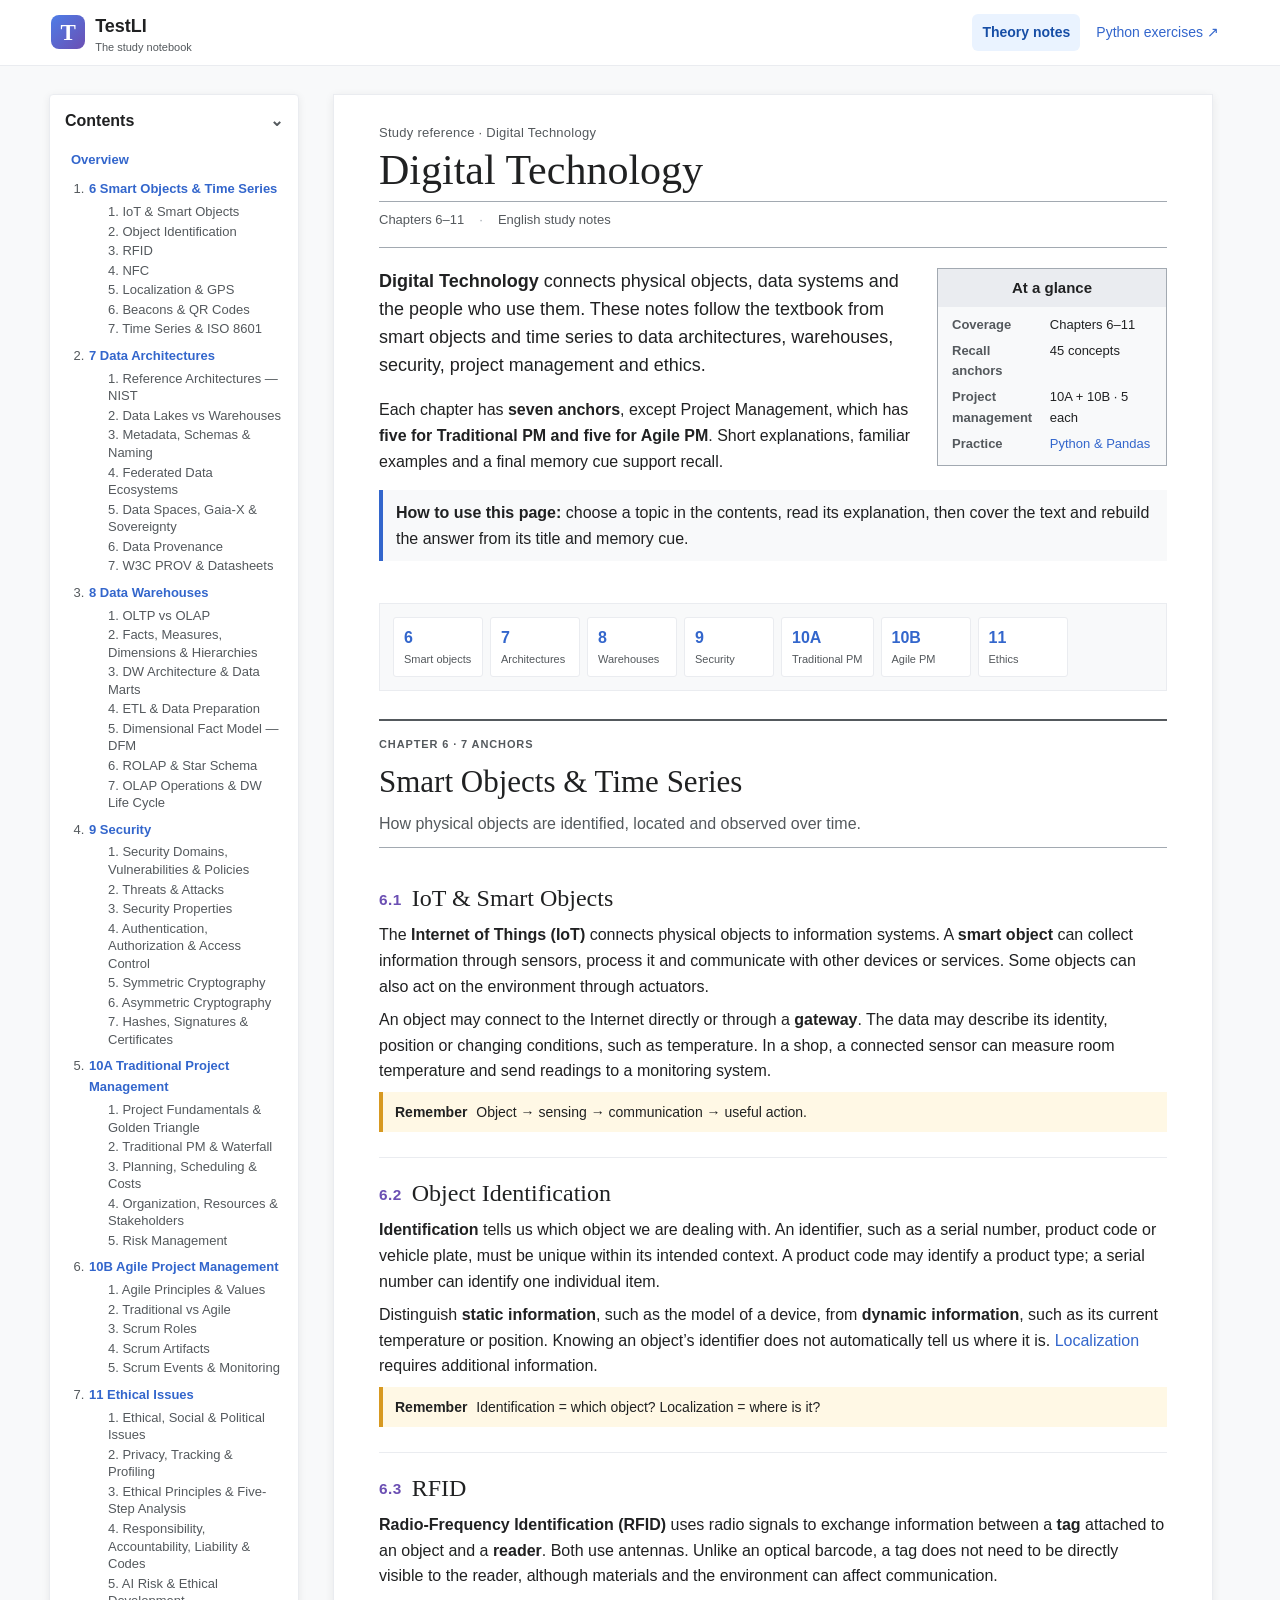
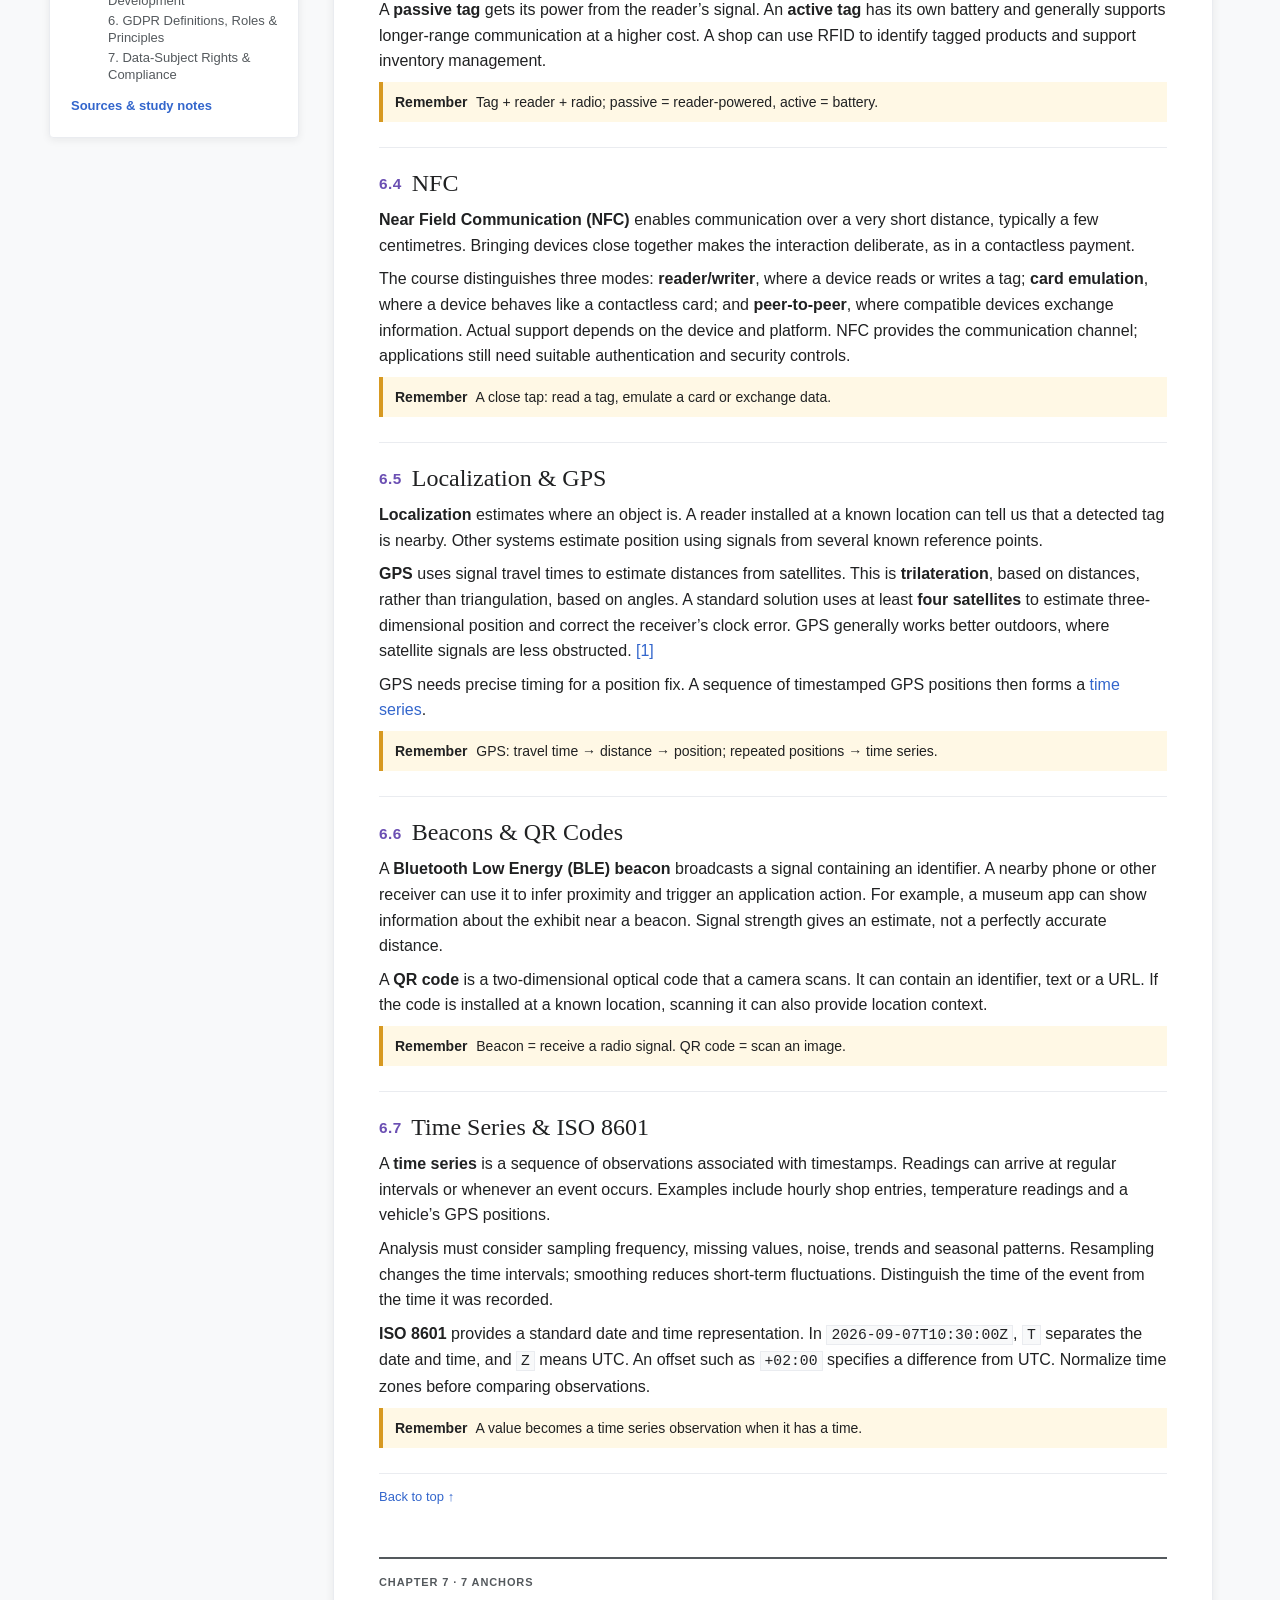
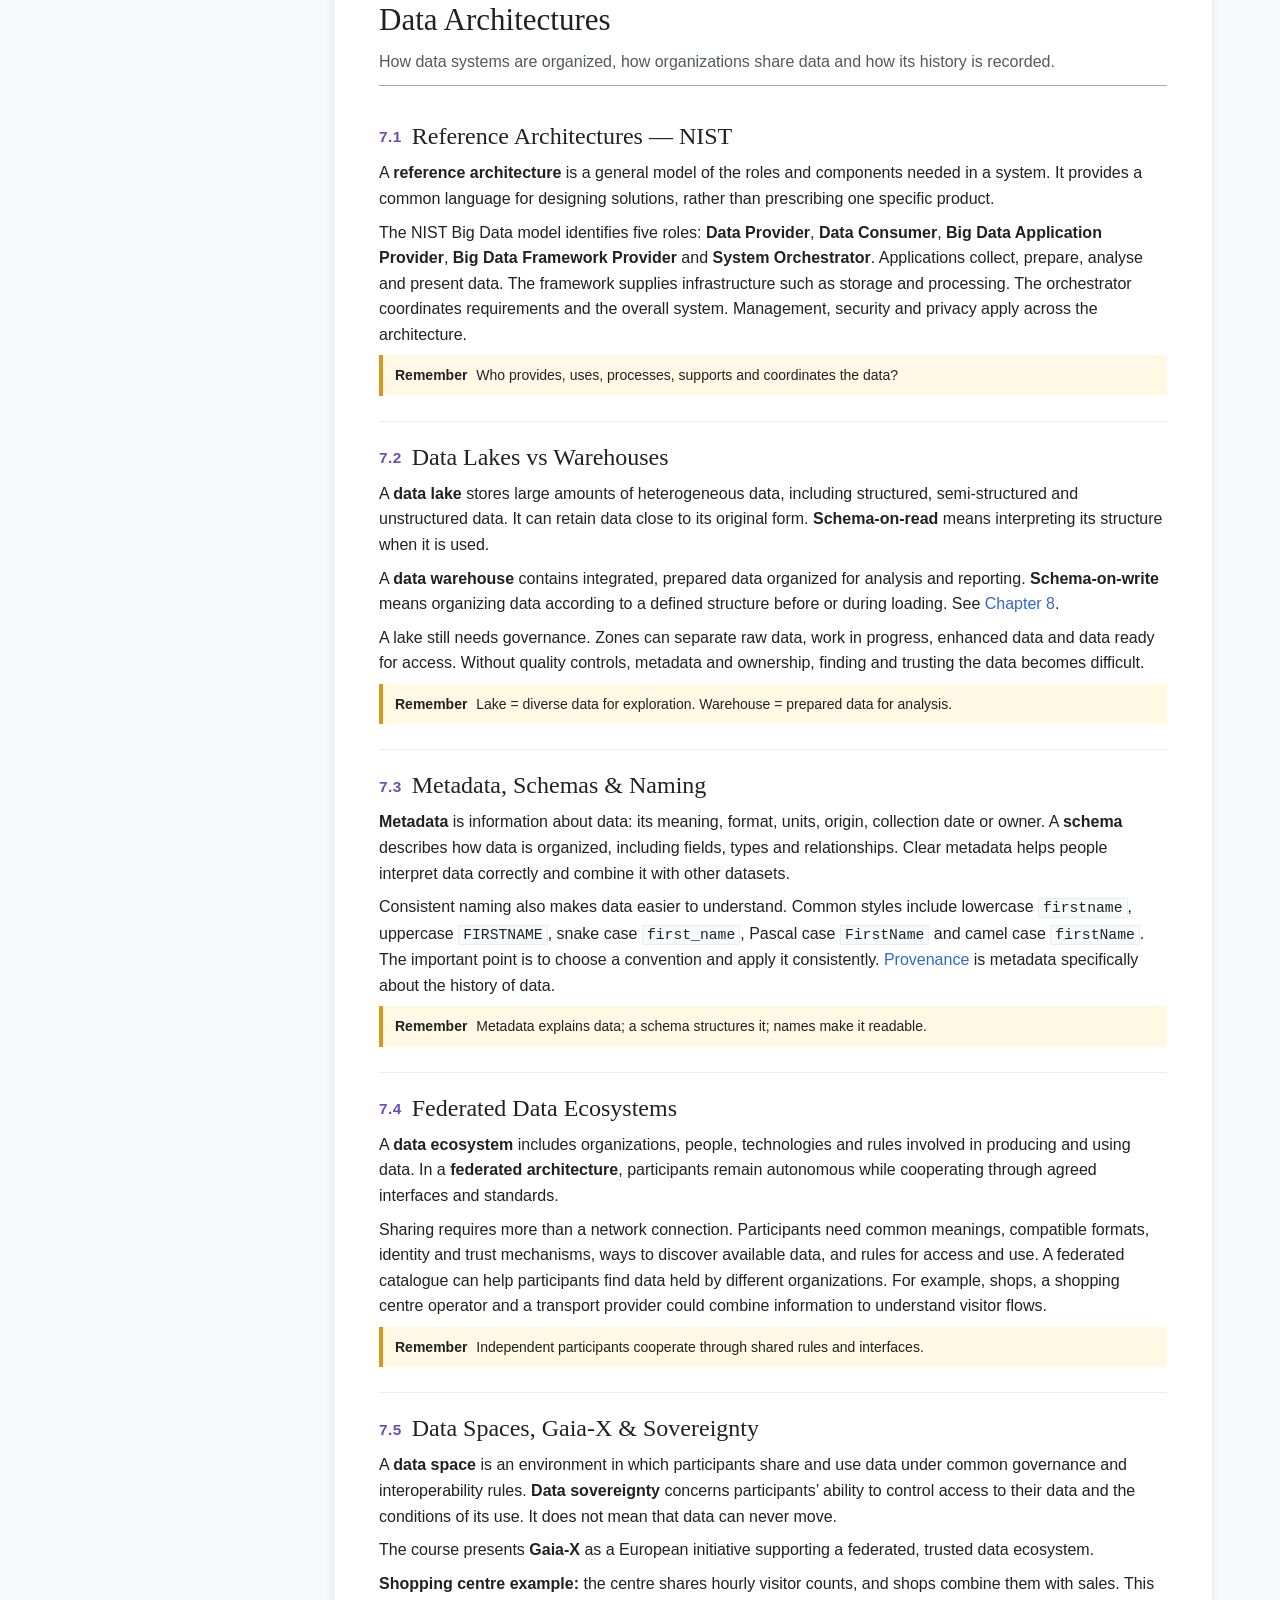
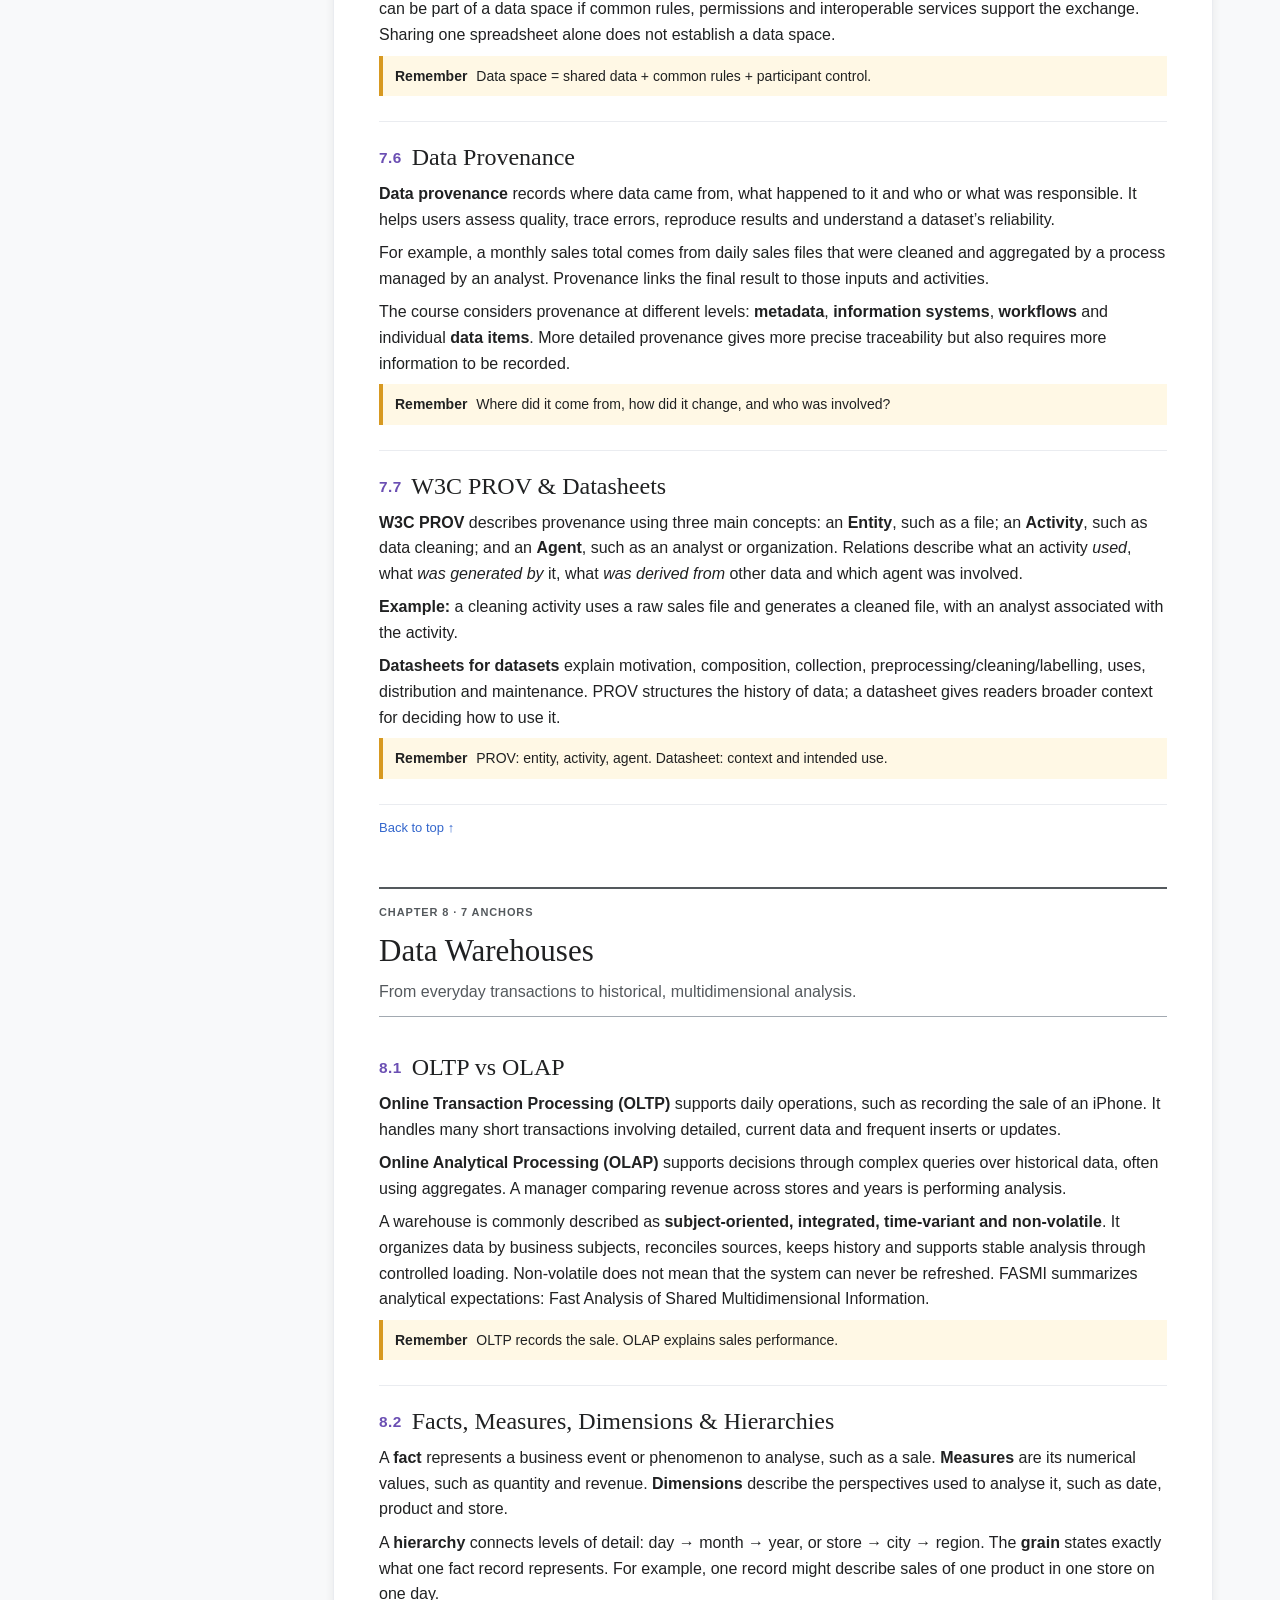
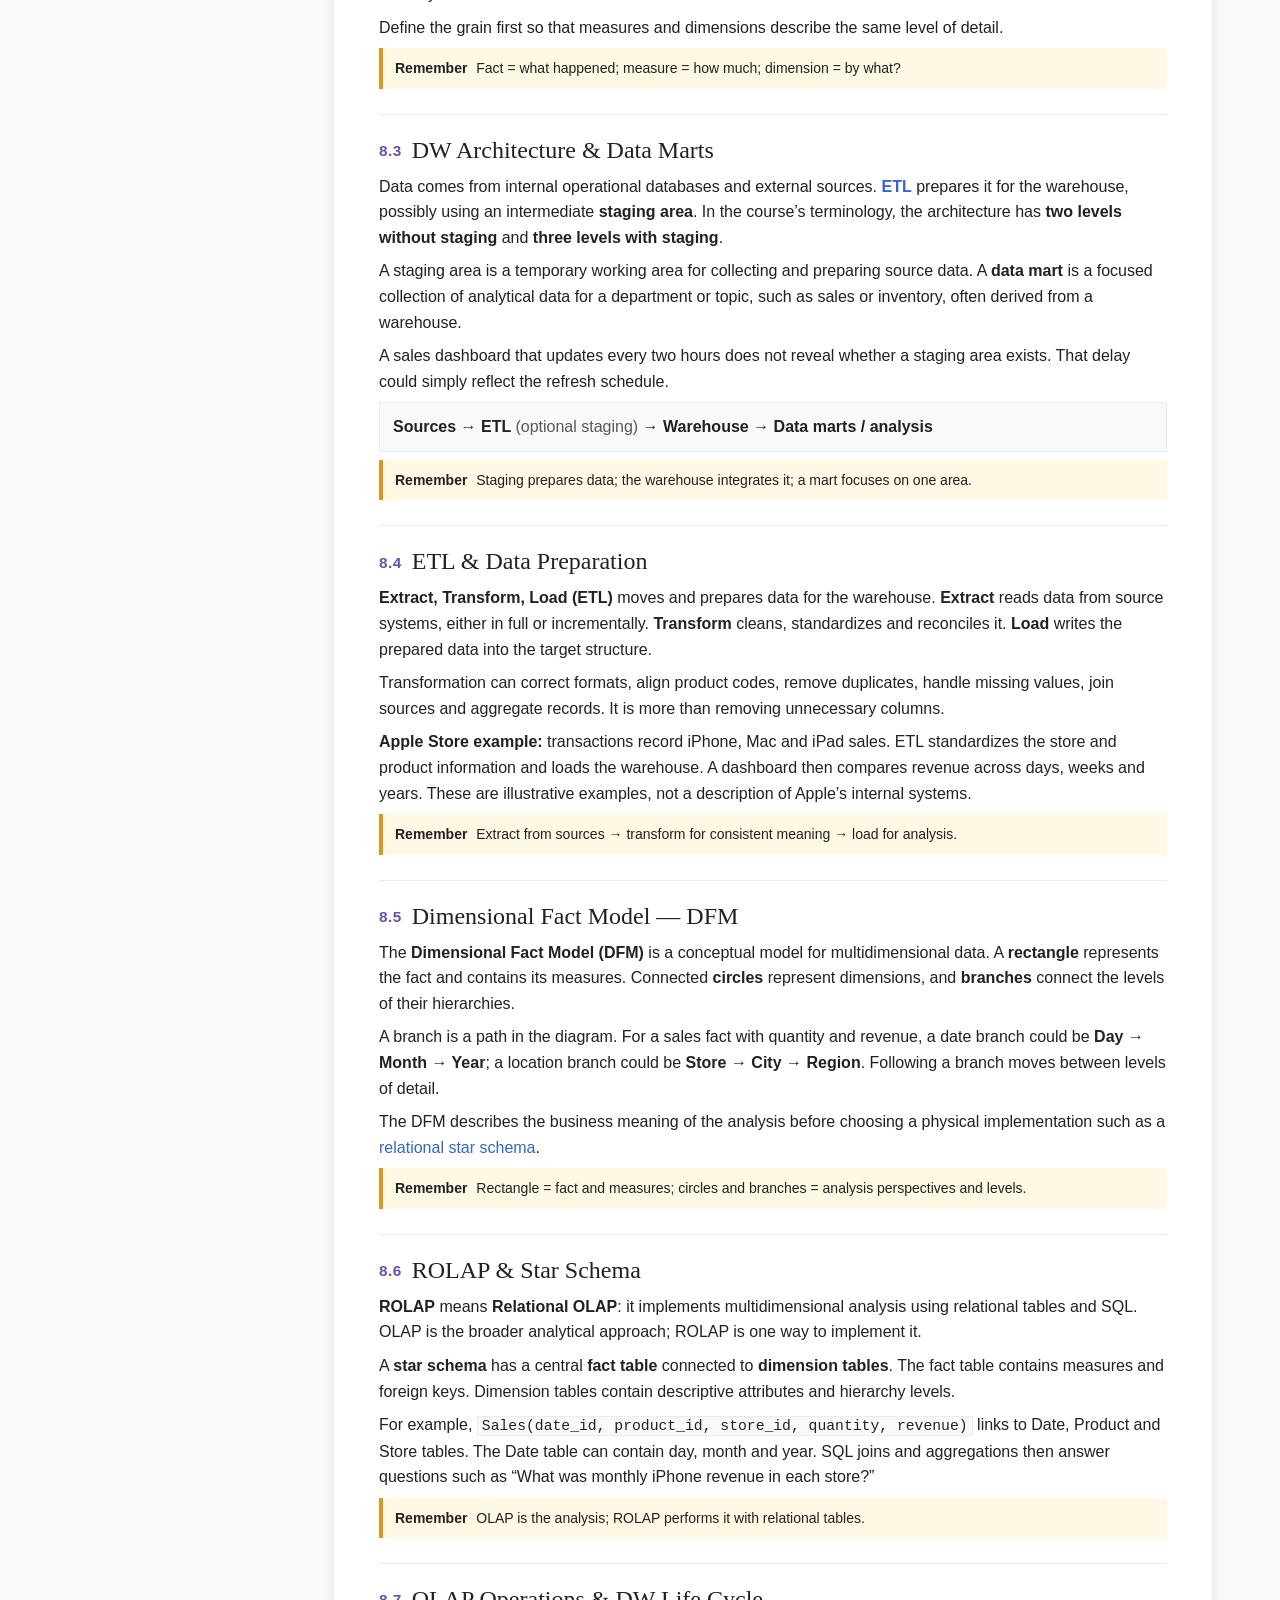
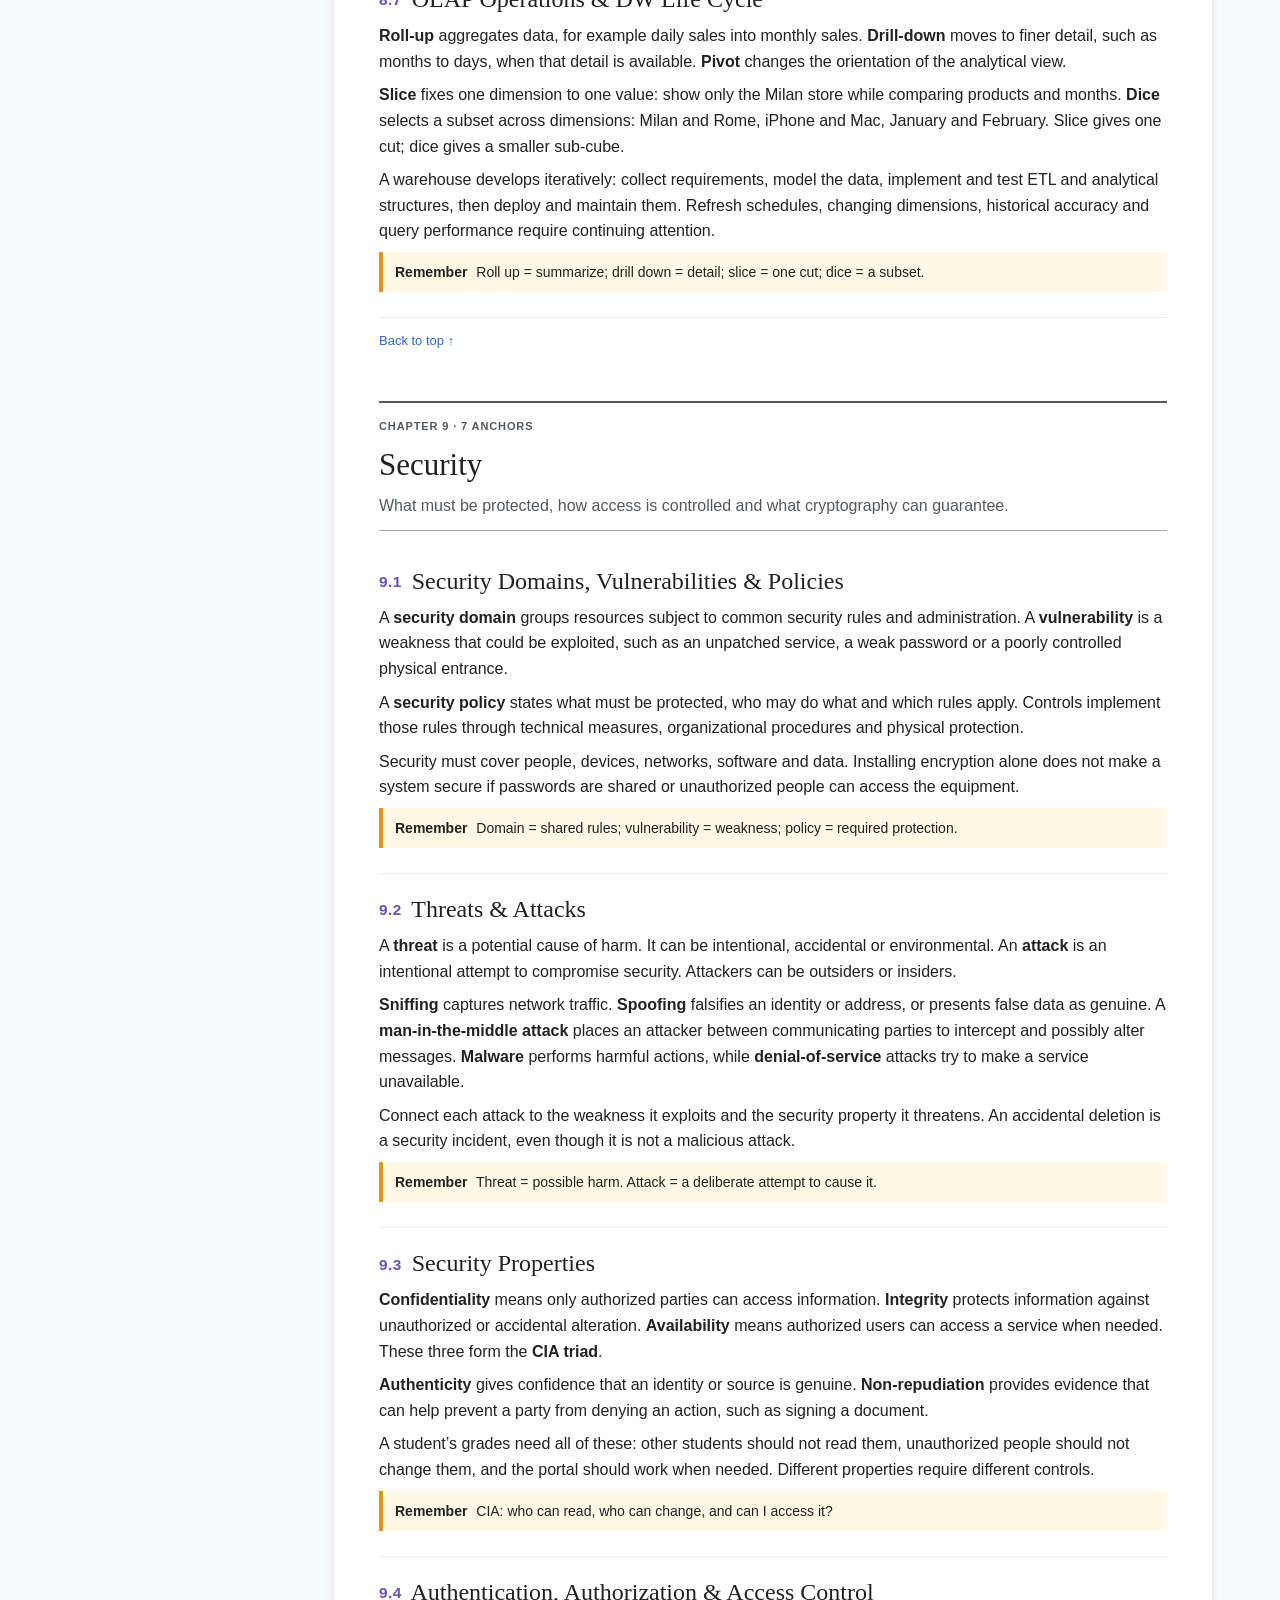
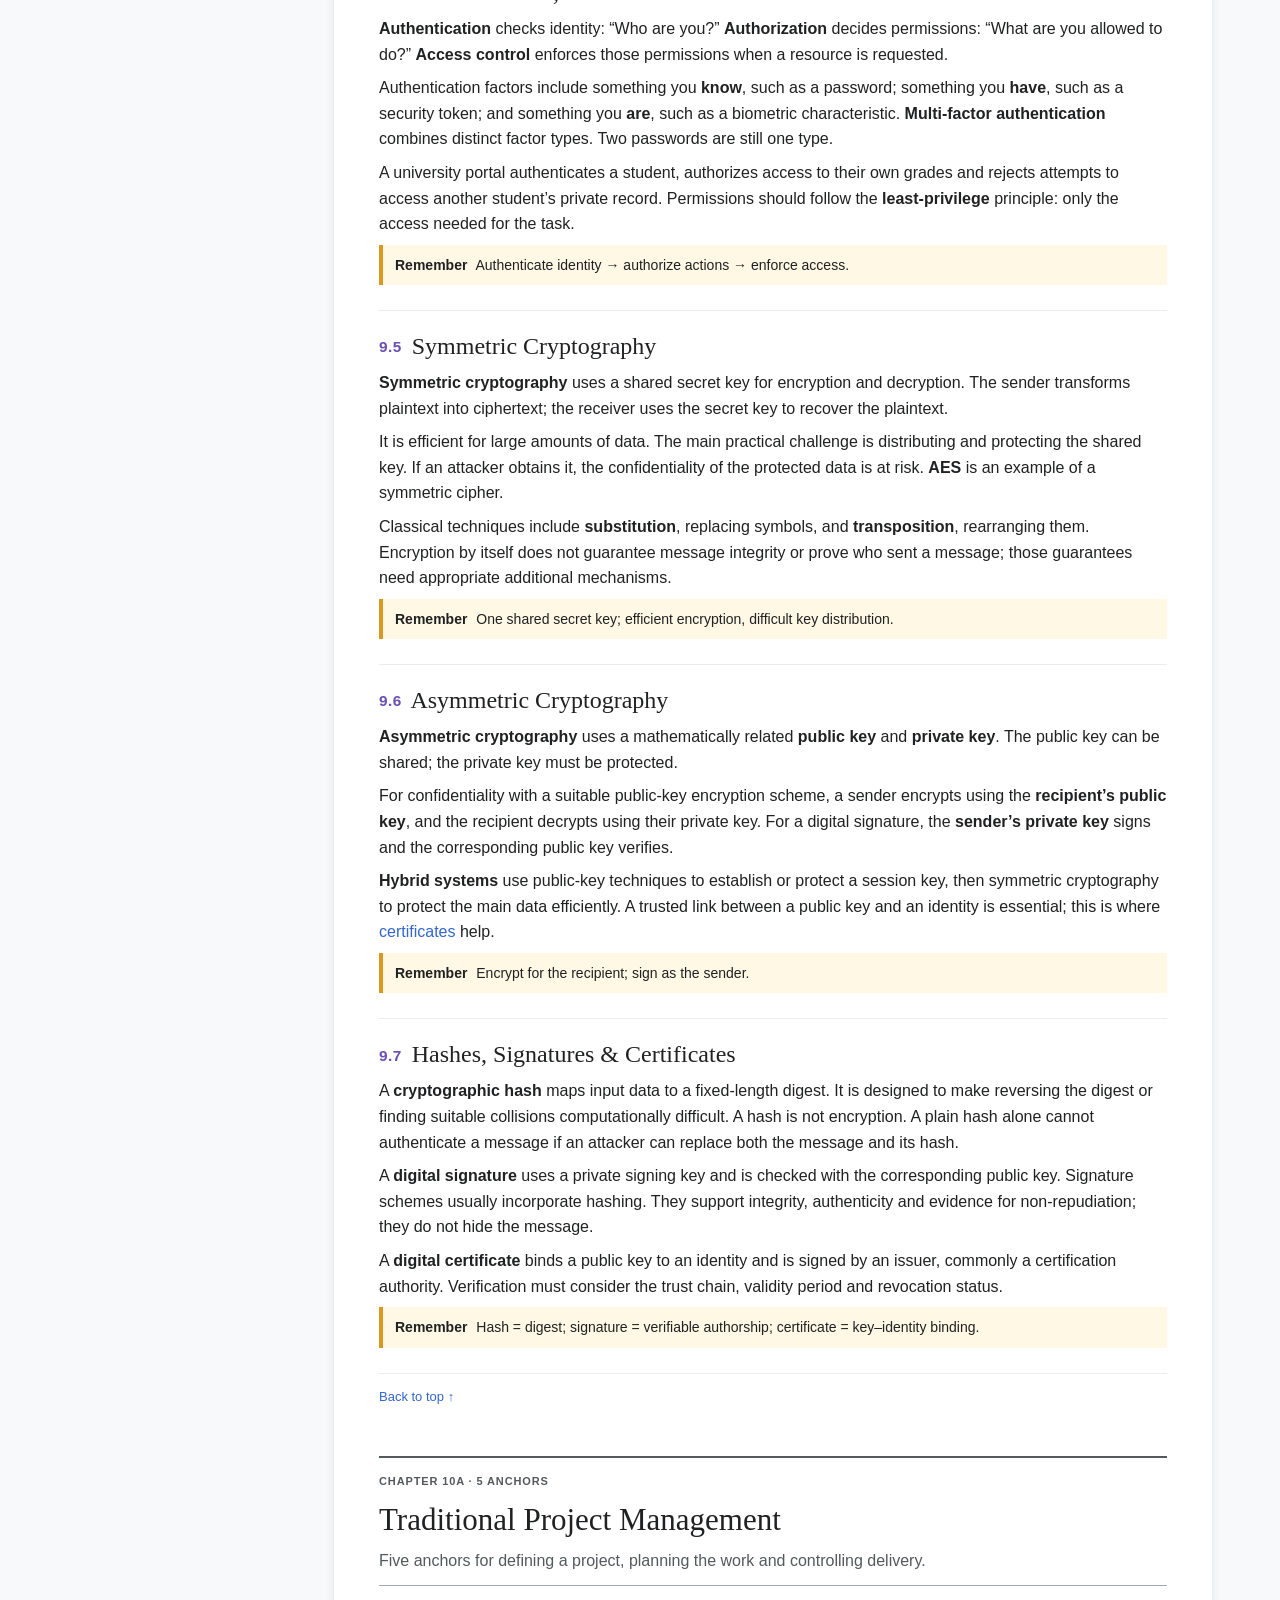
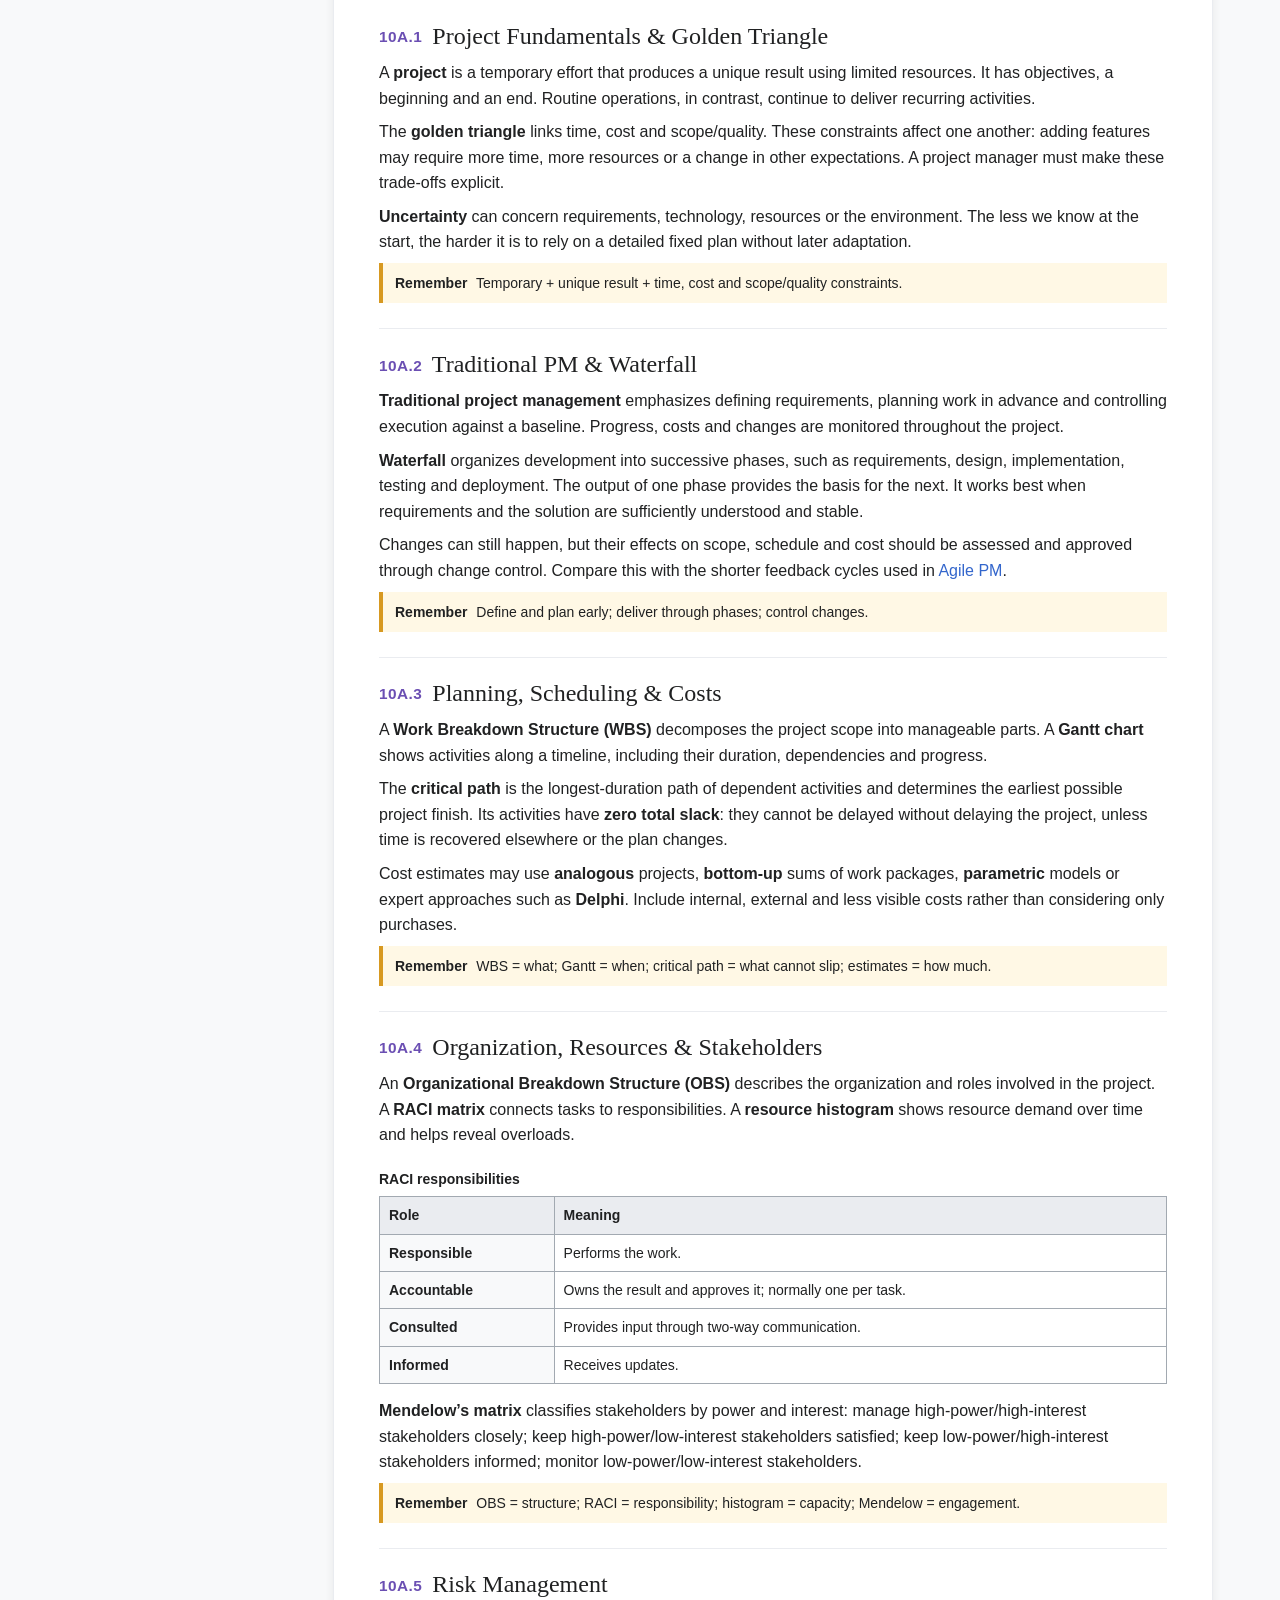
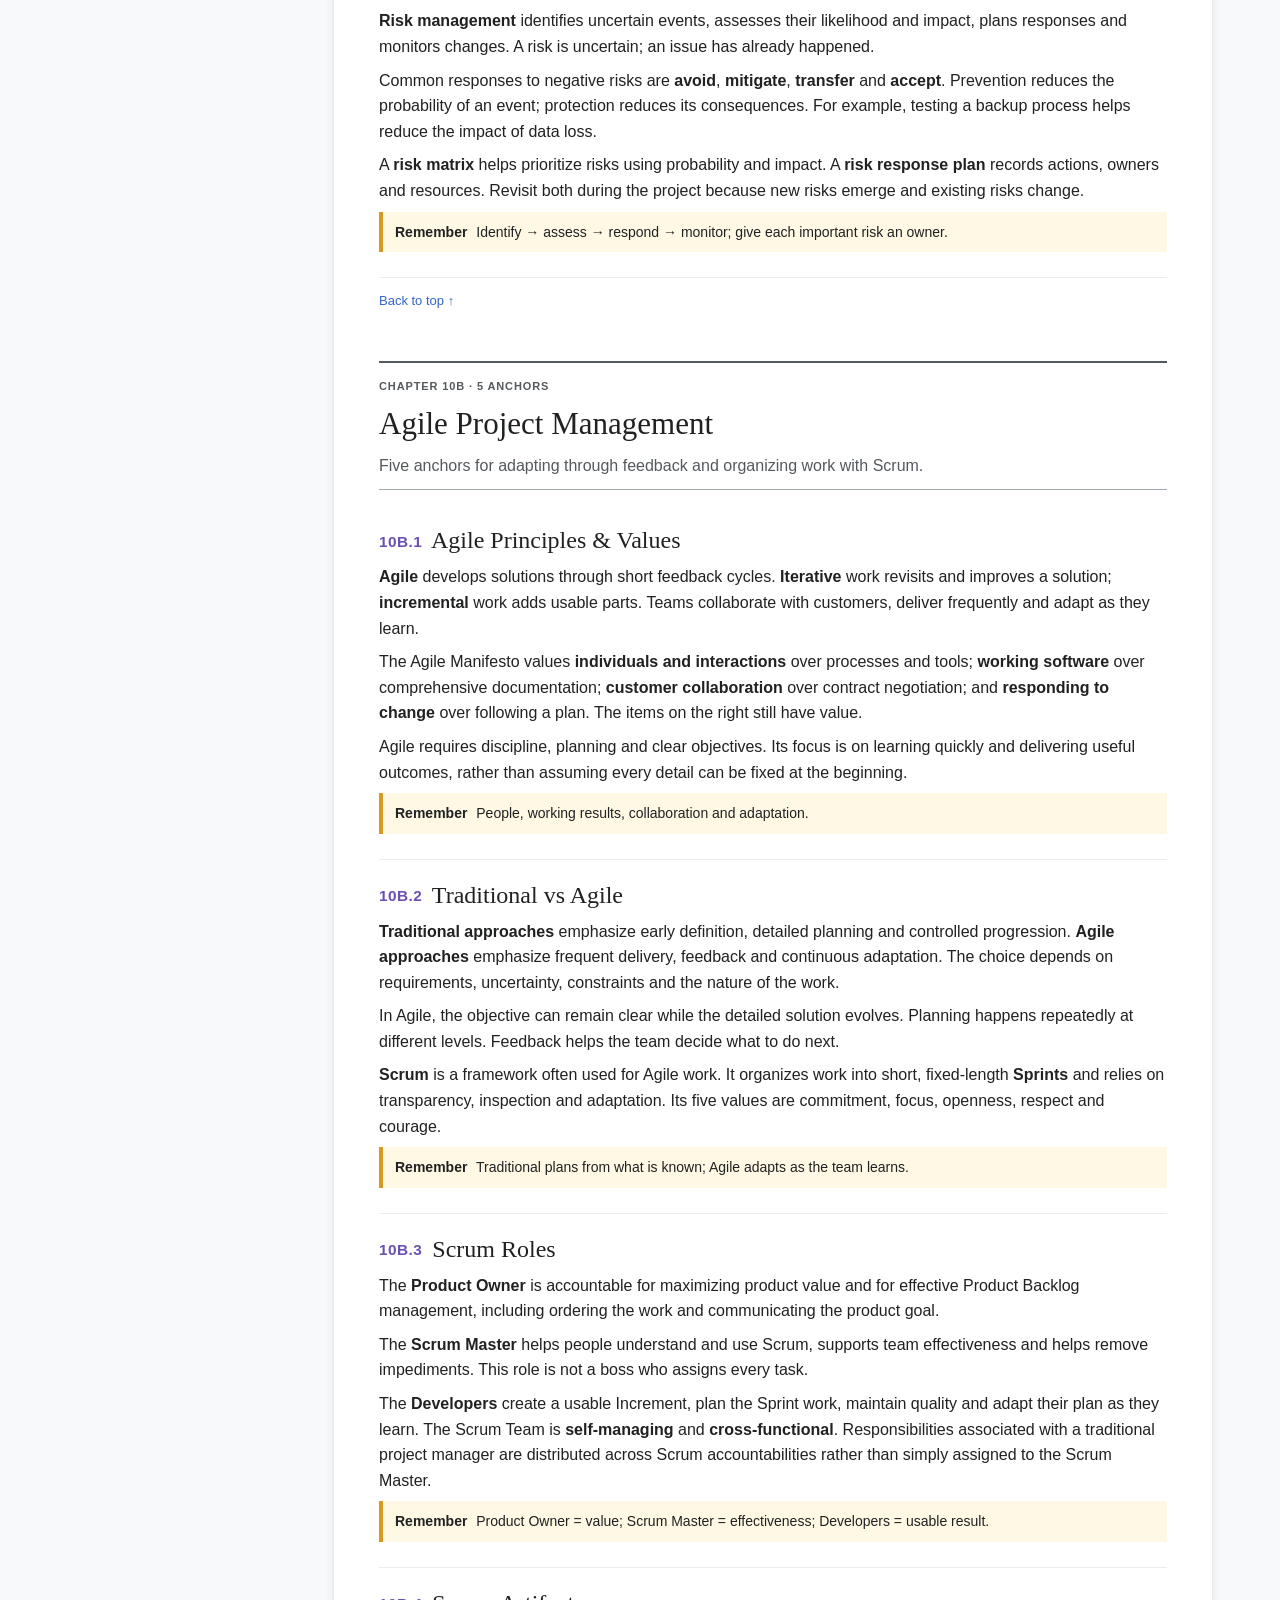
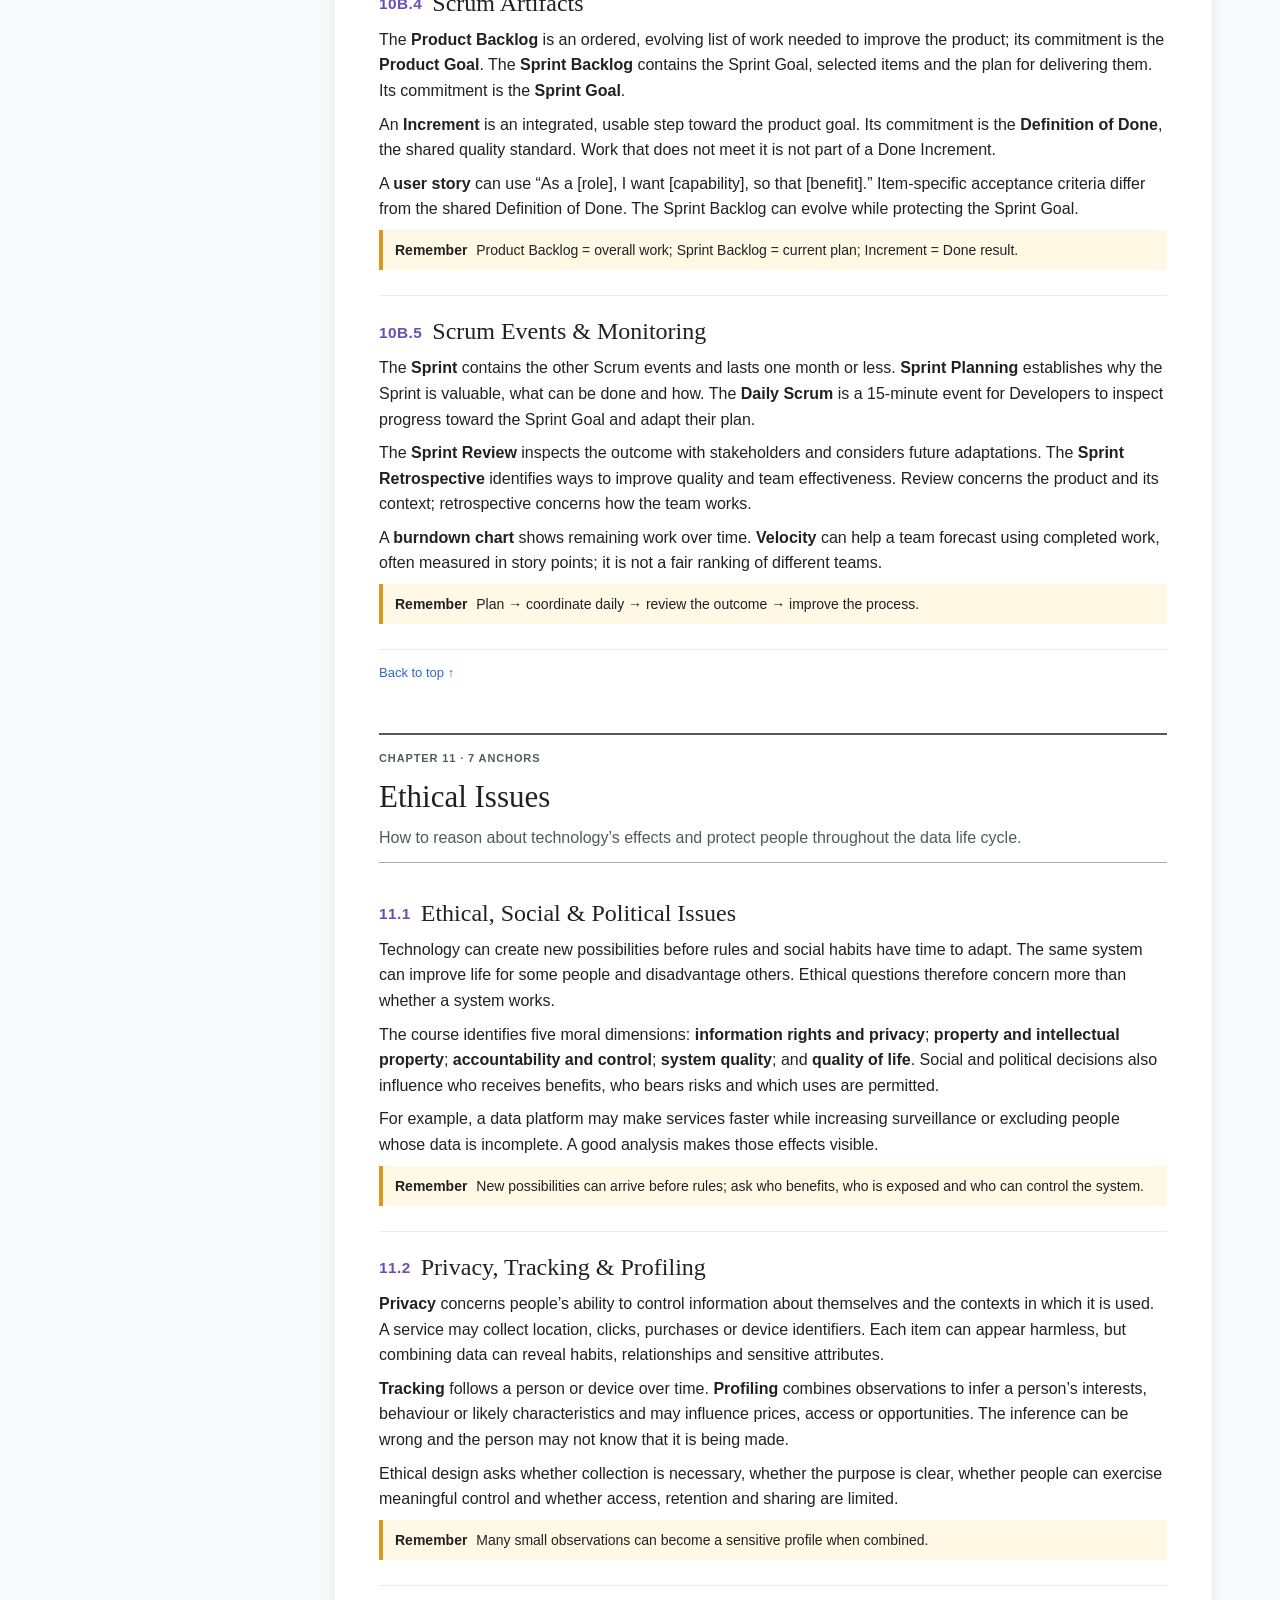
==== notes.html @ 79cbc92d "Add Digital Technology study notes wiki" ====
<!DOCTYPE html>
<html lang="en">
<head>
  <meta charset="UTF-8">
  <meta name="viewport" content="width=device-width, initial-scale=1, viewport-fit=cover">
  <meta name="theme-color" content="#ffffff">
  <meta name="description" content="Digital Technology study notes: chapters 6–11 in 45 recall anchors. Smart objects, data architectures, warehouses, security, project management and ethics.">
  <title>Digital Technology — Study notes | TestLI</title>
  <link rel="icon" href="icon.svg" type="image/svg+xml">
  <link rel="manifest" href="manifest.json">
  <link rel="stylesheet" href="notes.css">
  <script src="notes.js" defer></script>
</head>
<body id="top">
  <a class="skip-link" href="#article">Skip to article</a>
  <header class="site-header">
    <a class="wordmark" href="index.html" aria-label="TestLI home"><span class="monogram" aria-hidden="true">T</span><span>TestLI<small>The study notebook</small></span></a>
    <nav aria-label="Study areas"><a class="current" href="notes.html" aria-current="page">Theory notes</a><a href="index.html">Python exercises <span aria-hidden="true">↗</span></a></nav>
  </header>
  <div class="wiki-layout">
    <aside class="contents-sidebar" aria-label="Article contents">
      <details id="contents" open>
        <summary>Contents <span aria-hidden="true">⌄</span></summary>
        <nav aria-label="Chapters and topics"><a class="toc-start" href="#article">Overview</a><ol class="toc-list"><li><a href="#chapter-6"><span>6</span> Smart Objects &amp; Time Series</a><ol>
<li><a href="#iot">1. IoT &amp; Smart Objects</a></li>
<li><a href="#identification">2. Object Identification</a></li>
<li><a href="#rfid">3. RFID</a></li>
<li><a href="#nfc">4. NFC</a></li>
<li><a href="#localization">5. Localization &amp; GPS</a></li>
<li><a href="#beacons-qr">6. Beacons &amp; QR Codes</a></li>
<li><a href="#time-series">7. Time Series &amp; ISO 8601</a></li>
</ol></li>
<li><a href="#chapter-7"><span>7</span> Data Architectures</a><ol>
<li><a href="#reference-architectures">1. Reference Architectures — NIST</a></li>
<li><a href="#lakes-warehouses">2. Data Lakes vs Warehouses</a></li>
<li><a href="#metadata">3. Metadata, Schemas &amp; Naming</a></li>
<li><a href="#federated-ecosystems">4. Federated Data Ecosystems</a></li>
<li><a href="#data-spaces">5. Data Spaces, Gaia-X &amp; Sovereignty</a></li>
<li><a href="#provenance">6. Data Provenance</a></li>
<li><a href="#prov-datasheets">7. W3C PROV &amp; Datasheets</a></li>
</ol></li>
<li><a href="#chapter-8"><span>8</span> Data Warehouses</a><ol>
<li><a href="#oltp-olap">1. OLTP vs OLAP</a></li>
<li><a href="#facts-dimensions">2. Facts, Measures, Dimensions &amp; Hierarchies</a></li>
<li><a href="#warehouse-architecture">3. DW Architecture &amp; Data Marts</a></li>
<li><a href="#etl">4. ETL &amp; Data Preparation</a></li>
<li><a href="#dfm">5. Dimensional Fact Model — DFM</a></li>
<li><a href="#rolap-star">6. ROLAP &amp; Star Schema</a></li>
<li><a href="#olap-operations">7. OLAP Operations &amp; DW Life Cycle</a></li>
</ol></li>
<li><a href="#chapter-9"><span>9</span> Security</a><ol>
<li><a href="#security-domains">1. Security Domains, Vulnerabilities &amp; Policies</a></li>
<li><a href="#threats-attacks">2. Threats &amp; Attacks</a></li>
<li><a href="#security-properties">3. Security Properties</a></li>
<li><a href="#access-control">4. Authentication, Authorization &amp; Access Control</a></li>
<li><a href="#symmetric">5. Symmetric Cryptography</a></li>
<li><a href="#asymmetric">6. Asymmetric Cryptography</a></li>
<li><a href="#hashes-signatures">7. Hashes, Signatures &amp; Certificates</a></li>
</ol></li>
<li><a href="#chapter-10a"><span>10A</span> Traditional Project Management</a><ol>
<li><a href="#project-fundamentals">1. Project Fundamentals &amp; Golden Triangle</a></li>
<li><a href="#waterfall">2. Traditional PM &amp; Waterfall</a></li>
<li><a href="#planning">3. Planning, Scheduling &amp; Costs</a></li>
<li><a href="#organization">4. Organization, Resources &amp; Stakeholders</a></li>
<li><a href="#risk-management">5. Risk Management</a></li>
</ol></li>
<li><a href="#chapter-10b"><span>10B</span> Agile Project Management</a><ol>
<li><a href="#agile-values">1. Agile Principles &amp; Values</a></li>
<li><a href="#traditional-agile">2. Traditional vs Agile</a></li>
<li><a href="#scrum-roles">3. Scrum Roles</a></li>
<li><a href="#scrum-artifacts">4. Scrum Artifacts</a></li>
<li><a href="#scrum-events">5. Scrum Events &amp; Monitoring</a></li>
</ol></li>
<li><a href="#chapter-11"><span>11</span> Ethical Issues</a><ol>
<li><a href="#ethical-issues">1. Ethical, Social &amp; Political Issues</a></li>
<li><a href="#privacy-profiling">2. Privacy, Tracking &amp; Profiling</a></li>
<li><a href="#ethical-analysis">3. Ethical Principles &amp; Five-Step Analysis</a></li>
<li><a href="#responsibility-accountability">4. Responsibility, Accountability, Liability &amp; Codes</a></li>
<li><a href="#ai-risk">5. AI Risk &amp; Ethical Development</a></li>
<li><a href="#gdpr-principles">6. GDPR Definitions, Roles &amp; Principles</a></li>
<li><a href="#data-subject-rights">7. Data-Subject Rights &amp; Compliance</a></li>
</ol></li></ol><a class="toc-source" href="#sources">Sources & study notes</a></nav>
      </details>
    </aside>
    <main id="article">
      <div class="article-kicker">Study reference · Digital Technology</div>
      <h1>Digital Technology</h1>
      <div class="article-tabs"><span>Chapters 6–11</span><span>English study notes</span></div>
      <div class="article-intro">
        <aside class="infobox" aria-label="At a glance"><h2>At a glance</h2><dl><dt>Coverage</dt><dd>Chapters 6–11</dd><dt>Recall anchors</dt><dd>45 concepts</dd><dt>Project management</dt><dd>10A + 10B · 5 each</dd><dt>Practice</dt><dd><a href="index.html">Python & Pandas</a></dd></dl></aside>
        <p class="lead"><strong>Digital Technology</strong> connects physical objects, data systems and the people who use them. These notes follow the textbook from smart objects and time series to data architectures, warehouses, security, project management and ethics.</p>
        <p>Each chapter has <strong>seven anchors</strong>, except Project Management, which has <strong>five for Traditional PM and five for Agile PM</strong>. Short explanations, familiar examples and a final memory cue support recall.</p>
        <p class="reading-note"><strong>How to use this page:</strong> choose a topic in the contents, read its explanation, then cover the text and rebuild the answer from its title and memory cue.</p>
      </div>
      <nav class="chapter-index" aria-label="Jump to a chapter">
        <a href="#chapter-6">6 <span>Smart objects</span></a><a href="#chapter-7">7 <span>Architectures</span></a><a href="#chapter-8">8 <span>Warehouses</span></a><a href="#chapter-9">9 <span>Security</span></a><a href="#chapter-10a">10A <span>Traditional PM</span></a><a href="#chapter-10b">10B <span>Agile PM</span></a><a href="#chapter-11">11 <span>Ethics</span></a>
      </nav>
<section class="chapter" id="chapter-6" aria-labelledby="heading-6"><header class="chapter-heading"><p class="chapter-label">Chapter 6 · 7 anchors</p><h2 id="heading-6">Smart Objects &amp; Time Series</h2><p>How physical objects are identified, located and observed over time.</p></header>
<section class="anchor-section" id="iot" aria-labelledby="title-iot"><h3 id="title-iot"><span class="section-number">6.1</span> IoT &amp; Smart Objects <a class="permalink" href="#iot" aria-label="Link to IoT &amp; Smart Objects">#</a></h3>
<p>The <strong>Internet of Things (IoT)</strong> connects physical objects to information systems. A <strong>smart object</strong> can collect information through sensors, process it and communicate with other devices or services. Some objects can also act on the environment through actuators.</p>
<p>An object may connect to the Internet directly or through a <strong>gateway</strong>. The data may describe its identity, position or changing conditions, such as temperature. In a shop, a connected sensor can measure room temperature and send readings to a monitoring system.</p><p class="memory-cue"><strong>Remember</strong> Object → sensing → communication → useful action.</p></section>
<section class="anchor-section" id="identification" aria-labelledby="title-identification"><h3 id="title-identification"><span class="section-number">6.2</span> Object Identification <a class="permalink" href="#identification" aria-label="Link to Object Identification">#</a></h3>
<p><strong>Identification</strong> tells us which object we are dealing with. An identifier, such as a serial number, product code or vehicle plate, must be unique within its intended context. A product code may identify a product type; a serial number can identify one individual item.</p>
<p>Distinguish <strong>static information</strong>, such as the model of a device, from <strong>dynamic information</strong>, such as its current temperature or position. Knowing an object’s identifier does not automatically tell us where it is. <a href="#localization">Localization</a> requires additional information.</p><p class="memory-cue"><strong>Remember</strong> Identification = which object? Localization = where is it?</p></section>
<section class="anchor-section" id="rfid" aria-labelledby="title-rfid"><h3 id="title-rfid"><span class="section-number">6.3</span> RFID <a class="permalink" href="#rfid" aria-label="Link to RFID">#</a></h3>
<p><strong>Radio-Frequency Identification (RFID)</strong> uses radio signals to exchange information between a <strong>tag</strong> attached to an object and a <strong>reader</strong>. Both use antennas. Unlike an optical barcode, a tag does not need to be directly visible to the reader, although materials and the environment can affect communication.</p>
<p>A <strong>passive tag</strong> gets its power from the reader’s signal. An <strong>active tag</strong> has its own battery and generally supports longer-range communication at a higher cost. A shop can use RFID to identify tagged products and support inventory management.</p><p class="memory-cue"><strong>Remember</strong> Tag + reader + radio; passive = reader-powered, active = battery.</p></section>
<section class="anchor-section" id="nfc" aria-labelledby="title-nfc"><h3 id="title-nfc"><span class="section-number">6.4</span> NFC <a class="permalink" href="#nfc" aria-label="Link to NFC">#</a></h3>
<p><strong>Near Field Communication (NFC)</strong> enables communication over a very short distance, typically a few centimetres. Bringing devices close together makes the interaction deliberate, as in a contactless payment.</p>
<p>The course distinguishes three modes: <strong>reader/writer</strong>, where a device reads or writes a tag; <strong>card emulation</strong>, where a device behaves like a contactless card; and <strong>peer-to-peer</strong>, where compatible devices exchange information. Actual support depends on the device and platform. NFC provides the communication channel; applications still need suitable authentication and security controls.</p><p class="memory-cue"><strong>Remember</strong> A close tap: read a tag, emulate a card or exchange data.</p></section>
<section class="anchor-section" id="localization" aria-labelledby="title-localization"><h3 id="title-localization"><span class="section-number">6.5</span> Localization &amp; GPS <a class="permalink" href="#localization" aria-label="Link to Localization &amp; GPS">#</a></h3>
<p><strong>Localization</strong> estimates where an object is. A reader installed at a known location can tell us that a detected tag is nearby. Other systems estimate position using signals from several known reference points.</p>
<p><strong>GPS</strong> uses signal travel times to estimate distances from satellites. This is <strong>trilateration</strong>, based on distances, rather than triangulation, based on angles. A standard solution uses at least <strong>four satellites</strong> to estimate three-dimensional position and correct the receiver’s clock error. GPS generally works better outdoors, where satellite signals are less obstructed. <a href="#source-gps">[1]</a></p>
<p>GPS needs precise timing for a position fix. A sequence of timestamped GPS positions then forms a <a href="#time-series">time series</a>.</p><p class="memory-cue"><strong>Remember</strong> GPS: travel time → distance → position; repeated positions → time series.</p></section>
<section class="anchor-section" id="beacons-qr" aria-labelledby="title-beacons-qr"><h3 id="title-beacons-qr"><span class="section-number">6.6</span> Beacons &amp; QR Codes <a class="permalink" href="#beacons-qr" aria-label="Link to Beacons &amp; QR Codes">#</a></h3>
<p>A <strong>Bluetooth Low Energy (BLE) beacon</strong> broadcasts a signal containing an identifier. A nearby phone or other receiver can use it to infer proximity and trigger an application action. For example, a museum app can show information about the exhibit near a beacon. Signal strength gives an estimate, not a perfectly accurate distance.</p>
<p>A <strong>QR code</strong> is a two-dimensional optical code that a camera scans. It can contain an identifier, text or a URL. If the code is installed at a known location, scanning it can also provide location context.</p><p class="memory-cue"><strong>Remember</strong> Beacon = receive a radio signal. QR code = scan an image.</p></section>
<section class="anchor-section" id="time-series" aria-labelledby="title-time-series"><h3 id="title-time-series"><span class="section-number">6.7</span> Time Series &amp; ISO 8601 <a class="permalink" href="#time-series" aria-label="Link to Time Series &amp; ISO 8601">#</a></h3>
<p>A <strong>time series</strong> is a sequence of observations associated with timestamps. Readings can arrive at regular intervals or whenever an event occurs. Examples include hourly shop entries, temperature readings and a vehicle’s GPS positions.</p>
<p>Analysis must consider sampling frequency, missing values, noise, trends and seasonal patterns. Resampling changes the time intervals; smoothing reduces short-term fluctuations. Distinguish the time of the event from the time it was recorded.</p>
<p><strong>ISO 8601</strong> provides a standard date and time representation. In <code>2026-09-07T10:30:00Z</code>, <code>T</code> separates the date and time, and <code>Z</code> means UTC. An offset such as <code>+02:00</code> specifies a difference from UTC. Normalize time zones before comparing observations.</p><p class="memory-cue"><strong>Remember</strong> A value becomes a time series observation when it has a time.</p></section>
<a class="back-top" href="#top">Back to top ↑</a></section>
<section class="chapter" id="chapter-7" aria-labelledby="heading-7"><header class="chapter-heading"><p class="chapter-label">Chapter 7 · 7 anchors</p><h2 id="heading-7">Data Architectures</h2><p>How data systems are organized, how organizations share data and how its history is recorded.</p></header>
<section class="anchor-section" id="reference-architectures" aria-labelledby="title-reference-architectures"><h3 id="title-reference-architectures"><span class="section-number">7.1</span> Reference Architectures — NIST <a class="permalink" href="#reference-architectures" aria-label="Link to Reference Architectures — NIST">#</a></h3>
<p>A <strong>reference architecture</strong> is a general model of the roles and components needed in a system. It provides a common language for designing solutions, rather than prescribing one specific product.</p>
<p>The NIST Big Data model identifies five roles: <strong>Data Provider</strong>, <strong>Data Consumer</strong>, <strong>Big Data Application Provider</strong>, <strong>Big Data Framework Provider</strong> and <strong>System Orchestrator</strong>. Applications collect, prepare, analyse and present data. The framework supplies infrastructure such as storage and processing. The orchestrator coordinates requirements and the overall system. Management, security and privacy apply across the architecture.</p><p class="memory-cue"><strong>Remember</strong> Who provides, uses, processes, supports and coordinates the data?</p></section>
<section class="anchor-section" id="lakes-warehouses" aria-labelledby="title-lakes-warehouses"><h3 id="title-lakes-warehouses"><span class="section-number">7.2</span> Data Lakes vs Warehouses <a class="permalink" href="#lakes-warehouses" aria-label="Link to Data Lakes vs Warehouses">#</a></h3>
<p>A <strong>data lake</strong> stores large amounts of heterogeneous data, including structured, semi-structured and unstructured data. It can retain data close to its original form. <strong>Schema-on-read</strong> means interpreting its structure when it is used.</p>
<p>A <strong>data warehouse</strong> contains integrated, prepared data organized for analysis and reporting. <strong>Schema-on-write</strong> means organizing data according to a defined structure before or during loading. See <a href="#chapter-8">Chapter 8</a>.</p>
<p>A lake still needs governance. Zones can separate raw data, work in progress, enhanced data and data ready for access. Without quality controls, metadata and ownership, finding and trusting the data becomes difficult.</p><p class="memory-cue"><strong>Remember</strong> Lake = diverse data for exploration. Warehouse = prepared data for analysis.</p></section>
<section class="anchor-section" id="metadata" aria-labelledby="title-metadata"><h3 id="title-metadata"><span class="section-number">7.3</span> Metadata, Schemas &amp; Naming <a class="permalink" href="#metadata" aria-label="Link to Metadata, Schemas &amp; Naming">#</a></h3>
<p><strong>Metadata</strong> is information about data: its meaning, format, units, origin, collection date or owner. A <strong>schema</strong> describes how data is organized, including fields, types and relationships. Clear metadata helps people interpret data correctly and combine it with other datasets.</p>
<p>Consistent naming also makes data easier to understand. Common styles include lowercase <code>firstname</code>, uppercase <code>FIRSTNAME</code>, snake case <code>first_name</code>, Pascal case <code>FirstName</code> and camel case <code>firstName</code>. The important point is to choose a convention and apply it consistently. <a href="#provenance">Provenance</a> is metadata specifically about the history of data.</p><p class="memory-cue"><strong>Remember</strong> Metadata explains data; a schema structures it; names make it readable.</p></section>
<section class="anchor-section" id="federated-ecosystems" aria-labelledby="title-federated-ecosystems"><h3 id="title-federated-ecosystems"><span class="section-number">7.4</span> Federated Data Ecosystems <a class="permalink" href="#federated-ecosystems" aria-label="Link to Federated Data Ecosystems">#</a></h3>
<p>A <strong>data ecosystem</strong> includes organizations, people, technologies and rules involved in producing and using data. In a <strong>federated architecture</strong>, participants remain autonomous while cooperating through agreed interfaces and standards.</p>
<p>Sharing requires more than a network connection. Participants need common meanings, compatible formats, identity and trust mechanisms, ways to discover available data, and rules for access and use. A federated catalogue can help participants find data held by different organizations. For example, shops, a shopping centre operator and a transport provider could combine information to understand visitor flows.</p><p class="memory-cue"><strong>Remember</strong> Independent participants cooperate through shared rules and interfaces.</p></section>
<section class="anchor-section" id="data-spaces" aria-labelledby="title-data-spaces"><h3 id="title-data-spaces"><span class="section-number">7.5</span> Data Spaces, Gaia-X &amp; Sovereignty <a class="permalink" href="#data-spaces" aria-label="Link to Data Spaces, Gaia-X &amp; Sovereignty">#</a></h3>
<p>A <strong>data space</strong> is an environment in which participants share and use data under common governance and interoperability rules. <strong>Data sovereignty</strong> concerns participants’ ability to control access to their data and the conditions of its use. It does not mean that data can never move.</p>
<p>The course presents <strong>Gaia-X</strong> as a European initiative supporting a federated, trusted data ecosystem.</p>
<p><strong>Shopping centre example:</strong> the centre shares hourly visitor counts, and shops combine them with sales. This can be part of a data space if common rules, permissions and interoperable services support the exchange. Sharing one spreadsheet alone does not establish a data space.</p><p class="memory-cue"><strong>Remember</strong> Data space = shared data + common rules + participant control.</p></section>
<section class="anchor-section" id="provenance" aria-labelledby="title-provenance"><h3 id="title-provenance"><span class="section-number">7.6</span> Data Provenance <a class="permalink" href="#provenance" aria-label="Link to Data Provenance">#</a></h3>
<p><strong>Data provenance</strong> records where data came from, what happened to it and who or what was responsible. It helps users assess quality, trace errors, reproduce results and understand a dataset’s reliability.</p>
<p>For example, a monthly sales total comes from daily sales files that were cleaned and aggregated by a process managed by an analyst. Provenance links the final result to those inputs and activities.</p>
<p>The course considers provenance at different levels: <strong>metadata</strong>, <strong>information systems</strong>, <strong>workflows</strong> and individual <strong>data items</strong>. More detailed provenance gives more precise traceability but also requires more information to be recorded.</p><p class="memory-cue"><strong>Remember</strong> Where did it come from, how did it change, and who was involved?</p></section>
<section class="anchor-section" id="prov-datasheets" aria-labelledby="title-prov-datasheets"><h3 id="title-prov-datasheets"><span class="section-number">7.7</span> W3C PROV &amp; Datasheets <a class="permalink" href="#prov-datasheets" aria-label="Link to W3C PROV &amp; Datasheets">#</a></h3>
<p><strong>W3C PROV</strong> describes provenance using three main concepts: an <strong>Entity</strong>, such as a file; an <strong>Activity</strong>, such as data cleaning; and an <strong>Agent</strong>, such as an analyst or organization. Relations describe what an activity <em>used</em>, what <em>was generated by</em> it, what <em>was derived from</em> other data and which agent was involved.</p>
<p><strong>Example:</strong> a cleaning activity uses a raw sales file and generates a cleaned file, with an analyst associated with the activity.</p>
<p><strong>Datasheets for datasets</strong> explain motivation, composition, collection, preprocessing/cleaning/labelling, uses, distribution and maintenance. PROV structures the history of data; a datasheet gives readers broader context for deciding how to use it.</p><p class="memory-cue"><strong>Remember</strong> PROV: entity, activity, agent. Datasheet: context and intended use.</p></section>
<a class="back-top" href="#top">Back to top ↑</a></section>
<section class="chapter" id="chapter-8" aria-labelledby="heading-8"><header class="chapter-heading"><p class="chapter-label">Chapter 8 · 7 anchors</p><h2 id="heading-8">Data Warehouses</h2><p>From everyday transactions to historical, multidimensional analysis.</p></header>
<section class="anchor-section" id="oltp-olap" aria-labelledby="title-oltp-olap"><h3 id="title-oltp-olap"><span class="section-number">8.1</span> OLTP vs OLAP <a class="permalink" href="#oltp-olap" aria-label="Link to OLTP vs OLAP">#</a></h3>
<p><strong>Online Transaction Processing (OLTP)</strong> supports daily operations, such as recording the sale of an iPhone. It handles many short transactions involving detailed, current data and frequent inserts or updates.</p>
<p><strong>Online Analytical Processing (OLAP)</strong> supports decisions through complex queries over historical data, often using aggregates. A manager comparing revenue across stores and years is performing analysis.</p>
<p>A warehouse is commonly described as <strong>subject-oriented, integrated, time-variant and non-volatile</strong>. It organizes data by business subjects, reconciles sources, keeps history and supports stable analysis through controlled loading. Non-volatile does not mean that the system can never be refreshed. FASMI summarizes analytical expectations: Fast Analysis of Shared Multidimensional Information.</p><p class="memory-cue"><strong>Remember</strong> OLTP records the sale. OLAP explains sales performance.</p></section>
<section class="anchor-section" id="facts-dimensions" aria-labelledby="title-facts-dimensions"><h3 id="title-facts-dimensions"><span class="section-number">8.2</span> Facts, Measures, Dimensions &amp; Hierarchies <a class="permalink" href="#facts-dimensions" aria-label="Link to Facts, Measures, Dimensions &amp; Hierarchies">#</a></h3>
<p>A <strong>fact</strong> represents a business event or phenomenon to analyse, such as a sale. <strong>Measures</strong> are its numerical values, such as quantity and revenue. <strong>Dimensions</strong> describe the perspectives used to analyse it, such as date, product and store.</p>
<p>A <strong>hierarchy</strong> connects levels of detail: day → month → year, or store → city → region. The <strong>grain</strong> states exactly what one fact record represents. For example, one record might describe sales of one product in one store on one day.</p>
<p>Define the grain first so that measures and dimensions describe the same level of detail.</p><p class="memory-cue"><strong>Remember</strong> Fact = what happened; measure = how much; dimension = by what?</p></section>
<section class="anchor-section" id="warehouse-architecture" aria-labelledby="title-warehouse-architecture"><h3 id="title-warehouse-architecture"><span class="section-number">8.3</span> DW Architecture &amp; Data Marts <a class="permalink" href="#warehouse-architecture" aria-label="Link to DW Architecture &amp; Data Marts">#</a></h3>
<p>Data comes from internal operational databases and external sources. <a href="#etl"><strong>ETL</strong></a> prepares it for the warehouse, possibly using an intermediate <strong>staging area</strong>. In the course’s terminology, the architecture has <strong>two levels without staging</strong> and <strong>three levels with staging</strong>.</p>
<p>A staging area is a temporary working area for collecting and preparing source data. A <strong>data mart</strong> is a focused collection of analytical data for a department or topic, such as sales or inventory, often derived from a warehouse.</p>
<p>A sales dashboard that updates every two hours does not reveal whether a staging area exists. That delay could simply reflect the refresh schedule.</p>
<p class="flow">Sources → ETL <span>(optional staging)</span> → Warehouse → Data marts / analysis</p><p class="memory-cue"><strong>Remember</strong> Staging prepares data; the warehouse integrates it; a mart focuses on one area.</p></section>
<section class="anchor-section" id="etl" aria-labelledby="title-etl"><h3 id="title-etl"><span class="section-number">8.4</span> ETL &amp; Data Preparation <a class="permalink" href="#etl" aria-label="Link to ETL &amp; Data Preparation">#</a></h3>
<p><strong>Extract, Transform, Load (ETL)</strong> moves and prepares data for the warehouse. <strong>Extract</strong> reads data from source systems, either in full or incrementally. <strong>Transform</strong> cleans, standardizes and reconciles it. <strong>Load</strong> writes the prepared data into the target structure.</p>
<p>Transformation can correct formats, align product codes, remove duplicates, handle missing values, join sources and aggregate records. It is more than removing unnecessary columns.</p>
<p><strong>Apple Store example:</strong> transactions record iPhone, Mac and iPad sales. ETL standardizes the store and product information and loads the warehouse. A dashboard then compares revenue across days, weeks and years. These are illustrative examples, not a description of Apple’s internal systems.</p><p class="memory-cue"><strong>Remember</strong> Extract from sources → transform for consistent meaning → load for analysis.</p></section>
<section class="anchor-section" id="dfm" aria-labelledby="title-dfm"><h3 id="title-dfm"><span class="section-number">8.5</span> Dimensional Fact Model — DFM <a class="permalink" href="#dfm" aria-label="Link to Dimensional Fact Model — DFM">#</a></h3>
<p>The <strong>Dimensional Fact Model (DFM)</strong> is a conceptual model for multidimensional data. A <strong>rectangle</strong> represents the fact and contains its measures. Connected <strong>circles</strong> represent dimensions, and <strong>branches</strong> connect the levels of their hierarchies.</p>
<p>A branch is a path in the diagram. For a sales fact with quantity and revenue, a date branch could be <strong>Day → Month → Year</strong>; a location branch could be <strong>Store → City → Region</strong>. Following a branch moves between levels of detail.</p>
<p>The DFM describes the business meaning of the analysis before choosing a physical implementation such as a <a href="#rolap-star">relational star schema</a>.</p><p class="memory-cue"><strong>Remember</strong> Rectangle = fact and measures; circles and branches = analysis perspectives and levels.</p></section>
<section class="anchor-section" id="rolap-star" aria-labelledby="title-rolap-star"><h3 id="title-rolap-star"><span class="section-number">8.6</span> ROLAP &amp; Star Schema <a class="permalink" href="#rolap-star" aria-label="Link to ROLAP &amp; Star Schema">#</a></h3>
<p><strong>ROLAP</strong> means <strong>Relational OLAP</strong>: it implements multidimensional analysis using relational tables and SQL. OLAP is the broader analytical approach; ROLAP is one way to implement it.</p>
<p>A <strong>star schema</strong> has a central <strong>fact table</strong> connected to <strong>dimension tables</strong>. The fact table contains measures and foreign keys. Dimension tables contain descriptive attributes and hierarchy levels.</p>
<p>For example, <code>Sales(date_id, product_id, store_id, quantity, revenue)</code> links to Date, Product and Store tables. The Date table can contain day, month and year. SQL joins and aggregations then answer questions such as “What was monthly iPhone revenue in each store?”</p><p class="memory-cue"><strong>Remember</strong> OLAP is the analysis; ROLAP performs it with relational tables.</p></section>
<section class="anchor-section" id="olap-operations" aria-labelledby="title-olap-operations"><h3 id="title-olap-operations"><span class="section-number">8.7</span> OLAP Operations &amp; DW Life Cycle <a class="permalink" href="#olap-operations" aria-label="Link to OLAP Operations &amp; DW Life Cycle">#</a></h3>
<p><strong>Roll-up</strong> aggregates data, for example daily sales into monthly sales. <strong>Drill-down</strong> moves to finer detail, such as months to days, when that detail is available. <strong>Pivot</strong> changes the orientation of the analytical view.</p>
<p><strong>Slice</strong> fixes one dimension to one value: show only the Milan store while comparing products and months. <strong>Dice</strong> selects a subset across dimensions: Milan and Rome, iPhone and Mac, January and February. Slice gives one cut; dice gives a smaller sub-cube.</p>
<p>A warehouse develops iteratively: collect requirements, model the data, implement and test ETL and analytical structures, then deploy and maintain them. Refresh schedules, changing dimensions, historical accuracy and query performance require continuing attention.</p><p class="memory-cue"><strong>Remember</strong> Roll up = summarize; drill down = detail; slice = one cut; dice = a subset.</p></section>
<a class="back-top" href="#top">Back to top ↑</a></section>
<section class="chapter" id="chapter-9" aria-labelledby="heading-9"><header class="chapter-heading"><p class="chapter-label">Chapter 9 · 7 anchors</p><h2 id="heading-9">Security</h2><p>What must be protected, how access is controlled and what cryptography can guarantee.</p></header>
<section class="anchor-section" id="security-domains" aria-labelledby="title-security-domains"><h3 id="title-security-domains"><span class="section-number">9.1</span> Security Domains, Vulnerabilities &amp; Policies <a class="permalink" href="#security-domains" aria-label="Link to Security Domains, Vulnerabilities &amp; Policies">#</a></h3>
<p>A <strong>security domain</strong> groups resources subject to common security rules and administration. A <strong>vulnerability</strong> is a weakness that could be exploited, such as an unpatched service, a weak password or a poorly controlled physical entrance.</p>
<p>A <strong>security policy</strong> states what must be protected, who may do what and which rules apply. Controls implement those rules through technical measures, organizational procedures and physical protection.</p>
<p>Security must cover people, devices, networks, software and data. Installing encryption alone does not make a system secure if passwords are shared or unauthorized people can access the equipment.</p><p class="memory-cue"><strong>Remember</strong> Domain = shared rules; vulnerability = weakness; policy = required protection.</p></section>
<section class="anchor-section" id="threats-attacks" aria-labelledby="title-threats-attacks"><h3 id="title-threats-attacks"><span class="section-number">9.2</span> Threats &amp; Attacks <a class="permalink" href="#threats-attacks" aria-label="Link to Threats &amp; Attacks">#</a></h3>
<p>A <strong>threat</strong> is a potential cause of harm. It can be intentional, accidental or environmental. An <strong>attack</strong> is an intentional attempt to compromise security. Attackers can be outsiders or insiders.</p>
<p><strong>Sniffing</strong> captures network traffic. <strong>Spoofing</strong> falsifies an identity or address, or presents false data as genuine. A <strong>man-in-the-middle attack</strong> places an attacker between communicating parties to intercept and possibly alter messages. <strong>Malware</strong> performs harmful actions, while <strong>denial-of-service</strong> attacks try to make a service unavailable.</p>
<p>Connect each attack to the weakness it exploits and the security property it threatens. An accidental deletion is a security incident, even though it is not a malicious attack.</p><p class="memory-cue"><strong>Remember</strong> Threat = possible harm. Attack = a deliberate attempt to cause it.</p></section>
<section class="anchor-section" id="security-properties" aria-labelledby="title-security-properties"><h3 id="title-security-properties"><span class="section-number">9.3</span> Security Properties <a class="permalink" href="#security-properties" aria-label="Link to Security Properties">#</a></h3>
<p><strong>Confidentiality</strong> means only authorized parties can access information. <strong>Integrity</strong> protects information against unauthorized or accidental alteration. <strong>Availability</strong> means authorized users can access a service when needed. These three form the <strong>CIA triad</strong>.</p>
<p><strong>Authenticity</strong> gives confidence that an identity or source is genuine. <strong>Non-repudiation</strong> provides evidence that can help prevent a party from denying an action, such as signing a document.</p>
<p>A student’s grades need all of these: other students should not read them, unauthorized people should not change them, and the portal should work when needed. Different properties require different controls.</p><p class="memory-cue"><strong>Remember</strong> CIA: who can read, who can change, and can I access it?</p></section>
<section class="anchor-section" id="access-control" aria-labelledby="title-access-control"><h3 id="title-access-control"><span class="section-number">9.4</span> Authentication, Authorization &amp; Access Control <a class="permalink" href="#access-control" aria-label="Link to Authentication, Authorization &amp; Access Control">#</a></h3>
<p><strong>Authentication</strong> checks identity: “Who are you?” <strong>Authorization</strong> decides permissions: “What are you allowed to do?” <strong>Access control</strong> enforces those permissions when a resource is requested.</p>
<p>Authentication factors include something you <strong>know</strong>, such as a password; something you <strong>have</strong>, such as a security token; and something you <strong>are</strong>, such as a biometric characteristic. <strong>Multi-factor authentication</strong> combines distinct factor types. Two passwords are still one type.</p>
<p>A university portal authenticates a student, authorizes access to their own grades and rejects attempts to access another student’s private record. Permissions should follow the <strong>least-privilege</strong> principle: only the access needed for the task.</p><p class="memory-cue"><strong>Remember</strong> Authenticate identity → authorize actions → enforce access.</p></section>
<section class="anchor-section" id="symmetric" aria-labelledby="title-symmetric"><h3 id="title-symmetric"><span class="section-number">9.5</span> Symmetric Cryptography <a class="permalink" href="#symmetric" aria-label="Link to Symmetric Cryptography">#</a></h3>
<p><strong>Symmetric cryptography</strong> uses a shared secret key for encryption and decryption. The sender transforms plaintext into ciphertext; the receiver uses the secret key to recover the plaintext.</p>
<p>It is efficient for large amounts of data. The main practical challenge is distributing and protecting the shared key. If an attacker obtains it, the confidentiality of the protected data is at risk. <strong>AES</strong> is an example of a symmetric cipher.</p>
<p>Classical techniques include <strong>substitution</strong>, replacing symbols, and <strong>transposition</strong>, rearranging them. Encryption by itself does not guarantee message integrity or prove who sent a message; those guarantees need appropriate additional mechanisms.</p><p class="memory-cue"><strong>Remember</strong> One shared secret key; efficient encryption, difficult key distribution.</p></section>
<section class="anchor-section" id="asymmetric" aria-labelledby="title-asymmetric"><h3 id="title-asymmetric"><span class="section-number">9.6</span> Asymmetric Cryptography <a class="permalink" href="#asymmetric" aria-label="Link to Asymmetric Cryptography">#</a></h3>
<p><strong>Asymmetric cryptography</strong> uses a mathematically related <strong>public key</strong> and <strong>private key</strong>. The public key can be shared; the private key must be protected.</p>
<p>For confidentiality with a suitable public-key encryption scheme, a sender encrypts using the <strong>recipient’s public key</strong>, and the recipient decrypts using their private key. For a digital signature, the <strong>sender’s private key</strong> signs and the corresponding public key verifies.</p>
<p><strong>Hybrid systems</strong> use public-key techniques to establish or protect a session key, then symmetric cryptography to protect the main data efficiently. A trusted link between a public key and an identity is essential; this is where <a href="#hashes-signatures">certificates</a> help.</p><p class="memory-cue"><strong>Remember</strong> Encrypt for the recipient; sign as the sender.</p></section>
<section class="anchor-section" id="hashes-signatures" aria-labelledby="title-hashes-signatures"><h3 id="title-hashes-signatures"><span class="section-number">9.7</span> Hashes, Signatures &amp; Certificates <a class="permalink" href="#hashes-signatures" aria-label="Link to Hashes, Signatures &amp; Certificates">#</a></h3>
<p>A <strong>cryptographic hash</strong> maps input data to a fixed-length digest. It is designed to make reversing the digest or finding suitable collisions computationally difficult. A hash is not encryption. A plain hash alone cannot authenticate a message if an attacker can replace both the message and its hash.</p>
<p>A <strong>digital signature</strong> uses a private signing key and is checked with the corresponding public key. Signature schemes usually incorporate hashing. They support integrity, authenticity and evidence for non-repudiation; they do not hide the message.</p>
<p>A <strong>digital certificate</strong> binds a public key to an identity and is signed by an issuer, commonly a certification authority. Verification must consider the trust chain, validity period and revocation status.</p><p class="memory-cue"><strong>Remember</strong> Hash = digest; signature = verifiable authorship; certificate = key–identity binding.</p></section>
<a class="back-top" href="#top">Back to top ↑</a></section>
<section class="chapter" id="chapter-10a" aria-labelledby="heading-10a"><header class="chapter-heading"><p class="chapter-label">Chapter 10A · 5 anchors</p><h2 id="heading-10a">Traditional Project Management</h2><p>Five anchors for defining a project, planning the work and controlling delivery.</p></header>
<section class="anchor-section" id="project-fundamentals" aria-labelledby="title-project-fundamentals"><h3 id="title-project-fundamentals"><span class="section-number">10A.1</span> Project Fundamentals &amp; Golden Triangle <a class="permalink" href="#project-fundamentals" aria-label="Link to Project Fundamentals &amp; Golden Triangle">#</a></h3>
<p>A <strong>project</strong> is a temporary effort that produces a unique result using limited resources. It has objectives, a beginning and an end. Routine operations, in contrast, continue to deliver recurring activities.</p>
<p>The <strong>golden triangle</strong> links time, cost and scope/quality. These constraints affect one another: adding features may require more time, more resources or a change in other expectations. A project manager must make these trade-offs explicit.</p>
<p><strong>Uncertainty</strong> can concern requirements, technology, resources or the environment. The less we know at the start, the harder it is to rely on a detailed fixed plan without later adaptation.</p><p class="memory-cue"><strong>Remember</strong> Temporary + unique result + time, cost and scope/quality constraints.</p></section>
<section class="anchor-section" id="waterfall" aria-labelledby="title-waterfall"><h3 id="title-waterfall"><span class="section-number">10A.2</span> Traditional PM &amp; Waterfall <a class="permalink" href="#waterfall" aria-label="Link to Traditional PM &amp; Waterfall">#</a></h3>
<p><strong>Traditional project management</strong> emphasizes defining requirements, planning work in advance and controlling execution against a baseline. Progress, costs and changes are monitored throughout the project.</p>
<p><strong>Waterfall</strong> organizes development into successive phases, such as requirements, design, implementation, testing and deployment. The output of one phase provides the basis for the next. It works best when requirements and the solution are sufficiently understood and stable.</p>
<p>Changes can still happen, but their effects on scope, schedule and cost should be assessed and approved through change control. Compare this with the shorter feedback cycles used in <a href="#chapter-10b">Agile PM</a>.</p><p class="memory-cue"><strong>Remember</strong> Define and plan early; deliver through phases; control changes.</p></section>
<section class="anchor-section" id="planning" aria-labelledby="title-planning"><h3 id="title-planning"><span class="section-number">10A.3</span> Planning, Scheduling &amp; Costs <a class="permalink" href="#planning" aria-label="Link to Planning, Scheduling &amp; Costs">#</a></h3>
<p>A <strong>Work Breakdown Structure (WBS)</strong> decomposes the project scope into manageable parts. A <strong>Gantt chart</strong> shows activities along a timeline, including their duration, dependencies and progress.</p>
<p>The <strong>critical path</strong> is the longest-duration path of dependent activities and determines the earliest possible project finish. Its activities have <strong>zero total slack</strong>: they cannot be delayed without delaying the project, unless time is recovered elsewhere or the plan changes.</p>
<p>Cost estimates may use <strong>analogous</strong> projects, <strong>bottom-up</strong> sums of work packages, <strong>parametric</strong> models or expert approaches such as <strong>Delphi</strong>. Include internal, external and less visible costs rather than considering only purchases.</p><p class="memory-cue"><strong>Remember</strong> WBS = what; Gantt = when; critical path = what cannot slip; estimates = how much.</p></section>
<section class="anchor-section" id="organization" aria-labelledby="title-organization"><h3 id="title-organization"><span class="section-number">10A.4</span> Organization, Resources &amp; Stakeholders <a class="permalink" href="#organization" aria-label="Link to Organization, Resources &amp; Stakeholders">#</a></h3>
<p>An <strong>Organizational Breakdown Structure (OBS)</strong> describes the organization and roles involved in the project. A <strong>RACI matrix</strong> connects tasks to responsibilities. A <strong>resource histogram</strong> shows resource demand over time and helps reveal overloads.</p>
<div class="table-wrap"><table><caption>RACI responsibilities</caption><thead><tr><th scope="col">Role</th><th scope="col">Meaning</th></tr></thead><tbody><tr><th scope="row">Responsible</th><td>Performs the work.</td></tr><tr><th scope="row">Accountable</th><td>Owns the result and approves it; normally one per task.</td></tr><tr><th scope="row">Consulted</th><td>Provides input through two-way communication.</td></tr><tr><th scope="row">Informed</th><td>Receives updates.</td></tr></tbody></table></div>
<p><strong>Mendelow’s matrix</strong> classifies stakeholders by power and interest: manage high-power/high-interest stakeholders closely; keep high-power/low-interest stakeholders satisfied; keep low-power/high-interest stakeholders informed; monitor low-power/low-interest stakeholders.</p><p class="memory-cue"><strong>Remember</strong> OBS = structure; RACI = responsibility; histogram = capacity; Mendelow = engagement.</p></section>
<section class="anchor-section" id="risk-management" aria-labelledby="title-risk-management"><h3 id="title-risk-management"><span class="section-number">10A.5</span> Risk Management <a class="permalink" href="#risk-management" aria-label="Link to Risk Management">#</a></h3>
<p><strong>Risk management</strong> identifies uncertain events, assesses their likelihood and impact, plans responses and monitors changes. A risk is uncertain; an issue has already happened.</p>
<p>Common responses to negative risks are <strong>avoid</strong>, <strong>mitigate</strong>, <strong>transfer</strong> and <strong>accept</strong>. Prevention reduces the probability of an event; protection reduces its consequences. For example, testing a backup process helps reduce the impact of data loss.</p>
<p>A <strong>risk matrix</strong> helps prioritize risks using probability and impact. A <strong>risk response plan</strong> records actions, owners and resources. Revisit both during the project because new risks emerge and existing risks change.</p><p class="memory-cue"><strong>Remember</strong> Identify → assess → respond → monitor; give each important risk an owner.</p></section>
<a class="back-top" href="#top">Back to top ↑</a></section>
<section class="chapter" id="chapter-10b" aria-labelledby="heading-10b"><header class="chapter-heading"><p class="chapter-label">Chapter 10B · 5 anchors</p><h2 id="heading-10b">Agile Project Management</h2><p>Five anchors for adapting through feedback and organizing work with Scrum.</p></header>
<section class="anchor-section" id="agile-values" aria-labelledby="title-agile-values"><h3 id="title-agile-values"><span class="section-number">10B.1</span> Agile Principles &amp; Values <a class="permalink" href="#agile-values" aria-label="Link to Agile Principles &amp; Values">#</a></h3>
<p><strong>Agile</strong> develops solutions through short feedback cycles. <strong>Iterative</strong> work revisits and improves a solution; <strong>incremental</strong> work adds usable parts. Teams collaborate with customers, deliver frequently and adapt as they learn.</p>
<p>The Agile Manifesto values <strong>individuals and interactions</strong> over processes and tools; <strong>working software</strong> over comprehensive documentation; <strong>customer collaboration</strong> over contract negotiation; and <strong>responding to change</strong> over following a plan. The items on the right still have value.</p>
<p>Agile requires discipline, planning and clear objectives. Its focus is on learning quickly and delivering useful outcomes, rather than assuming every detail can be fixed at the beginning.</p><p class="memory-cue"><strong>Remember</strong> People, working results, collaboration and adaptation.</p></section>
<section class="anchor-section" id="traditional-agile" aria-labelledby="title-traditional-agile"><h3 id="title-traditional-agile"><span class="section-number">10B.2</span> Traditional vs Agile <a class="permalink" href="#traditional-agile" aria-label="Link to Traditional vs Agile">#</a></h3>
<p><strong>Traditional approaches</strong> emphasize early definition, detailed planning and controlled progression. <strong>Agile approaches</strong> emphasize frequent delivery, feedback and continuous adaptation. The choice depends on requirements, uncertainty, constraints and the nature of the work.</p>
<p>In Agile, the objective can remain clear while the detailed solution evolves. Planning happens repeatedly at different levels. Feedback helps the team decide what to do next.</p>
<p><strong>Scrum</strong> is a framework often used for Agile work. It organizes work into short, fixed-length <strong>Sprints</strong> and relies on transparency, inspection and adaptation. Its five values are commitment, focus, openness, respect and courage.</p><p class="memory-cue"><strong>Remember</strong> Traditional plans from what is known; Agile adapts as the team learns.</p></section>
<section class="anchor-section" id="scrum-roles" aria-labelledby="title-scrum-roles"><h3 id="title-scrum-roles"><span class="section-number">10B.3</span> Scrum Roles <a class="permalink" href="#scrum-roles" aria-label="Link to Scrum Roles">#</a></h3>
<p>The <strong>Product Owner</strong> is accountable for maximizing product value and for effective Product Backlog management, including ordering the work and communicating the product goal.</p>
<p>The <strong>Scrum Master</strong> helps people understand and use Scrum, supports team effectiveness and helps remove impediments. This role is not a boss who assigns every task.</p>
<p>The <strong>Developers</strong> create a usable Increment, plan the Sprint work, maintain quality and adapt their plan as they learn. The Scrum Team is <strong>self-managing</strong> and <strong>cross-functional</strong>. Responsibilities associated with a traditional project manager are distributed across Scrum accountabilities rather than simply assigned to the Scrum Master.</p><p class="memory-cue"><strong>Remember</strong> Product Owner = value; Scrum Master = effectiveness; Developers = usable result.</p></section>
<section class="anchor-section" id="scrum-artifacts" aria-labelledby="title-scrum-artifacts"><h3 id="title-scrum-artifacts"><span class="section-number">10B.4</span> Scrum Artifacts <a class="permalink" href="#scrum-artifacts" aria-label="Link to Scrum Artifacts">#</a></h3>
<p>The <strong>Product Backlog</strong> is an ordered, evolving list of work needed to improve the product; its commitment is the <strong>Product Goal</strong>. The <strong>Sprint Backlog</strong> contains the Sprint Goal, selected items and the plan for delivering them. Its commitment is the <strong>Sprint Goal</strong>.</p>
<p>An <strong>Increment</strong> is an integrated, usable step toward the product goal. Its commitment is the <strong>Definition of Done</strong>, the shared quality standard. Work that does not meet it is not part of a Done Increment.</p>
<p>A <strong>user story</strong> can use “As a [role], I want [capability], so that [benefit].” Item-specific acceptance criteria differ from the shared Definition of Done. The Sprint Backlog can evolve while protecting the Sprint Goal.</p><p class="memory-cue"><strong>Remember</strong> Product Backlog = overall work; Sprint Backlog = current plan; Increment = Done result.</p></section>
<section class="anchor-section" id="scrum-events" aria-labelledby="title-scrum-events"><h3 id="title-scrum-events"><span class="section-number">10B.5</span> Scrum Events &amp; Monitoring <a class="permalink" href="#scrum-events" aria-label="Link to Scrum Events &amp; Monitoring">#</a></h3>
<p>The <strong>Sprint</strong> contains the other Scrum events and lasts one month or less. <strong>Sprint Planning</strong> establishes why the Sprint is valuable, what can be done and how. The <strong>Daily Scrum</strong> is a 15-minute event for Developers to inspect progress toward the Sprint Goal and adapt their plan.</p>
<p>The <strong>Sprint Review</strong> inspects the outcome with stakeholders and considers future adaptations. The <strong>Sprint Retrospective</strong> identifies ways to improve quality and team effectiveness. Review concerns the product and its context; retrospective concerns how the team works.</p>
<p>A <strong>burndown chart</strong> shows remaining work over time. <strong>Velocity</strong> can help a team forecast using completed work, often measured in story points; it is not a fair ranking of different teams.</p><p class="memory-cue"><strong>Remember</strong> Plan → coordinate daily → review the outcome → improve the process.</p></section>
<a class="back-top" href="#top">Back to top ↑</a></section>
<section class="chapter" id="chapter-11" aria-labelledby="heading-11"><header class="chapter-heading"><p class="chapter-label">Chapter 11 · 7 anchors</p><h2 id="heading-11">Ethical Issues</h2><p>How to reason about technology’s effects and protect people throughout the data life cycle.</p></header>
<section class="anchor-section" id="ethical-issues" aria-labelledby="title-ethical-issues"><h3 id="title-ethical-issues"><span class="section-number">11.1</span> Ethical, Social &amp; Political Issues <a class="permalink" href="#ethical-issues" aria-label="Link to Ethical, Social &amp; Political Issues">#</a></h3><p>Technology can create new possibilities before rules and social habits have time to adapt. The same system can improve life for some people and disadvantage others. Ethical questions therefore concern more than whether a system works.</p><p>The course identifies five moral dimensions: <strong>information rights and privacy</strong>; <strong>property and intellectual property</strong>; <strong>accountability and control</strong>; <strong>system quality</strong>; and <strong>quality of life</strong>. Social and political decisions also influence who receives benefits, who bears risks and which uses are permitted.</p><p>For example, a data platform may make services faster while increasing surveillance or excluding people whose data is incomplete. A good analysis makes those effects visible.</p><p class="memory-cue"><strong>Remember</strong> New possibilities can arrive before rules; ask who benefits, who is exposed and who can control the system.</p></section>
<section class="anchor-section" id="privacy-profiling" aria-labelledby="title-privacy-profiling"><h3 id="title-privacy-profiling"><span class="section-number">11.2</span> Privacy, Tracking &amp; Profiling <a class="permalink" href="#privacy-profiling" aria-label="Link to Privacy, Tracking &amp; Profiling">#</a></h3><p><strong>Privacy</strong> concerns people’s ability to control information about themselves and the contexts in which it is used. A service may collect location, clicks, purchases or device identifiers. Each item can appear harmless, but combining data can reveal habits, relationships and sensitive attributes.</p><p><strong>Tracking</strong> follows a person or device over time. <strong>Profiling</strong> combines observations to infer a person’s interests, behaviour or likely characteristics and may influence prices, access or opportunities. The inference can be wrong and the person may not know that it is being made.</p><p>Ethical design asks whether collection is necessary, whether the purpose is clear, whether people can exercise meaningful control and whether access, retention and sharing are limited.</p><p class="memory-cue"><strong>Remember</strong> Many small observations can become a sensitive profile when combined.</p></section>
<section class="anchor-section" id="ethical-analysis" aria-labelledby="title-ethical-analysis"><h3 id="title-ethical-analysis"><span class="section-number">11.3</span> Ethical Principles &amp; Five-Step Analysis <a class="permalink" href="#ethical-analysis" aria-label="Link to Ethical Principles &amp; Five-Step Analysis">#</a></h3><p>Ethical decisions should use explicit principles and a structured analysis rather than personal intuition alone. Useful principles include the <strong>Golden Rule</strong> (“treat others as you would want to be treated”), Kant’s respect for people as ends, <strong>utilitarianism</strong> (consider overall benefits and harms), risk aversion and the idea that there is no free lunch when benefits have hidden costs.</p><ol><li><strong>Facts:</strong> what is happening and what could happen?</li><li><strong>Values:</strong> could it create disparity, injustice or harm?</li><li><strong>Stakeholders:</strong> who is affected and who has duties?</li><li><strong>Options:</strong> what decisions or safeguards are available?</li><li><strong>Consequences:</strong> what will follow from each option?</li></ol><p>Revisit assumptions and include people who may be affected indirectly, not only the organization making the decision.</p><p class="memory-cue"><strong>Remember</strong> Facts → values → stakeholders → options → consequences.</p></section>
<section class="anchor-section" id="responsibility-accountability" aria-labelledby="title-responsibility-accountability"><h3 id="title-responsibility-accountability"><span class="section-number">11.4</span> Responsibility, Accountability, Liability &amp; Codes <a class="permalink" href="#responsibility-accountability" aria-label="Link to Responsibility, Accountability, Liability &amp; Codes">#</a></h3><p><strong>Responsibility</strong> means accepting duties and taking care in decisions. <strong>Accountability</strong> means that someone can explain and answer for a decision. <strong>Liability</strong> concerns legal responsibility and possible redress when harm occurs. These ideas are related but not interchangeable.</p><p>An organization cannot simply transfer responsibility to an algorithm. Duties can be distributed among developers, managers, deployers and operators, but people and organizations remain responsible for how a system is designed and used. Clear roles, documentation, review and escalation make accountability real.</p><p>Professional codes, such as the ACM Code of Ethics, emphasize avoiding harm, being fair and honest, respecting privacy and intellectual property, and improving the quality of professional work.</p><p class="memory-cue"><strong>Remember</strong> An algorithm can make a decision; people and organizations still answer for its use.</p></section>
<section class="anchor-section" id="ai-risk" aria-labelledby="title-ai-risk"><h3 id="title-ai-risk"><span class="section-number">11.5</span> AI Risk &amp; Ethical Development <a class="permalink" href="#ai-risk" aria-label="Link to AI Risk &amp; Ethical Development">#</a></h3><p>The course presents a risk-based model. <strong>Unacceptable risk</strong> covers uses whose ethical implications are too dangerous, such as social scoring, and which must not be deployed. <strong>High-risk</strong> systems can affect safety, rights or important opportunities, for example medical or safety components and some decisions about education or employment. They need strong controls, testing, documentation, data quality and human oversight.</p><p><strong>Limited-risk</strong> systems mainly require transparency, such as telling people when they are interacting with a chatbot or viewing generated content. <strong>Minimal-risk</strong> uses, such as an ordinary spam filter, do not receive additional obligations in this four-level course model, although other laws and good practice still matter.</p><p>Ethics must be part of the whole development life cycle: define the purpose, assess impacts, test, monitor, respond to incidents and retire the system responsibly.</p><p class="memory-cue"><strong>Remember</strong> The greater the possible harm, the stronger the duties, controls and oversight.</p></section>
<section class="anchor-section" id="gdpr-principles" aria-labelledby="title-gdpr-principles"><h3 id="title-gdpr-principles"><span class="section-number">11.6</span> GDPR Definitions, Roles &amp; Principles <a class="permalink" href="#gdpr-principles" aria-label="Link to GDPR Definitions, Roles &amp; Principles">#</a></h3><p><strong>Personal data</strong> relates to an identified or identifiable person. Special categories, such as health or biometric data used for identification, receive stronger protection. The <strong>controller</strong> decides the purposes and essential means of processing; a <strong>processor</strong> handles data on the controller’s behalf. A Data Protection Officer advises, monitors and helps communicate compliance; the role does not replace the controller’s responsibility.</p><p>The seven principles are <strong>lawfulness, fairness and transparency</strong>; <strong>purpose limitation</strong>; <strong>data minimization</strong>; <strong>accuracy</strong>; <strong>storage limitation</strong>; <strong>integrity and confidentiality</strong>; and <strong>accountability</strong>. Accountability means being able to demonstrate compliance, not merely claiming that an algorithm is responsible.</p><p>Processing needs a lawful basis, such as consent, contract, legal obligation, vital interests, public task or legitimate interests. Consent is one basis, not the only one. Privacy by design and by default make protection part of the system from the start.</p><p class="memory-cue"><strong>Remember</strong> Purpose, minimum data, correct data, limited retention, security and demonstrable responsibility.</p></section>
<section class="anchor-section" id="data-subject-rights" aria-labelledby="title-data-subject-rights"><h3 id="title-data-subject-rights"><span class="section-number">11.7</span> Data-Subject Rights &amp; Compliance <a class="permalink" href="#data-subject-rights" aria-label="Link to Data-Subject Rights &amp; Compliance">#</a></h3><p>People have rights including clear information, access to their personal data, rectification of inaccurate data, erasure in applicable circumstances, restriction of processing, data portability and safeguards around certain solely automated decisions. Rights have conditions and exceptions; they are not always absolute.</p><p>Organizations should document purposes and lawful bases, provide privacy information, control processors, apply appropriate security and keep records that demonstrate compliance. A serious personal-data breach may need to be notified to the supervisory authority within <strong>72 hours</strong> when the GDPR notification duty applies, and international transfers need appropriate safeguards.</p><p>Compliance is continuous. It includes assessing risks before processing, designing protections, training people, monitoring systems, responding to requests and incidents, and reviewing whether the original purpose and retention period still apply.</p><p class="memory-cue"><strong>Remember</strong> Inform people, let them exercise their rights, and keep protection active throughout the data life cycle.</p></section>
<a class="back-top" href="#top">Back to top ↑</a></section>
      <section class="sources" id="sources" aria-labelledby="sources-heading">
        <h2 id="sources-heading">Sources & study notes</h2>
        <p>Study summaries based on the course textbook and the chapter map used for revision. Headings are abbreviated; the explanations are written for recall rather than reproduced from the textbook. Store and shopping centre examples are illustrative. This is an independent TestLI page.</p>
        <ol>
          <li id="source-gps"><a href="https://www.faa.gov/about/office_org/headquarters_offices/ato/service_units/techops/navservices/gnss/gps/howitworks">FAA — How GPS works</a>. Clarification: a standard three-dimensional GPS solution also solves for the receiver’s clock error and needs at least four satellites.</li>
          <li id="source-ai"><a href="https://digital-strategy.ec.europa.eu/en/policies/regulatory-framework-ai">European Commission — Regulatory framework for AI</a>. The four risk categories below summarize the course model; obligations depend on a system’s intended purpose and role.</li>
          <li id="source-gdpr"><a href="https://www.edpb.europa.eu/topics/key-gdpr-concepts/basic-principles_en">European Data Protection Board — Basic GDPR principles</a>, and <a href="https://eur-lex.europa.eu/eli/reg/2016/679/oj/eng">GDPR — official regulation</a>. Rights and duties have conditions; the notes retain the main distinctions for the exam.</li>
        </ol>
      </section>
      <footer class="article-footer"><span>TestLI · Digital Technology</span><a href="index.html">Continue with Python & Pandas →</a></footer>
    </main>
  </div>
</body>
</html>
---- notes.css ----
:root {
  --paper: #fff;
  --ink: #202122;
  --muted: #54595d;
  --blue: #3366cc;
  --blue-soft: #eaf3ff;
  --line: #a2a9b1;
  --line-soft: #eaecf0;
  --purple: #6b4fb3;
  --memory: #fff8e5;
  --shadow: 0 2px 9px rgb(32 33 34 / 7%);
}
* { box-sizing: border-box; }
html { scroll-behavior: smooth; }
body {
  margin: 0;
  background: #f8f9fa;
  color: var(--ink);
  font-family: -apple-system, BlinkMacSystemFont, "Segoe UI", sans-serif;
  line-height: 1.6;
  font-size: 16px;
}
a { color: var(--blue); text-decoration: none; }
a:hover { text-decoration: underline; }
a:focus-visible, summary:focus-visible { outline: 3px solid #36c; outline-offset: 3px; border-radius: 2px; }
.skip-link { position: absolute; left: 10px; top: -50px; padding: 8px 12px; background: #202122; color: white; z-index: 100; }
.skip-link:focus { top: 10px; }
.site-header {
  min-height: 66px; display: flex; align-items: center; justify-content: space-between;
  padding: 10px clamp(18px, 4vw, 52px); background: var(--paper); border-bottom: 1px solid var(--line-soft);
}
.wordmark { display: inline-flex; align-items: center; gap: 10px; color: var(--ink); font-weight: 750; font-size: 18px; }
.wordmark:hover { text-decoration: none; }
.wordmark small { display: block; color: var(--muted); font-size: 11px; font-weight: 450; line-height: 1.1; }
.monogram { display: grid; place-items: center; width: 34px; height: 34px; border-radius: 8px; color: #fff; background: linear-gradient(135deg, #4d7de7, #6b4fb3); font-family: Georgia, serif; font-size: 23px; }
.site-header nav { display: flex; gap: 6px; align-items: center; }
.site-header nav a { padding: 7px 10px; border-radius: 6px; font-size: 14px; }
.site-header nav a.current { background: var(--blue-soft); color: #174ea6; font-weight: 700; }
.wiki-layout { display: grid; grid-template-columns: 250px minmax(0, 880px); gap: 34px; max-width: 1230px; margin: 0 auto; padding: 28px 24px 80px; }
.contents-sidebar { position: relative; }
.contents-sidebar details { position: sticky; top: 20px; padding: 13px 15px 16px; background: var(--paper); border: 1px solid var(--line-soft); border-radius: 4px; box-shadow: var(--shadow); }
.contents-sidebar summary { list-style: none; cursor: pointer; font-weight: 700; color: var(--ink); }
.contents-sidebar summary::-webkit-details-marker { display: none; }
.contents-sidebar summary span { float: right; color: var(--muted); }
.contents-sidebar nav { margin-top: 12px; font-size: 13px; }
.toc-start, .toc-source { display: block; padding: 4px 6px; font-weight: 650; }
.toc-list { margin: 4px 0; padding: 0 0 0 23px; color: var(--muted); }
.toc-list > li { margin: 5px 0; padding-left: 1px; }
.toc-list > li > a { font-weight: 700; }
.toc-list ol { margin: 3px 0 8px; padding-left: 19px; list-style: none; }
.toc-list ol li { margin: 2px 0; line-height: 1.35; }
.toc-list ol a { color: #54595d; }
.toc-list a:hover, .toc-start:hover, .toc-source:hover { background: var(--blue-soft); text-decoration: none; }
main { min-width: 0; background: var(--paper); border: 1px solid var(--line-soft); box-shadow: var(--shadow); padding: 28px clamp(20px, 4vw, 45px) 50px; }
.article-kicker { color: var(--muted); font-size: 13px; letter-spacing: .02em; margin-bottom: 2px; }
h1, h2, h3 { font-family: Georgia, "Times New Roman", serif; font-weight: 500; color: #202122; }
h1 { margin: 0; padding-bottom: 7px; border-bottom: 1px solid var(--line); font-size: clamp(31px, 5vw, 42px); line-height: 1.15; }
.article-tabs { display: flex; flex-wrap: wrap; gap: 15px; padding: 8px 0 16px; border-bottom: 1px solid var(--line); color: var(--muted); font-size: 13px; }
.article-tabs span + span::before { content: "·"; margin-right: 15px; color: var(--line); }
.article-intro { padding: 20px 0 8px; }
.lead { font-size: 18px; line-height: 1.55; margin-top: 0; }
.infobox { float: right; width: min(230px, 40%); margin: 0 0 14px 24px; border: 1px solid #a2a9b1; background: #f8f9fa; padding: 10px 14px; font-size: 13px; }
.infobox h2 { margin: -10px -14px 8px; padding: 7px 9px; font-family: -apple-system, BlinkMacSystemFont, "Segoe UI", sans-serif; font-size: 15px; font-weight: 700; text-align: center; background: #eaecf0; }
.infobox dl { display: grid; grid-template-columns: 1fr 1.15fr; gap: 5px 9px; margin: 0; }
.infobox dt { color: var(--muted); font-weight: 650; }
.infobox dd { margin: 0; }
.reading-note { padding: 10px 13px; border-left: 4px solid #36c; background: #f8f9fa; clear: both; }
.chapter-index { display: flex; flex-wrap: wrap; gap: 7px; margin: 18px 0 26px; padding: 13px; background: #f8f9fa; border: 1px solid var(--line-soft); }
.chapter-index a { display: flex; flex-direction: column; min-width: 90px; padding: 7px 10px; border-radius: 3px; font-weight: 750; background: var(--paper); border: 1px solid var(--line-soft); }
.chapter-index a span { font-size: 11px; font-weight: 450; color: var(--muted); }
.chapter { scroll-margin-top: 18px; }
.chapter-heading { margin: 48px 0 15px; padding: 15px 0 11px; border-top: 2px solid #54595d; border-bottom: 1px solid var(--line); }
.chapter:first-of-type .chapter-heading { margin-top: 28px; }
.chapter-label { margin: 0; text-transform: uppercase; letter-spacing: .08em; color: var(--muted); font-size: 11px; font-weight: 750; }
.chapter-heading h2 { margin: 4px 0 4px; font-size: clamp(25px, 4vw, 31px); }
.chapter-heading p:last-child { margin: 0; color: var(--muted); }
.anchor-section { scroll-margin-top: 20px; border-bottom: 1px solid var(--line-soft); padding: 10px 0 17px; }
.anchor-section h3 { margin: 10px 0 9px; font-size: clamp(20px, 3vw, 24px); line-height: 1.25; }
.section-number { color: var(--purple); font-family: -apple-system, BlinkMacSystemFont, "Segoe UI", sans-serif; font-size: .64em; font-weight: 800; letter-spacing: .03em; vertical-align: .12em; margin-right: 4px; }
.permalink { visibility: hidden; font-family: -apple-system, BlinkMacSystemFont, "Segoe UI", sans-serif; font-size: 15px; font-weight: 700; }
.anchor-section h3:hover .permalink, .permalink:focus { visibility: visible; }
.anchor-section p { margin: 8px 0; }
.anchor-section code { font-family: ui-monospace, SFMono-Regular, Menlo, monospace; background: #f8f9fa; padding: 1px 4px; border: 1px solid var(--line-soft); font-size: .92em; }
.flow { padding: 11px 13px; background: #f8f9fa; border: 1px solid var(--line-soft); font-weight: 650; }
.flow span { font-weight: 450; color: var(--muted); }
.memory-cue { padding: 9px 12px; background: var(--memory); border-left: 4px solid #d79921; font-size: 14px; }
.memory-cue strong { margin-right: 5px; }
.back-top { display: inline-block; margin-top: 13px; font-size: 13px; }
.table-wrap { overflow-x: auto; margin: 14px 0; }
table { width: 100%; border-collapse: collapse; font-size: 14px; }
caption { text-align: left; padding: 6px 0; font-weight: 700; }
th, td { padding: 7px 9px; text-align: left; border: 1px solid var(--line); }
thead th { background: #eaecf0; }
tbody th { background: #f8f9fa; white-space: nowrap; }
.sources { margin-top: 48px; padding-top: 13px; border-top: 2px solid #54595d; scroll-margin-top: 18px; }
.sources h2 { margin: 4px 0 8px; font-size: 25px; }
.sources li { margin: 8px 0; font-size: 14px; }
.article-footer { display: flex; justify-content: space-between; gap: 14px; margin-top: 35px; padding-top: 16px; border-top: 1px solid var(--line); color: var(--muted); font-size: 13px; }
@media (max-width: 900px) {
  .wiki-layout { grid-template-columns: 1fr; padding: 15px 12px 60px; }
  .contents-sidebar { order: -1; }
  .contents-sidebar details { position: static; }
  .contents-sidebar details:not([open]) { padding-bottom: 13px; }
  main { padding: 22px 18px 40px; }
  .toc-list { columns: 2; column-gap: 20px; }
  .toc-list > li { break-inside: avoid; }
}
@media (max-width: 560px) {
  .site-header { align-items: flex-start; gap: 8px; padding: 10px 13px; }
  .site-header nav { flex-direction: column; align-items: flex-end; gap: 0; }
  .site-header nav a { padding: 3px 5px; font-size: 12px; }
  .infobox { float: none; width: 100%; margin: 0 0 16px; }
  .chapter-index a { min-width: calc(50% - 5px); }
  .toc-list { columns: 1; }
  .article-footer { flex-direction: column; }
}
@media (prefers-reduced-motion: reduce) { html { scroll-behavior: auto; } }
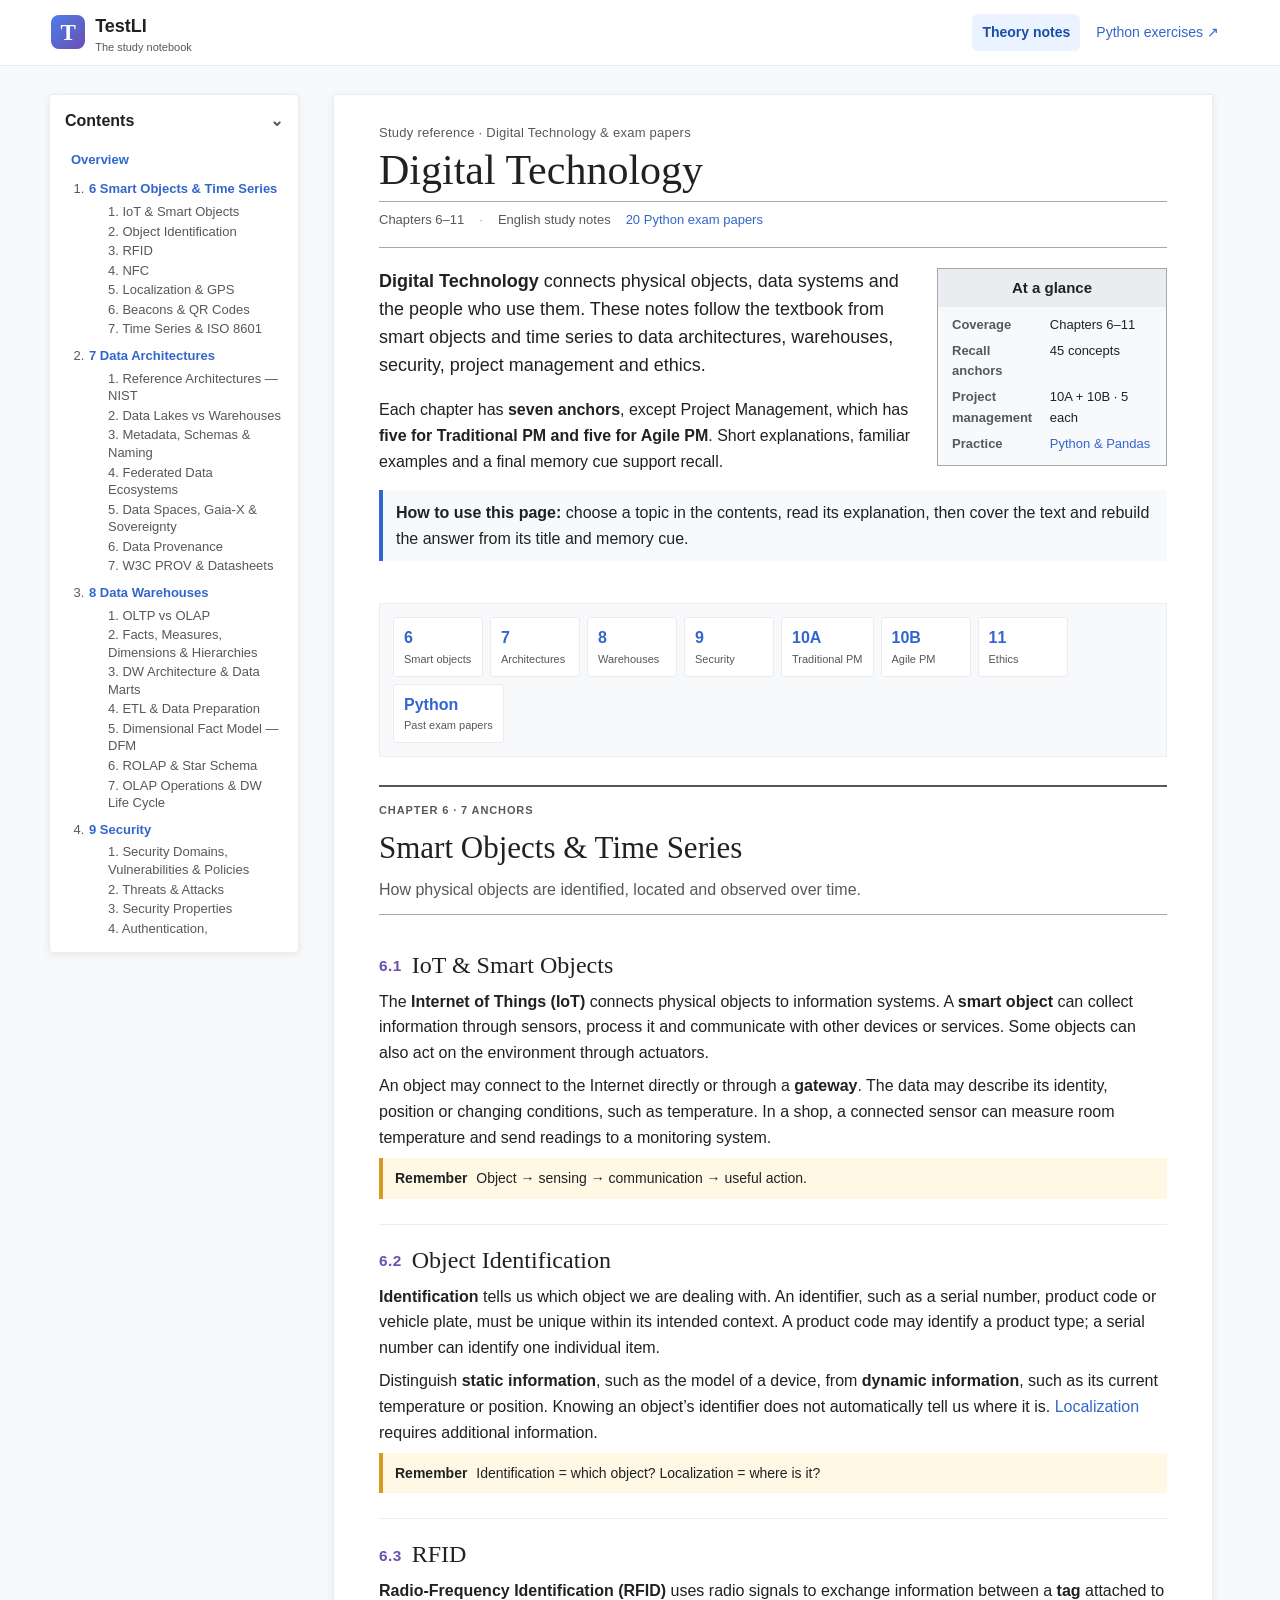
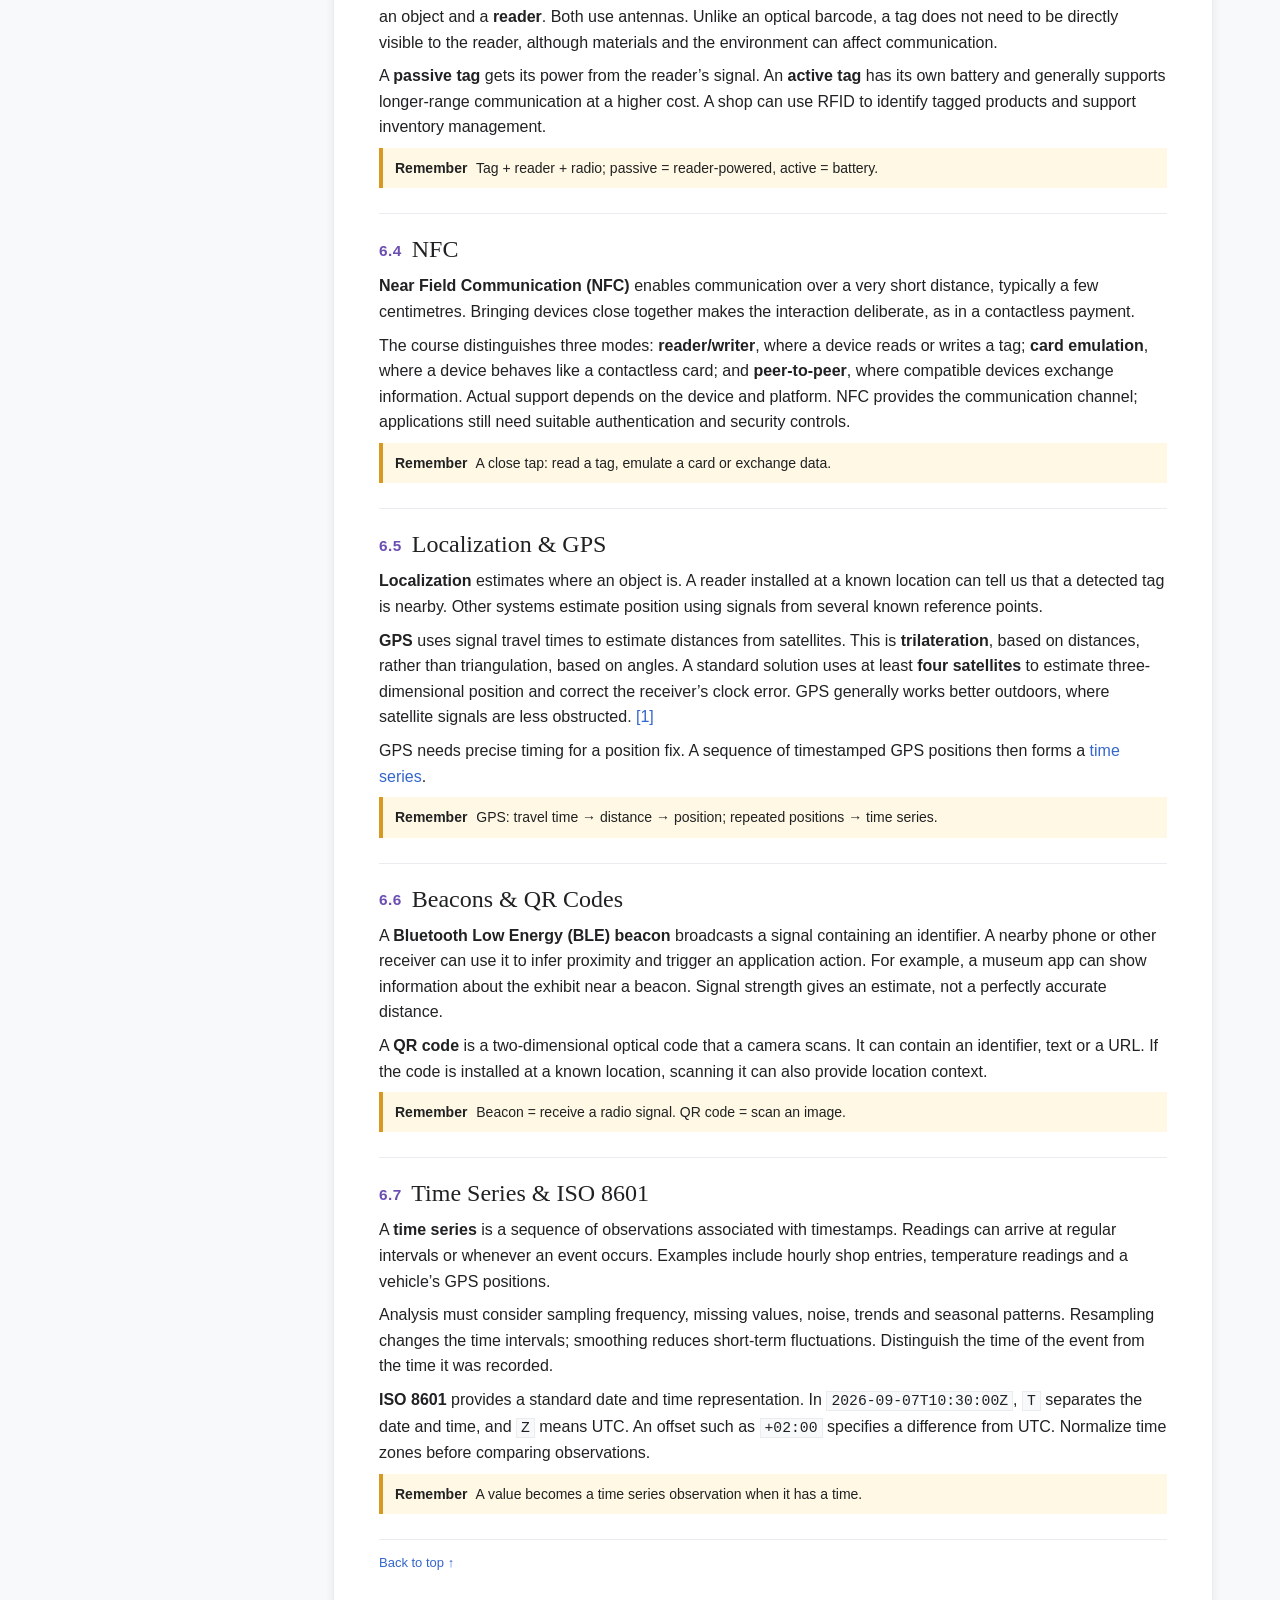
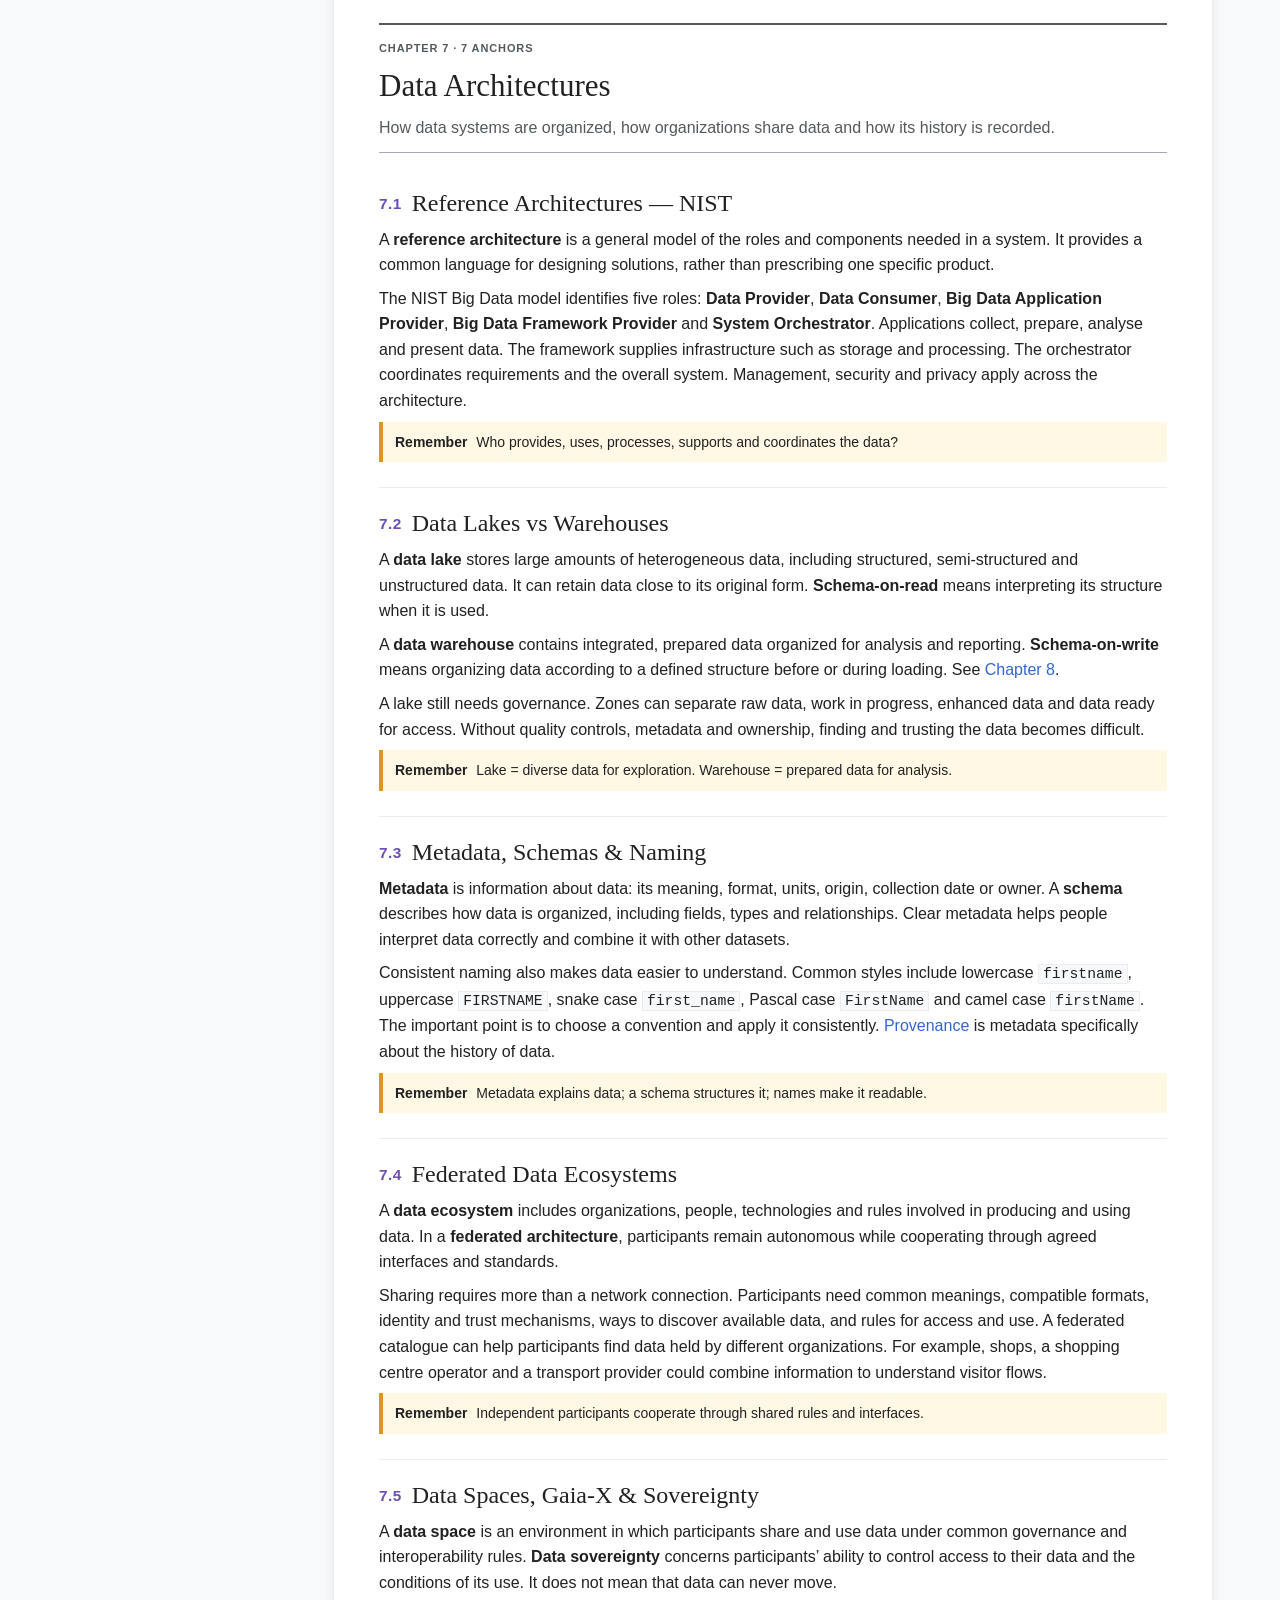
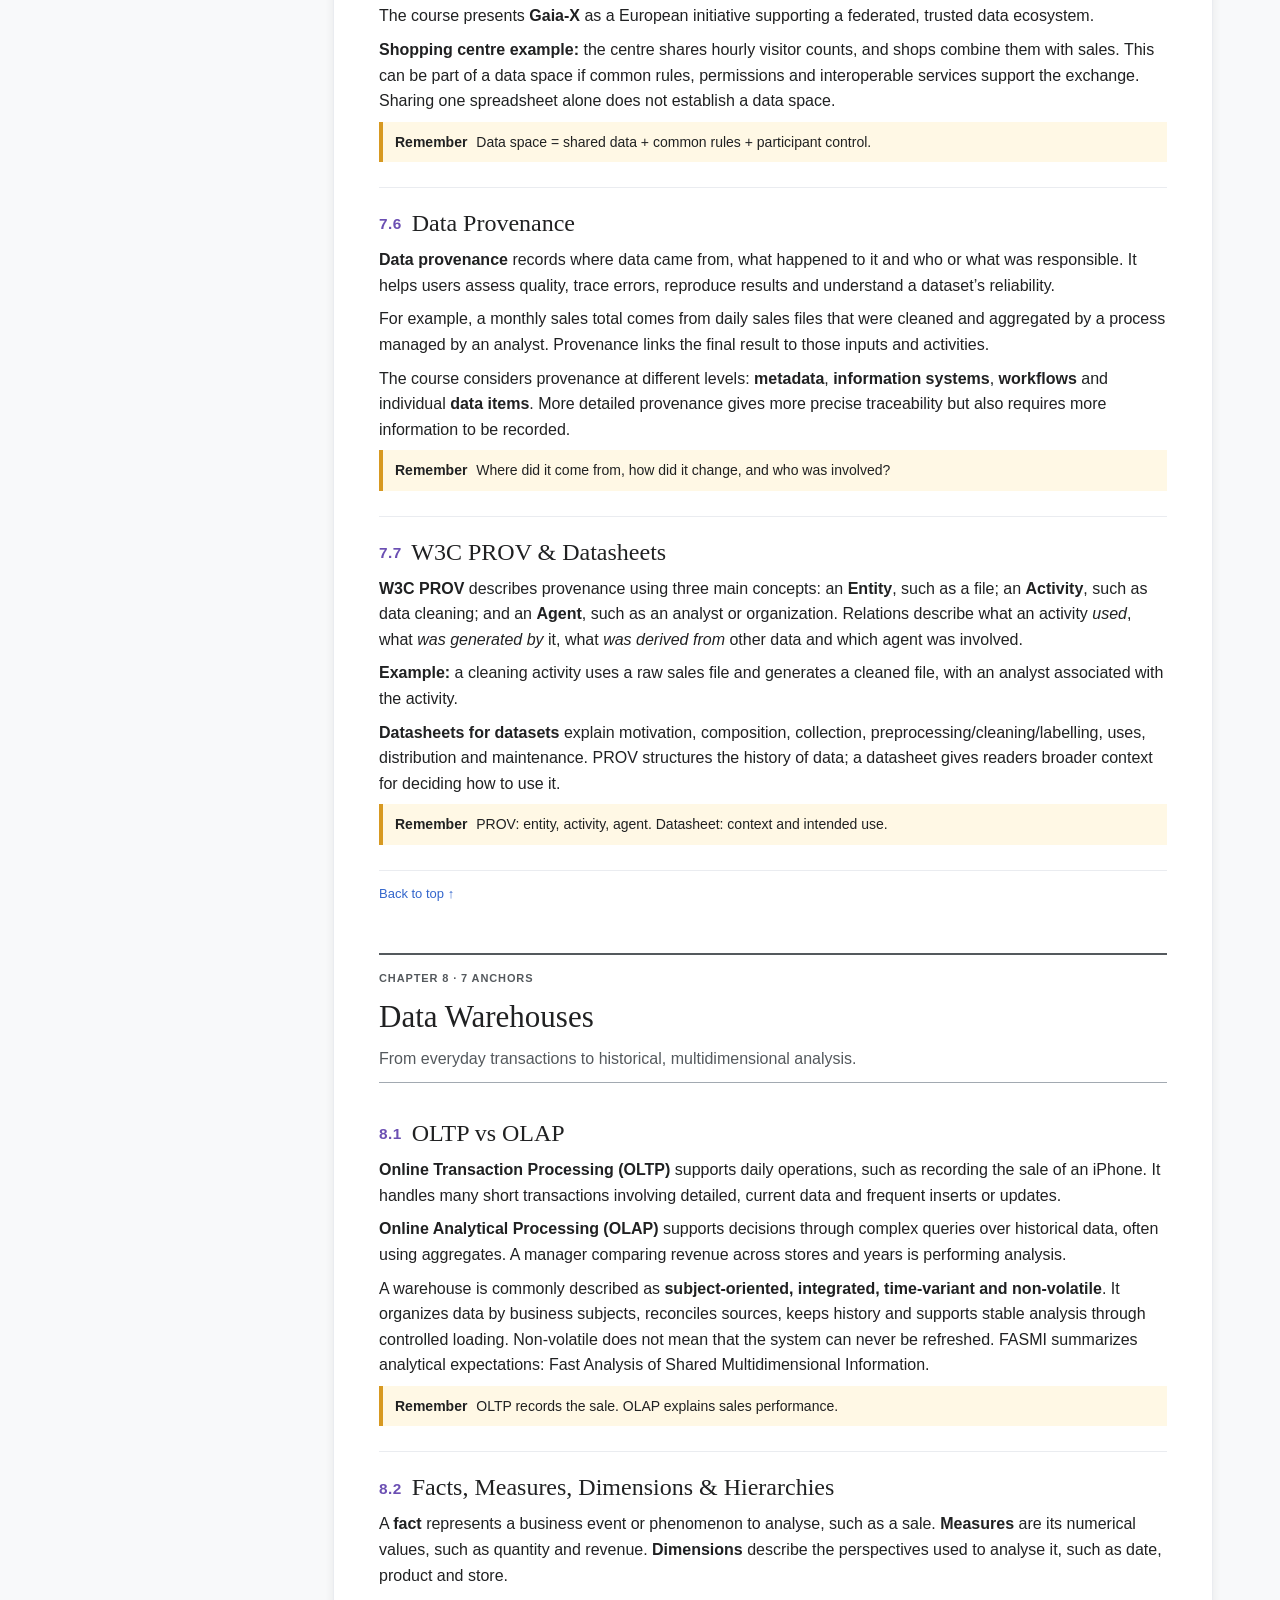
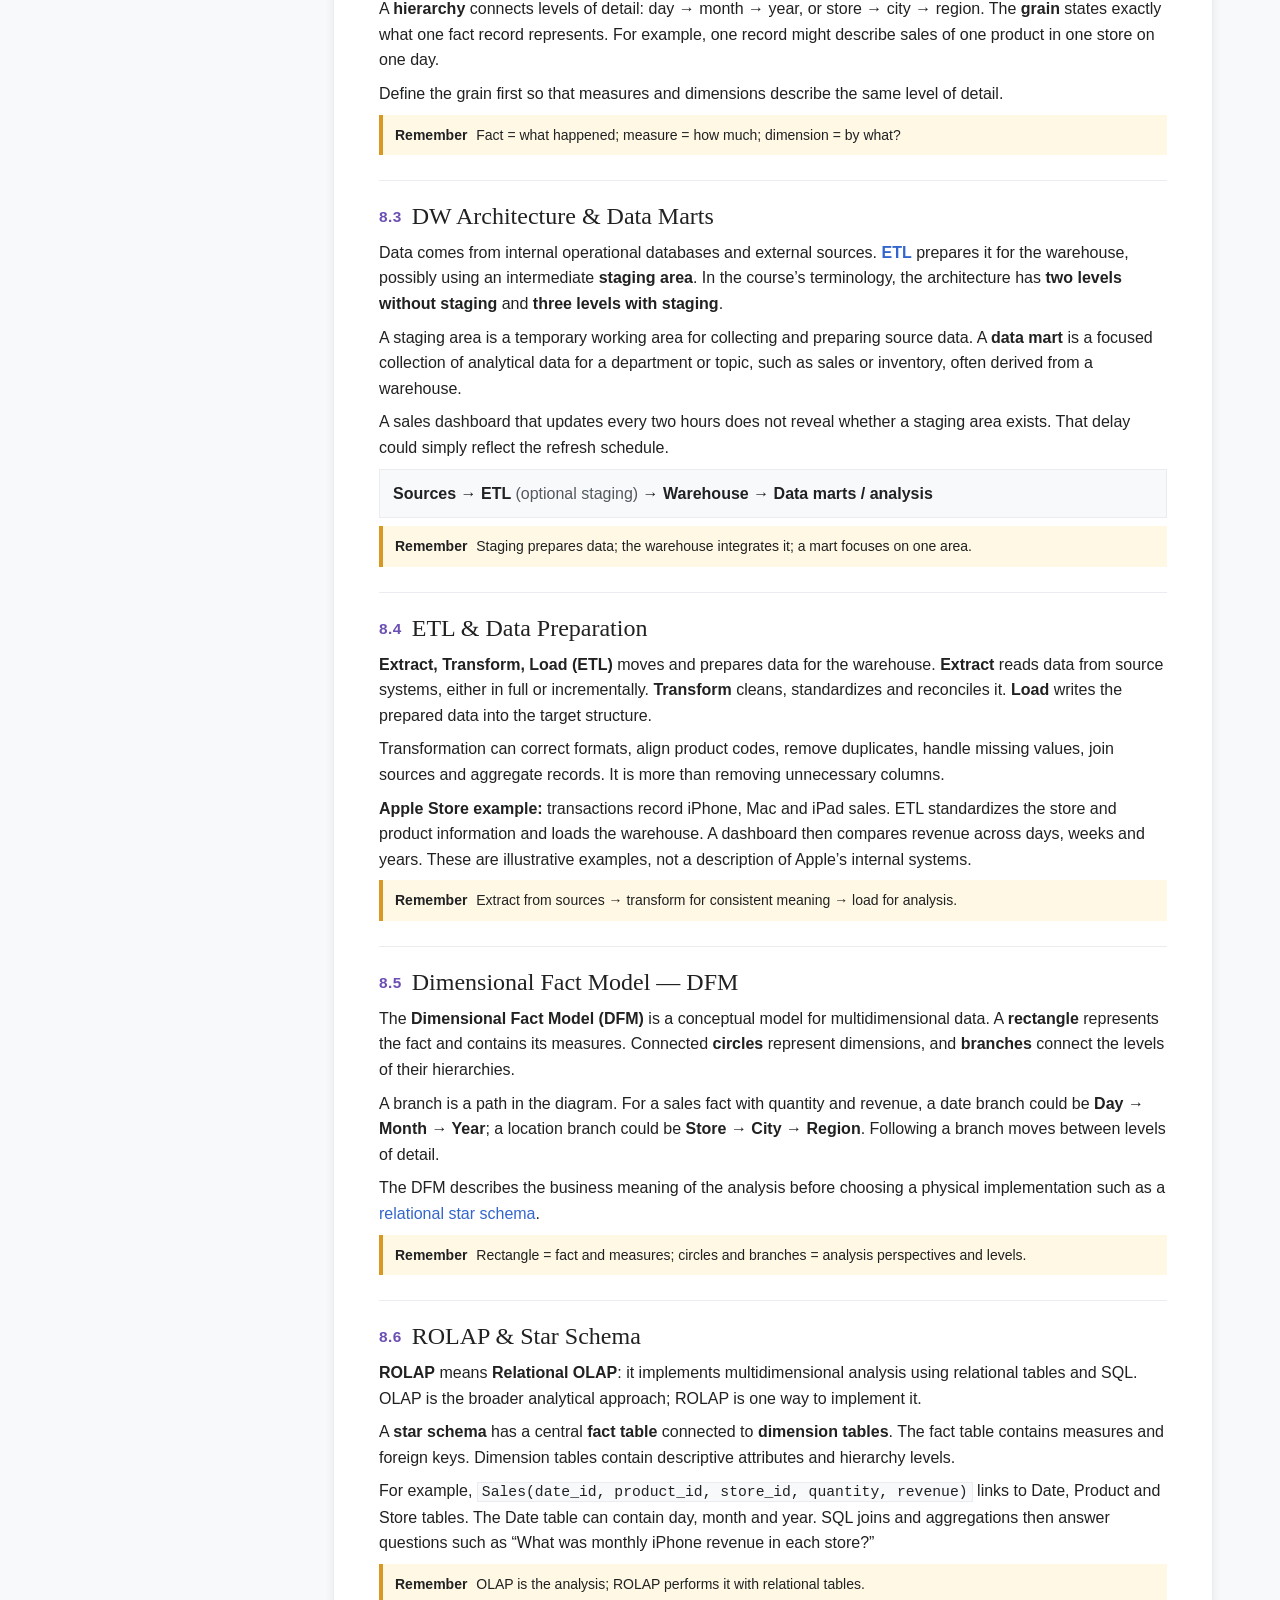
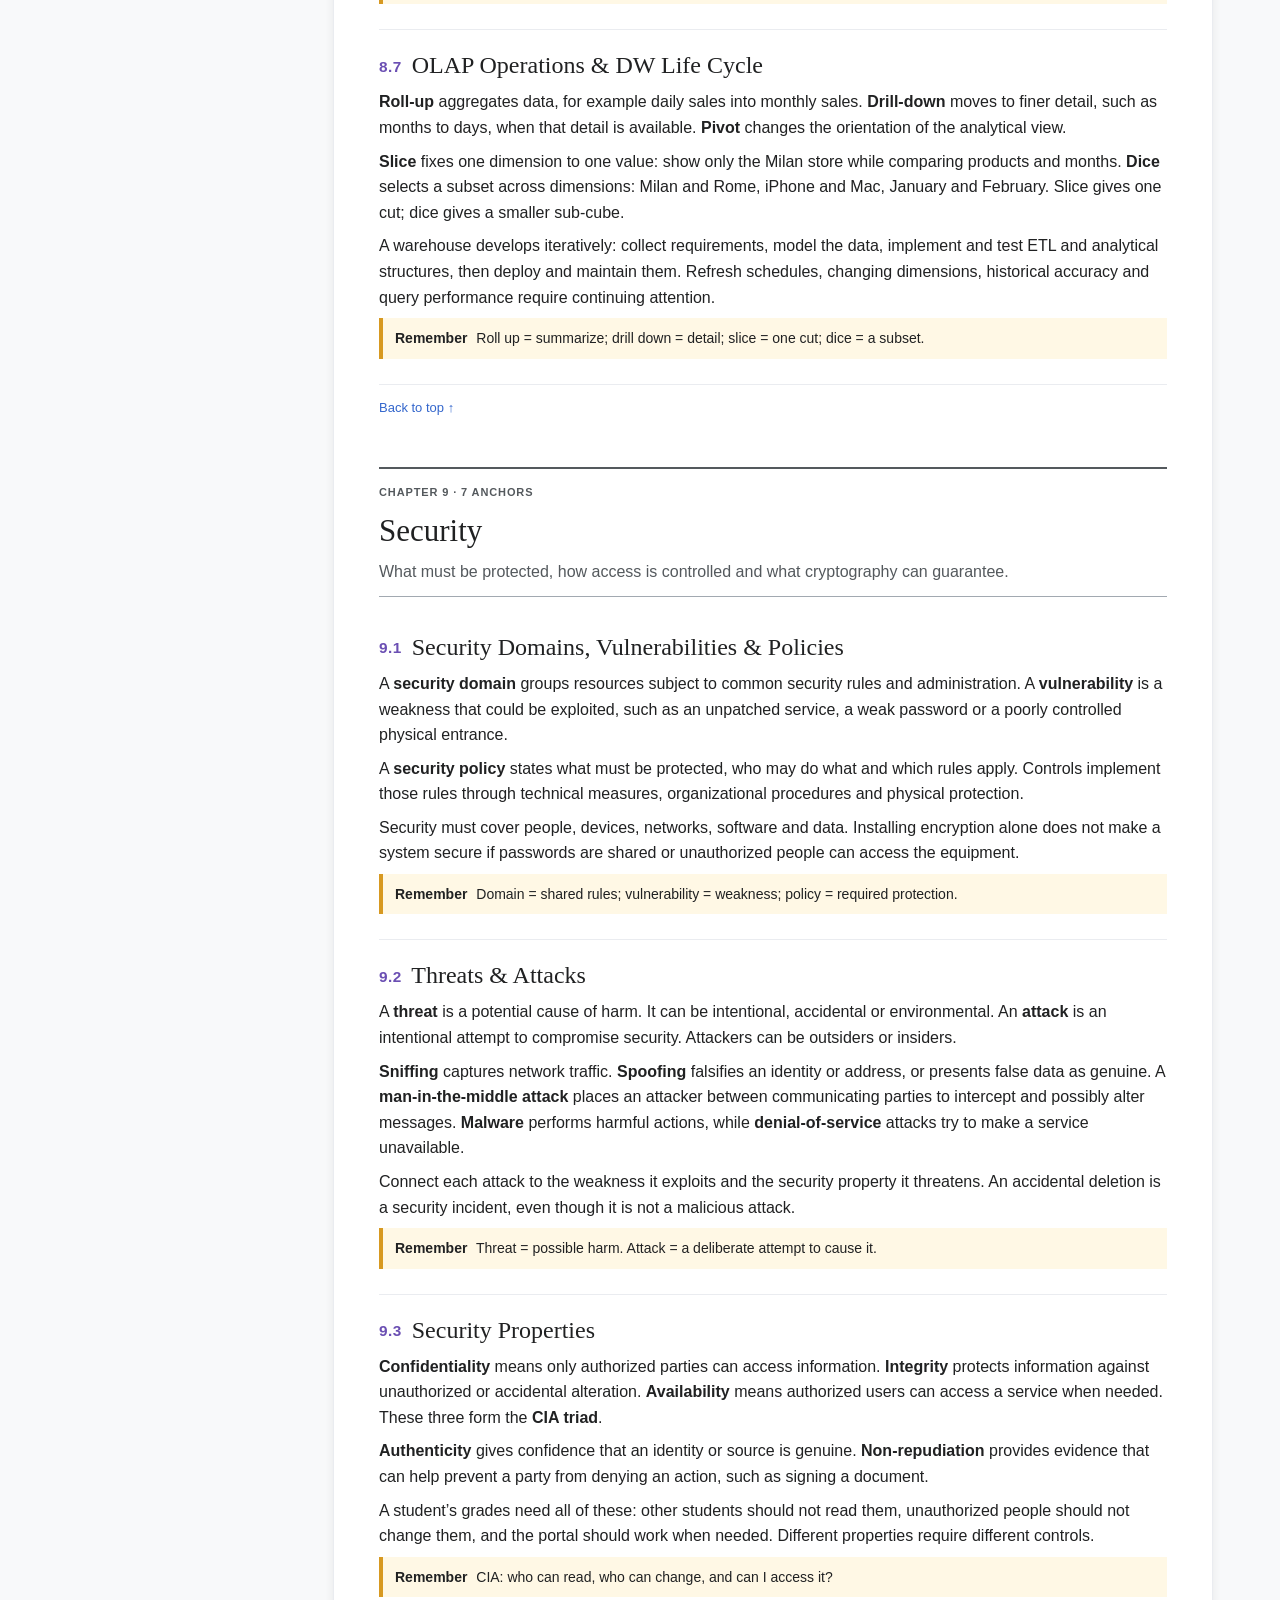
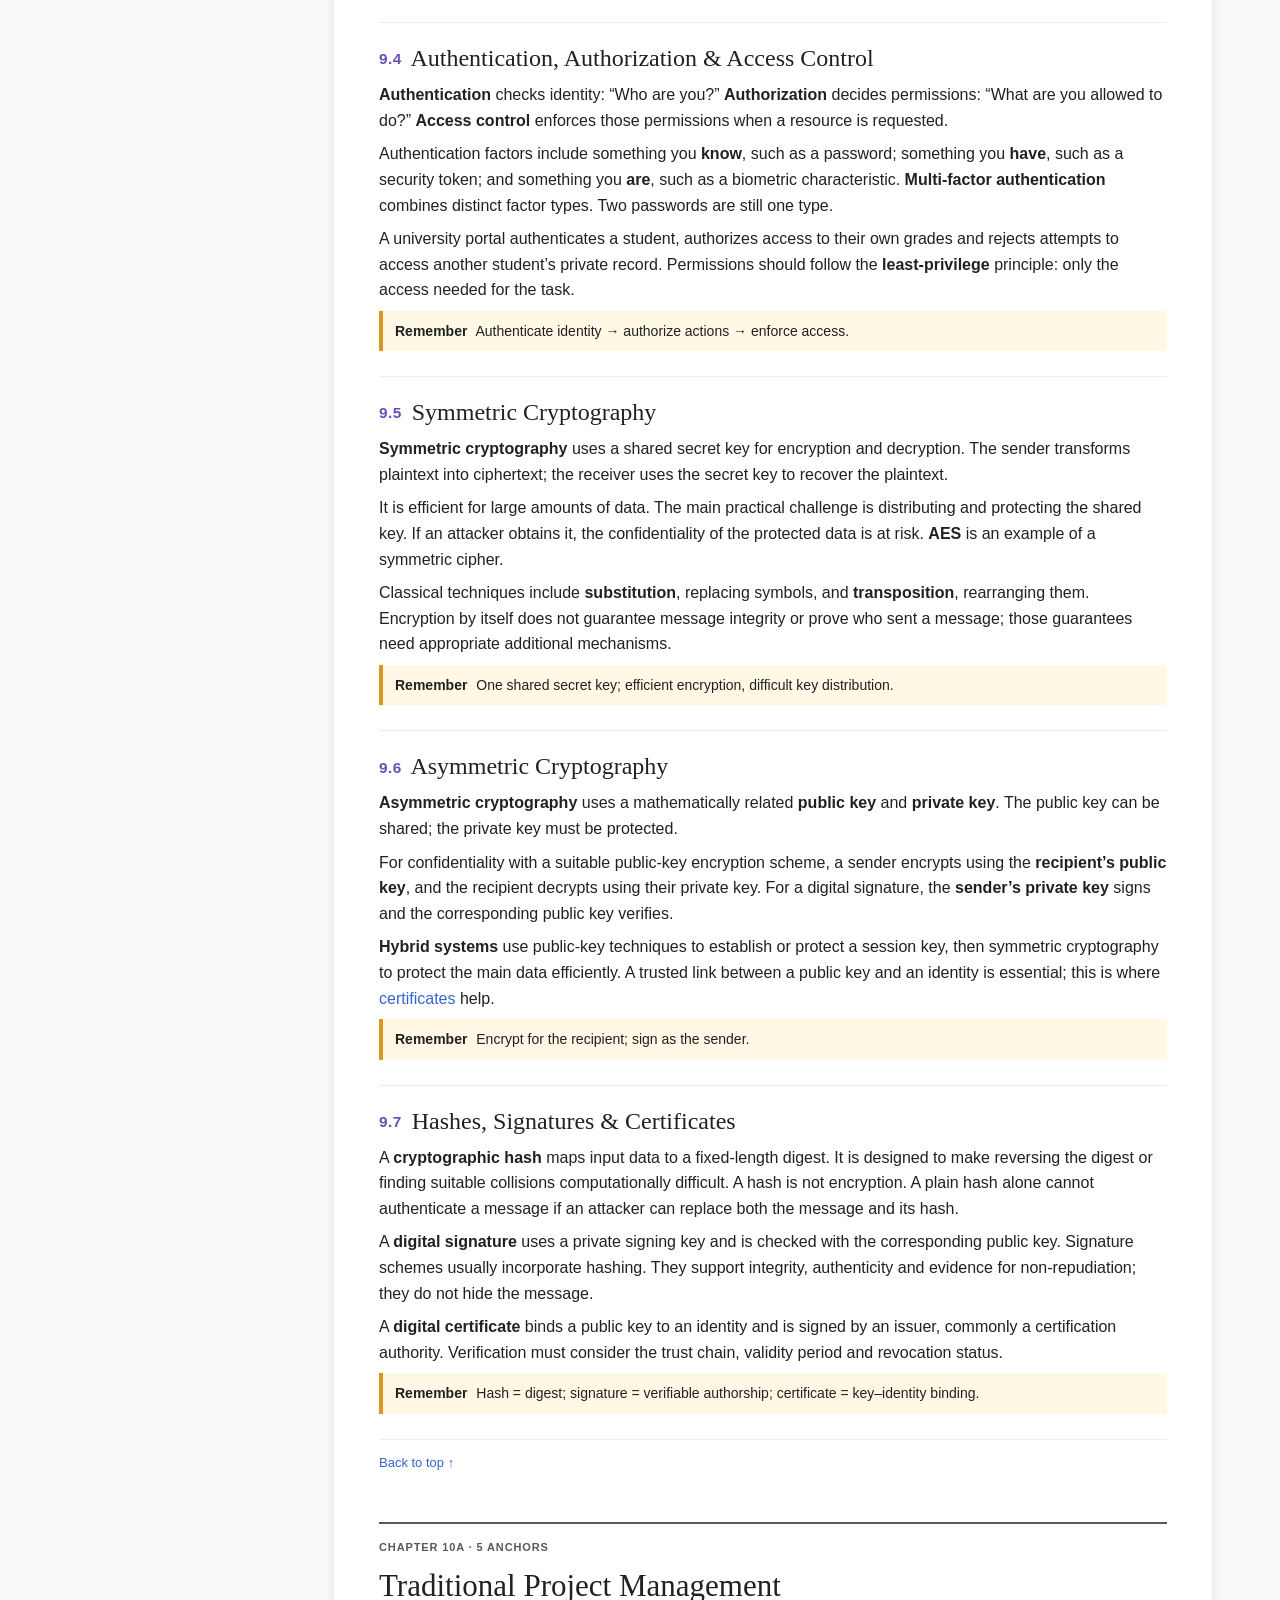
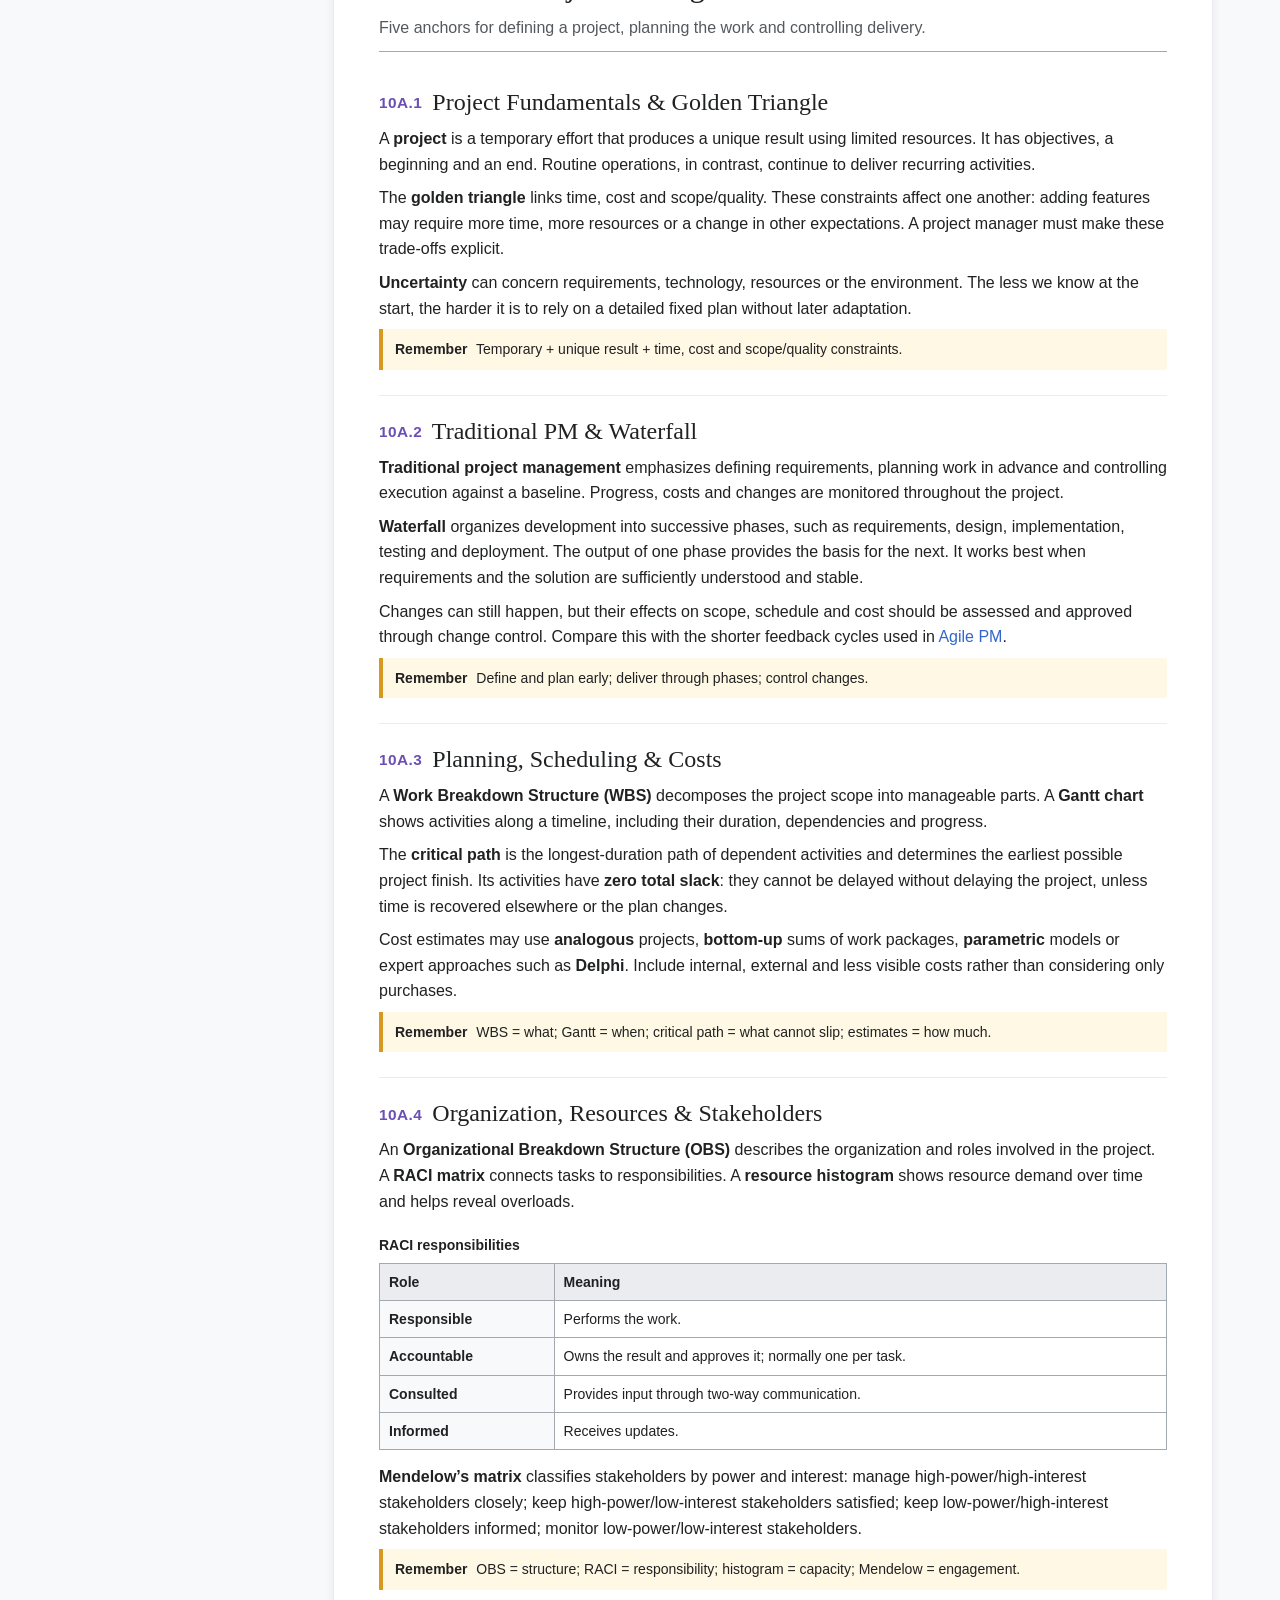
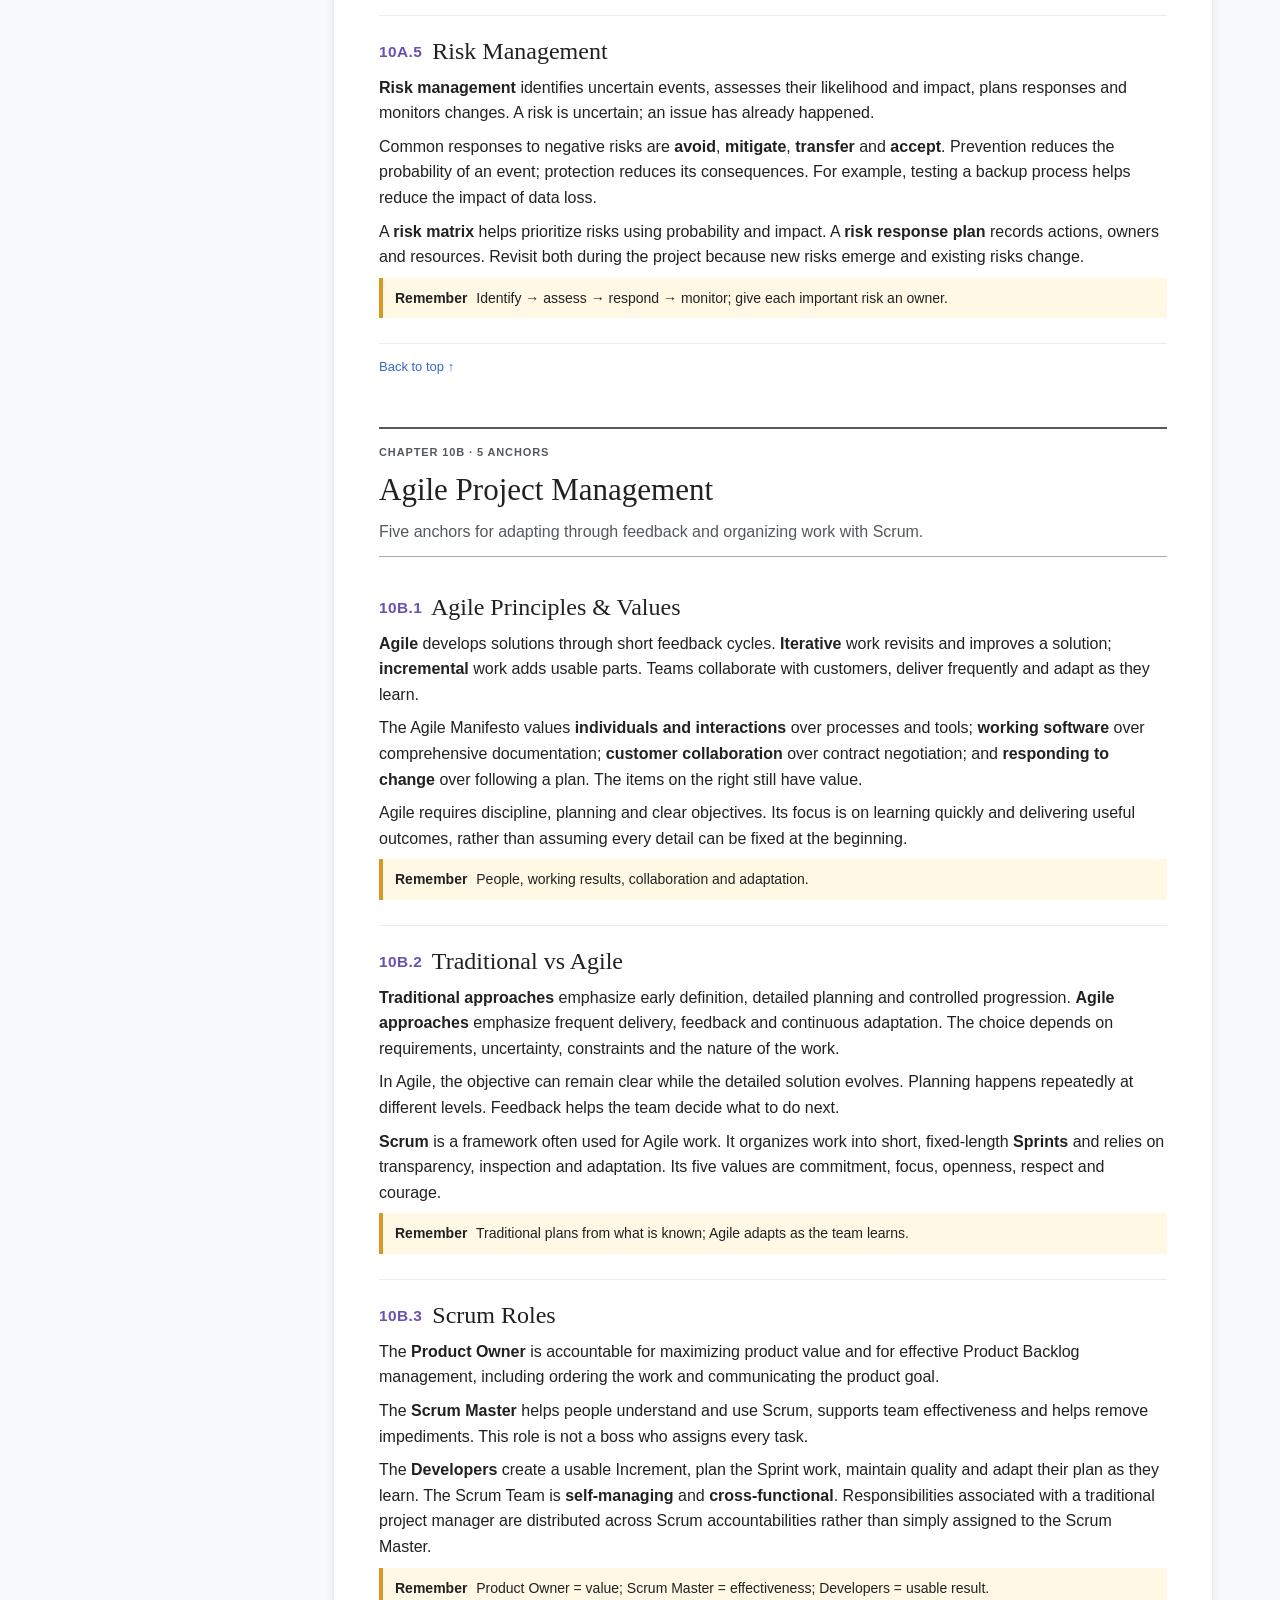
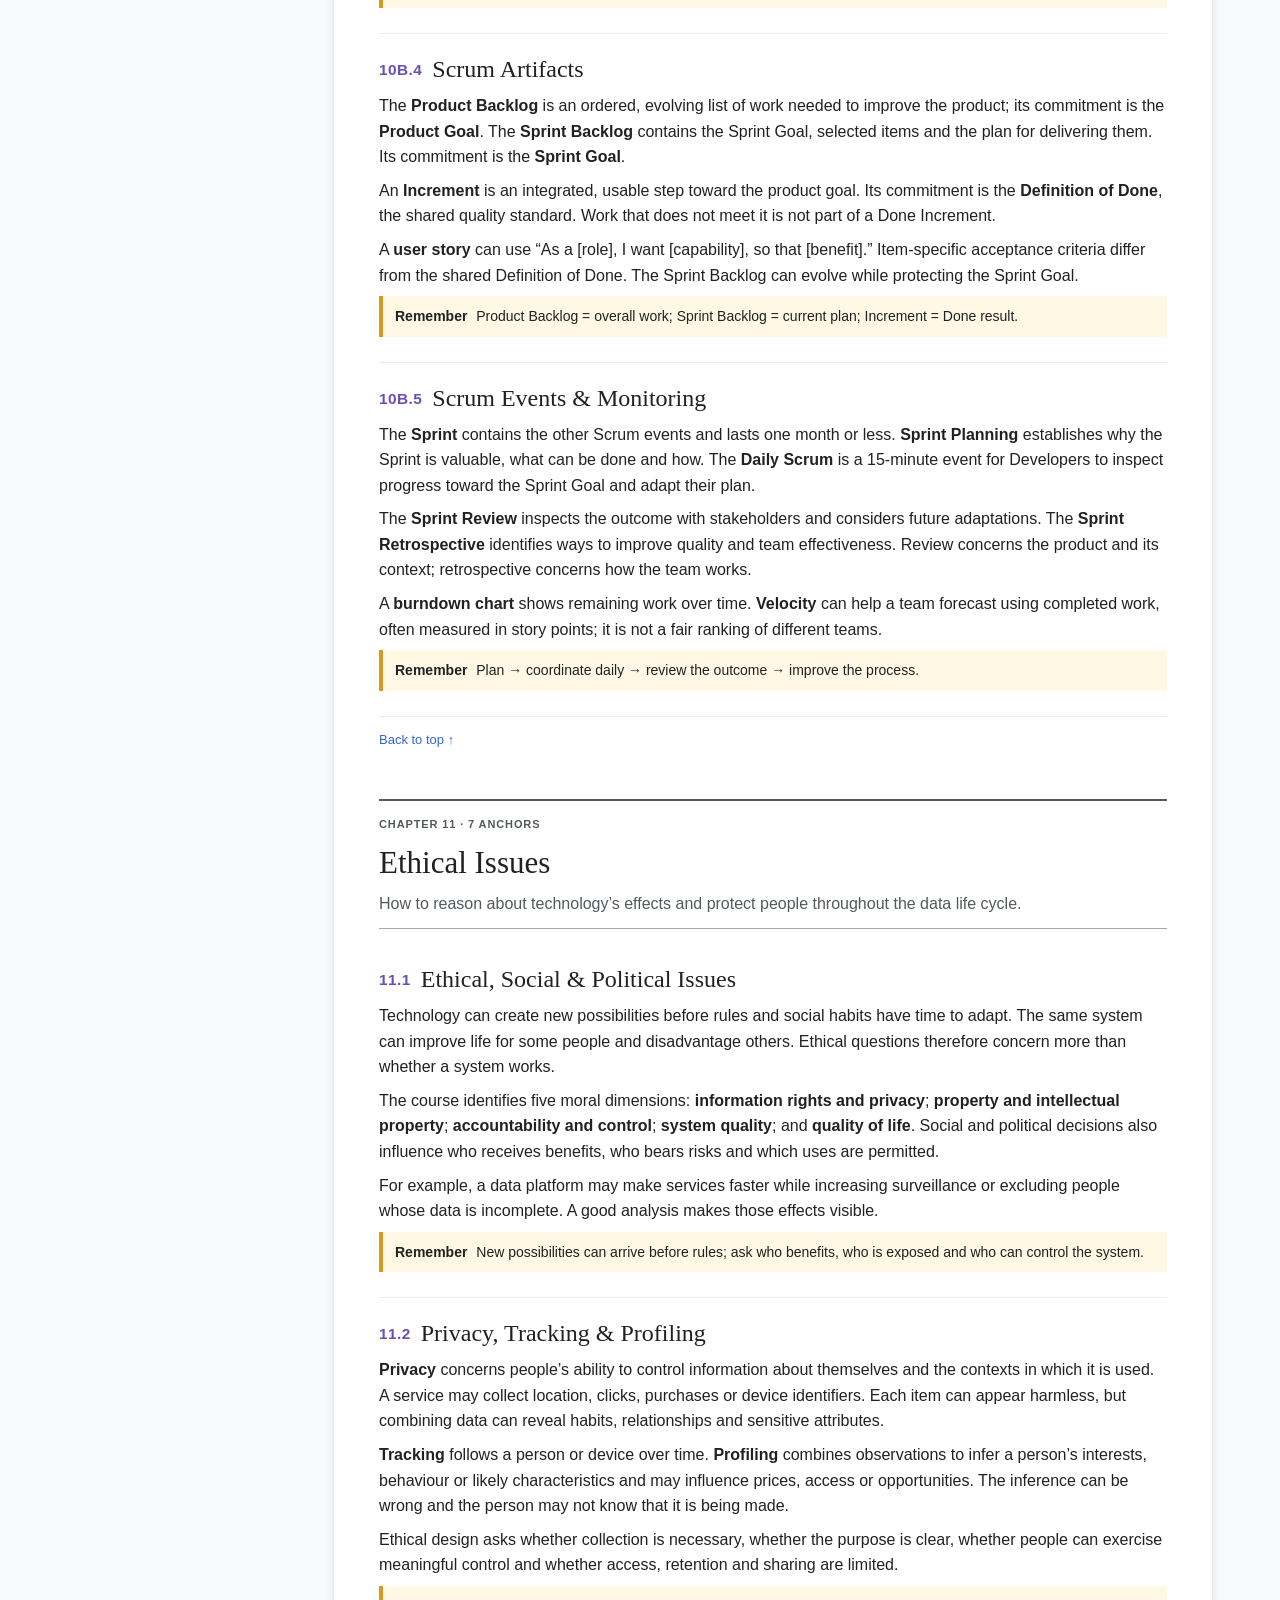
==== commit 49f03c80: "Add original Python exam papers by date" ====
--- a/notes.html
+++ b/notes.html
@@ -4,7 +4,7 @@
   <meta charset="UTF-8">
   <meta name="viewport" content="width=device-width, initial-scale=1, viewport-fit=cover">
   <meta name="theme-color" content="#ffffff">
-  <meta name="description" content="Digital Technology study notes: chapters 6–11 in 45 recall anchors. Smart objects, data architectures, warehouses, security, project management and ethics.">
+  <meta name="description" content="Digital Technology study notes: chapters 6–11 in 45 recall anchors. Smart objects, data architectures, warehouses, security, project management, ethics and 20 original Python exam questions.">
   <title>Digital Technology — Study notes | TestLI</title>
   <link rel="icon" href="icon.svg" type="image/svg+xml">
   <link rel="manifest" href="manifest.json">
@@ -79,13 +79,34 @@
 <li><a href="#ai-risk">5. AI Risk &amp; Ethical Development</a></li>
 <li><a href="#gdpr-principles">6. GDPR Definitions, Roles &amp; Principles</a></li>
 <li><a href="#data-subject-rights">7. Data-Subject Rights &amp; Compliance</a></li>
+</ol></li><li class="toc-exams"><a href="#python-exams">Python · Past exam papers</a><ol>
+<li><a href="#exam-2026-07-23">23 July 2026</a></li>
+<li><a href="#exam-2026-06-23">23 June 2026</a></li>
+<li><a href="#exam-2026-02-10">10 February 2026</a></li>
+<li><a href="#exam-2026-01-26-a">26 January 2026 — Version A</a></li>
+<li><a href="#exam-2026-01-26-b">26 January 2026 — Version B</a></li>
+<li><a href="#exam-2025-02-06">6 February 2025</a></li>
+<li><a href="#exam-2025-01-15">15 January 2025</a></li>
+<li><a href="#exam-2024-08-27">27 August 2024</a></li>
+<li><a href="#exam-2024-07-09">9 July 2024</a></li>
+<li><a href="#exam-2024-06-17">17 June 2024</a></li>
+<li><a href="#exam-2024-02-02">2 February 2024</a></li>
+<li><a href="#exam-2024-01-16">16 January 2024</a></li>
+<li><a href="#exam-2023-07-17">17 July 2023</a></li>
+<li><a href="#exam-2023-06-27">27 June 2023</a></li>
+<li><a href="#exam-2023-02-15">15 February 2023</a></li>
+<li><a href="#exam-2023-01-25">25 January 2023</a></li>
+<li><a href="#exam-2022-09">September 2022</a></li>
+<li><a href="#exam-2022-07-11">11 July 2022</a></li>
+<li><a href="#exam-2022-06-23-a">23 June 2022 — Version A</a></li>
+<li><a href="#exam-2022-06-23-b">23 June 2022 — Version B</a></li>
 </ol></li></ol><a class="toc-source" href="#sources">Sources & study notes</a></nav>
       </details>
     </aside>
     <main id="article">
-      <div class="article-kicker">Study reference · Digital Technology</div>
+      <div class="article-kicker">Study reference · Digital Technology &amp; exam papers</div>
       <h1>Digital Technology</h1>
-      <div class="article-tabs"><span>Chapters 6–11</span><span>English study notes</span></div>
+      <div class="article-tabs"><span>Chapters 6–11</span><span>English study notes</span><a href="#python-exams">20 Python exam papers</a></div>
       <div class="article-intro">
         <aside class="infobox" aria-label="At a glance"><h2>At a glance</h2><dl><dt>Coverage</dt><dd>Chapters 6–11</dd><dt>Recall anchors</dt><dd>45 concepts</dd><dt>Project management</dt><dd>10A + 10B · 5 each</dd><dt>Practice</dt><dd><a href="index.html">Python & Pandas</a></dd></dl></aside>
         <p class="lead"><strong>Digital Technology</strong> connects physical objects, data systems and the people who use them. These notes follow the textbook from smart objects and time series to data architectures, warehouses, security, project management and ethics.</p>
@@ -93,7 +114,7 @@
         <p class="reading-note"><strong>How to use this page:</strong> choose a topic in the contents, read its explanation, then cover the text and rebuild the answer from its title and memory cue.</p>
       </div>
       <nav class="chapter-index" aria-label="Jump to a chapter">
-        <a href="#chapter-6">6 <span>Smart objects</span></a><a href="#chapter-7">7 <span>Architectures</span></a><a href="#chapter-8">8 <span>Warehouses</span></a><a href="#chapter-9">9 <span>Security</span></a><a href="#chapter-10a">10A <span>Traditional PM</span></a><a href="#chapter-10b">10B <span>Agile PM</span></a><a href="#chapter-11">11 <span>Ethics</span></a>
+        <a href="#chapter-6">6 <span>Smart objects</span></a><a href="#chapter-7">7 <span>Architectures</span></a><a href="#chapter-8">8 <span>Warehouses</span></a><a href="#chapter-9">9 <span>Security</span></a><a href="#chapter-10a">10A <span>Traditional PM</span></a><a href="#chapter-10b">10B <span>Agile PM</span></a><a href="#chapter-11">11 <span>Ethics</span></a><a href="#python-exams">Python <span>Past exam papers</span></a>
       </nav>
 <section class="chapter" id="chapter-6" aria-labelledby="heading-6"><header class="chapter-heading"><p class="chapter-label">Chapter 6 · 7 anchors</p><h2 id="heading-6">Smart Objects &amp; Time Series</h2><p>How physical objects are identified, located and observed over time.</p></header>
 <section class="anchor-section" id="iot" aria-labelledby="title-iot"><h3 id="title-iot"><span class="section-number">6.1</span> IoT &amp; Smart Objects <a class="permalink" href="#iot" aria-label="Link to IoT &amp; Smart Objects">#</a></h3>
@@ -261,6 +282,660 @@
 <section class="anchor-section" id="gdpr-principles" aria-labelledby="title-gdpr-principles"><h3 id="title-gdpr-principles"><span class="section-number">11.6</span> GDPR Definitions, Roles &amp; Principles <a class="permalink" href="#gdpr-principles" aria-label="Link to GDPR Definitions, Roles &amp; Principles">#</a></h3><p><strong>Personal data</strong> relates to an identified or identifiable person. Special categories, such as health or biometric data used for identification, receive stronger protection. The <strong>controller</strong> decides the purposes and essential means of processing; a <strong>processor</strong> handles data on the controller’s behalf. A Data Protection Officer advises, monitors and helps communicate compliance; the role does not replace the controller’s responsibility.</p><p>The seven principles are <strong>lawfulness, fairness and transparency</strong>; <strong>purpose limitation</strong>; <strong>data minimization</strong>; <strong>accuracy</strong>; <strong>storage limitation</strong>; <strong>integrity and confidentiality</strong>; and <strong>accountability</strong>. Accountability means being able to demonstrate compliance, not merely claiming that an algorithm is responsible.</p><p>Processing needs a lawful basis, such as consent, contract, legal obligation, vital interests, public task or legitimate interests. Consent is one basis, not the only one. Privacy by design and by default make protection part of the system from the start.</p><p class="memory-cue"><strong>Remember</strong> Purpose, minimum data, correct data, limited retention, security and demonstrable responsibility.</p></section>
 <section class="anchor-section" id="data-subject-rights" aria-labelledby="title-data-subject-rights"><h3 id="title-data-subject-rights"><span class="section-number">11.7</span> Data-Subject Rights &amp; Compliance <a class="permalink" href="#data-subject-rights" aria-label="Link to Data-Subject Rights &amp; Compliance">#</a></h3><p>People have rights including clear information, access to their personal data, rectification of inaccurate data, erasure in applicable circumstances, restriction of processing, data portability and safeguards around certain solely automated decisions. Rights have conditions and exceptions; they are not always absolute.</p><p>Organizations should document purposes and lawful bases, provide privacy information, control processors, apply appropriate security and keep records that demonstrate compliance. A serious personal-data breach may need to be notified to the supervisory authority within <strong>72 hours</strong> when the GDPR notification duty applies, and international transfers need appropriate safeguards.</p><p>Compliance is continuous. It includes assessing risks before processing, designing protections, training people, monitoring systems, responding to requests and incidents, and reviewing whether the original purpose and retention period still apply.</p><p class="memory-cue"><strong>Remember</strong> Inform people, let them exercise their rights, and keep protection active throughout the data life cycle.</p></section>
 <a class="back-top" href="#top">Back to top ↑</a></section>
+<!-- BEGIN PYTHON EXAM PAPERS -->
+<section class="chapter exam-chapter" id="python-exams" aria-labelledby="heading-python-exams">
+<header class="chapter-heading"><p class="chapter-label">Python &amp; Pandas · Original exam papers</p><h2 id="heading-python-exams">Python — Past exam papers</h2><p>20 original Python questions, organized by exam date · 2022–2026</p></header>
+<p>Select an exam to read its code and every subquestion in the original English. Wording, comments, placeholders and errors are preserved as printed; line wrapping is adapted for reading on screen. Each question links to its source PDF and page.</p>
+<p class="reading-note">Write out your explanation, output or code as requested in the paper. Some questions deliberately contain errors to identify. Where a source PDF also contains solutions, the link is labelled accordingly.</p>
+<nav class="exam-years" aria-label="Exam years"><a href="#exams-2026">2026</a><a href="#exams-2025">2025</a><a href="#exams-2024">2024</a><a href="#exams-2023">2023</a><a href="#exams-2022">2022</a></nav>
+<h3 class="exam-year" id="exams-2026">2026</h3>
+<details class="exam-paper" id="exam-2026-07-23" open>
+<summary><span>23 July 2026</span><span class="exam-summary-label">Python question</span></summary>
+<div class="exam-content"><div class="exam-source"><a href="assets/exam-papers/exam-DT-2026-07-23.pdf#page=2">Original PDF · page 2 ↗</a><a href="#exam-2026-07-23" aria-label="Link to exam 23 July 2026">#</a></div>
+<div class="exam-prompt"><p><strong>Question 3 [11 points]</strong></p>
+<ol>
+<li><p>Consider the following fragment of Python code:</p>
+<pre><code class="language-python">fruits = [&quot;apple&quot;, &quot;banana&quot;, &quot;apple&quot;, &quot;cherry&quot;, &quot;banana&quot;]
+counts = {}
+
+for f in fruits:
+    if f in counts:
+        counts[f] += 1
+    else:
+        counts[f] = 1
+</code></pre>
+<p>Modify the code so that the information about the fruit positions (indices) are also stored.</p>
+</li>
+<li><p>After executing this Python code:</p>
+<pre><code class="language-python">import pandas as pd
+
+data = {
+    &quot;employee&quot;: [&quot;Anna&quot;, &quot;Marco&quot;, &quot;Anna&quot;, &quot;Luca&quot;, &quot;Marco&quot;],
+    &quot;hours&quot;: [40, 35, 42, 38, 30],
+    &quot;dept&quot;: [&quot;Sales&quot;, &quot;IT&quot;, &quot;Sales&quot;, &quot;IT&quot;, &quot;Sales&quot;]
+}
+df = pd.DataFrame(data)
+
+def compute_bonus(h):
+    if h &gt; 40:
+        return h * 2
+    else:
+        return h * 1.5
+
+df[&quot;bonus&quot;] = df[&quot;hours&quot;].apply(compute_bonus)
+summary = df.groupby(&quot;dept&quot;).bonus.sum()
+</code></pre>
+<p>What is the content of the variable summary?</p>
+</li>
+<li><p>Consider the following code:</p>
+<pre><code class="language-python">import pandas as pd
+
+enrollments = pd.DataFrame({
+    'student': ['Anna', 'Marco', 'Anna', 'Luca', 'Marco'],
+    'course':  ['Math', 'Physics', 'Physics', 'Math', 'Chemistry']
+})
+
+teachers = pd.DataFrame({
+    'course':  ['Math', 'Physics', 'Biology'],
+    'teacher': ['Dr. Scott', 'Dr. Schrute', 'Dr. Halpert']
+})
+
+join_type = …
+merged = enrollments.merge(teachers, on='course', how=join_type)
+</code></pre>
+<p>The join type has not been defined. Which types of join would make Dr. Halpert appear in the merged results?</p>
+</li>
+</ol>
+</div>
+</div></details>
+<details class="exam-paper" id="exam-2026-06-23">
+<summary><span>23 June 2026</span><span class="exam-summary-label">Python question</span></summary>
+<div class="exam-content"><div class="exam-source"><a href="assets/exam-papers/exam-DT-2026-06-23.pdf#page=2">Original PDF · page 2 ↗</a><a href="#exam-2026-06-23" aria-label="Link to exam 23 June 2026">#</a></div>
+<div class="exam-prompt"><p><strong>Question 3 [11 points]</strong></p>
+<p>Consider the following fragment of Python code:</p>
+<p>Consider the following fragments of Python code:</p>
+<pre><code class="language-python">import pandas as pd
+
+records = [('Alice', 320), ('Bob', 85), ('Alice', 410), ('Carol', 150), ('Bob', 230)]
+
+orders = pd.DataFrame(records, columns=['name', 'amount'])
+
+info = pd.DataFrame({
+    'name':   ['Alice', 'Bob',   'David'],
+    'city':   ['Rome',  'Milan', 'Naples'],
+})
+
+merged = orders.merge(info, on='name', how='left')
+</code></pre>
+<p>Questions:</p>
+<ol>
+<li>Add a new column to orders containing the values in column ‘amount’ minus the mean of ‘amount’.</li>
+<li>What is the value of the attribute ‘city’ for any record corresponding to Carol in merged, and why?</li>
+<li>Calculate the total amount per ‘city’.</li>
+</ol>
+</div>
+</div></details>
+<details class="exam-paper" id="exam-2026-02-10">
+<summary><span>10 February 2026</span><span class="exam-summary-label">Python question</span></summary>
+<div class="exam-content"><div class="exam-source"><a href="assets/exam-papers/exam-DT-2026-2-10.pdf#page=2">Original PDF · page 2 ↗</a><a href="#exam-2026-02-10" aria-label="Link to exam 10 February 2026">#</a></div>
+<div class="exam-prompt"><p><strong>Question 3 [11 points]</strong></p>
+<p>Consider the following fragment of Python code:</p>
+<pre><code class="language-python">items = [&quot;pen&quot;, &quot;book&quot;, &quot;notebook&quot;, &quot;eraser&quot;]
+prices = [2, 10, 5, 1]
+
+data = []
+
+for i in range(len(items)):
+    data.append((items[i], prices[i]))
+
+def adjust_price(p):
+    if p &gt; 5:
+        return p - 1
+    else:
+        return p + 1
+
+adjusted = []
+
+for item, price in data:
+    adjusted.append(adjust_price(price))
+</code></pre>
+<p>Questions:</p>
+<ol>
+<li>What is the content of the adjusted variable after running all the code?</li>
+<li>Store the content of adjusted in a dictionary.</li>
+<li>Using Pandas, calculate the percentage change between the original price and the adjusted price.</li>
+</ol>
+</div>
+</div></details>
+<details class="exam-paper" id="exam-2026-01-26-a">
+<summary><span>26 January 2026 — Version A</span><span class="exam-summary-label">Python question</span></summary>
+<div class="exam-content"><div class="exam-source"><a href="assets/exam-papers/exam-DT-2026-1-26.pdf#page=2">Original PDF · page 2 ↗</a><a href="#exam-2026-01-26-a" aria-label="Link to exam 26 January 2026 — Version A">#</a></div>
+<div class="exam-prompt"><p><strong>Question 3 [11 points]</strong></p>
+<p>Consider the following fragment of Python code:</p>
+<pre><code class="language-python">import pandas as pd
+
+data = {
+    &quot;name&quot;: [&quot;Mr. White&quot;, &quot;Mr. Blonde&quot;, &quot;Mr. White&quot;, &quot;Mr. Pink&quot;, &quot;Mr. Blonde&quot;],
+    &quot;hours&quot;: [5, 8, 3, 8, 6]
+}
+
+df = pd.DataFrame(data)
+
+def compute_pay(h):
+    if h &gt;= 8:
+        return h * 15
+    else:
+        return h * 10
+
+df[&quot;pay&quot;] = df[&quot;hours&quot;].apply(compute_pay)
+expenses = df.pay.sum()
+</code></pre>
+<p>Questions:</p>
+<ol>
+<li>What is the content of the expenses variable after running all the code?</li>
+<li>Modify the compute_pay function so that only the portion of hours strictly over 8 are paid at 15 per hour, while keeping the rest of the logic unchanged.</li>
+<li>Compute the pay per person.</li>
+</ol>
+</div>
+</div></details>
+<details class="exam-paper" id="exam-2026-01-26-b">
+<summary><span>26 January 2026 — Version B</span><span class="exam-summary-label">Python question</span></summary>
+<div class="exam-content"><div class="exam-source"><a href="assets/exam-papers/exam-DT-2026-1-26-B.pdf#page=2">Original PDF · page 2 ↗</a><a href="#exam-2026-01-26-b" aria-label="Link to exam 26 January 2026 — Version B">#</a></div>
+<div class="exam-prompt"><p><strong>Question 3 [11 points]</strong></p>
+<p>Consider the following fragment of Python code:</p>
+<pre><code class="language-python">cities = [&quot;Rome&quot;, &quot;Paris&quot;, &quot;Rome&quot;, &quot;Berlin&quot;, &quot;Paris&quot;]
+temps = [20, 18, 22, 16, 19]
+
+pairs = []
+for i in range(len(cities)):
+    pairs.append((cities[i], temps[i]))
+
+def datafilter(data, limit):
+    result = []
+    for city, temp in data:
+        if temp &gt;= limit:
+            result.append((city, temp))
+    return result
+
+filtered = datafilter(pairs, 19)
+</code></pre>
+<p>Questions:</p>
+<ol>
+<li>What is the content of the variable filtered after running all the code?</li>
+<li>Rewrite the function datafilter so that it returns a dictionary.</li>
+<li>Using a Pandas DataFrame, compute the average temperature and subtract it from all the records.</li>
+</ol>
+</div>
+</div></details>
+<h3 class="exam-year" id="exams-2025">2025</h3>
+<details class="exam-paper" id="exam-2025-02-06">
+<summary><span>6 February 2025</span><span class="exam-summary-label">Python question</span></summary>
+<div class="exam-content"><div class="exam-source"><a href="assets/exam-papers/exam-DT-2025-2-6-with-solutions.pdf#page=2">Original PDF · page 2 · includes solutions ↗</a><a href="#exam-2025-02-06" aria-label="Link to exam 6 February 2025">#</a></div>
+<div class="exam-prompt"><p>Question 3 [11 points]</p>
+<p>Consider the following fragment of Python code:</p>
+<pre><code class="language-python">import pandas as pd
+
+diz1 = {'student_id': [1, 2, 3, 4], 'age': [20, 23, 21, 22], 'exam': ['A', 'B', 'A',
+'B']}
+
+diz2 = {'enroll': [2024, 2025, 2024, 2025], 'student_id': [1, 2, 3, 4]}
+
+price = {'grade': [10, 20, 40, 60]}
+
+df1 = pd.DataFrame(diz1)
+df2 = pd.DataFrame(diz2)
+
+df_price = pd.DataFrame(price)
+
+df3 = pd.concat([df2, df_price], axis=1)
+
+df4 = df1.merge(df3, on='student_id')
+
+print(df4)  # Which is the output?
+
+for var, obj in df4.groupby(['exam', 'enroll']):
+    print(sum(obj['grade']) / len(obj['grade']))
+</code></pre>
+<p># 1. Explain step by step the workflow of this piece of python code, writing down when requested the output dataframe (see comments on the code)</p>
+<p># 2. Explain the difference between the concat and the merge function in pandas</p>
+<p># 3. Explain the difference between a for and a while loop.</p>
+</div>
+</div></details>
+<details class="exam-paper" id="exam-2025-01-15">
+<summary><span>15 January 2025</span><span class="exam-summary-label">Python question</span></summary>
+<div class="exam-content"><div class="exam-source"><a href="assets/exam-papers/exam-DT-2025-1-15-with-solutions.pdf#page=2">Original PDF · page 2 · includes solutions ↗</a><a href="#exam-2025-01-15" aria-label="Link to exam 15 January 2025">#</a></div>
+<div class="exam-prompt"><p>Question 3 [11 points]</p>
+<p>Consider the following fragment of Python code:</p>
+<pre><code class="language-python">import pandas as pd
+
+def my_function(val=10):
+    if val % 2 == 0:
+        return val * 2
+    else:
+        return val * 3
+
+data = {'id': [i for i in range(4)], 'value': [2, 3, 4, 5]}
+df = pd.DataFrame(data)
+
+df['sq'] = df['value'] ** 2
+
+df['db'] = df['value'].apply(my_function)
+
+print(df)  # Write down the content of the dataframe at this point
+
+res_df = df[(df['sq'] &gt; 15) &amp; (df['db'] &lt; 10)]
+
+print(res_df)  # Write down the content of the dataframe at this point
+</code></pre>
+<p>a) Explain step by step the workflow of this piece of python code, writing down when requested the output dataframe (see comments on the code)</p>
+<p>b) Implement a function that takes a list of integers and returns a new list where each integer is replaced by the square of its value if it is even, and by the cube of its value if it is odd.</p>
+<p>c) Which and why is the best combination of basic Python data structure to store the movies in which an actor has participated?</p>
+</div>
+</div></details>
+<h3 class="exam-year" id="exams-2024">2024</h3>
+<details class="exam-paper" id="exam-2024-08-27">
+<summary><span>27 August 2024</span><span class="exam-summary-label">Python question</span></summary>
+<div class="exam-content"><div class="exam-source"><a href="assets/exam-papers/exam-DT-2024-8-27.pdf#page=2">Original PDF · page 2 ↗</a><a href="#exam-2024-08-27" aria-label="Link to exam 27 August 2024">#</a></div>
+<div class="exam-prompt"><p>Question 3 [11 points]</p>
+<p>Consider the following fragment of Python code:</p>
+<pre><code class="language-python">import pandas as pd
+
+ll = [1, 2, 3, 4, 5]
+mm = ['a', 'bb', 'ccc', 'dddd', 'eeeee']
+
+rr = []
+
+for ii in range(0, len(ll) + 1):
+    dd = {'letter': mm[ii], 'index': ll[kk]}
+    rr.append(dd)
+
+def my_fun(aaa='abcd'):
+    return len(aaa)
+
+df = pd.DataFrame(rr)  # Write down which is the content of this dataframe at this point
+
+df['count'] = df['letter'].apply(my_fun)
+
+ff = [0 if i % 2 == 0 else 1 for i in df['index']]
+
+df['mask'] = ff
+df['sum'] = df['index'] + df['count'] + df['mask']
+
+print(df)  # Write down which is the content of this dataframe at this point
+</code></pre>
+<ol>
+<li><p>In the code there are two errors. Find them, correct them explaining why they are errors.</p>
+</li>
+<li><p>Explain step by step the workflow of this piece of Python code, writing down when requested the content of the dataframe (see comments on the code)</p>
+</li>
+<li><p>Which is the difference between a merge and a concat operation in pandas?</p>
+</li>
+</ol>
+</div>
+</div></details>
+<details class="exam-paper" id="exam-2024-07-09">
+<summary><span>9 July 2024</span><span class="exam-summary-label">Python question</span></summary>
+<div class="exam-content"><div class="exam-source"><a href="assets/exam-papers/exam-DT-2024-7-9.pdf#page=2">Original PDF · page 2 ↗</a><a href="#exam-2024-07-09" aria-label="Link to exam 9 July 2024">#</a></div>
+<div class="exam-prompt"><p>Question 3 [11 points]</p>
+<p>Consider the following fragment of Python code:</p>
+<pre><code class="language-python">import random as run
+import pandas
+
+def my_function(val=10):
+    if not val:
+        return run.randint(100, 500)
+    else:
+        return val
+
+data = {&quot;state&quot;:        [&quot;Ohio&quot;, &quot;Ohio&quot;, &quot;Ohio&quot;, &quot;Nevada&quot;, &quot;Nevada&quot;, &quot;Nevada&quot;],
+        &quot;year&quot;:         [2000, 2001, 2002, 2001, 2002, 2003],
+        &quot;population&quot;:   [1.5, 1.7, 1.9, 2.4, 2.9, 3.2],
+        &quot;debt&quot;:         [100, False, 300, 75, False, 50]}
+
+df = pandas.DataFrame(data)
+
+df['new_debt'] = df['debt'].apply(my_function)
+
+df.groupby(&quot;year&quot;).debt.sum()  # Write down which is the output of this line
+</code></pre>
+<p># 1. Qualitatively explain what the program does and describe the expected output.</p>
+<p># 2. Implement a filter (selection) for the &quot;df&quot; dataframe. The resulting dataframe has to contain only the rows with &quot;new_debt&quot; over 250.</p>
+<p># 3. Explain the difference between a continue and break statement</p>
+</div>
+</div></details>
+<details class="exam-paper" id="exam-2024-06-17">
+<summary><span>17 June 2024</span><span class="exam-summary-label">Python question</span></summary>
+<div class="exam-content"><div class="exam-source"><a href="assets/exam-papers/exam-DT-2024-6-17.pdf#page=2">Original PDF · page 2 ↗</a><a href="#exam-2024-06-17" aria-label="Link to exam 17 June 2024">#</a></div>
+<div class="exam-prompt"><p>Question 3 [11 points]</p>
+<p>Consider the following fragment of Python code:</p>
+<pre><code class="language-python">import pandas as pd
+
+diz1 = {'house_id': [1, 2, 3, 4], 'rooms': [2, 3, 1, 2], 'street_name': ['A', 'A', 'B', 'B']}
+diz2 = {'zip_code': [2020, 2021, 2020, 2020], 'house_id': [1, 2, 3, 4],  'price': []}
+diz2['price'] = [10 * (i+1) if i % 2 == 0 else 50 for i in range(len(diz2['zip_code'])) ]
+
+df1 = pd.DataFrame(diz1)
+
+df2 = pd.DataFrame(diz2)
+
+df3 = df1.merge(df2, on='house_id')
+
+for var, obj in df3.groupby(['zip_code', 'rooms']):
+    print(obj['price'].max())   # Change this line
+</code></pre>
+<p>Questions:</p>
+<ol>
+<li><p>Qualitatively explain what the program does and describe the expected output.</p>
+</li>
+<li><p>Change the last line of the code, without using the mean function of pandas, such that it computes the average price.</p>
+</li>
+<li><p>Explain the difference between a set, a list, and a tuple.</p>
+</li>
+</ol>
+</div>
+</div></details>
+<details class="exam-paper" id="exam-2024-02-02">
+<summary><span>2 February 2024</span><span class="exam-summary-label">Python question</span></summary>
+<div class="exam-content"><div class="exam-source"><a href="assets/exam-papers/exam-DT-2024-2-2.pdf#page=2">Original PDF · page 2 ↗</a><a href="#exam-2024-02-02" aria-label="Link to exam 2 February 2024">#</a></div>
+<div class="exam-prompt"><p>Question 3)</p>
+<p>Consider the following fragment of Python code:</p>
+<pre><code class="language-python">list_of_lists = [[0, 1, 1, 0], [1, 1], [0, 0, 1]]
+
+def my_special_function(input):
+
+  output = []
+  for el in input:
+    output.append(sum(el))
+  return output
+
+o = my_special_function(list_of_lists)
+
+import pandas as pd
+
+df = pd.DataFrame({'sums': o})
+df['ssums'] = df['sums'] * df['sums'] + 1
+</code></pre>
+<p>Questions:</p>
+<ol>
+<li><p>What does my_special_function do?</p>
+</li>
+<li><p>Modify my_special_function so that it prints out the total sum of all the elements in list_of_lists</p>
+</li>
+<li><p>Describe the output of df at the end of the execution</p>
+</li>
+</ol>
+</div>
+</div></details>
+<details class="exam-paper" id="exam-2024-01-16">
+<summary><span>16 January 2024</span><span class="exam-summary-label">Python question</span></summary>
+<div class="exam-content"><div class="exam-source"><a href="assets/exam-papers/exam-DT-2024-1-16.pdf#page=2">Original PDF · page 2 ↗</a><a href="#exam-2024-01-16" aria-label="Link to exam 16 January 2024">#</a></div>
+<div class="exam-prompt"><p>Question 3 [11 points]</p>
+<p>Consider the following fragment of Python code:</p>
+<pre><code class="language-python">list_of_tuples = [(1, 2), (1, 2, 3, 10), (7, 8, 9)]
+
+def my_function(input):
+
+  output = []
+
+  for el in input:
+    output.append(len(el))
+
+  return output
+
+o = my_function(list_of_tuples)
+
+import pandas as pd
+
+num_elements = len(list_of_tuples)
+ids = list(range(0, num_elements))
+
+df = pd.DataFrame({'id': ids, 'n': o})
+</code></pre>
+<p>Questions:</p>
+<ol>
+<li><p>What is the content of df at the end of the execution?</p>
+</li>
+<li><p>Modify my_function to return the sums of the values, one sum for each tuple of the input</p>
+</li>
+<li><p>Add a new column to df named “3n” containing the values in column n multiplied by 3.</p>
+</li>
+</ol>
+</div>
+</div></details>
+<h3 class="exam-year" id="exams-2023">2023</h3>
+<details class="exam-paper" id="exam-2023-07-17">
+<summary><span>17 July 2023</span><span class="exam-summary-label">Python question</span></summary>
+<div class="exam-content"><div class="exam-source"><a href="assets/exam-papers/exam-DT-2023-7-17.pdf#page=1">Original PDF · page 1 ↗</a><a href="#exam-2023-07-17" aria-label="Link to exam 17 July 2023">#</a></div>
+<div class="exam-prompt"><ol>
+<li>Given the following Python data structure, containing stock identifiers and price data:</li>
+</ol>
+<pre><code class="language-python">stock_prices = [('OBE', 6.18), ('EQX', 4.72), ('OBE', 6.16), ('MXC', 12.28), ('MXC', 12.19)]
+</code></pre>
+<p>Implement in Python:</p>
+<p>a. The count of unique identifiers<br />
+b. The average of prices</p>
+<ol start="2">
+<li>Having converted the data structure of question 1 to a Pandas DataFrame:</li>
+</ol>
+<pre><code class="language-python">df = pd.DataFrame(stock_prices, columns = ['stock_id', 'price'])
+</code></pre>
+<p>Extract the maximum price per stock.</p>
+</div>
+</div></details>
+<details class="exam-paper" id="exam-2023-06-27">
+<summary><span>27 June 2023</span><span class="exam-summary-label">Python question</span></summary>
+<div class="exam-content"><div class="exam-source"><a href="assets/exam-papers/exam-DT-2023-6-27.pdf#page=5">Original PDF · page 5 ↗</a><a href="#exam-2023-06-27" aria-label="Link to exam 27 June 2023">#</a></div>
+<div class="exam-prompt"><p>Consider the following fragment of Python code:</p>
+<pre><code class="language-python">import pandas as pd
+
+column_names = [&quot;col1&quot;, &quot;col2&quot;, &quot;col3&quot;]
+values = [(&quot;a&quot;, 0, 1),
+          (&quot;a&quot;, 1, 1),
+          (&quot;b&quot;, 0, 0)]
+
+d = pd.DataFrame(values, columns=column_names)
+
+def mysterious_function(val):
+  if val == 0: return val * 7 + 1
+  return val * 2
+
+d[&quot;col4&quot;] = d[&quot;col3&quot;].apply(mysterious_function)
+
+d.groupby(&quot;col1&quot;).col4.sum()
+</code></pre>
+<ol>
+<li><p>Qualitatively explain what the program does and describe the expected output.</p>
+</li>
+<li><p>Implement an alternative mysterious_function that returns a list of all the integers from 0 to val included.</p>
+</li>
+<li><p>Choose a pure Python data structure to store the output of the code execution, and motivate your choice</p>
+</li>
+</ol>
+</div>
+</div></details>
+<details class="exam-paper" id="exam-2023-02-15">
+<summary><span>15 February 2023</span><span class="exam-summary-label">Python question</span></summary>
+<div class="exam-content"><div class="exam-source"><a href="assets/exam-papers/exam-DT-2023-2-15.pdf#page=5">Original PDF · page 5 ↗</a><a href="#exam-2023-02-15" aria-label="Link to exam 15 February 2023">#</a></div>
+<div class="exam-prompt"><p>Consider the following fragment of Python code:</p>
+<pre><code class="language-python">a = {'A': [1, 2, 3], 'B': [4, 5, 6], 'C':  [7, 8, 9]}
+b = {'B': [4, 3, 7], 'C': [4, 3, 1], 'D':  [2, 6, 9]}
+tmp = {}
+
+s1 = set(a.keys())
+s2 = set(b.keys())
+
+for k in s1.union(s2):
+    if k in a and k in b:
+        tmp[k] = a[k] + b[k]
+    elif k in a:
+        tmp[k] = a[k]
+    else:
+        tmp[k] = b[k]
+</code></pre>
+<p>Then please answer the following questions:</p>
+<p># 1. Provide a qualitative description step by step, in simple terms, of the program workflow.</p>
+<p># 2. Implement a function that given a list and a value count how many times the value is in the list.</p>
+<p># 3. Which are the characteristics and differences of a tuple and a list?</p>
+</div>
+</div></details>
+<details class="exam-paper" id="exam-2023-01-25">
+<summary><span>25 January 2023</span><span class="exam-summary-label">Python question</span></summary>
+<div class="exam-content"><div class="exam-source"><a href="assets/exam-papers/exam-DT-2021-2022-2023-python-exercises.pdf#page=1">Original PDF · pages 1, 2 ↗</a><a href="#exam-2023-01-25" aria-label="Link to exam 25 January 2023">#</a></div>
+<p class="source-context">The exam PDF replaces this question with XXX. The complete question is preserved in the Python exercise collection under 25 January 2023.</p>
+<div class="exam-prompt"><p>Consider the following fragment of Python code:</p>
+<pre><code class="language-python">import random
+import statistics as stat
+my_list = [1, 'a', 3, 2]
+my_diz = {key: [random.randint(0, 10) for _ in range(10)] for key in my_list}
+tmp = {}
+
+def my_fun(ll, delta=1):
+    return stat.mean(ll) + delta
+
+for a in my_diz:
+    tmp[a] = sum(my_diz[a])
+    my_diz[a] = my_fun(my_diz[a])
+</code></pre>
+<p>Then please answer the following questions:</p>
+<ol>
+<li>Provide a qualitative description step by step, in simple terms, of the program workflow.</li>
+<li>Implement a function that given a list return a boolean according whether there is at least a list item whose type is a float.</li>
+<li>Which and why is the best combination of basic python data structure to store the grades of the students identified by a unique ID?</li>
+</ol>
+</div>
+</div></details>
+<h3 class="exam-year" id="exams-2022">2022</h3>
+<details class="exam-paper" id="exam-2022-09">
+<summary><span>September 2022</span><span class="exam-summary-label">Python question</span></summary>
+<div class="exam-content"><div class="exam-source"><a href="assets/exam-papers/exam-DT-2021-2022-2023-python-exercises.pdf#page=3">Original PDF · page 3 ↗</a><a href="#exam-2022-09" aria-label="Link to exam September 2022">#</a></div>
+<p class="source-context">The archive records September 2022 without a specific day.</p>
+<div class="exam-prompt"><pre><code class="language-python">import random
+import pandas as pan
+
+my_list = [1, 'a', 3, 2]
+my_diz = {key: [random.randint(0, 10) for _ in range(10)] for key in my_list}
+
+df = pan.DataFrame(my_diz)
+df = df[df[1] + df[2] - df['a'] &gt; df[3]]
+
+tmp = set([])
+
+for index, row in df.iterrows():
+    tmp.add(row[1])
+
+print(sum(tmp))
+</code></pre>
+<p># 1. Provide a qualitative description step by step, in simple terms, of the program workflow.</p>
+<p># 2. Implement a function that given a value and a list return a boolean according whether the value is in the list or not.</p>
+<p># 3. List the rules to define a variable name.</p>
+</div>
+</div></details>
+<details class="exam-paper" id="exam-2022-07-11">
+<summary><span>11 July 2022</span><span class="exam-summary-label">Python question</span></summary>
+<div class="exam-content"><div class="exam-source"><a href="assets/exam-papers/exam-DT-2022-7-11.pdf#page=5">Original PDF · pages 5, 6 ↗</a><a href="#exam-2022-07-11" aria-label="Link to exam 11 July 2022">#</a></div>
+<div class="exam-prompt"><p>Consider the following fragment of Python code:</p>
+<pre><code class="language-python">import pandas
+from statistics import mean
+
+a = {'A': [1, 2, 3], 'B': [4, 5, 6], 'C':  [7, 8, 9]}
+b = {'B': [4, 3, 7], 'C': [4, 3, 1], 'A':  [2, 6, 9]}
+
+def my_function(A, B):
+    tmp = {}
+    s1 = set(A.keys())
+    s2 = set(B.keys())
+    for k in s1.union(s2):
+        if k in B and k in A:
+            tmp[k] = A[k] + B[k]
+        elif k in A:
+            tmp[k] = A[k]
+        else:
+            tmp[k] = B[k]
+    return tmp
+
+DF_ = pandas.DataFrame(my_function(a, b))
+tmp = ()
+
+for c in df.columns:
+    tmp.append(mean(df[c]))
+
+print(tmp)
+</code></pre>
+<p>Then please answer the following questions:</p>
+<p># 1. In the code there are two errors. Identify them, explain why they are an error and provide a simple solution without changing the program logic.</p>
+<p># 2. Provide a qualitative description step by step, in simple terms, of the program workflow, pretending there are no errors or the errors have been adequately corrected.</p>
+<p># 3. Explain the differences between a 'for' and a 'while' loop.</p>
+</div>
+</div></details>
+<details class="exam-paper" id="exam-2022-06-23-a">
+<summary><span>23 June 2022 — Version A</span><span class="exam-summary-label">Python question</span></summary>
+<div class="exam-content"><div class="exam-source"><a href="assets/exam-papers/exam-DT-2022-6-23.pdf#page=5">Original PDF · page 5 ↗</a><a href="#exam-2022-06-23-a" aria-label="Link to exam 23 June 2022 — Version A">#</a></div>
+<div class="exam-prompt"><p>Consider the following fragment of Python code:</p>
+<pre><code class="language-python">import pandas as pd
+
+def my_selection(a, b):
+    if a &gt; b:
+        return a
+    elif a == b:
+        if a % 2 == 0:
+            return 20
+        else:
+            return 13
+    else:
+        return b
+
+table = {'A': [1, 2, 12], 'B': [4, 5, 6], 'C': [7, 8, 9]}
+
+df = pd.DataFrame(table)
+
+tmp = [max(df[c]) for c in df.columns]
+
+array = list(df['A'] + df['B'] + df['C'])
+
+for i in range(len(tmp)):
+    print(my_selection(b=array[i], a=tmp[i]))
+</code></pre>
+<ol>
+<li>Provide a qualitative description step by step, in simple terms, of the program workflow.</li>
+<li>Replace the built-in min function with a custom fuction that computes the minimum of a list of integer numbers.</li>
+<li>Which are the differences between a set and a list data type?</li>
+</ol>
+</div>
+</div></details>
+<details class="exam-paper" id="exam-2022-06-23-b">
+<summary><span>23 June 2022 — Version B</span><span class="exam-summary-label">Python question</span></summary>
+<div class="exam-content"><div class="exam-source"><a href="assets/exam-papers/exam-DT-2022-6-23.pdf#page=11">Original PDF · page 11 ↗</a><a href="#exam-2022-06-23-b" aria-label="Link to exam 23 June 2022 — Version B">#</a></div>
+<div class="exam-prompt"><p>Consider the following fragment of Python code:</p>
+<pre><code class="language-python">import pandas as pd
+
+table = {'A': [3, 4, 12], 'B': [1, 2, 3], 'C': [7, 7, 9]}
+df = pd.DataFrame(table)
+tmp = [min(df[c]) for c in df.columns]
+array = list(df['C'] + df['B'] - df['A'])
+
+def my_selection(a, b):
+    if a &lt; b:
+        return a
+    elif a == b:
+        if a % 2 != 0:
+            return 20
+        else:
+            return 13
+    else:
+        return b
+
+for i in range(len(tmp)):
+    print(my_selection(b=array[i], a=tmp[i]))
+</code></pre>
+<ol>
+<li>Provide a qualitative description step by step, in simple terms, of the program workflow.</li>
+<li>Replace the built-in min function with a custom fuction that computes the minimum of a list of integer numbers.</li>
+<li>Which are the differences between a tuple and a list data type?</li>
+</ol>
+</div>
+</div></details>
+<a class="back-top" href="#python-exams">Back to exam index ↑</a></section>
+<!-- END PYTHON EXAM PAPERS -->
       <section class="sources" id="sources" aria-labelledby="sources-heading">
         <h2 id="sources-heading">Sources & study notes</h2>
         <p>Study summaries based on the course textbook and the chapter map used for revision. Headings are abbreviated; the explanations are written for recall rather than reproduced from the textbook. Store and shopping centre examples are illustrative. This is an independent TestLI page.</p>
--- a/notes.css
+++ b/notes.css
@@ -42,7 +42,7 @@
 .contents-sidebar summary { list-style: none; cursor: pointer; font-weight: 700; color: var(--ink); }
 .contents-sidebar summary::-webkit-details-marker { display: none; }
 .contents-sidebar summary span { float: right; color: var(--muted); }
-.contents-sidebar nav { margin-top: 12px; font-size: 13px; }
+.contents-sidebar nav { margin-top: 12px; font-size: 13px; max-height: calc(100dvh - 110px); overflow-y: auto; overscroll-behavior: contain; scrollbar-width: thin; }
 .toc-start, .toc-source { display: block; padding: 4px 6px; font-weight: 650; }
 .toc-list { margin: 4px 0; padding: 0 0 0 23px; color: var(--muted); }
 .toc-list > li { margin: 5px 0; padding-left: 1px; }
@@ -95,6 +95,25 @@
 .sources { margin-top: 48px; padding-top: 13px; border-top: 2px solid #54595d; scroll-margin-top: 18px; }
 .sources h2 { margin: 4px 0 8px; font-size: 25px; }
 .sources li { margin: 8px 0; font-size: 14px; }
+.toc-exams { border-top: 1px solid var(--line-soft); padding-top: 9px; }
+.exam-years { display: flex; flex-wrap: wrap; gap: 8px; margin: 20px 0; }
+.exam-years a { padding: 7px 15px; background: #f8f9fa; border: 1px solid var(--line); border-radius: 3px; font-weight: 650; }
+.exam-year { margin: 28px 0 10px; font-size: 25px; border-bottom: 1px solid var(--line); scroll-margin-top: 20px; }
+.exam-paper { margin: 12px 0; border: 1px solid #c8ccd1; border-radius: 4px; scroll-margin-top: 20px; }
+.exam-paper > summary { display: flex; align-items: center; gap: 10px; min-height: 60px; padding: 14px 16px; list-style: none; cursor: pointer; font-weight: 700; background: #f8f9fa; }
+.exam-paper > summary::-webkit-details-marker { display: none; }
+.exam-paper > summary::before { content: "▸"; color: var(--blue); flex-shrink: 0; }
+.exam-paper[open] > summary::before { content: "▾"; }
+.exam-paper[open] > summary { border-bottom: 1px solid var(--line-soft); background: var(--blue-soft); }
+.exam-summary-label { margin-left: auto; color: var(--muted); font-size: 12px; font-weight: 450; }
+.exam-content { min-width: 0; padding: 16px 20px 22px; }
+.exam-source { display: flex; align-items: baseline; justify-content: space-between; gap: 16px; font-size: 13px; padding-bottom: 10px; border-bottom: 1px solid var(--line-soft); }
+.source-context { font-size: 14px; background: #f8f9fa; padding: 10px 12px; border-left: 3px solid var(--line); }
+.exam-prompt p { margin: 16px 0 10px; }
+.exam-prompt ol { padding-left: 25px; }
+.exam-prompt li { margin: 12px 0; }
+.exam-prompt pre { max-width: 100%; overflow: auto; margin: 16px 0; padding: 16px; border: 1px solid #dfe2e5; border-radius: 3px; background: #f6f8fa; color: #202122; tab-size: 4; }
+.exam-prompt code { font-family: ui-monospace, SFMono-Regular, Menlo, Consolas, monospace; font-size: 14px; line-height: 1.6; white-space: pre; font-variant-ligatures: none; }
 .article-footer { display: flex; justify-content: space-between; gap: 14px; margin-top: 35px; padding-top: 16px; border-top: 1px solid var(--line); color: var(--muted); font-size: 13px; }
 @media (max-width: 900px) {
   .wiki-layout { grid-template-columns: 1fr; padding: 15px 12px 60px; }
@@ -104,6 +123,7 @@
   main { padding: 22px 18px 40px; }
   .toc-list { columns: 2; column-gap: 20px; }
   .toc-list > li { break-inside: avoid; }
+  .contents-sidebar nav { max-height: 65dvh; }
 }
 @media (max-width: 560px) {
   .site-header { align-items: flex-start; gap: 8px; padding: 10px 13px; }
@@ -113,5 +133,8 @@
   .chapter-index a { min-width: calc(50% - 5px); }
   .toc-list { columns: 1; }
   .article-footer { flex-direction: column; }
+  .exam-summary-label { display: none; }
+  .exam-content { padding: 12px; }
+  .exam-prompt pre { padding: 12px; }
 }
 @media (prefers-reduced-motion: reduce) { html { scroll-behavior: auto; } }
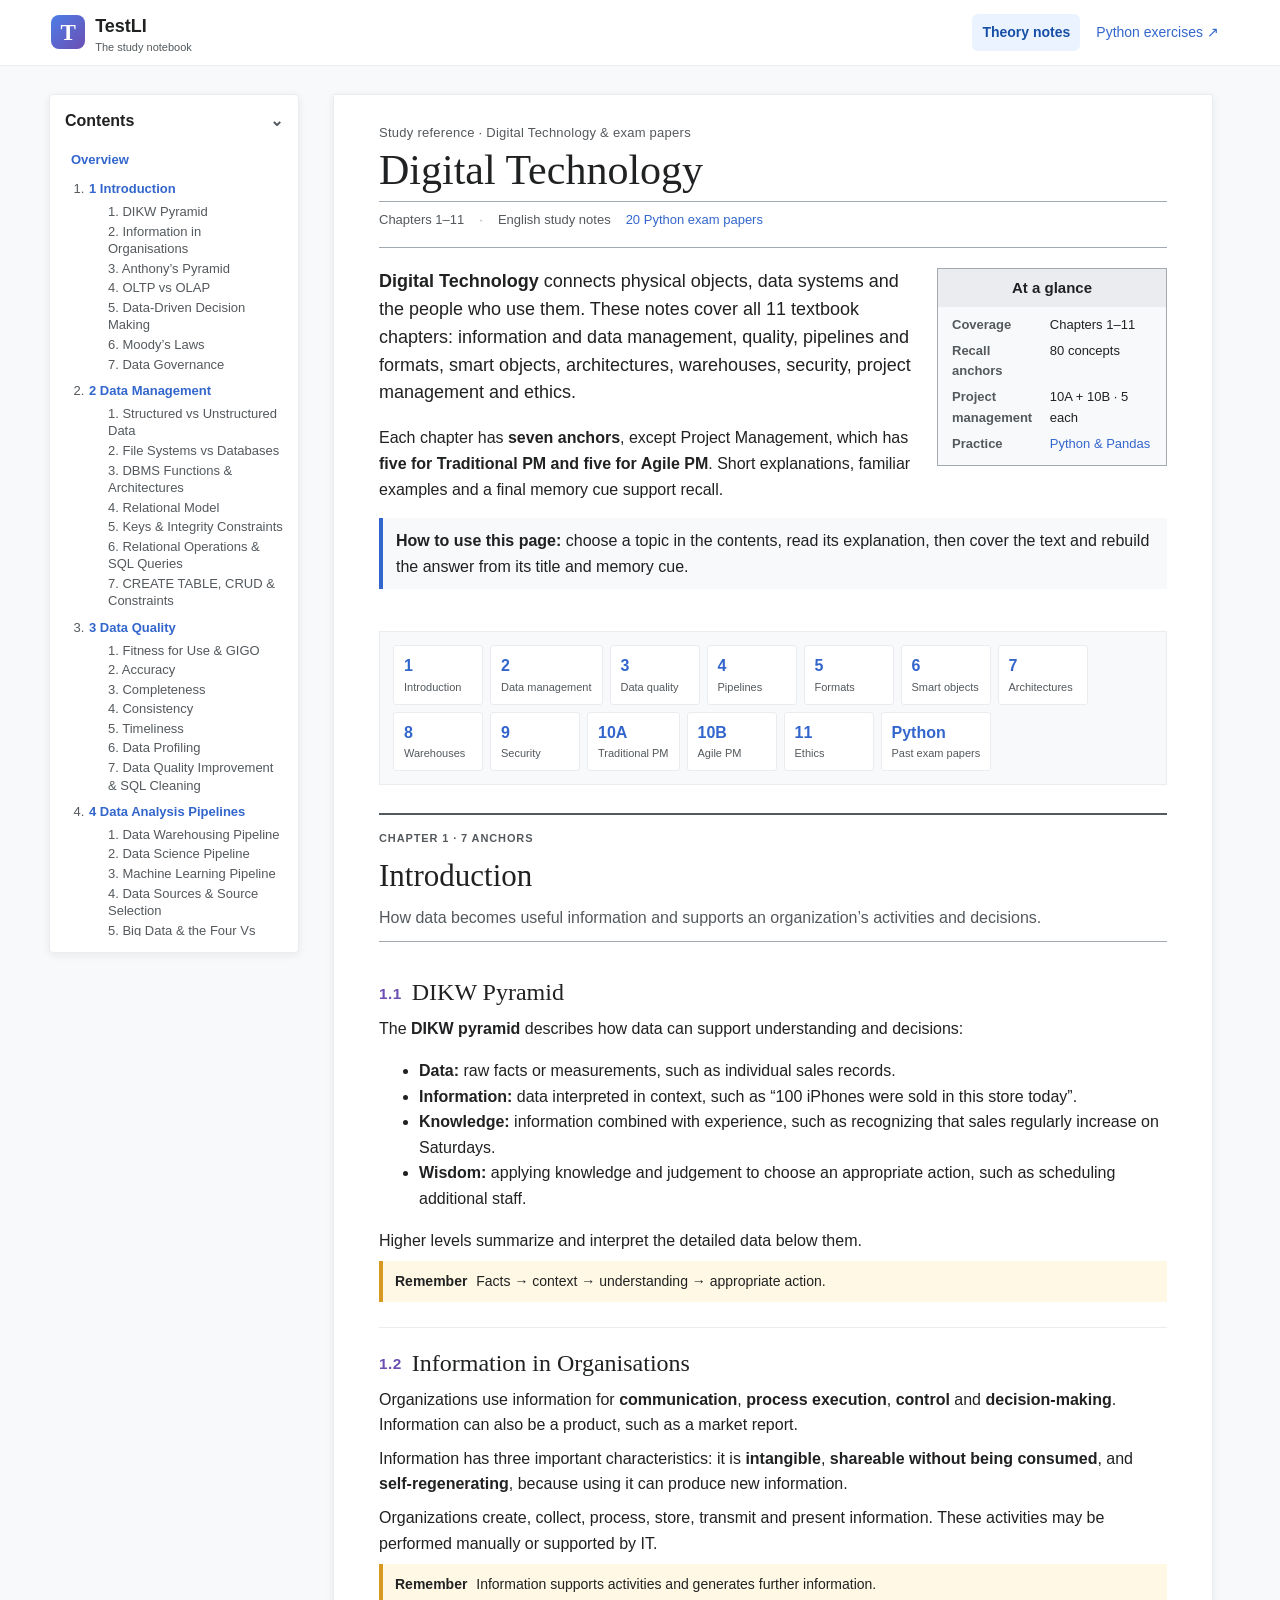
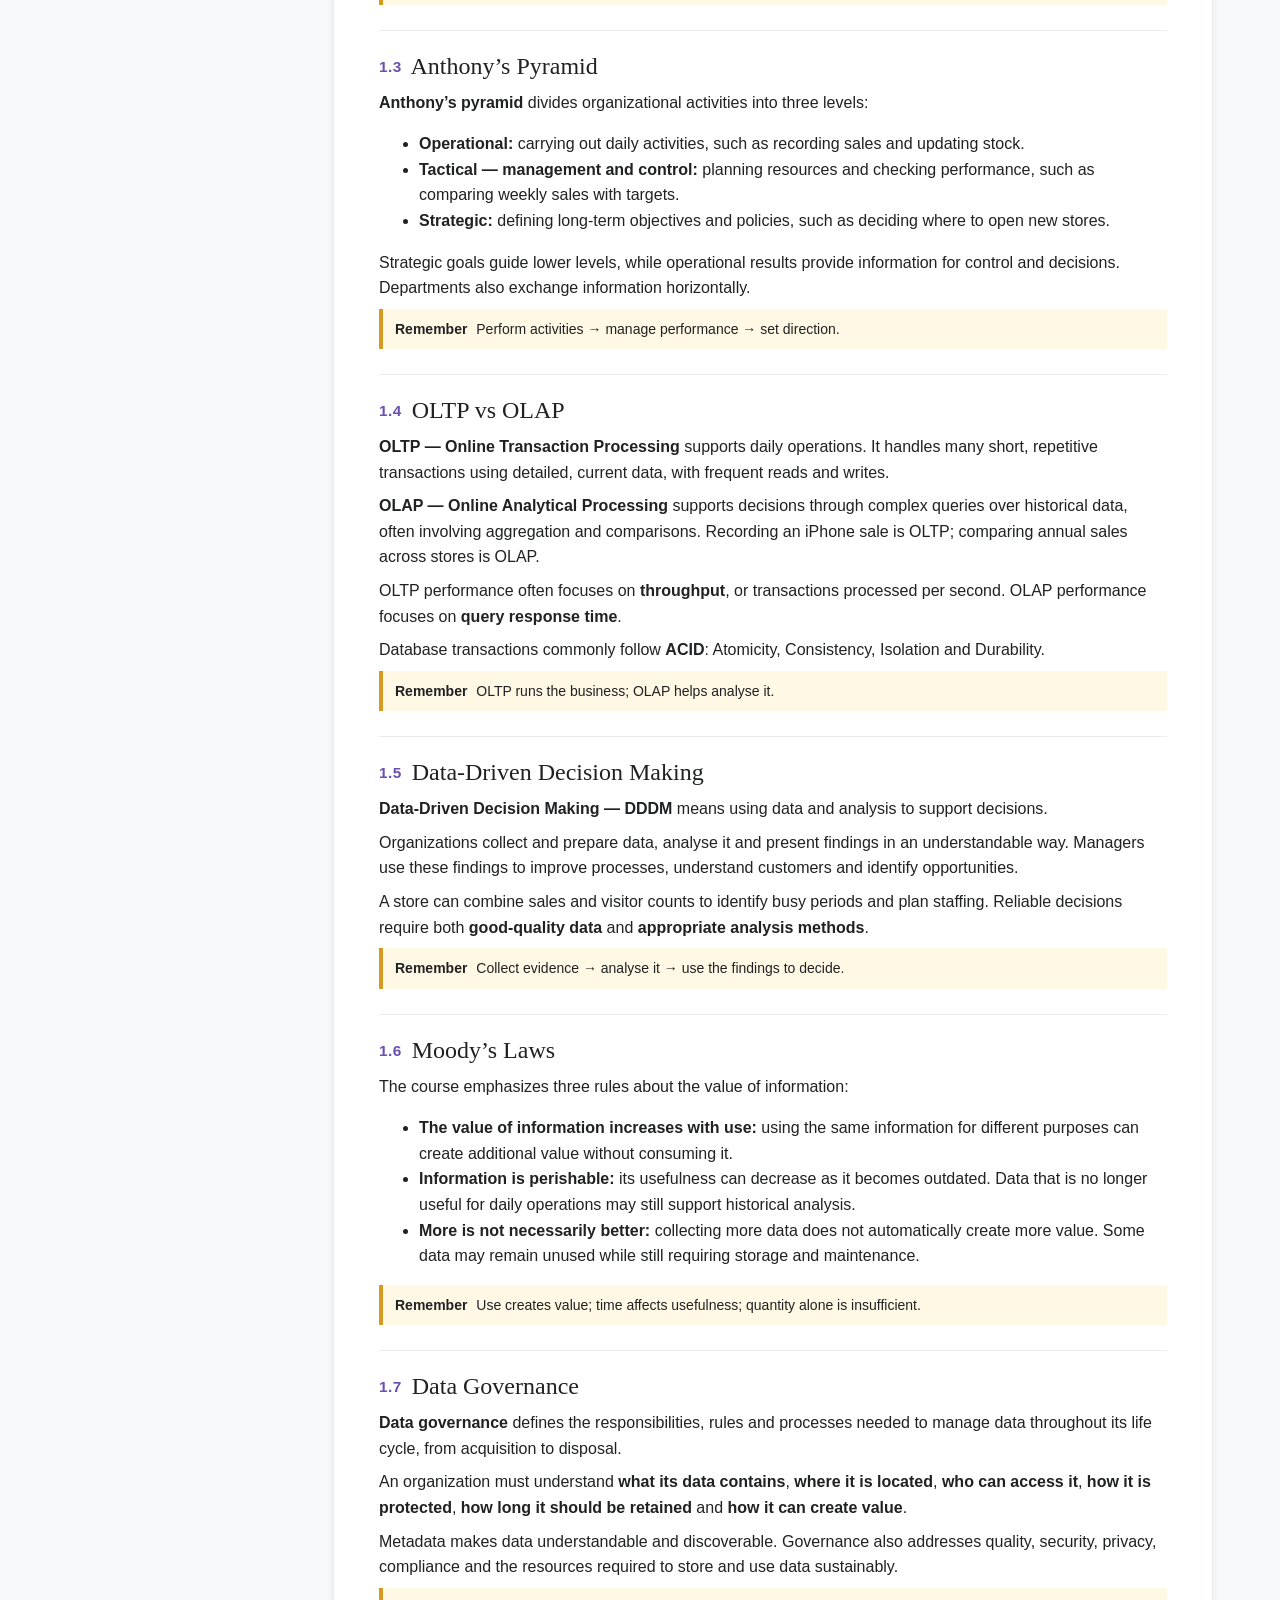
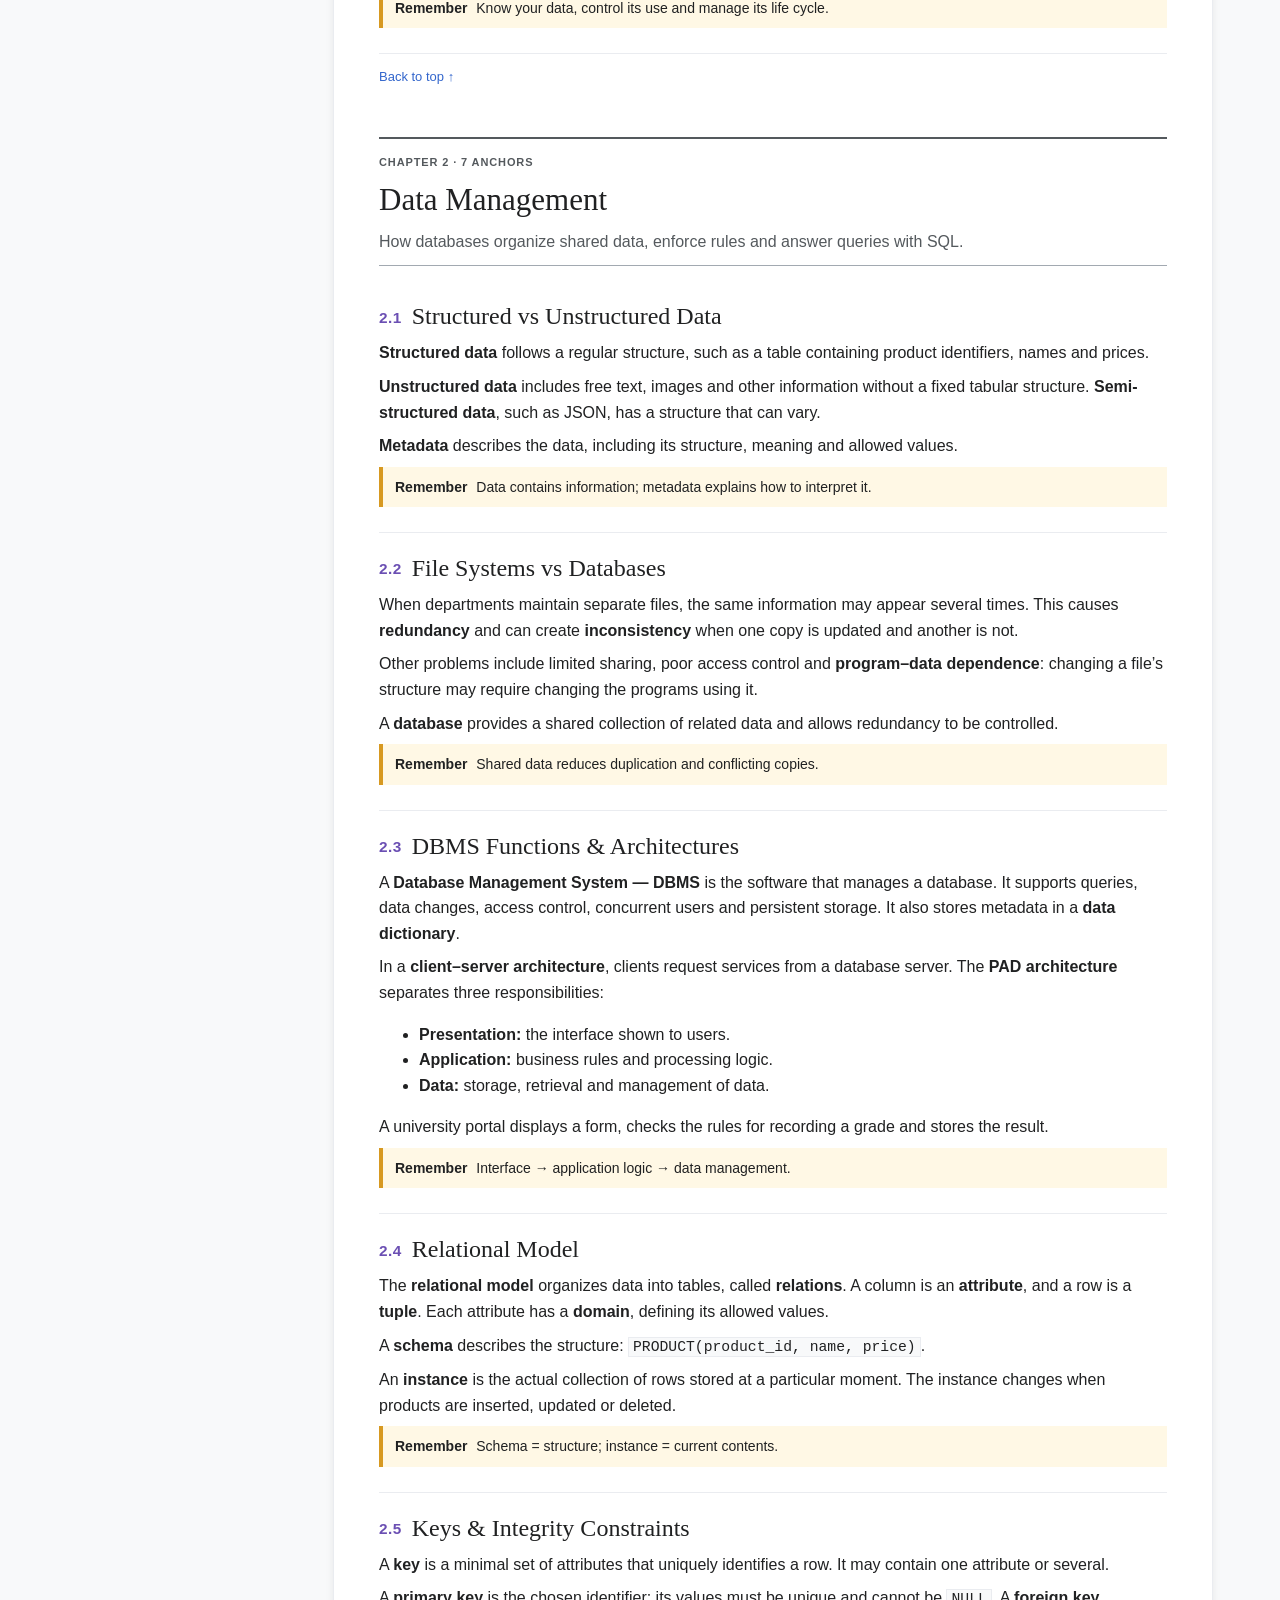
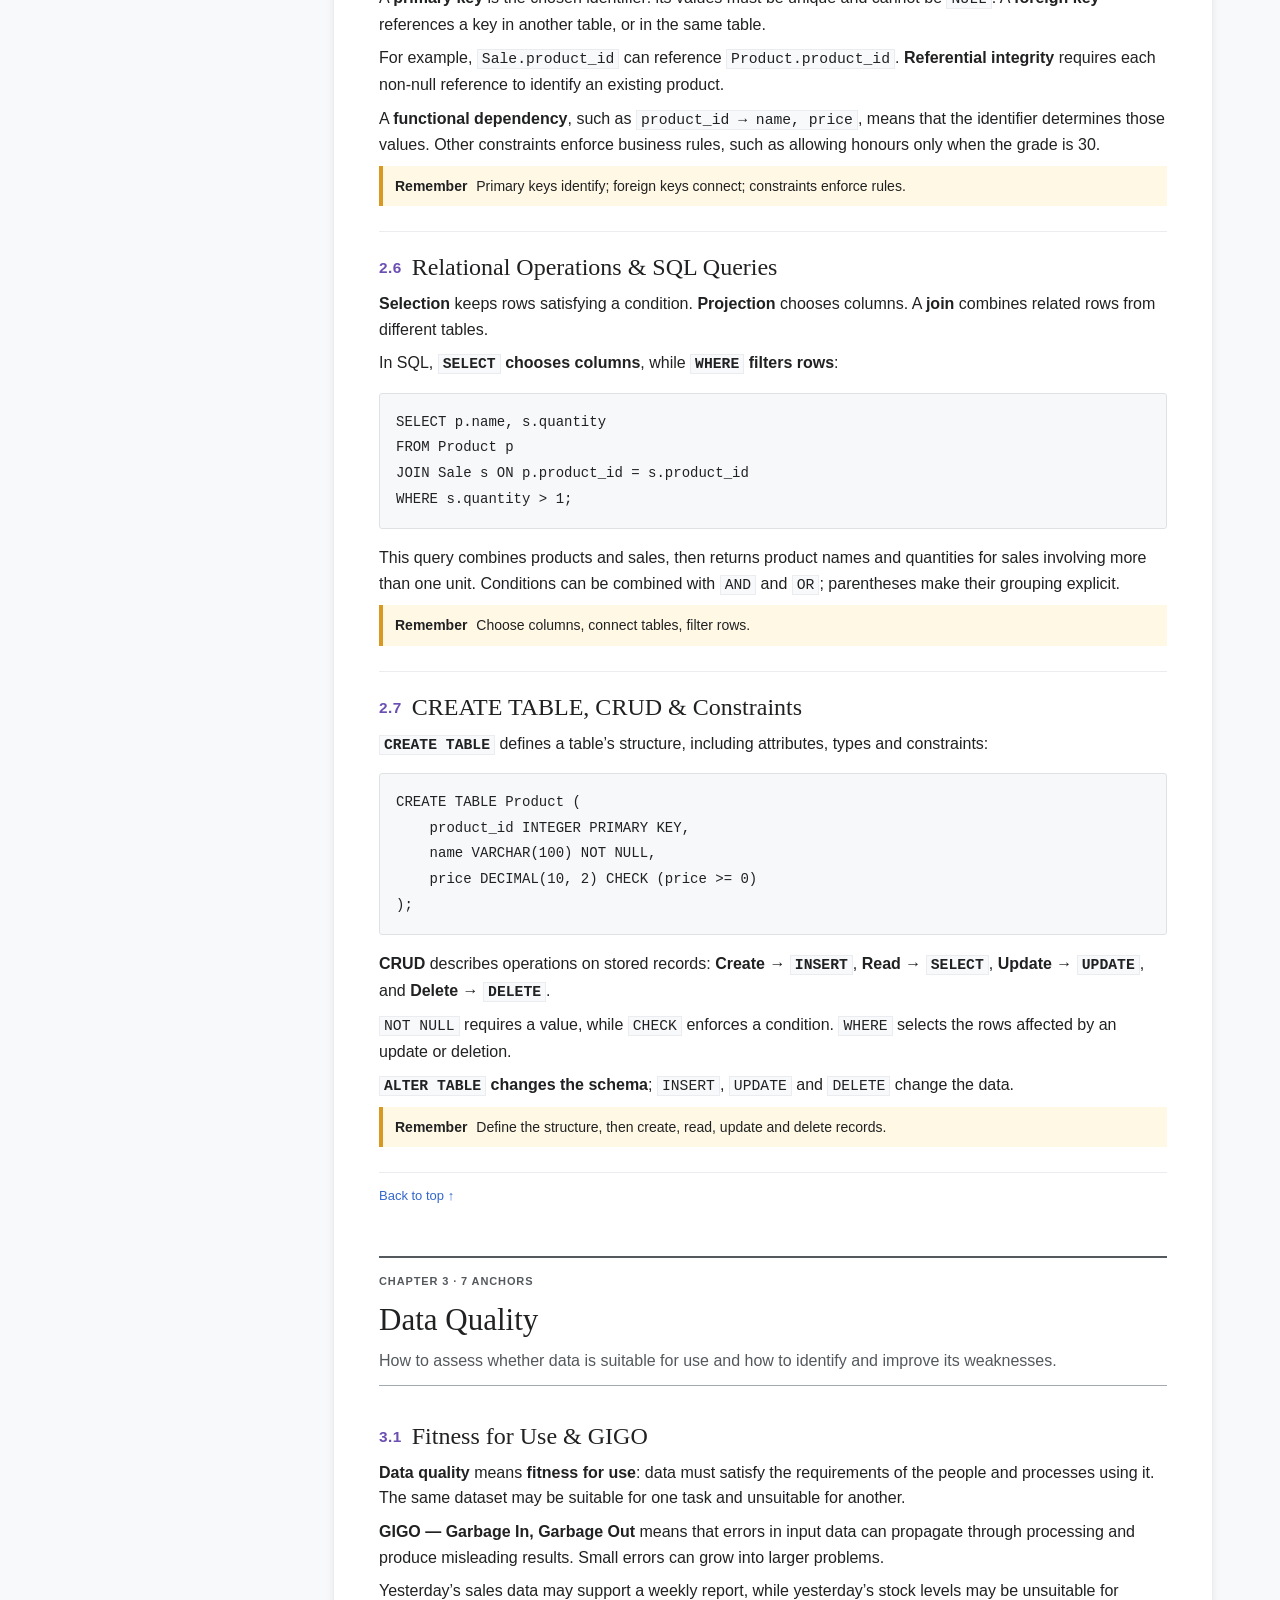
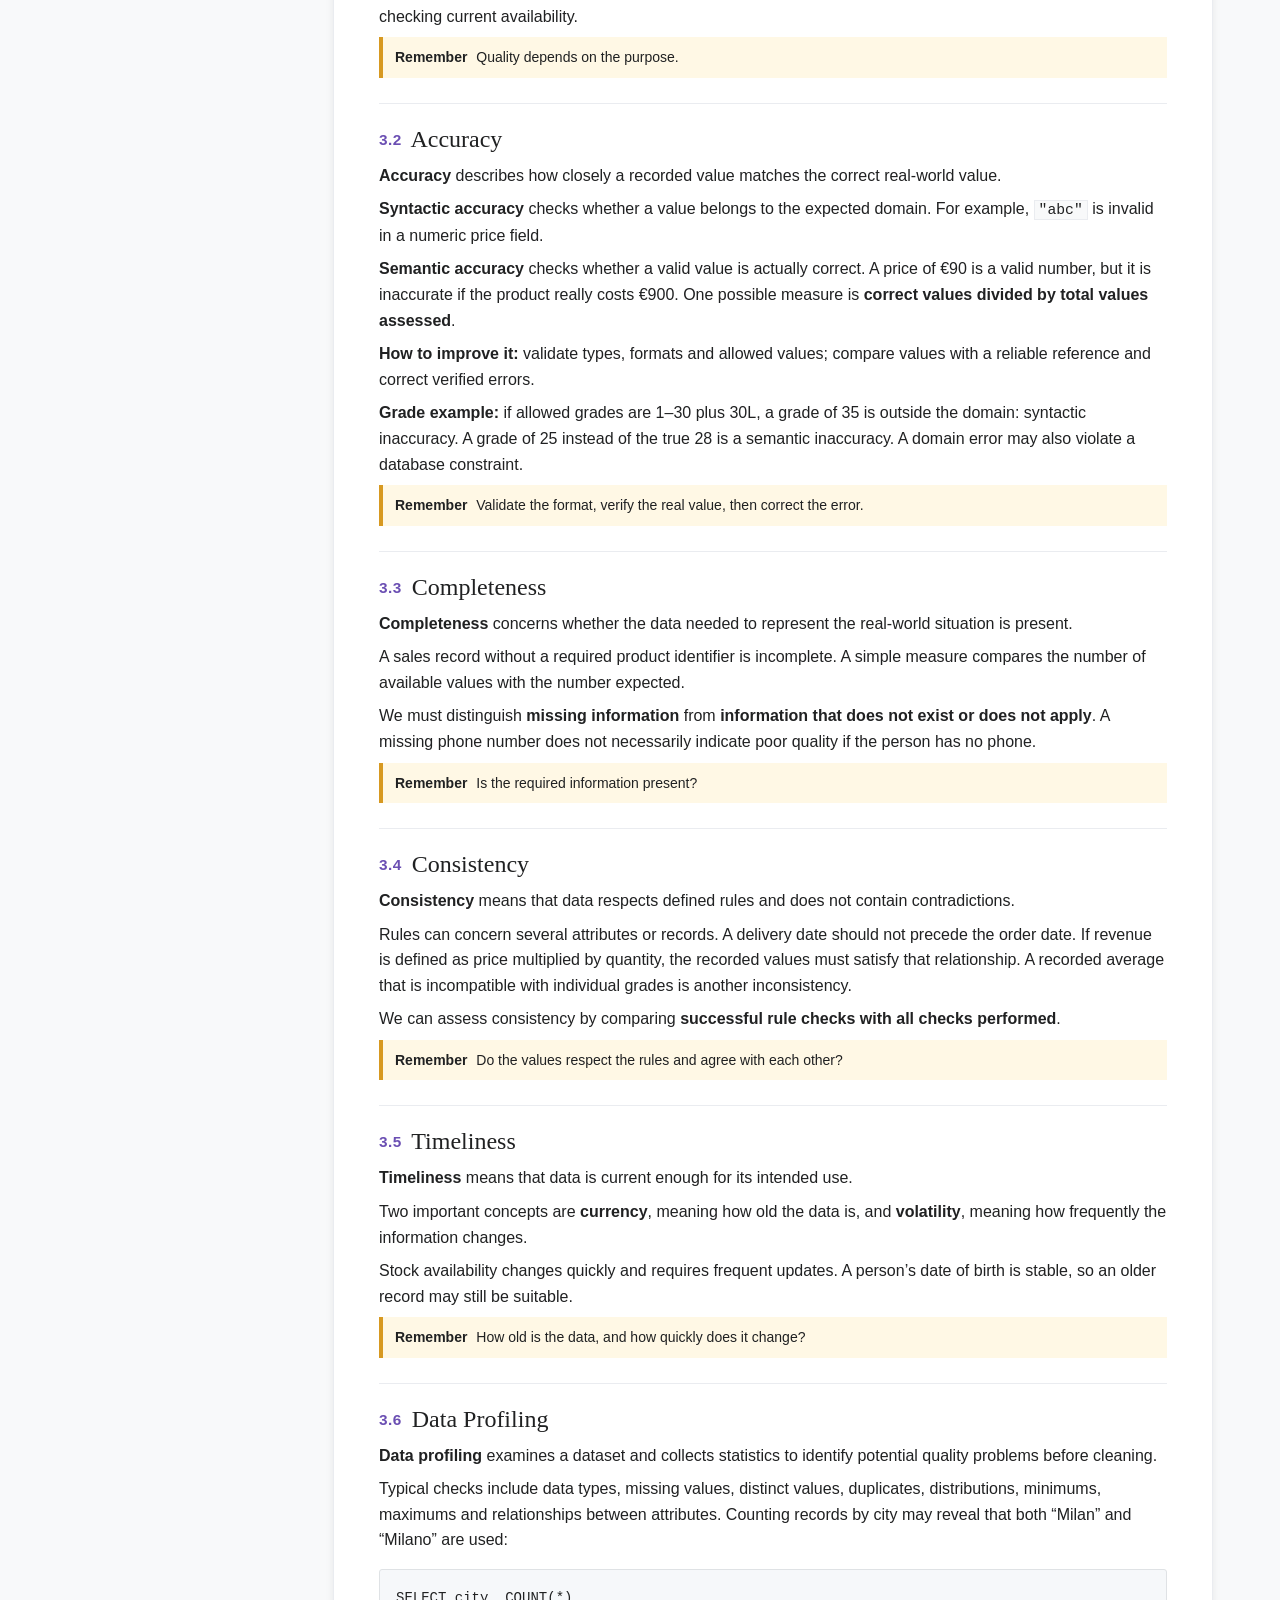
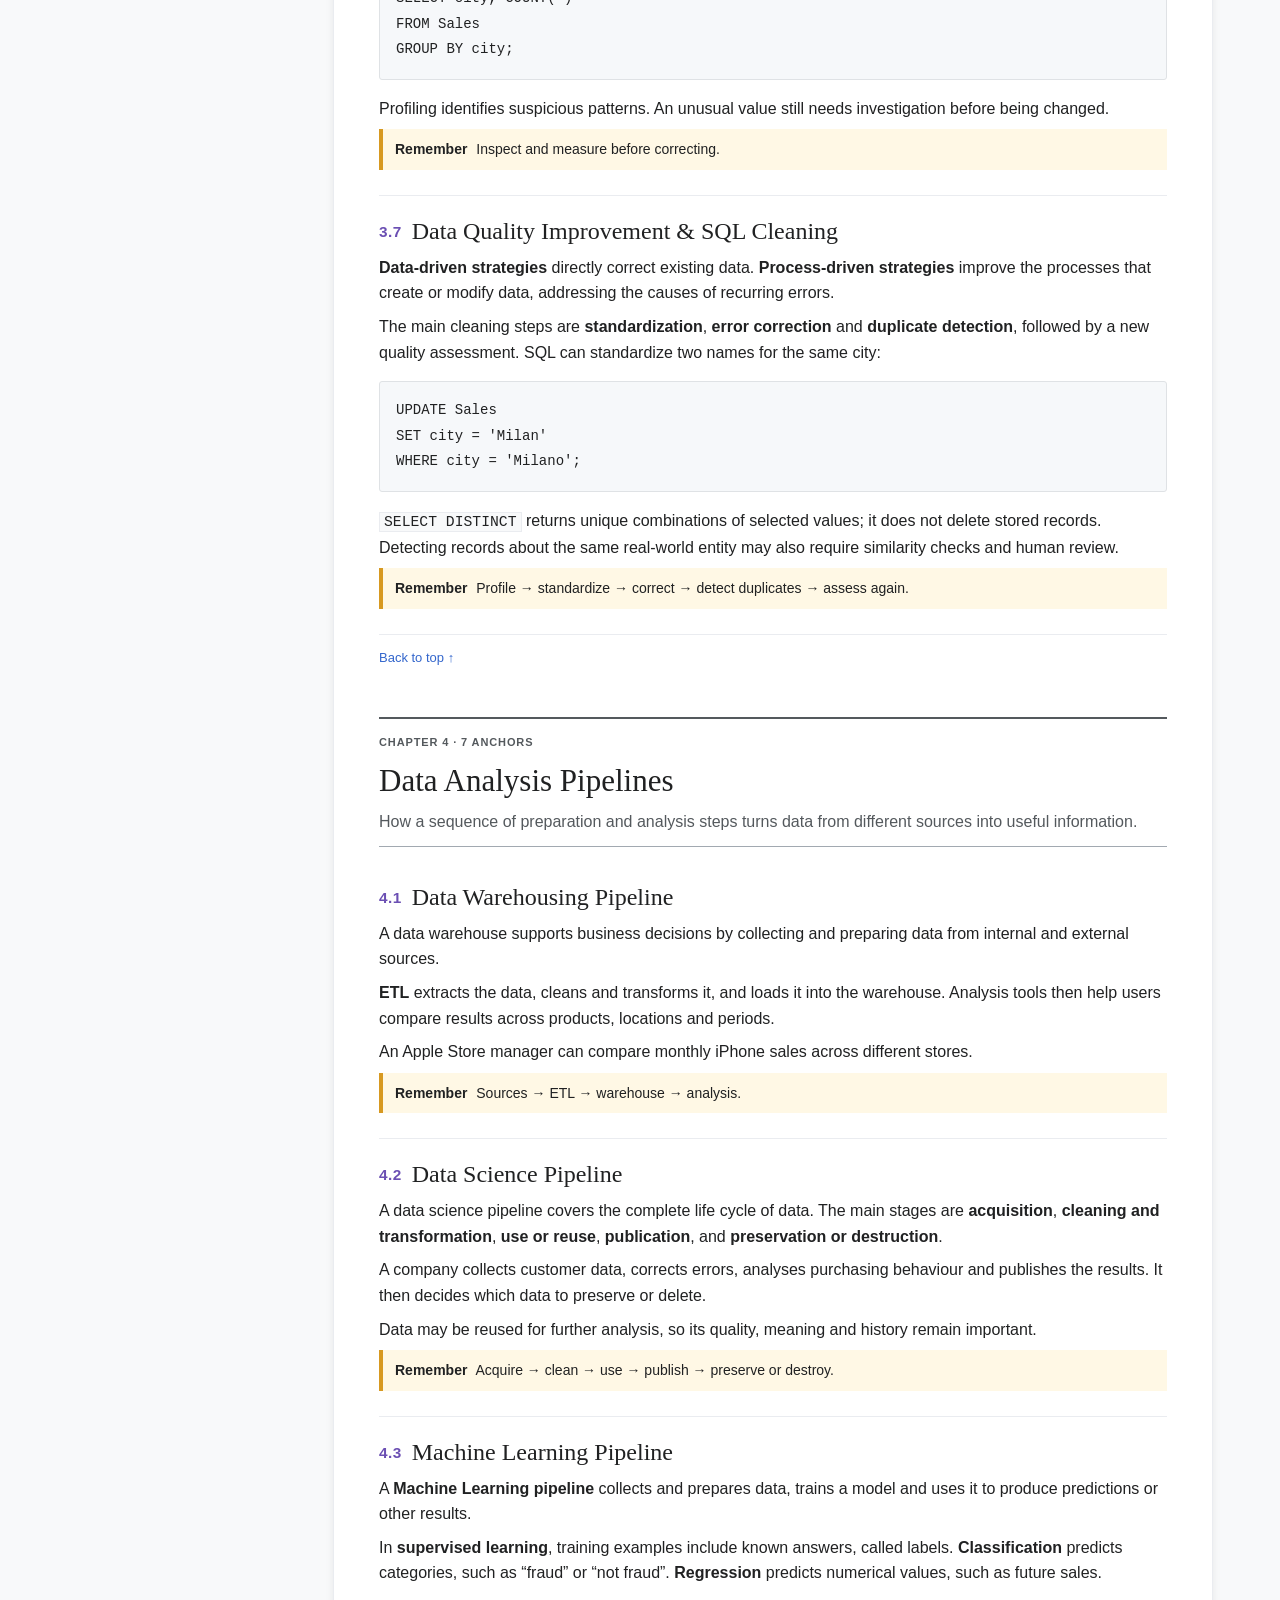
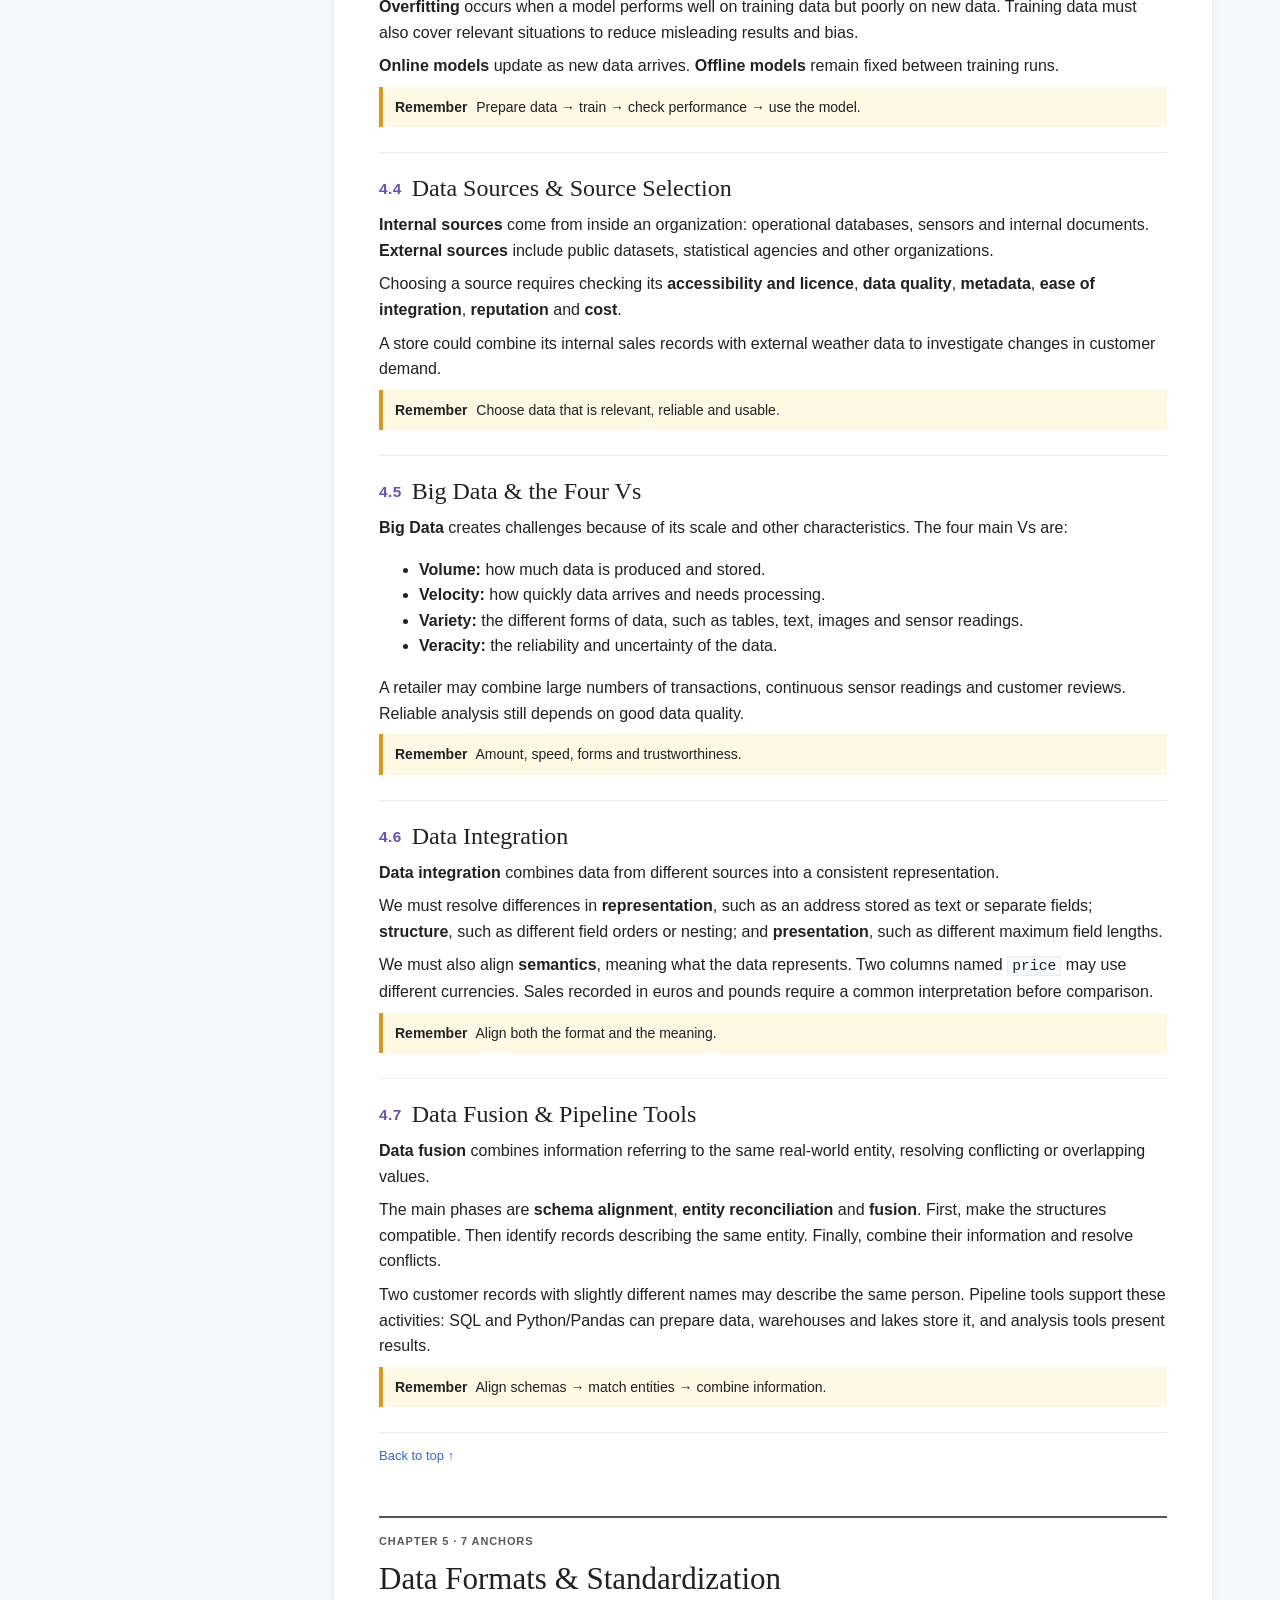
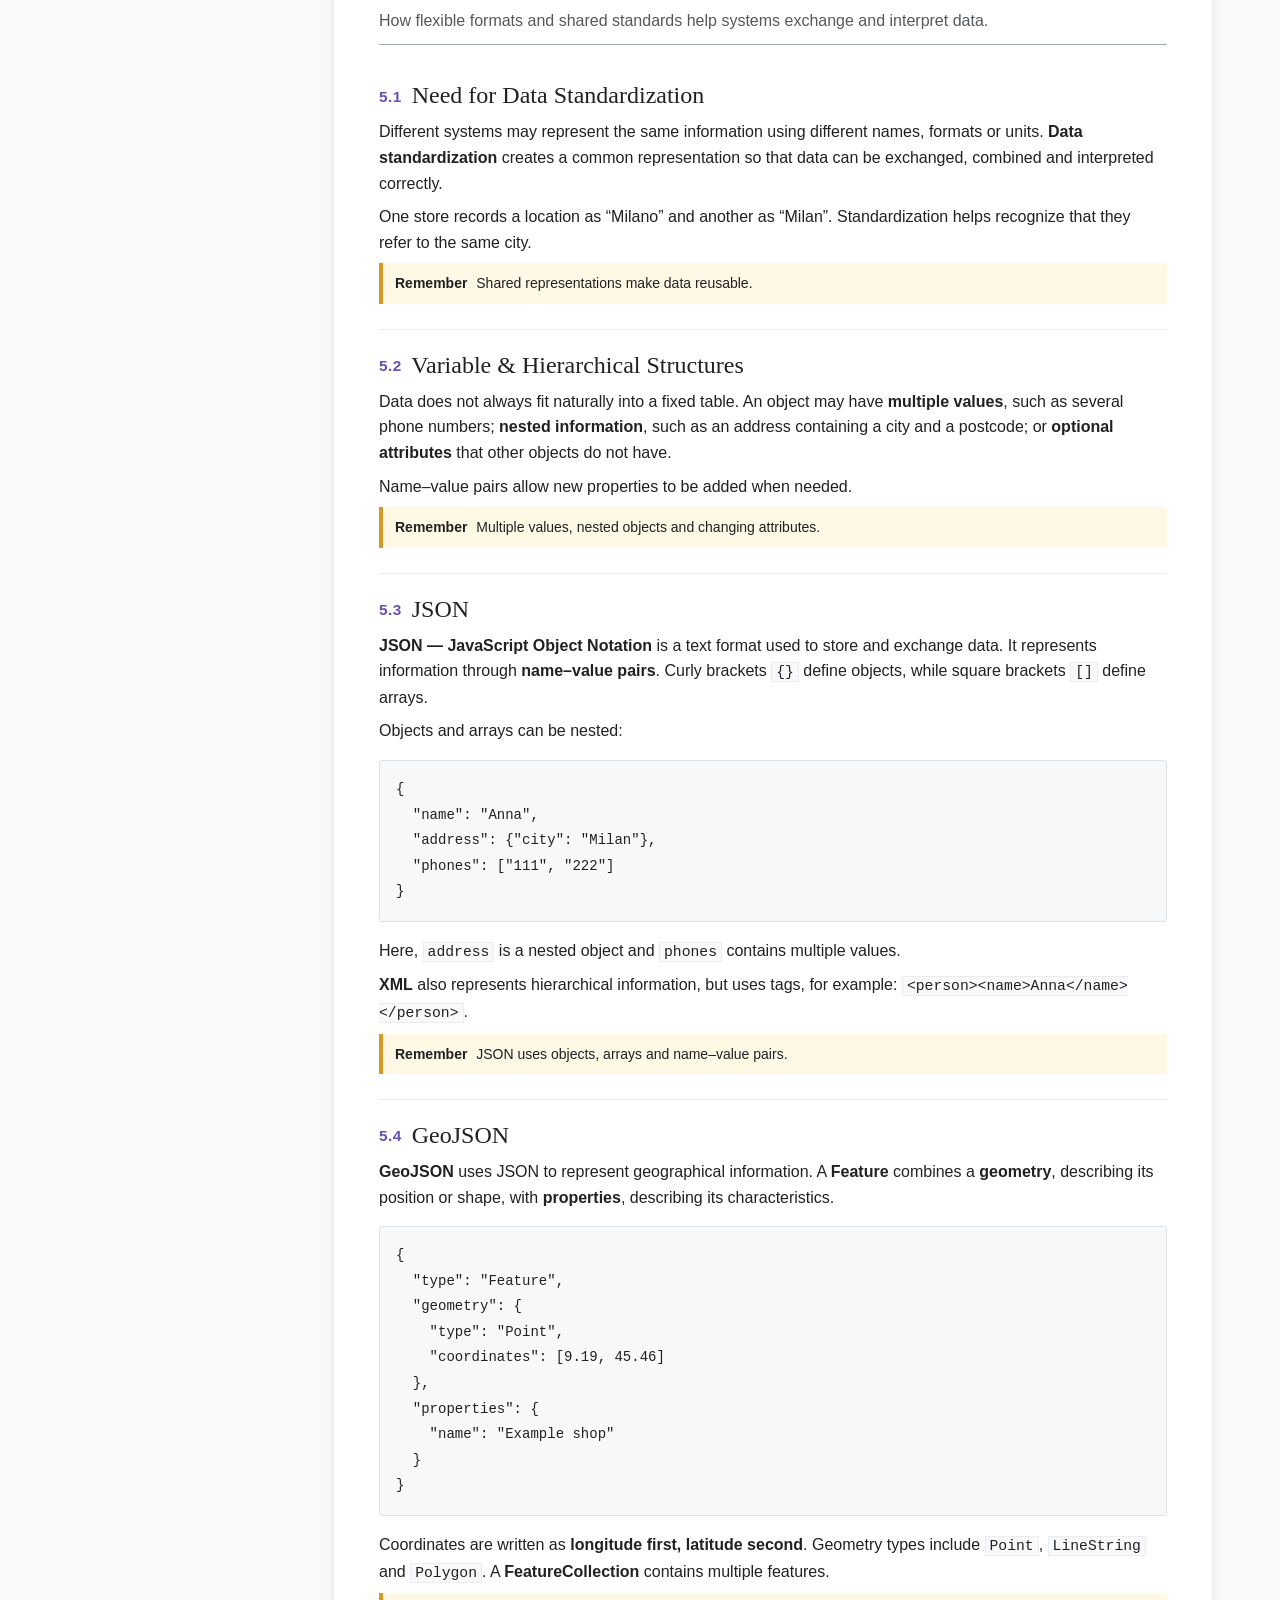
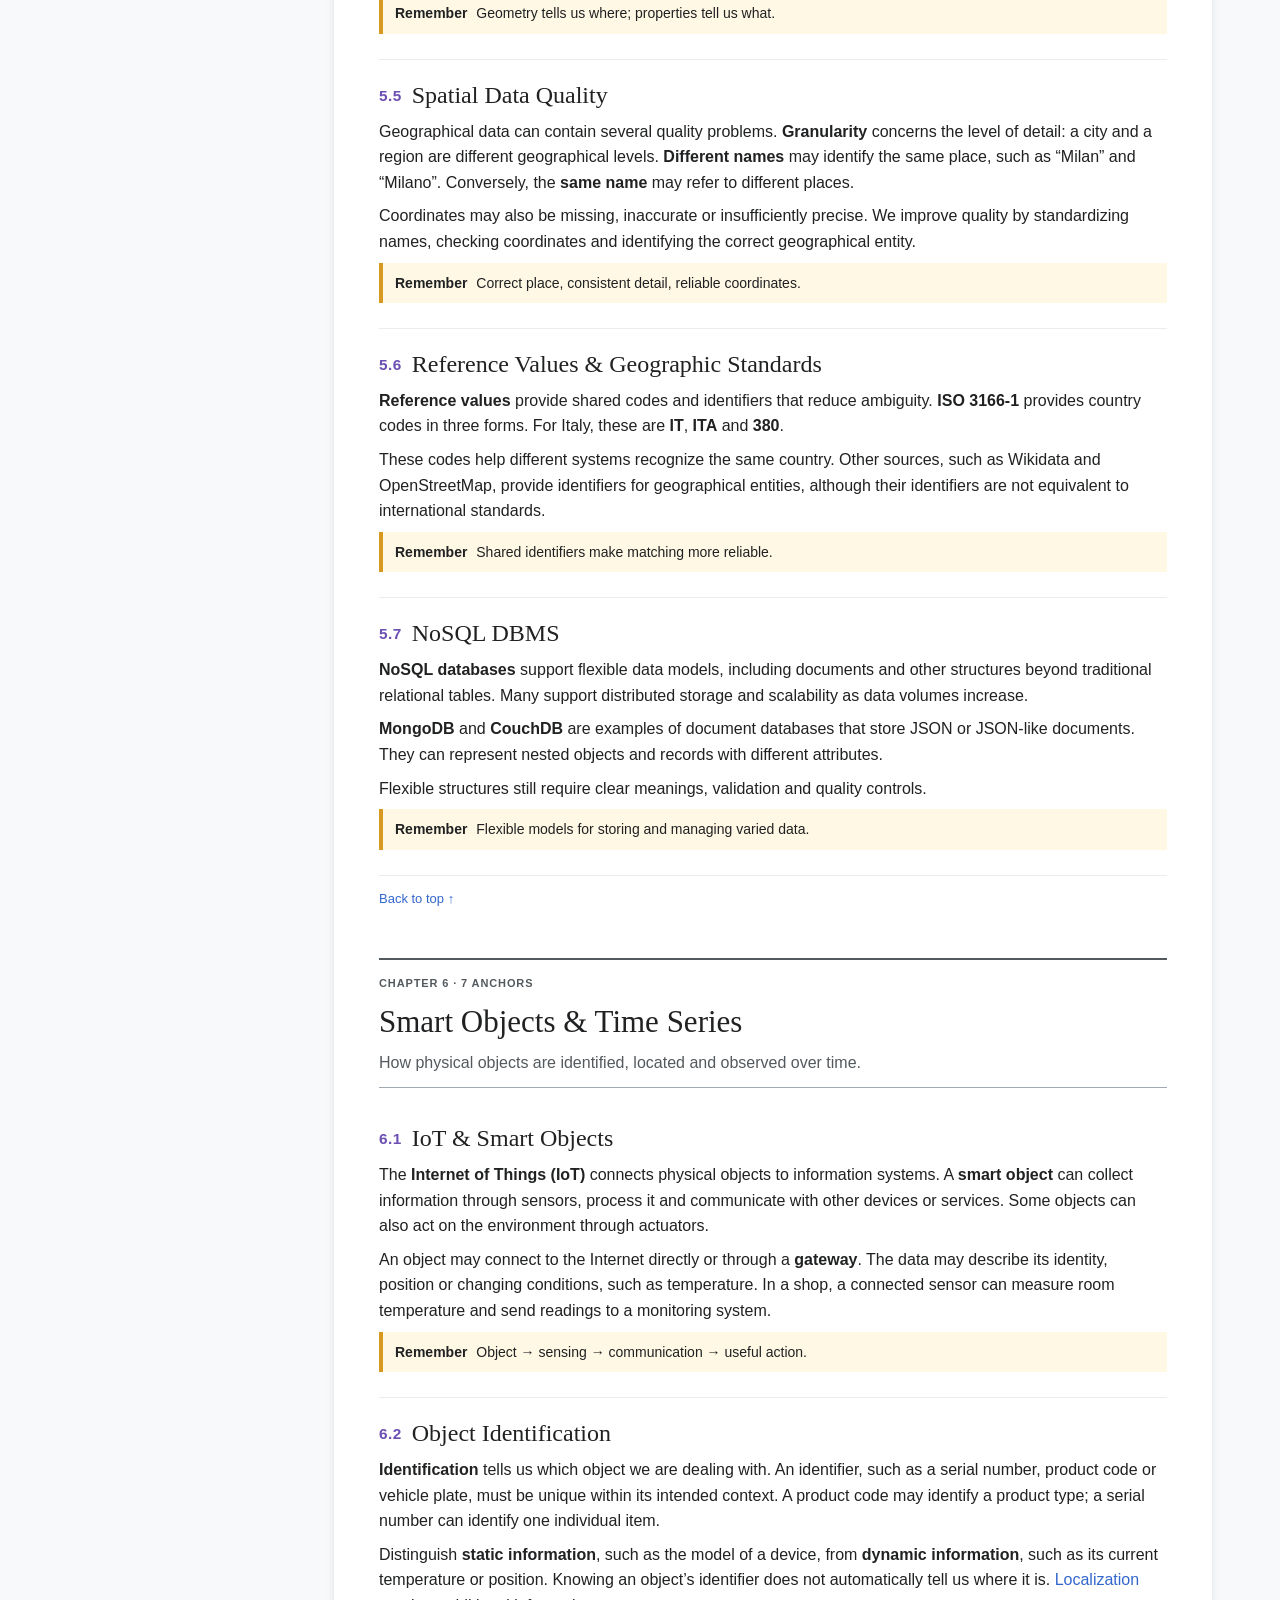
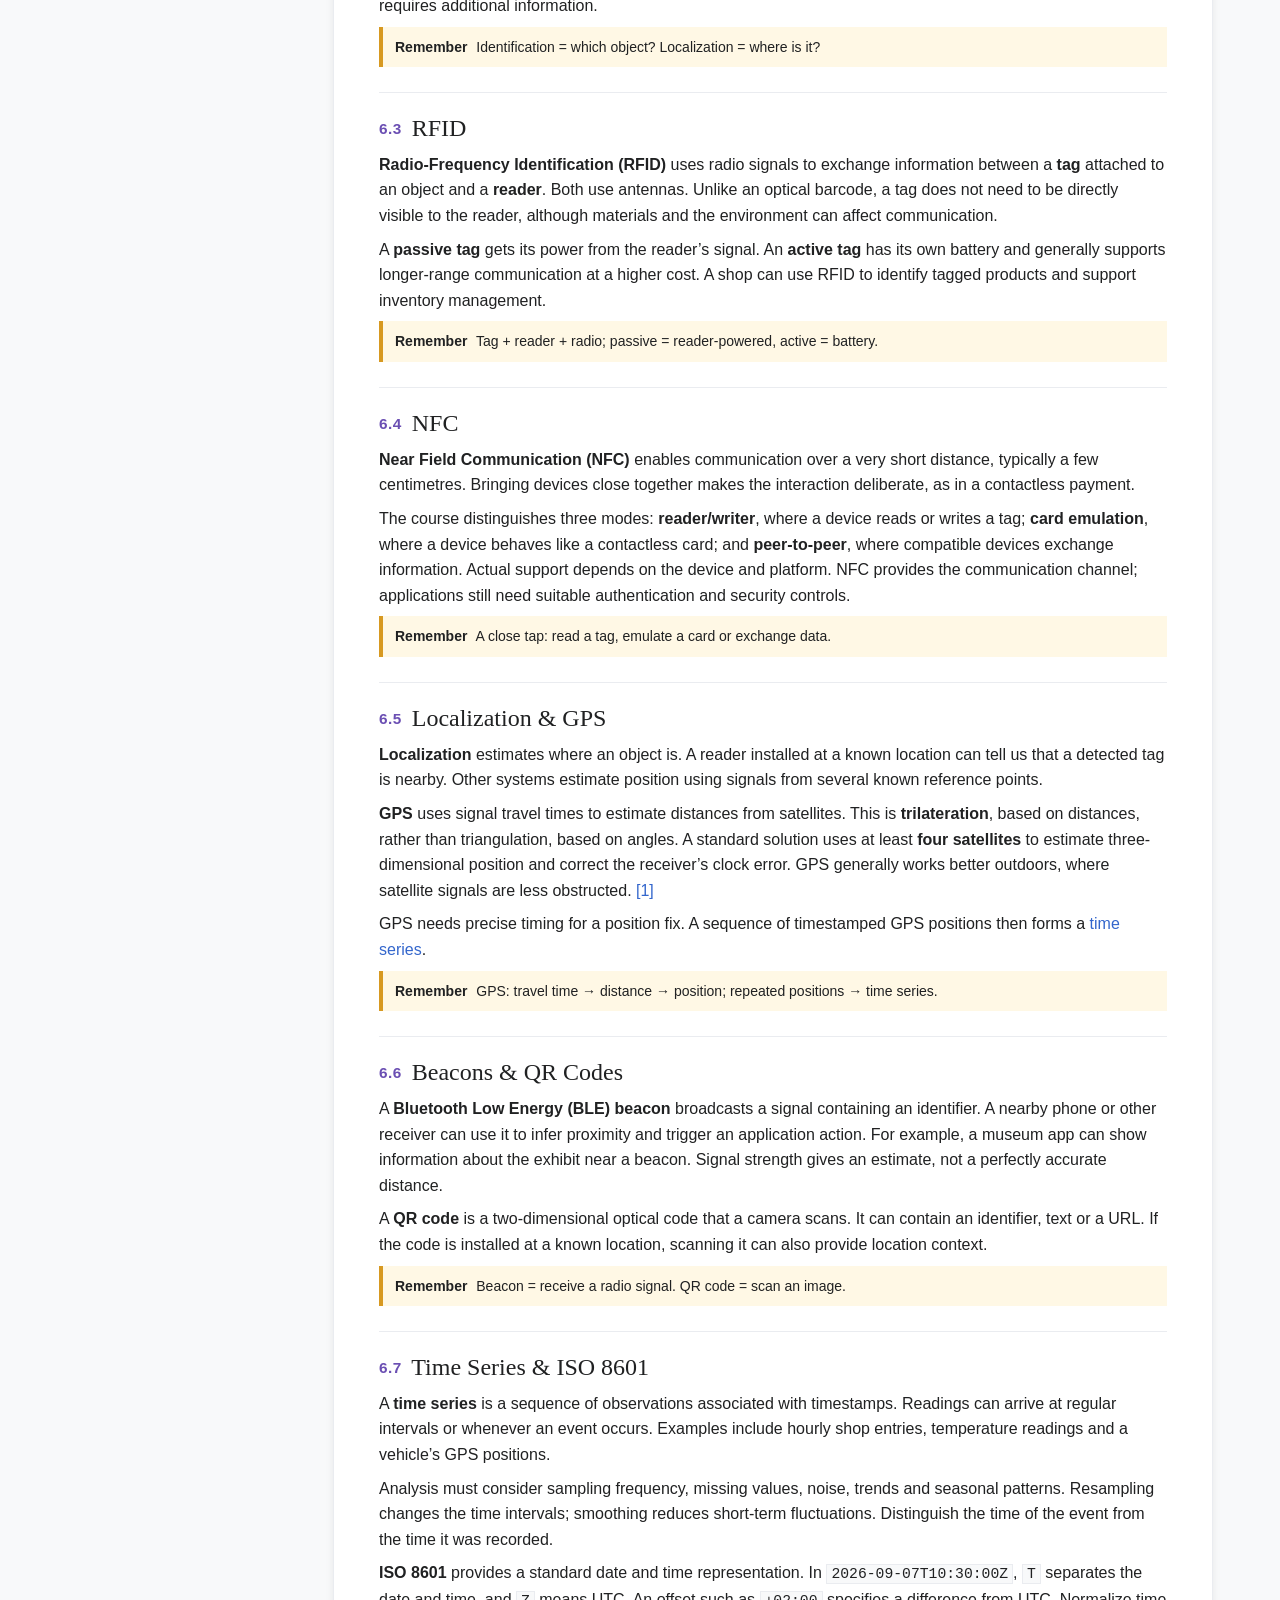
==== commit c5ef21da: "Add chapters 1–5 to Digital Technology notes" ====
--- a/notes.html
+++ b/notes.html
@@ -4,7 +4,7 @@
   <meta charset="UTF-8">
   <meta name="viewport" content="width=device-width, initial-scale=1, viewport-fit=cover">
   <meta name="theme-color" content="#ffffff">
-  <meta name="description" content="Digital Technology study notes: chapters 6–11 in 45 recall anchors. Smart objects, data architectures, warehouses, security, project management, ethics and 20 original Python exam questions.">
+  <meta name="description" content="Digital Technology study notes: chapters 1–11 in 80 recall anchors. Data management, quality, pipelines, formats, smart objects, architectures, warehouses, security, project management, ethics and 20 original Python exam questions.">
   <title>Digital Technology — Study notes | TestLI</title>
   <link rel="icon" href="icon.svg" type="image/svg+xml">
   <link rel="manifest" href="manifest.json">
@@ -21,7 +21,52 @@
     <aside class="contents-sidebar" aria-label="Article contents">
       <details id="contents" open>
         <summary>Contents <span aria-hidden="true">⌄</span></summary>
-        <nav aria-label="Chapters and topics"><a class="toc-start" href="#article">Overview</a><ol class="toc-list"><li><a href="#chapter-6"><span>6</span> Smart Objects &amp; Time Series</a><ol>
+        <nav aria-label="Chapters and topics"><a class="toc-start" href="#article">Overview</a><ol class="toc-list"><li><a href="#chapter-1"><span>1</span> Introduction</a><ol>
+<li><a href="#c1-dikw">1. DIKW Pyramid</a></li>
+<li><a href="#c1-information-organisations">2. Information in Organisations</a></li>
+<li><a href="#c1-anthony">3. Anthony’s Pyramid</a></li>
+<li><a href="#c1-oltp-olap">4. OLTP vs OLAP</a></li>
+<li><a href="#c1-dddm">5. Data-Driven Decision Making</a></li>
+<li><a href="#c1-moody">6. Moody’s Laws</a></li>
+<li><a href="#c1-governance">7. Data Governance</a></li>
+</ol></li>
+<li><a href="#chapter-2"><span>2</span> Data Management</a><ol>
+<li><a href="#c2-structured-unstructured">1. Structured vs Unstructured Data</a></li>
+<li><a href="#c2-files-databases">2. File Systems vs Databases</a></li>
+<li><a href="#c2-dbms">3. DBMS Functions &amp; Architectures</a></li>
+<li><a href="#c2-relational-model">4. Relational Model</a></li>
+<li><a href="#c2-keys-constraints">5. Keys &amp; Integrity Constraints</a></li>
+<li><a href="#c2-sql-queries">6. Relational Operations &amp; SQL Queries</a></li>
+<li><a href="#c2-create-crud">7. CREATE TABLE, CRUD &amp; Constraints</a></li>
+</ol></li>
+<li><a href="#chapter-3"><span>3</span> Data Quality</a><ol>
+<li><a href="#c3-fitness-gigo">1. Fitness for Use &amp; GIGO</a></li>
+<li><a href="#c3-accuracy">2. Accuracy</a></li>
+<li><a href="#c3-completeness">3. Completeness</a></li>
+<li><a href="#c3-consistency">4. Consistency</a></li>
+<li><a href="#c3-timeliness">5. Timeliness</a></li>
+<li><a href="#c3-profiling">6. Data Profiling</a></li>
+<li><a href="#c3-improvement">7. Data Quality Improvement &amp; SQL Cleaning</a></li>
+</ol></li>
+<li><a href="#chapter-4"><span>4</span> Data Analysis Pipelines</a><ol>
+<li><a href="#c4-warehouse-pipeline">1. Data Warehousing Pipeline</a></li>
+<li><a href="#c4-data-science-pipeline">2. Data Science Pipeline</a></li>
+<li><a href="#c4-ml-pipeline">3. Machine Learning Pipeline</a></li>
+<li><a href="#c4-source-selection">4. Data Sources &amp; Source Selection</a></li>
+<li><a href="#c4-four-vs">5. Big Data &amp; the Four Vs</a></li>
+<li><a href="#c4-integration">6. Data Integration</a></li>
+<li><a href="#c4-fusion-tools">7. Data Fusion &amp; Pipeline Tools</a></li>
+</ol></li>
+<li><a href="#chapter-5"><span>5</span> Data Formats &amp; Standardization</a><ol>
+<li><a href="#c5-standardization">1. Need for Data Standardization</a></li>
+<li><a href="#c5-variable-structures">2. Variable &amp; Hierarchical Structures</a></li>
+<li><a href="#c5-json">3. JSON</a></li>
+<li><a href="#c5-geojson">4. GeoJSON</a></li>
+<li><a href="#c5-spatial-quality">5. Spatial Data Quality</a></li>
+<li><a href="#c5-geographic-standards">6. Reference Values &amp; Geographic Standards</a></li>
+<li><a href="#c5-nosql">7. NoSQL DBMS</a></li>
+</ol></li>
+<li><a href="#chapter-6"><span>6</span> Smart Objects &amp; Time Series</a><ol>
 <li><a href="#iot">1. IoT &amp; Smart Objects</a></li>
 <li><a href="#identification">2. Object Identification</a></li>
 <li><a href="#rfid">3. RFID</a></li>
@@ -106,16 +151,193 @@
     <main id="article">
       <div class="article-kicker">Study reference · Digital Technology &amp; exam papers</div>
       <h1>Digital Technology</h1>
-      <div class="article-tabs"><span>Chapters 6–11</span><span>English study notes</span><a href="#python-exams">20 Python exam papers</a></div>
+      <div class="article-tabs"><span>Chapters 1–11</span><span>English study notes</span><a href="#python-exams">20 Python exam papers</a></div>
       <div class="article-intro">
-        <aside class="infobox" aria-label="At a glance"><h2>At a glance</h2><dl><dt>Coverage</dt><dd>Chapters 6–11</dd><dt>Recall anchors</dt><dd>45 concepts</dd><dt>Project management</dt><dd>10A + 10B · 5 each</dd><dt>Practice</dt><dd><a href="index.html">Python & Pandas</a></dd></dl></aside>
-        <p class="lead"><strong>Digital Technology</strong> connects physical objects, data systems and the people who use them. These notes follow the textbook from smart objects and time series to data architectures, warehouses, security, project management and ethics.</p>
+        <aside class="infobox" aria-label="At a glance"><h2>At a glance</h2><dl><dt>Coverage</dt><dd>Chapters 1–11</dd><dt>Recall anchors</dt><dd>80 concepts</dd><dt>Project management</dt><dd>10A + 10B · 5 each</dd><dt>Practice</dt><dd><a href="index.html">Python & Pandas</a></dd></dl></aside>
+        <p class="lead"><strong>Digital Technology</strong> connects physical objects, data systems and the people who use them. These notes cover all 11 textbook chapters: information and data management, quality, pipelines and formats, smart objects, architectures, warehouses, security, project management and ethics.</p>
         <p>Each chapter has <strong>seven anchors</strong>, except Project Management, which has <strong>five for Traditional PM and five for Agile PM</strong>. Short explanations, familiar examples and a final memory cue support recall.</p>
         <p class="reading-note"><strong>How to use this page:</strong> choose a topic in the contents, read its explanation, then cover the text and rebuild the answer from its title and memory cue.</p>
       </div>
       <nav class="chapter-index" aria-label="Jump to a chapter">
+        <a href="#chapter-1">1 <span>Introduction</span></a><a href="#chapter-2">2 <span>Data management</span></a><a href="#chapter-3">3 <span>Data quality</span></a><a href="#chapter-4">4 <span>Pipelines</span></a><a href="#chapter-5">5 <span>Formats</span></a>
         <a href="#chapter-6">6 <span>Smart objects</span></a><a href="#chapter-7">7 <span>Architectures</span></a><a href="#chapter-8">8 <span>Warehouses</span></a><a href="#chapter-9">9 <span>Security</span></a><a href="#chapter-10a">10A <span>Traditional PM</span></a><a href="#chapter-10b">10B <span>Agile PM</span></a><a href="#chapter-11">11 <span>Ethics</span></a><a href="#python-exams">Python <span>Past exam papers</span></a>
       </nav>
+<section class="chapter" id="chapter-1" aria-labelledby="heading-1"><header class="chapter-heading"><p class="chapter-label">Chapter 1 · 7 anchors</p><h2 id="heading-1">Introduction</h2><p>How data becomes useful information and supports an organization’s activities and decisions.</p></header>
+<section class="anchor-section" id="c1-dikw" aria-labelledby="title-c1-dikw"><h3 id="title-c1-dikw"><span class="section-number">1.1</span> DIKW Pyramid <a class="permalink" href="#c1-dikw" aria-label="Link to DIKW Pyramid">#</a></h3>
+<p>The <strong>DIKW pyramid</strong> describes how data can support understanding and decisions:</p>
+<ul><li><strong>Data:</strong> raw facts or measurements, such as individual sales records.</li><li><strong>Information:</strong> data interpreted in context, such as “100 iPhones were sold in this store today”.</li><li><strong>Knowledge:</strong> information combined with experience, such as recognizing that sales regularly increase on Saturdays.</li><li><strong>Wisdom:</strong> applying knowledge and judgement to choose an appropriate action, such as scheduling additional staff.</li></ul>
+<p>Higher levels summarize and interpret the detailed data below them.</p><p class="memory-cue"><strong>Remember</strong> Facts → context → understanding → appropriate action.</p></section>
+<section class="anchor-section" id="c1-information-organisations" aria-labelledby="title-c1-information-organisations"><h3 id="title-c1-information-organisations"><span class="section-number">1.2</span> Information in Organisations <a class="permalink" href="#c1-information-organisations" aria-label="Link to Information in Organisations">#</a></h3>
+<p>Organizations use information for <strong>communication</strong>, <strong>process execution</strong>, <strong>control</strong> and <strong>decision-making</strong>. Information can also be a product, such as a market report.</p>
+<p>Information has three important characteristics: it is <strong>intangible</strong>, <strong>shareable without being consumed</strong>, and <strong>self-regenerating</strong>, because using it can produce new information.</p>
+<p>Organizations create, collect, process, store, transmit and present information. These activities may be performed manually or supported by IT.</p><p class="memory-cue"><strong>Remember</strong> Information supports activities and generates further information.</p></section>
+<section class="anchor-section" id="c1-anthony" aria-labelledby="title-c1-anthony"><h3 id="title-c1-anthony"><span class="section-number">1.3</span> Anthony’s Pyramid <a class="permalink" href="#c1-anthony" aria-label="Link to Anthony’s Pyramid">#</a></h3>
+<p><strong>Anthony’s pyramid</strong> divides organizational activities into three levels:</p>
+<ul><li><strong>Operational:</strong> carrying out daily activities, such as recording sales and updating stock.</li><li><strong>Tactical — management and control:</strong> planning resources and checking performance, such as comparing weekly sales with targets.</li><li><strong>Strategic:</strong> defining long-term objectives and policies, such as deciding where to open new stores.</li></ul>
+<p>Strategic goals guide lower levels, while operational results provide information for control and decisions. Departments also exchange information horizontally.</p><p class="memory-cue"><strong>Remember</strong> Perform activities → manage performance → set direction.</p></section>
+<section class="anchor-section" id="c1-oltp-olap" aria-labelledby="title-c1-oltp-olap"><h3 id="title-c1-oltp-olap"><span class="section-number">1.4</span> OLTP vs OLAP <a class="permalink" href="#c1-oltp-olap" aria-label="Link to OLTP vs OLAP">#</a></h3>
+<p><strong>OLTP — Online Transaction Processing</strong> supports daily operations. It handles many short, repetitive transactions using detailed, current data, with frequent reads and writes.</p>
+<p><strong>OLAP — Online Analytical Processing</strong> supports decisions through complex queries over historical data, often involving aggregation and comparisons. Recording an iPhone sale is OLTP; comparing annual sales across stores is OLAP.</p>
+<p>OLTP performance often focuses on <strong>throughput</strong>, or transactions processed per second. OLAP performance focuses on <strong>query response time</strong>.</p>
+<p>Database transactions commonly follow <strong>ACID</strong>: Atomicity, Consistency, Isolation and Durability.</p><p class="memory-cue"><strong>Remember</strong> OLTP runs the business; OLAP helps analyse it.</p></section>
+<section class="anchor-section" id="c1-dddm" aria-labelledby="title-c1-dddm"><h3 id="title-c1-dddm"><span class="section-number">1.5</span> Data-Driven Decision Making <a class="permalink" href="#c1-dddm" aria-label="Link to Data-Driven Decision Making">#</a></h3>
+<p><strong>Data-Driven Decision Making — DDDM</strong> means using data and analysis to support decisions.</p>
+<p>Organizations collect and prepare data, analyse it and present findings in an understandable way. Managers use these findings to improve processes, understand customers and identify opportunities.</p>
+<p>A store can combine sales and visitor counts to identify busy periods and plan staffing. Reliable decisions require both <strong>good-quality data</strong> and <strong>appropriate analysis methods</strong>.</p><p class="memory-cue"><strong>Remember</strong> Collect evidence → analyse it → use the findings to decide.</p></section>
+<section class="anchor-section" id="c1-moody" aria-labelledby="title-c1-moody"><h3 id="title-c1-moody"><span class="section-number">1.6</span> Moody’s Laws <a class="permalink" href="#c1-moody" aria-label="Link to Moody’s Laws">#</a></h3>
+<p>The course emphasizes three rules about the value of information:</p>
+<ul><li><strong>The value of information increases with use:</strong> using the same information for different purposes can create additional value without consuming it.</li><li><strong>Information is perishable:</strong> its usefulness can decrease as it becomes outdated. Data that is no longer useful for daily operations may still support historical analysis.</li><li><strong>More is not necessarily better:</strong> collecting more data does not automatically create more value. Some data may remain unused while still requiring storage and maintenance.</li></ul><p class="memory-cue"><strong>Remember</strong> Use creates value; time affects usefulness; quantity alone is insufficient.</p></section>
+<section class="anchor-section" id="c1-governance" aria-labelledby="title-c1-governance"><h3 id="title-c1-governance"><span class="section-number">1.7</span> Data Governance <a class="permalink" href="#c1-governance" aria-label="Link to Data Governance">#</a></h3>
+<p><strong>Data governance</strong> defines the responsibilities, rules and processes needed to manage data throughout its life cycle, from acquisition to disposal.</p>
+<p>An organization must understand <strong>what its data contains</strong>, <strong>where it is located</strong>, <strong>who can access it</strong>, <strong>how it is protected</strong>, <strong>how long it should be retained</strong> and <strong>how it can create value</strong>.</p>
+<p>Metadata makes data understandable and discoverable. Governance also addresses quality, security, privacy, compliance and the resources required to store and use data sustainably.</p><p class="memory-cue"><strong>Remember</strong> Know your data, control its use and manage its life cycle.</p></section>
+<a class="back-top" href="#top">Back to top ↑</a></section>
+<section class="chapter" id="chapter-2" aria-labelledby="heading-2"><header class="chapter-heading"><p class="chapter-label">Chapter 2 · 7 anchors</p><h2 id="heading-2">Data Management</h2><p>How databases organize shared data, enforce rules and answer queries with SQL.</p></header>
+<section class="anchor-section" id="c2-structured-unstructured" aria-labelledby="title-c2-structured-unstructured"><h3 id="title-c2-structured-unstructured"><span class="section-number">2.1</span> Structured vs Unstructured Data <a class="permalink" href="#c2-structured-unstructured" aria-label="Link to Structured vs Unstructured Data">#</a></h3>
+<p><strong>Structured data</strong> follows a regular structure, such as a table containing product identifiers, names and prices.</p>
+<p><strong>Unstructured data</strong> includes free text, images and other information without a fixed tabular structure. <strong>Semi-structured data</strong>, such as JSON, has a structure that can vary.</p>
+<p><strong>Metadata</strong> describes the data, including its structure, meaning and allowed values.</p><p class="memory-cue"><strong>Remember</strong> Data contains information; metadata explains how to interpret it.</p></section>
+<section class="anchor-section" id="c2-files-databases" aria-labelledby="title-c2-files-databases"><h3 id="title-c2-files-databases"><span class="section-number">2.2</span> File Systems vs Databases <a class="permalink" href="#c2-files-databases" aria-label="Link to File Systems vs Databases">#</a></h3>
+<p>When departments maintain separate files, the same information may appear several times. This causes <strong>redundancy</strong> and can create <strong>inconsistency</strong> when one copy is updated and another is not.</p>
+<p>Other problems include limited sharing, poor access control and <strong>program–data dependence</strong>: changing a file’s structure may require changing the programs using it.</p>
+<p>A <strong>database</strong> provides a shared collection of related data and allows redundancy to be controlled.</p><p class="memory-cue"><strong>Remember</strong> Shared data reduces duplication and conflicting copies.</p></section>
+<section class="anchor-section" id="c2-dbms" aria-labelledby="title-c2-dbms"><h3 id="title-c2-dbms"><span class="section-number">2.3</span> DBMS Functions &amp; Architectures <a class="permalink" href="#c2-dbms" aria-label="Link to DBMS Functions &amp; Architectures">#</a></h3>
+<p>A <strong>Database Management System — DBMS</strong> is the software that manages a database. It supports queries, data changes, access control, concurrent users and persistent storage. It also stores metadata in a <strong>data dictionary</strong>.</p>
+<p>In a <strong>client–server architecture</strong>, clients request services from a database server. The <strong>PAD architecture</strong> separates three responsibilities:</p>
+<ul><li><strong>Presentation:</strong> the interface shown to users.</li><li><strong>Application:</strong> business rules and processing logic.</li><li><strong>Data:</strong> storage, retrieval and management of data.</li></ul>
+<p>A university portal displays a form, checks the rules for recording a grade and stores the result.</p><p class="memory-cue"><strong>Remember</strong> Interface → application logic → data management.</p></section>
+<section class="anchor-section" id="c2-relational-model" aria-labelledby="title-c2-relational-model"><h3 id="title-c2-relational-model"><span class="section-number">2.4</span> Relational Model <a class="permalink" href="#c2-relational-model" aria-label="Link to Relational Model">#</a></h3>
+<p>The <strong>relational model</strong> organizes data into tables, called <strong>relations</strong>. A column is an <strong>attribute</strong>, and a row is a <strong>tuple</strong>. Each attribute has a <strong>domain</strong>, defining its allowed values.</p>
+<p>A <strong>schema</strong> describes the structure: <code>PRODUCT(product_id, name, price)</code>.</p>
+<p>An <strong>instance</strong> is the actual collection of rows stored at a particular moment. The instance changes when products are inserted, updated or deleted.</p><p class="memory-cue"><strong>Remember</strong> Schema = structure; instance = current contents.</p></section>
+<section class="anchor-section" id="c2-keys-constraints" aria-labelledby="title-c2-keys-constraints"><h3 id="title-c2-keys-constraints"><span class="section-number">2.5</span> Keys &amp; Integrity Constraints <a class="permalink" href="#c2-keys-constraints" aria-label="Link to Keys &amp; Integrity Constraints">#</a></h3>
+<p>A <strong>key</strong> is a minimal set of attributes that uniquely identifies a row. It may contain one attribute or several.</p>
+<p>A <strong>primary key</strong> is the chosen identifier: its values must be unique and cannot be <code>NULL</code>. A <strong>foreign key</strong> references a key in another table, or in the same table.</p>
+<p>For example, <code>Sale.product_id</code> can reference <code>Product.product_id</code>. <strong>Referential integrity</strong> requires each non-null reference to identify an existing product.</p>
+<p>A <strong>functional dependency</strong>, such as <code>product_id → name, price</code>, means that the identifier determines those values. Other constraints enforce business rules, such as allowing honours only when the grade is 30.</p><p class="memory-cue"><strong>Remember</strong> Primary keys identify; foreign keys connect; constraints enforce rules.</p></section>
+<section class="anchor-section" id="c2-sql-queries" aria-labelledby="title-c2-sql-queries"><h3 id="title-c2-sql-queries"><span class="section-number">2.6</span> Relational Operations &amp; SQL Queries <a class="permalink" href="#c2-sql-queries" aria-label="Link to Relational Operations &amp; SQL Queries">#</a></h3>
+<p><strong>Selection</strong> keeps rows satisfying a condition. <strong>Projection</strong> chooses columns. A <strong>join</strong> combines related rows from different tables.</p>
+<p>In SQL, <strong><code>SELECT</code> chooses columns</strong>, while <strong><code>WHERE</code> filters rows</strong>:</p><pre class="study-code"><code class="language-sql">SELECT p.name, s.quantity
+FROM Product p
+JOIN Sale s ON p.product_id = s.product_id
+WHERE s.quantity &gt; 1;</code></pre>
+<p>This query combines products and sales, then returns product names and quantities for sales involving more than one unit. Conditions can be combined with <code>AND</code> and <code>OR</code>; parentheses make their grouping explicit.</p><p class="memory-cue"><strong>Remember</strong> Choose columns, connect tables, filter rows.</p></section>
+<section class="anchor-section" id="c2-create-crud" aria-labelledby="title-c2-create-crud"><h3 id="title-c2-create-crud"><span class="section-number">2.7</span> CREATE TABLE, CRUD &amp; Constraints <a class="permalink" href="#c2-create-crud" aria-label="Link to CREATE TABLE, CRUD &amp; Constraints">#</a></h3>
+<p><strong><code>CREATE TABLE</code></strong> defines a table’s structure, including attributes, types and constraints:</p><pre class="study-code"><code class="language-sql">CREATE TABLE Product (
+    product_id INTEGER PRIMARY KEY,
+    name VARCHAR(100) NOT NULL,
+    price DECIMAL(10, 2) CHECK (price &gt;= 0)
+);</code></pre>
+<p><strong>CRUD</strong> describes operations on stored records: <strong>Create → <code>INSERT</code></strong>, <strong>Read → <code>SELECT</code></strong>, <strong>Update → <code>UPDATE</code></strong>, and <strong>Delete → <code>DELETE</code></strong>.</p>
+<p><code>NOT NULL</code> requires a value, while <code>CHECK</code> enforces a condition. <code>WHERE</code> selects the rows affected by an update or deletion.</p>
+<p><strong><code>ALTER TABLE</code> changes the schema</strong>; <code>INSERT</code>, <code>UPDATE</code> and <code>DELETE</code> change the data.</p><p class="memory-cue"><strong>Remember</strong> Define the structure, then create, read, update and delete records.</p></section>
+<a class="back-top" href="#top">Back to top ↑</a></section>
+<section class="chapter" id="chapter-3" aria-labelledby="heading-3"><header class="chapter-heading"><p class="chapter-label">Chapter 3 · 7 anchors</p><h2 id="heading-3">Data Quality</h2><p>How to assess whether data is suitable for use and how to identify and improve its weaknesses.</p></header>
+<section class="anchor-section" id="c3-fitness-gigo" aria-labelledby="title-c3-fitness-gigo"><h3 id="title-c3-fitness-gigo"><span class="section-number">3.1</span> Fitness for Use &amp; GIGO <a class="permalink" href="#c3-fitness-gigo" aria-label="Link to Fitness for Use &amp; GIGO">#</a></h3>
+<p><strong>Data quality</strong> means <strong>fitness for use</strong>: data must satisfy the requirements of the people and processes using it. The same dataset may be suitable for one task and unsuitable for another.</p>
+<p><strong>GIGO — Garbage In, Garbage Out</strong> means that errors in input data can propagate through processing and produce misleading results. Small errors can grow into larger problems.</p>
+<p>Yesterday’s sales data may support a weekly report, while yesterday’s stock levels may be unsuitable for checking current availability.</p><p class="memory-cue"><strong>Remember</strong> Quality depends on the purpose.</p></section>
+<section class="anchor-section" id="c3-accuracy" aria-labelledby="title-c3-accuracy"><h3 id="title-c3-accuracy"><span class="section-number">3.2</span> Accuracy <a class="permalink" href="#c3-accuracy" aria-label="Link to Accuracy">#</a></h3>
+<p><strong>Accuracy</strong> describes how closely a recorded value matches the correct real-world value.</p>
+<p><strong>Syntactic accuracy</strong> checks whether a value belongs to the expected domain. For example, <code>"abc"</code> is invalid in a numeric price field.</p>
+<p><strong>Semantic accuracy</strong> checks whether a valid value is actually correct. A price of €90 is a valid number, but it is inaccurate if the product really costs €900. One possible measure is <strong>correct values divided by total values assessed</strong>.</p>
+<p><strong>How to improve it:</strong> validate types, formats and allowed values; compare values with a reliable reference and correct verified errors.</p>
+<p><strong>Grade example:</strong> if allowed grades are 1–30 plus 30L, a grade of 35 is outside the domain: syntactic inaccuracy. A grade of 25 instead of the true 28 is a semantic inaccuracy. A domain error may also violate a database constraint.</p><p class="memory-cue"><strong>Remember</strong> Validate the format, verify the real value, then correct the error.</p></section>
+<section class="anchor-section" id="c3-completeness" aria-labelledby="title-c3-completeness"><h3 id="title-c3-completeness"><span class="section-number">3.3</span> Completeness <a class="permalink" href="#c3-completeness" aria-label="Link to Completeness">#</a></h3>
+<p><strong>Completeness</strong> concerns whether the data needed to represent the real-world situation is present.</p>
+<p>A sales record without a required product identifier is incomplete. A simple measure compares the number of available values with the number expected.</p>
+<p>We must distinguish <strong>missing information</strong> from <strong>information that does not exist or does not apply</strong>. A missing phone number does not necessarily indicate poor quality if the person has no phone.</p><p class="memory-cue"><strong>Remember</strong> Is the required information present?</p></section>
+<section class="anchor-section" id="c3-consistency" aria-labelledby="title-c3-consistency"><h3 id="title-c3-consistency"><span class="section-number">3.4</span> Consistency <a class="permalink" href="#c3-consistency" aria-label="Link to Consistency">#</a></h3>
+<p><strong>Consistency</strong> means that data respects defined rules and does not contain contradictions.</p>
+<p>Rules can concern several attributes or records. A delivery date should not precede the order date. If revenue is defined as price multiplied by quantity, the recorded values must satisfy that relationship. A recorded average that is incompatible with individual grades is another inconsistency.</p>
+<p>We can assess consistency by comparing <strong>successful rule checks with all checks performed</strong>.</p><p class="memory-cue"><strong>Remember</strong> Do the values respect the rules and agree with each other?</p></section>
+<section class="anchor-section" id="c3-timeliness" aria-labelledby="title-c3-timeliness"><h3 id="title-c3-timeliness"><span class="section-number">3.5</span> Timeliness <a class="permalink" href="#c3-timeliness" aria-label="Link to Timeliness">#</a></h3>
+<p><strong>Timeliness</strong> means that data is current enough for its intended use.</p>
+<p>Two important concepts are <strong>currency</strong>, meaning how old the data is, and <strong>volatility</strong>, meaning how frequently the information changes.</p>
+<p>Stock availability changes quickly and requires frequent updates. A person’s date of birth is stable, so an older record may still be suitable.</p><p class="memory-cue"><strong>Remember</strong> How old is the data, and how quickly does it change?</p></section>
+<section class="anchor-section" id="c3-profiling" aria-labelledby="title-c3-profiling"><h3 id="title-c3-profiling"><span class="section-number">3.6</span> Data Profiling <a class="permalink" href="#c3-profiling" aria-label="Link to Data Profiling">#</a></h3>
+<p><strong>Data profiling</strong> examines a dataset and collects statistics to identify potential quality problems before cleaning.</p>
+<p>Typical checks include data types, missing values, distinct values, duplicates, distributions, minimums, maximums and relationships between attributes. Counting records by city may reveal that both “Milan” and “Milano” are used:</p><pre class="study-code"><code class="language-sql">SELECT city, COUNT(*)
+FROM Sales
+GROUP BY city;</code></pre>
+<p>Profiling identifies suspicious patterns. An unusual value still needs investigation before being changed.</p><p class="memory-cue"><strong>Remember</strong> Inspect and measure before correcting.</p></section>
+<section class="anchor-section" id="c3-improvement" aria-labelledby="title-c3-improvement"><h3 id="title-c3-improvement"><span class="section-number">3.7</span> Data Quality Improvement &amp; SQL Cleaning <a class="permalink" href="#c3-improvement" aria-label="Link to Data Quality Improvement &amp; SQL Cleaning">#</a></h3>
+<p><strong>Data-driven strategies</strong> directly correct existing data. <strong>Process-driven strategies</strong> improve the processes that create or modify data, addressing the causes of recurring errors.</p>
+<p>The main cleaning steps are <strong>standardization</strong>, <strong>error correction</strong> and <strong>duplicate detection</strong>, followed by a new quality assessment. SQL can standardize two names for the same city:</p><pre class="study-code"><code class="language-sql">UPDATE Sales
+SET city = &#x27;Milan&#x27;
+WHERE city = &#x27;Milano&#x27;;</code></pre>
+<p><code>SELECT DISTINCT</code> returns unique combinations of selected values; it does not delete stored records. Detecting records about the same real-world entity may also require similarity checks and human review.</p><p class="memory-cue"><strong>Remember</strong> Profile → standardize → correct → detect duplicates → assess again.</p></section>
+<a class="back-top" href="#top">Back to top ↑</a></section>
+<section class="chapter" id="chapter-4" aria-labelledby="heading-4"><header class="chapter-heading"><p class="chapter-label">Chapter 4 · 7 anchors</p><h2 id="heading-4">Data Analysis Pipelines</h2><p>How a sequence of preparation and analysis steps turns data from different sources into useful information.</p></header>
+<section class="anchor-section" id="c4-warehouse-pipeline" aria-labelledby="title-c4-warehouse-pipeline"><h3 id="title-c4-warehouse-pipeline"><span class="section-number">4.1</span> Data Warehousing Pipeline <a class="permalink" href="#c4-warehouse-pipeline" aria-label="Link to Data Warehousing Pipeline">#</a></h3>
+<p>A data warehouse supports business decisions by collecting and preparing data from internal and external sources.</p>
+<p><strong>ETL</strong> extracts the data, cleans and transforms it, and loads it into the warehouse. Analysis tools then help users compare results across products, locations and periods.</p>
+<p>An Apple Store manager can compare monthly iPhone sales across different stores.</p><p class="memory-cue"><strong>Remember</strong> Sources → ETL → warehouse → analysis.</p></section>
+<section class="anchor-section" id="c4-data-science-pipeline" aria-labelledby="title-c4-data-science-pipeline"><h3 id="title-c4-data-science-pipeline"><span class="section-number">4.2</span> Data Science Pipeline <a class="permalink" href="#c4-data-science-pipeline" aria-label="Link to Data Science Pipeline">#</a></h3>
+<p>A data science pipeline covers the complete life cycle of data. The main stages are <strong>acquisition</strong>, <strong>cleaning and transformation</strong>, <strong>use or reuse</strong>, <strong>publication</strong>, and <strong>preservation or destruction</strong>.</p>
+<p>A company collects customer data, corrects errors, analyses purchasing behaviour and publishes the results. It then decides which data to preserve or delete.</p>
+<p>Data may be reused for further analysis, so its quality, meaning and history remain important.</p><p class="memory-cue"><strong>Remember</strong> Acquire → clean → use → publish → preserve or destroy.</p></section>
+<section class="anchor-section" id="c4-ml-pipeline" aria-labelledby="title-c4-ml-pipeline"><h3 id="title-c4-ml-pipeline"><span class="section-number">4.3</span> Machine Learning Pipeline <a class="permalink" href="#c4-ml-pipeline" aria-label="Link to Machine Learning Pipeline">#</a></h3>
+<p>A <strong>Machine Learning pipeline</strong> collects and prepares data, trains a model and uses it to produce predictions or other results.</p>
+<p>In <strong>supervised learning</strong>, training examples include known answers, called labels. <strong>Classification</strong> predicts categories, such as “fraud” or “not fraud”. <strong>Regression</strong> predicts numerical values, such as future sales.</p>
+<p><strong>Overfitting</strong> occurs when a model performs well on training data but poorly on new data. Training data must also cover relevant situations to reduce misleading results and bias.</p>
+<p><strong>Online models</strong> update as new data arrives. <strong>Offline models</strong> remain fixed between training runs.</p><p class="memory-cue"><strong>Remember</strong> Prepare data → train → check performance → use the model.</p></section>
+<section class="anchor-section" id="c4-source-selection" aria-labelledby="title-c4-source-selection"><h3 id="title-c4-source-selection"><span class="section-number">4.4</span> Data Sources &amp; Source Selection <a class="permalink" href="#c4-source-selection" aria-label="Link to Data Sources &amp; Source Selection">#</a></h3>
+<p><strong>Internal sources</strong> come from inside an organization: operational databases, sensors and internal documents. <strong>External sources</strong> include public datasets, statistical agencies and other organizations.</p>
+<p>Choosing a source requires checking its <strong>accessibility and licence</strong>, <strong>data quality</strong>, <strong>metadata</strong>, <strong>ease of integration</strong>, <strong>reputation</strong> and <strong>cost</strong>.</p>
+<p>A store could combine its internal sales records with external weather data to investigate changes in customer demand.</p><p class="memory-cue"><strong>Remember</strong> Choose data that is relevant, reliable and usable.</p></section>
+<section class="anchor-section" id="c4-four-vs" aria-labelledby="title-c4-four-vs"><h3 id="title-c4-four-vs"><span class="section-number">4.5</span> Big Data &amp; the Four Vs <a class="permalink" href="#c4-four-vs" aria-label="Link to Big Data &amp; the Four Vs">#</a></h3>
+<p><strong>Big Data</strong> creates challenges because of its scale and other characteristics. The four main Vs are:</p>
+<ul><li><strong>Volume:</strong> how much data is produced and stored.</li><li><strong>Velocity:</strong> how quickly data arrives and needs processing.</li><li><strong>Variety:</strong> the different forms of data, such as tables, text, images and sensor readings.</li><li><strong>Veracity:</strong> the reliability and uncertainty of the data.</li></ul>
+<p>A retailer may combine large numbers of transactions, continuous sensor readings and customer reviews. Reliable analysis still depends on good data quality.</p><p class="memory-cue"><strong>Remember</strong> Amount, speed, forms and trustworthiness.</p></section>
+<section class="anchor-section" id="c4-integration" aria-labelledby="title-c4-integration"><h3 id="title-c4-integration"><span class="section-number">4.6</span> Data Integration <a class="permalink" href="#c4-integration" aria-label="Link to Data Integration">#</a></h3>
+<p><strong>Data integration</strong> combines data from different sources into a consistent representation.</p>
+<p>We must resolve differences in <strong>representation</strong>, such as an address stored as text or separate fields; <strong>structure</strong>, such as different field orders or nesting; and <strong>presentation</strong>, such as different maximum field lengths.</p>
+<p>We must also align <strong>semantics</strong>, meaning what the data represents. Two columns named <code>price</code> may use different currencies. Sales recorded in euros and pounds require a common interpretation before comparison.</p><p class="memory-cue"><strong>Remember</strong> Align both the format and the meaning.</p></section>
+<section class="anchor-section" id="c4-fusion-tools" aria-labelledby="title-c4-fusion-tools"><h3 id="title-c4-fusion-tools"><span class="section-number">4.7</span> Data Fusion &amp; Pipeline Tools <a class="permalink" href="#c4-fusion-tools" aria-label="Link to Data Fusion &amp; Pipeline Tools">#</a></h3>
+<p><strong>Data fusion</strong> combines information referring to the same real-world entity, resolving conflicting or overlapping values.</p>
+<p>The main phases are <strong>schema alignment</strong>, <strong>entity reconciliation</strong> and <strong>fusion</strong>. First, make the structures compatible. Then identify records describing the same entity. Finally, combine their information and resolve conflicts.</p>
+<p>Two customer records with slightly different names may describe the same person. Pipeline tools support these activities: SQL and Python/Pandas can prepare data, warehouses and lakes store it, and analysis tools present results.</p><p class="memory-cue"><strong>Remember</strong> Align schemas → match entities → combine information.</p></section>
+<a class="back-top" href="#top">Back to top ↑</a></section>
+<section class="chapter" id="chapter-5" aria-labelledby="heading-5"><header class="chapter-heading"><p class="chapter-label">Chapter 5 · 7 anchors</p><h2 id="heading-5">Data Formats &amp; Standardization</h2><p>How flexible formats and shared standards help systems exchange and interpret data.</p></header>
+<section class="anchor-section" id="c5-standardization" aria-labelledby="title-c5-standardization"><h3 id="title-c5-standardization"><span class="section-number">5.1</span> Need for Data Standardization <a class="permalink" href="#c5-standardization" aria-label="Link to Need for Data Standardization">#</a></h3>
+<p>Different systems may represent the same information using different names, formats or units. <strong>Data standardization</strong> creates a common representation so that data can be exchanged, combined and interpreted correctly.</p>
+<p>One store records a location as “Milano” and another as “Milan”. Standardization helps recognize that they refer to the same city.</p><p class="memory-cue"><strong>Remember</strong> Shared representations make data reusable.</p></section>
+<section class="anchor-section" id="c5-variable-structures" aria-labelledby="title-c5-variable-structures"><h3 id="title-c5-variable-structures"><span class="section-number">5.2</span> Variable &amp; Hierarchical Structures <a class="permalink" href="#c5-variable-structures" aria-label="Link to Variable &amp; Hierarchical Structures">#</a></h3>
+<p>Data does not always fit naturally into a fixed table. An object may have <strong>multiple values</strong>, such as several phone numbers; <strong>nested information</strong>, such as an address containing a city and a postcode; or <strong>optional attributes</strong> that other objects do not have.</p>
+<p>Name–value pairs allow new properties to be added when needed.</p><p class="memory-cue"><strong>Remember</strong> Multiple values, nested objects and changing attributes.</p></section>
+<section class="anchor-section" id="c5-json" aria-labelledby="title-c5-json"><h3 id="title-c5-json"><span class="section-number">5.3</span> JSON <a class="permalink" href="#c5-json" aria-label="Link to JSON">#</a></h3>
+<p><strong>JSON — JavaScript Object Notation</strong> is a text format used to store and exchange data. It represents information through <strong>name–value pairs</strong>. Curly brackets <code>{}</code> define objects, while square brackets <code>[]</code> define arrays.</p>
+<p>Objects and arrays can be nested:</p><pre class="study-code"><code class="language-json">{
+  &quot;name&quot;: &quot;Anna&quot;,
+  &quot;address&quot;: {&quot;city&quot;: &quot;Milan&quot;},
+  &quot;phones&quot;: [&quot;111&quot;, &quot;222&quot;]
+}</code></pre>
+<p>Here, <code>address</code> is a nested object and <code>phones</code> contains multiple values.</p>
+<p><strong>XML</strong> also represents hierarchical information, but uses tags, for example: <code>&lt;person&gt;&lt;name&gt;Anna&lt;/name&gt;&lt;/person&gt;</code>.</p><p class="memory-cue"><strong>Remember</strong> JSON uses objects, arrays and name–value pairs.</p></section>
+<section class="anchor-section" id="c5-geojson" aria-labelledby="title-c5-geojson"><h3 id="title-c5-geojson"><span class="section-number">5.4</span> GeoJSON <a class="permalink" href="#c5-geojson" aria-label="Link to GeoJSON">#</a></h3>
+<p><strong>GeoJSON</strong> uses JSON to represent geographical information. A <strong>Feature</strong> combines a <strong>geometry</strong>, describing its position or shape, with <strong>properties</strong>, describing its characteristics.</p><pre class="study-code"><code class="language-json">{
+  &quot;type&quot;: &quot;Feature&quot;,
+  &quot;geometry&quot;: {
+    &quot;type&quot;: &quot;Point&quot;,
+    &quot;coordinates&quot;: [9.19, 45.46]
+  },
+  &quot;properties&quot;: {
+    &quot;name&quot;: &quot;Example shop&quot;
+  }
+}</code></pre>
+<p>Coordinates are written as <strong>longitude first, latitude second</strong>. Geometry types include <code>Point</code>, <code>LineString</code> and <code>Polygon</code>. A <strong>FeatureCollection</strong> contains multiple features.</p><p class="memory-cue"><strong>Remember</strong> Geometry tells us where; properties tell us what.</p></section>
+<section class="anchor-section" id="c5-spatial-quality" aria-labelledby="title-c5-spatial-quality"><h3 id="title-c5-spatial-quality"><span class="section-number">5.5</span> Spatial Data Quality <a class="permalink" href="#c5-spatial-quality" aria-label="Link to Spatial Data Quality">#</a></h3>
+<p>Geographical data can contain several quality problems. <strong>Granularity</strong> concerns the level of detail: a city and a region are different geographical levels. <strong>Different names</strong> may identify the same place, such as “Milan” and “Milano”. Conversely, the <strong>same name</strong> may refer to different places.</p>
+<p>Coordinates may also be missing, inaccurate or insufficiently precise. We improve quality by standardizing names, checking coordinates and identifying the correct geographical entity.</p><p class="memory-cue"><strong>Remember</strong> Correct place, consistent detail, reliable coordinates.</p></section>
+<section class="anchor-section" id="c5-geographic-standards" aria-labelledby="title-c5-geographic-standards"><h3 id="title-c5-geographic-standards"><span class="section-number">5.6</span> Reference Values &amp; Geographic Standards <a class="permalink" href="#c5-geographic-standards" aria-label="Link to Reference Values &amp; Geographic Standards">#</a></h3>
+<p><strong>Reference values</strong> provide shared codes and identifiers that reduce ambiguity. <strong>ISO 3166-1</strong> provides country codes in three forms. For Italy, these are <strong>IT</strong>, <strong>ITA</strong> and <strong>380</strong>.</p>
+<p>These codes help different systems recognize the same country. Other sources, such as Wikidata and OpenStreetMap, provide identifiers for geographical entities, although their identifiers are not equivalent to international standards.</p><p class="memory-cue"><strong>Remember</strong> Shared identifiers make matching more reliable.</p></section>
+<section class="anchor-section" id="c5-nosql" aria-labelledby="title-c5-nosql"><h3 id="title-c5-nosql"><span class="section-number">5.7</span> NoSQL DBMS <a class="permalink" href="#c5-nosql" aria-label="Link to NoSQL DBMS">#</a></h3>
+<p><strong>NoSQL databases</strong> support flexible data models, including documents and other structures beyond traditional relational tables. Many support distributed storage and scalability as data volumes increase.</p>
+<p><strong>MongoDB</strong> and <strong>CouchDB</strong> are examples of document databases that store JSON or JSON-like documents. They can represent nested objects and records with different attributes.</p>
+<p>Flexible structures still require clear meanings, validation and quality controls.</p><p class="memory-cue"><strong>Remember</strong> Flexible models for storing and managing varied data.</p></section>
+<a class="back-top" href="#top">Back to top ↑</a></section>
 <section class="chapter" id="chapter-6" aria-labelledby="heading-6"><header class="chapter-heading"><p class="chapter-label">Chapter 6 · 7 anchors</p><h2 id="heading-6">Smart Objects &amp; Time Series</h2><p>How physical objects are identified, located and observed over time.</p></header>
 <section class="anchor-section" id="iot" aria-labelledby="title-iot"><h3 id="title-iot"><span class="section-number">6.1</span> IoT &amp; Smart Objects <a class="permalink" href="#iot" aria-label="Link to IoT &amp; Smart Objects">#</a></h3>
 <p>The <strong>Internet of Things (IoT)</strong> connects physical objects to information systems. A <strong>smart object</strong> can collect information through sensors, process it and communicate with other devices or services. Some objects can also act on the environment through actuators.</p>
--- a/notes.css
+++ b/notes.css
@@ -81,6 +81,8 @@
 .anchor-section h3:hover .permalink, .permalink:focus { visibility: visible; }
 .anchor-section p { margin: 8px 0; }
 .anchor-section code { font-family: ui-monospace, SFMono-Regular, Menlo, monospace; background: #f8f9fa; padding: 1px 4px; border: 1px solid var(--line-soft); font-size: .92em; }
+.study-code { max-width: 100%; overflow-x: auto; margin: 16px 0; padding: 16px; border: 1px solid #dfe2e5; border-radius: 3px; background: #f6f8fa; color: #202122; tab-size: 4; }
+.study-code code { padding: 0; border: 0; background: transparent; color: inherit; font-size: 14px; line-height: 1.6; white-space: pre; font-variant-ligatures: none; }
 .flow { padding: 11px 13px; background: #f8f9fa; border: 1px solid var(--line-soft); font-weight: 650; }
 .flow span { font-weight: 450; color: var(--muted); }
 .memory-cue { padding: 9px 12px; background: var(--memory); border-left: 4px solid #d79921; font-size: 14px; }
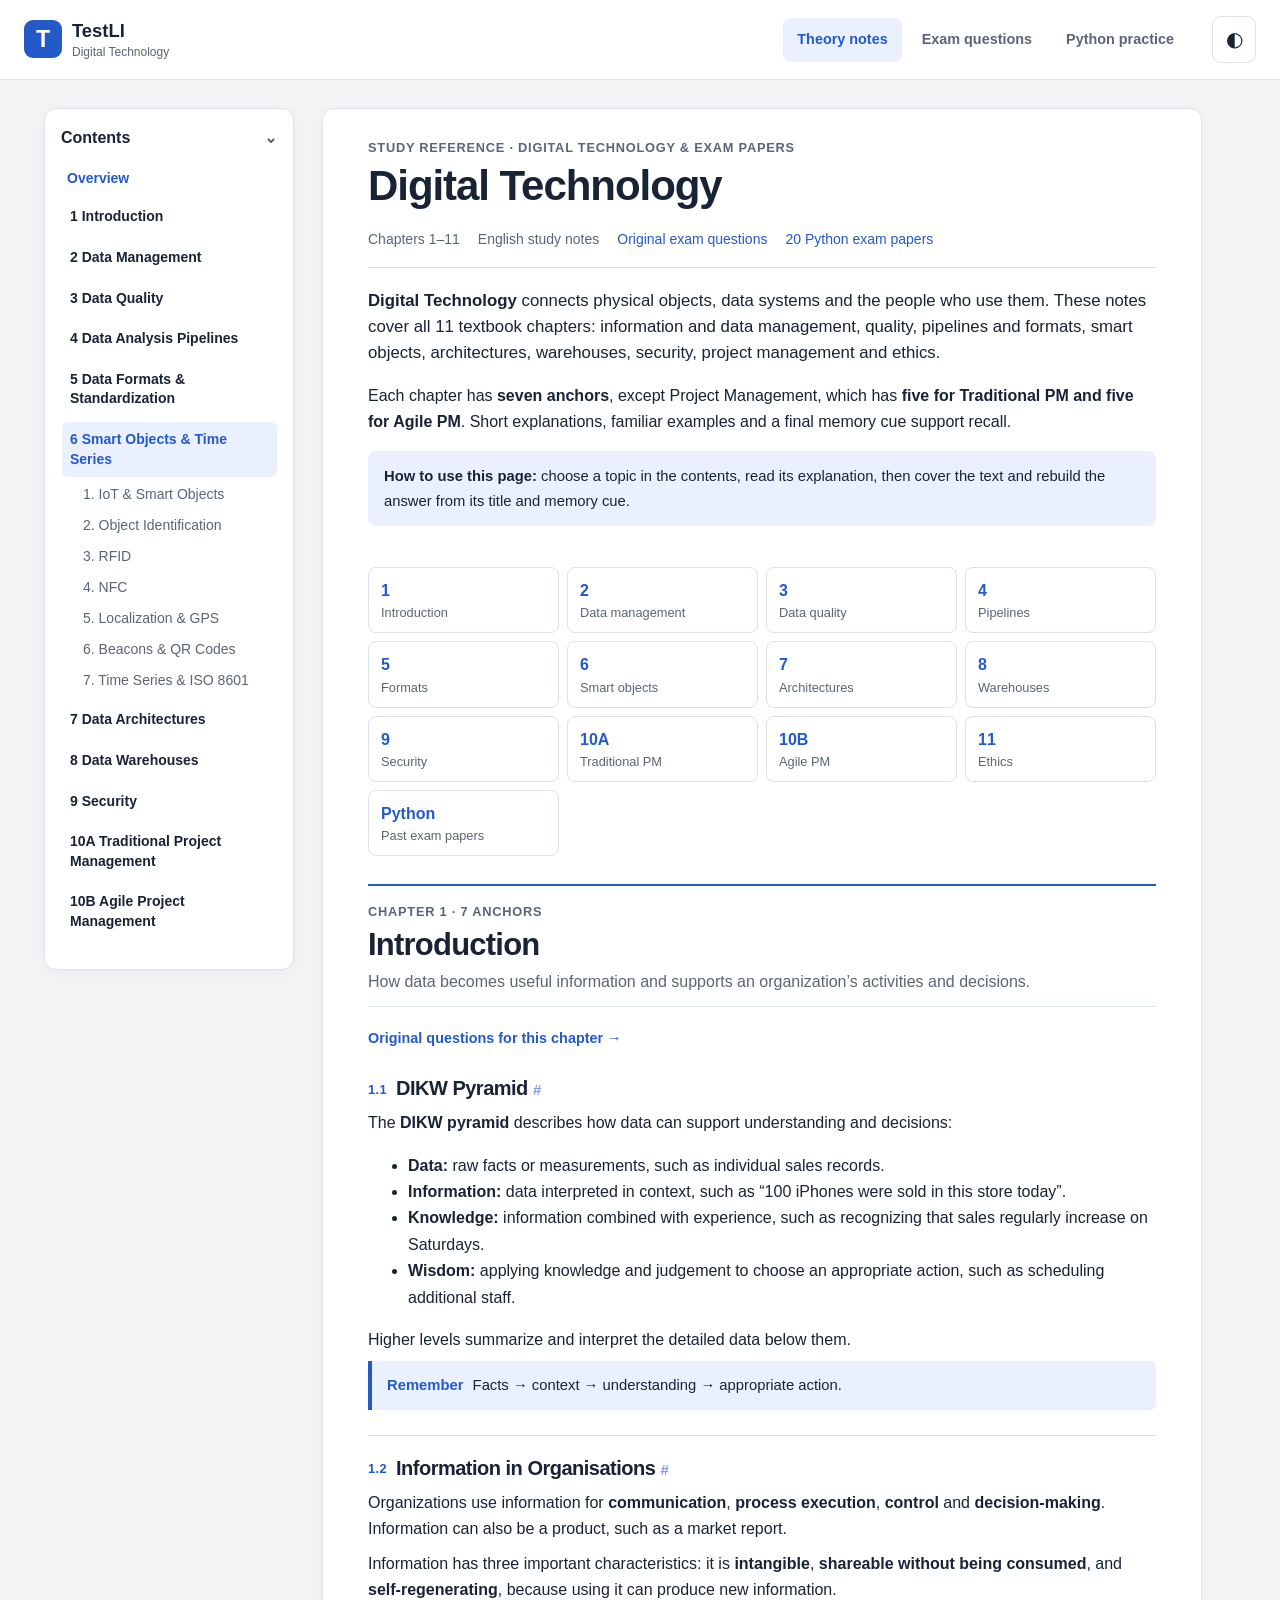
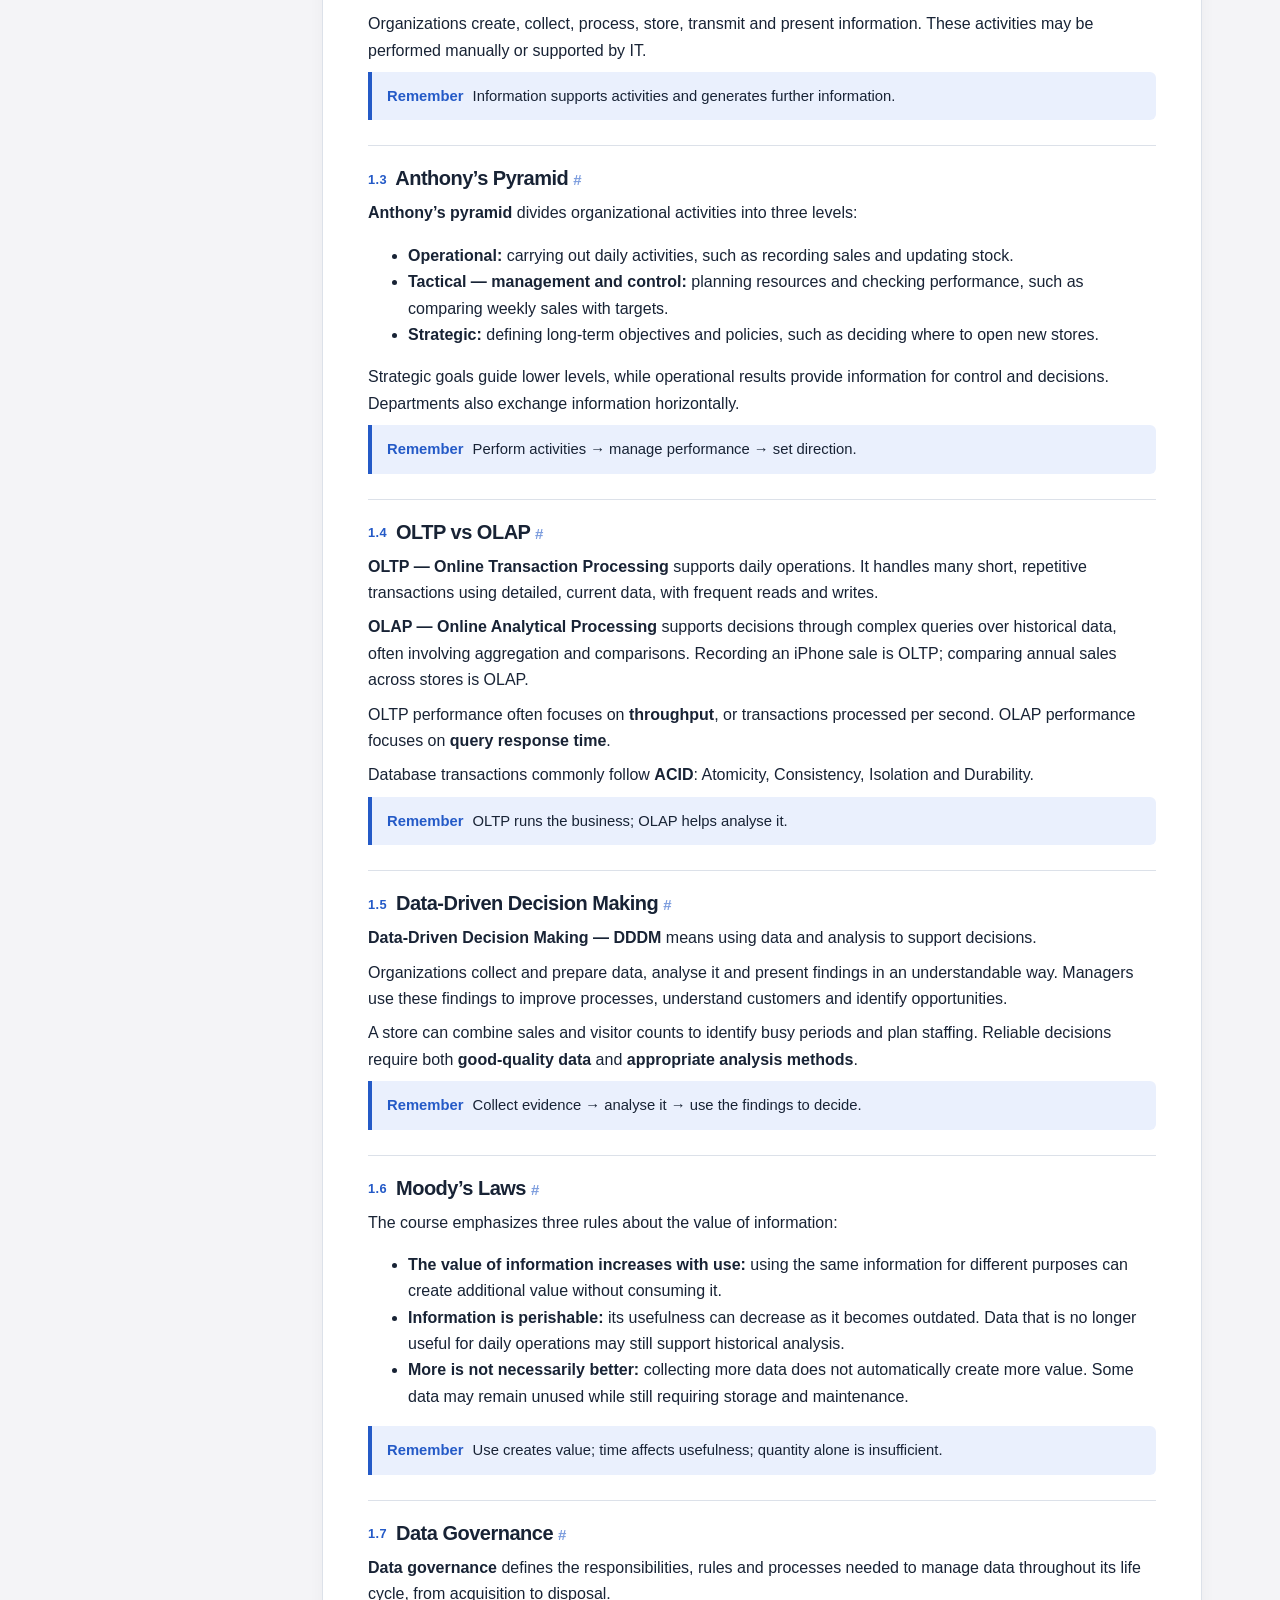
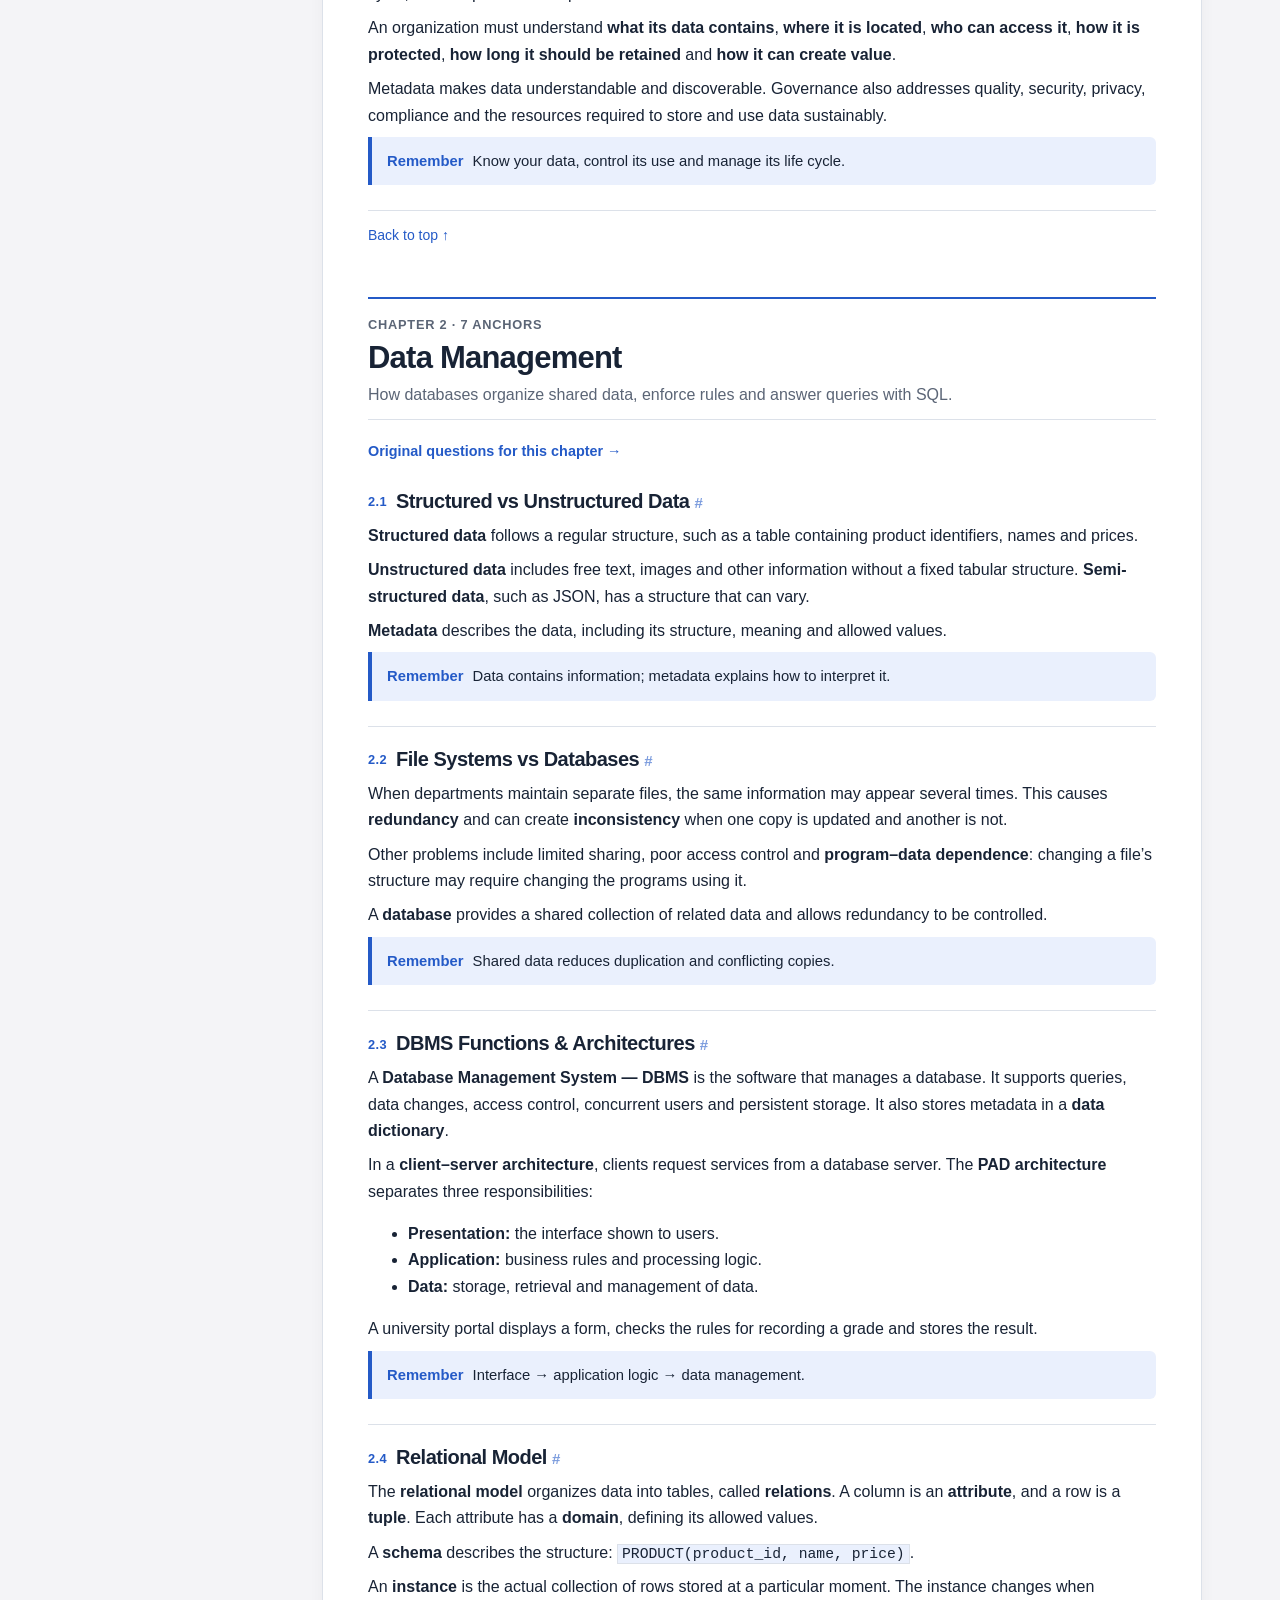
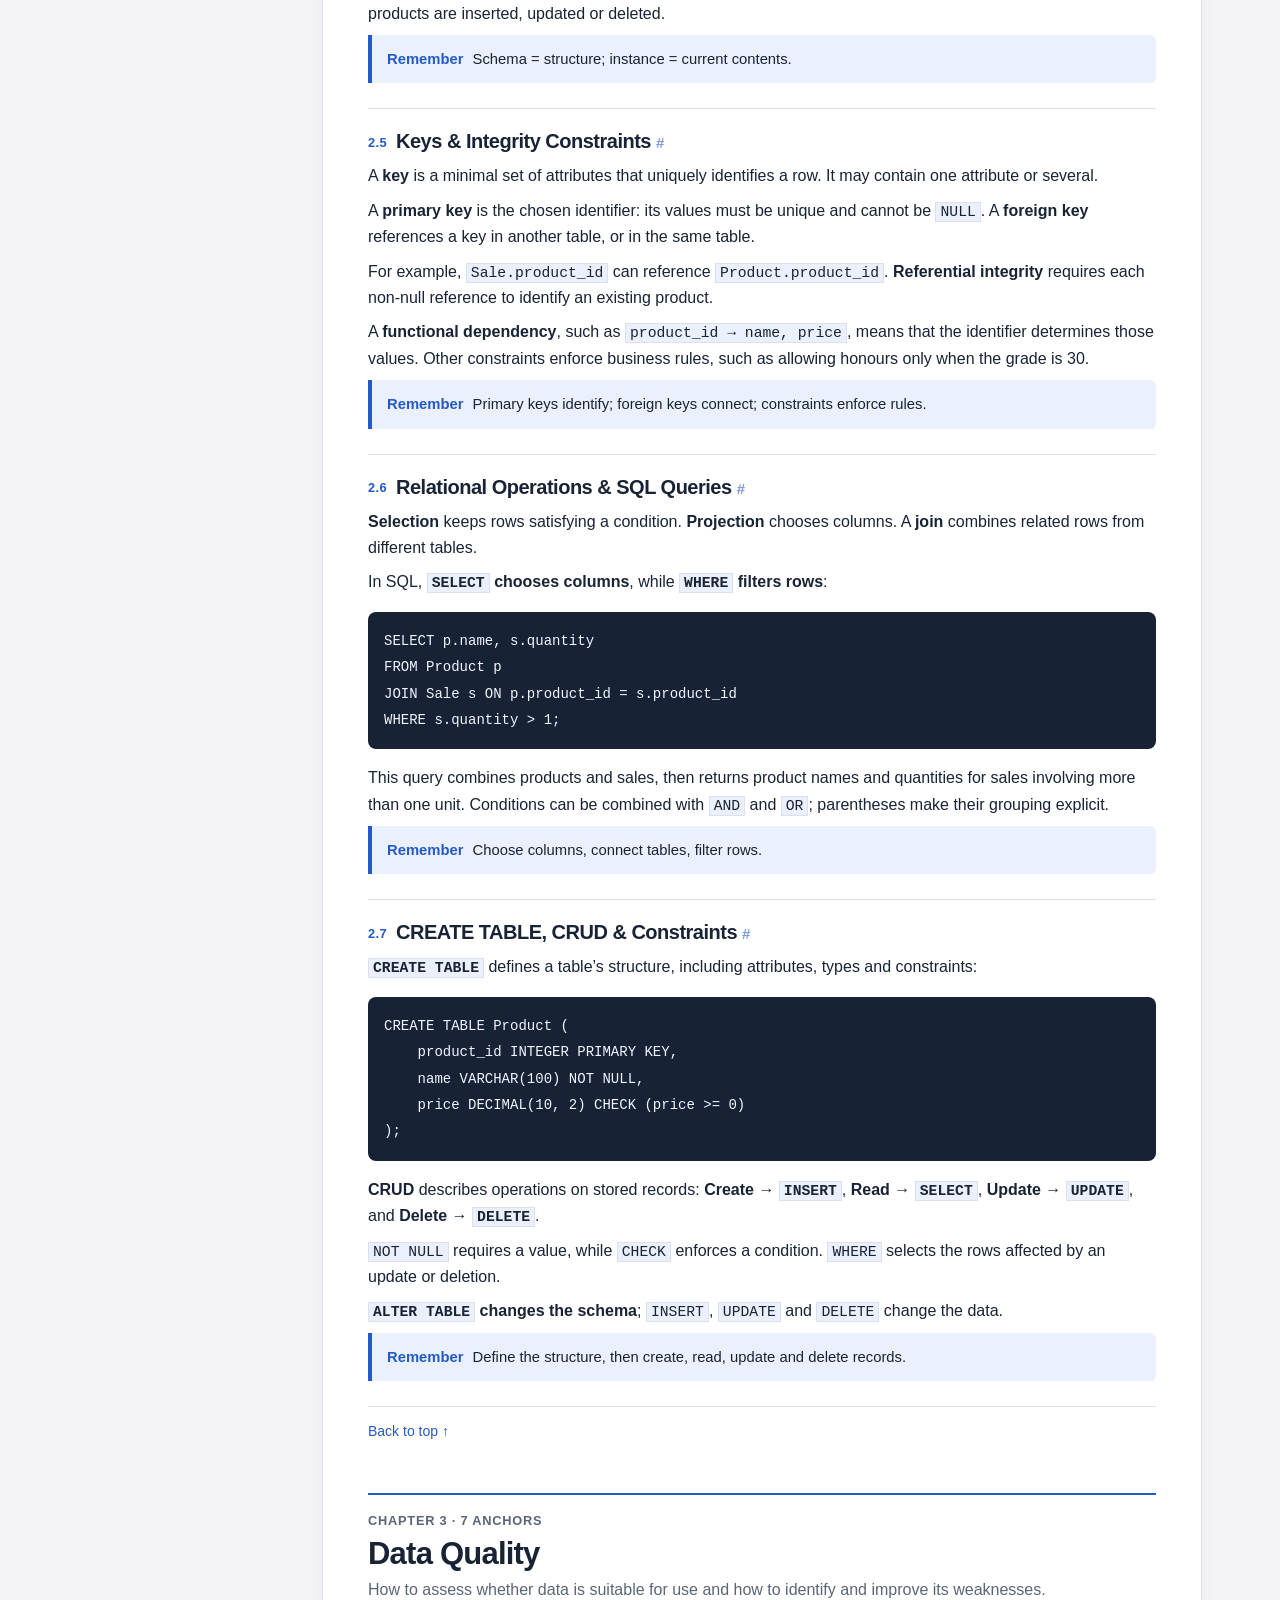
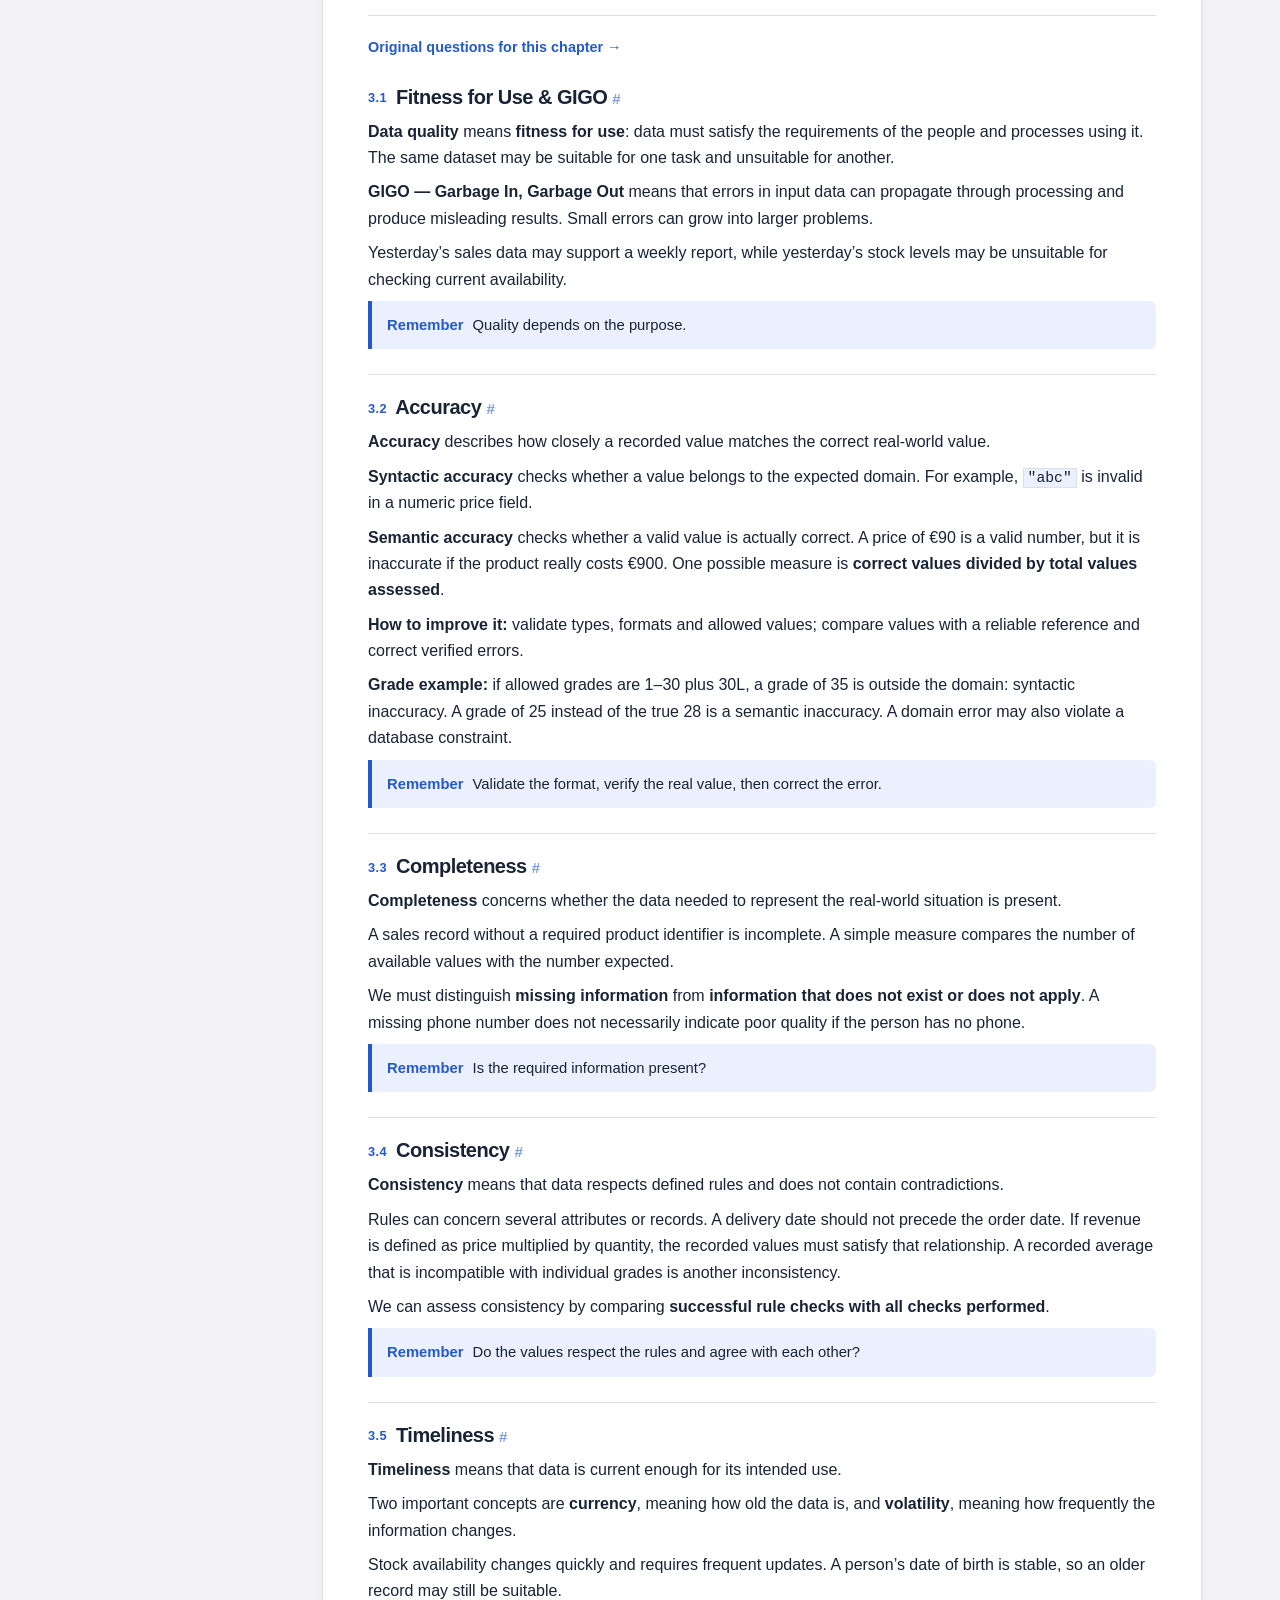
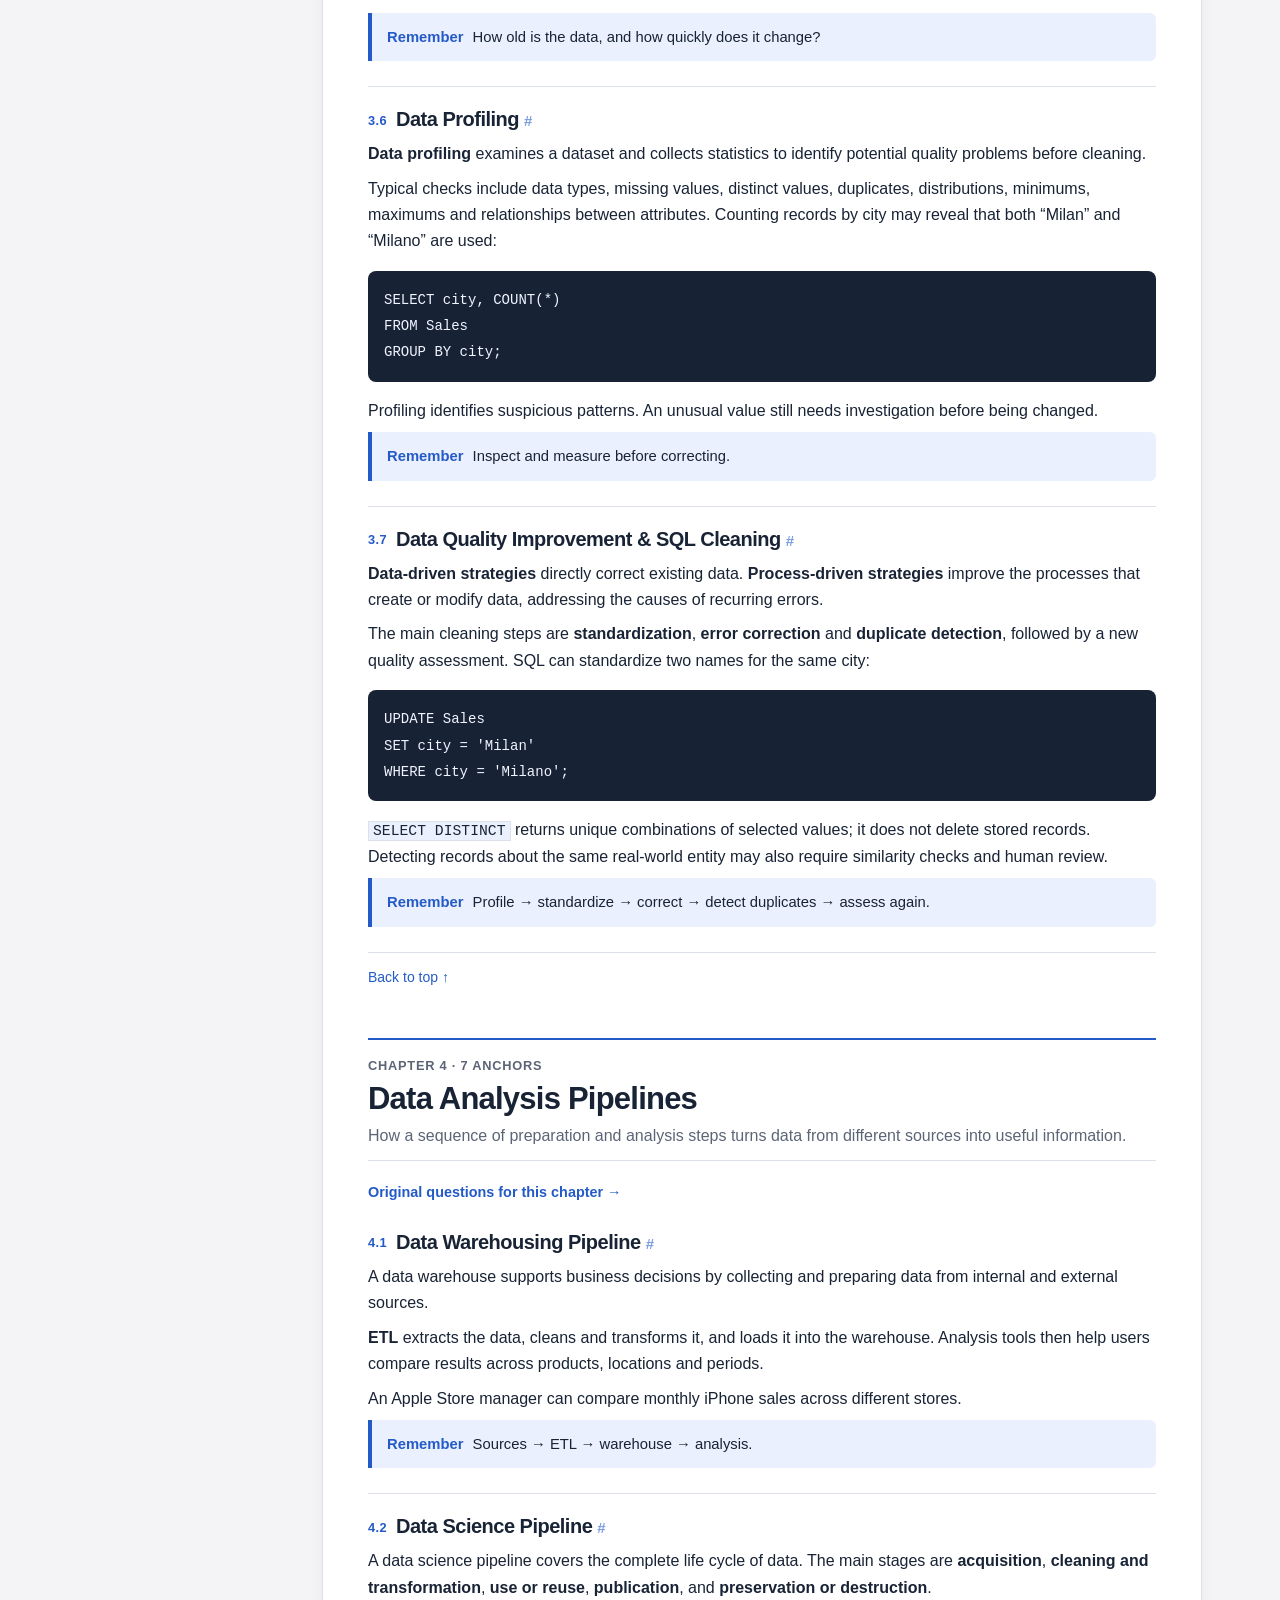
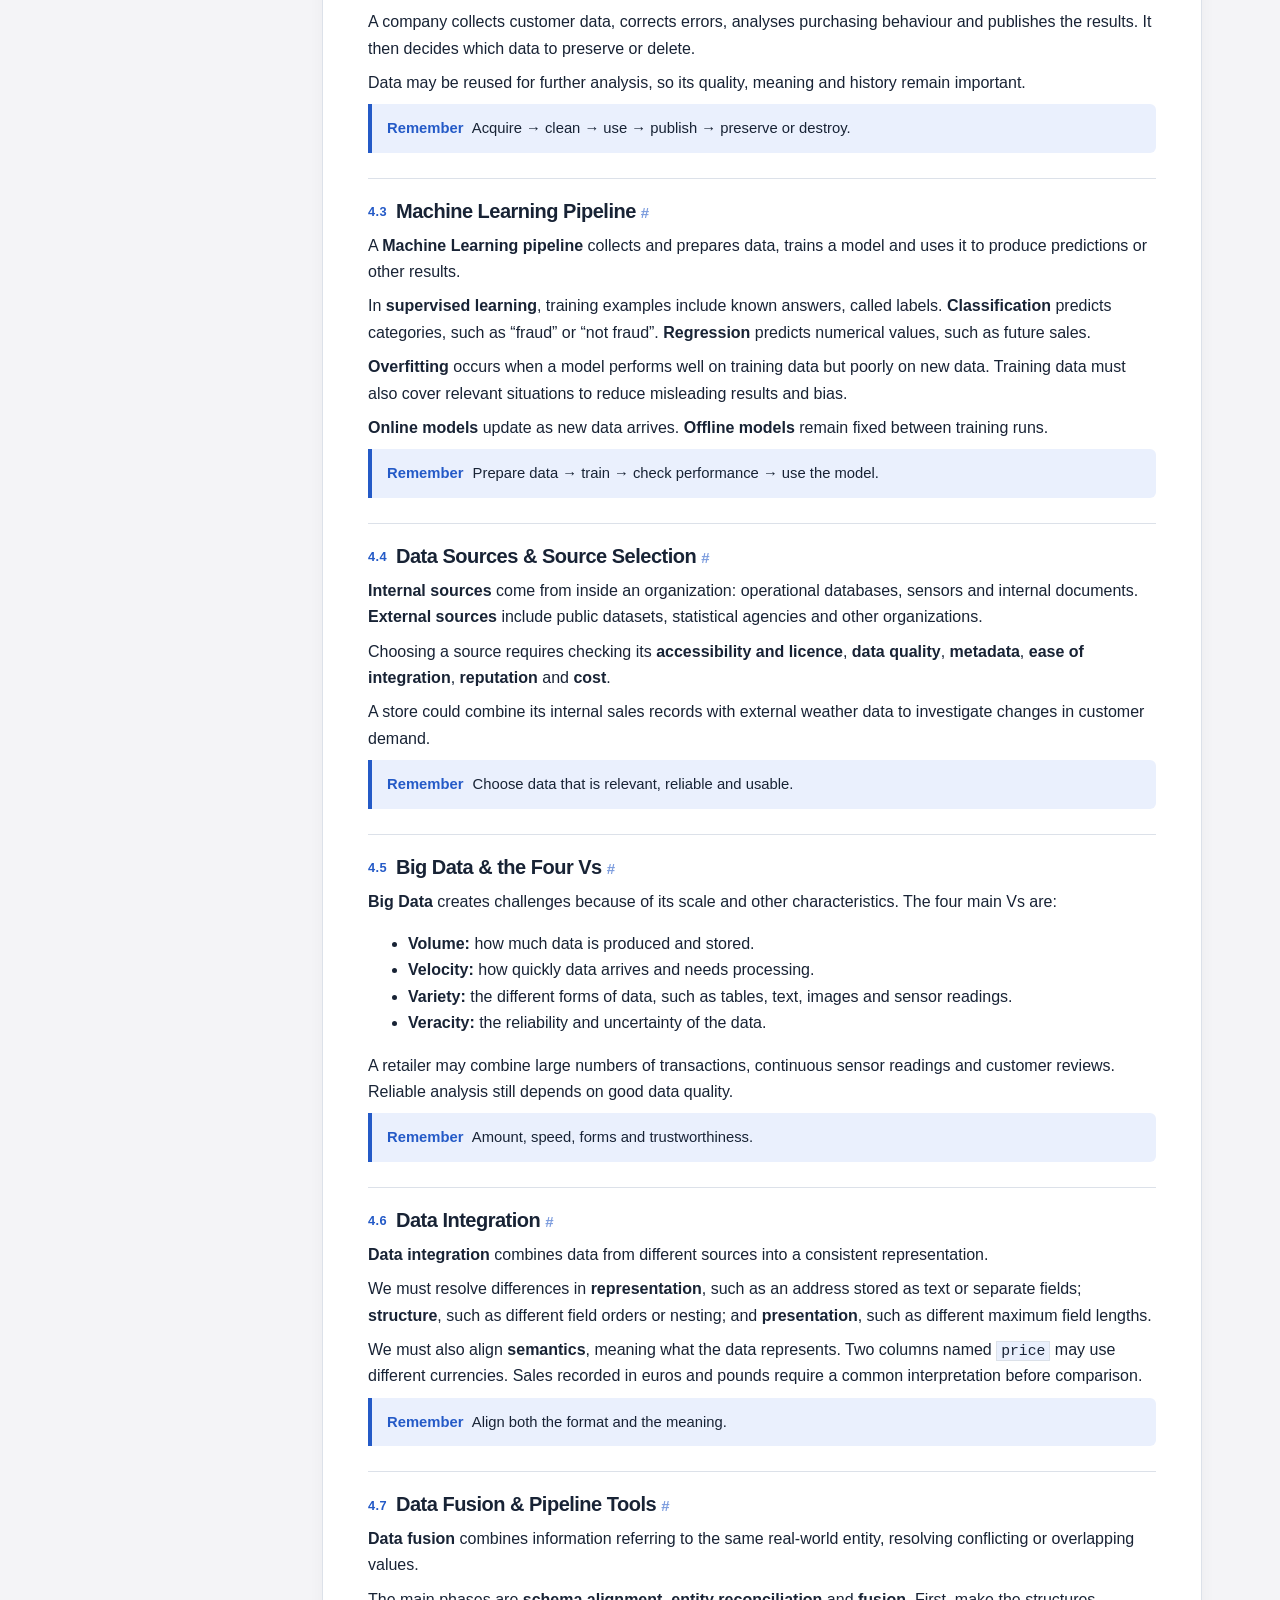
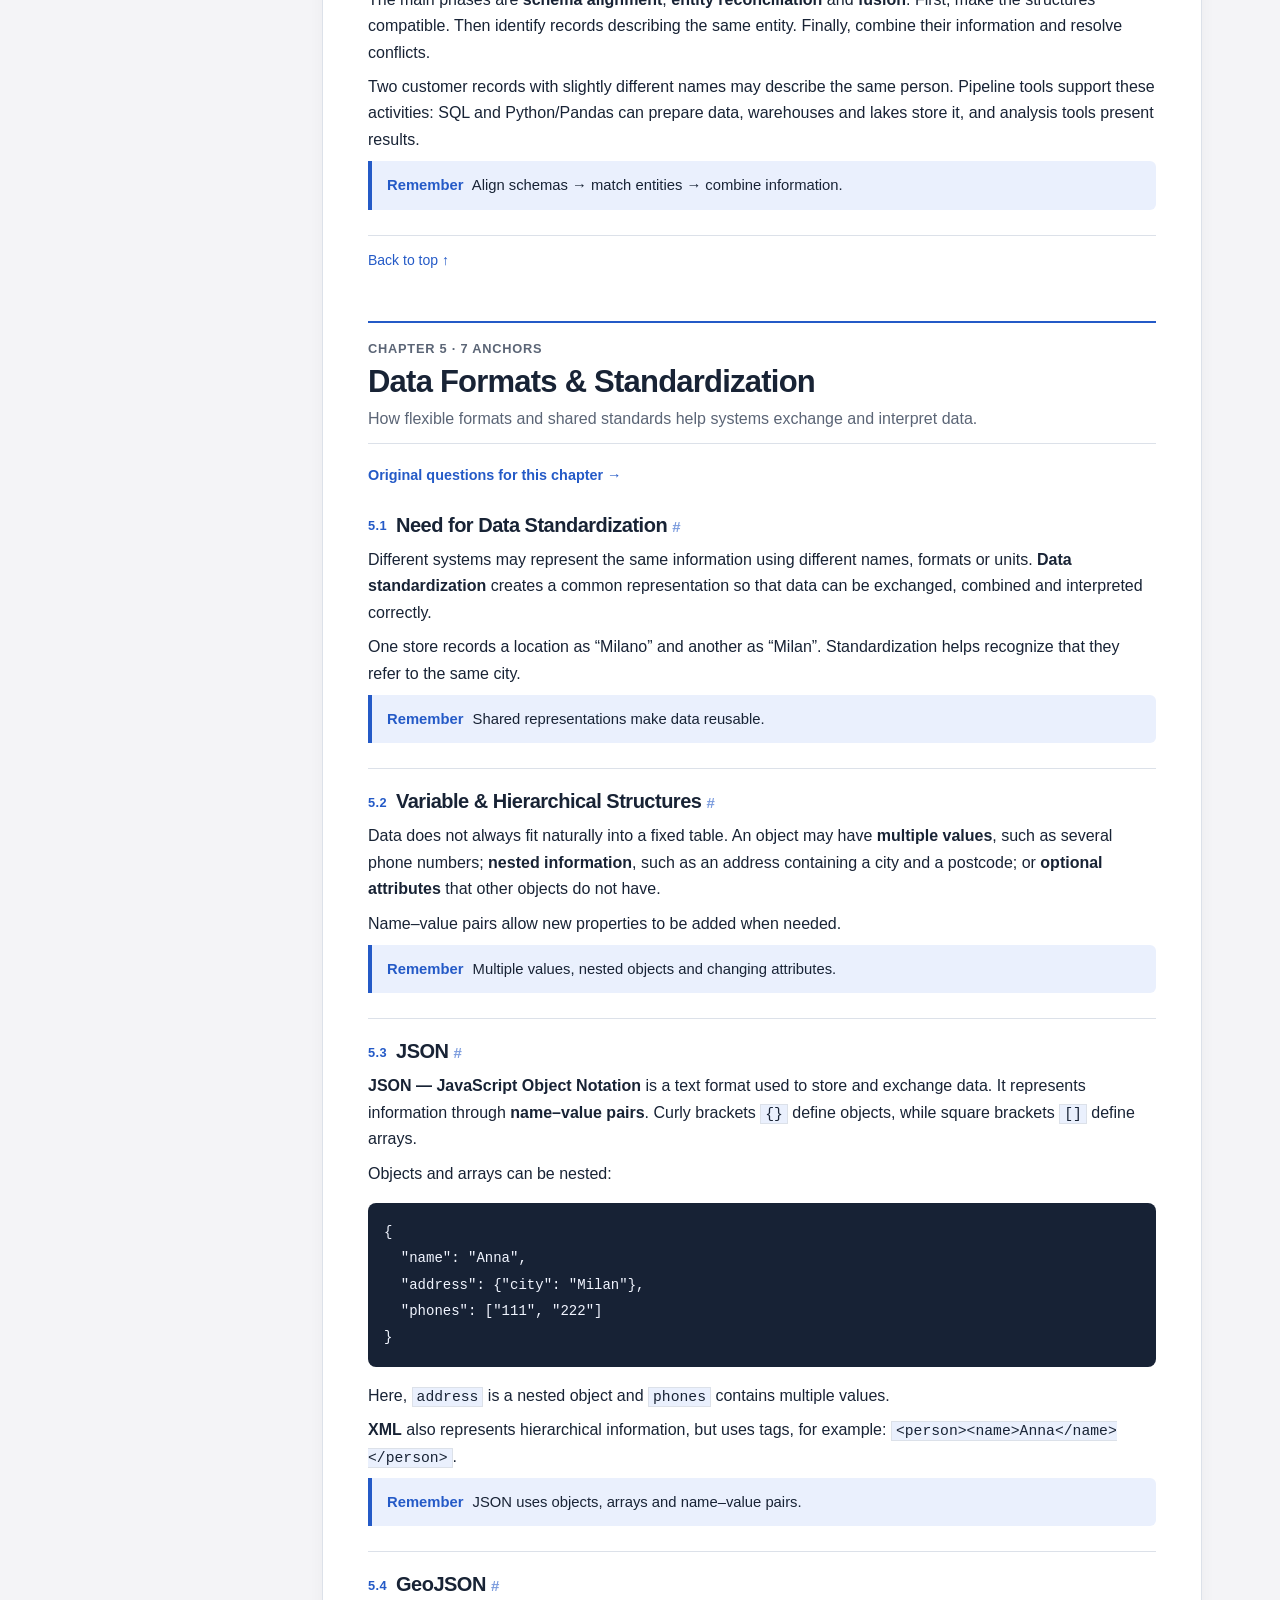
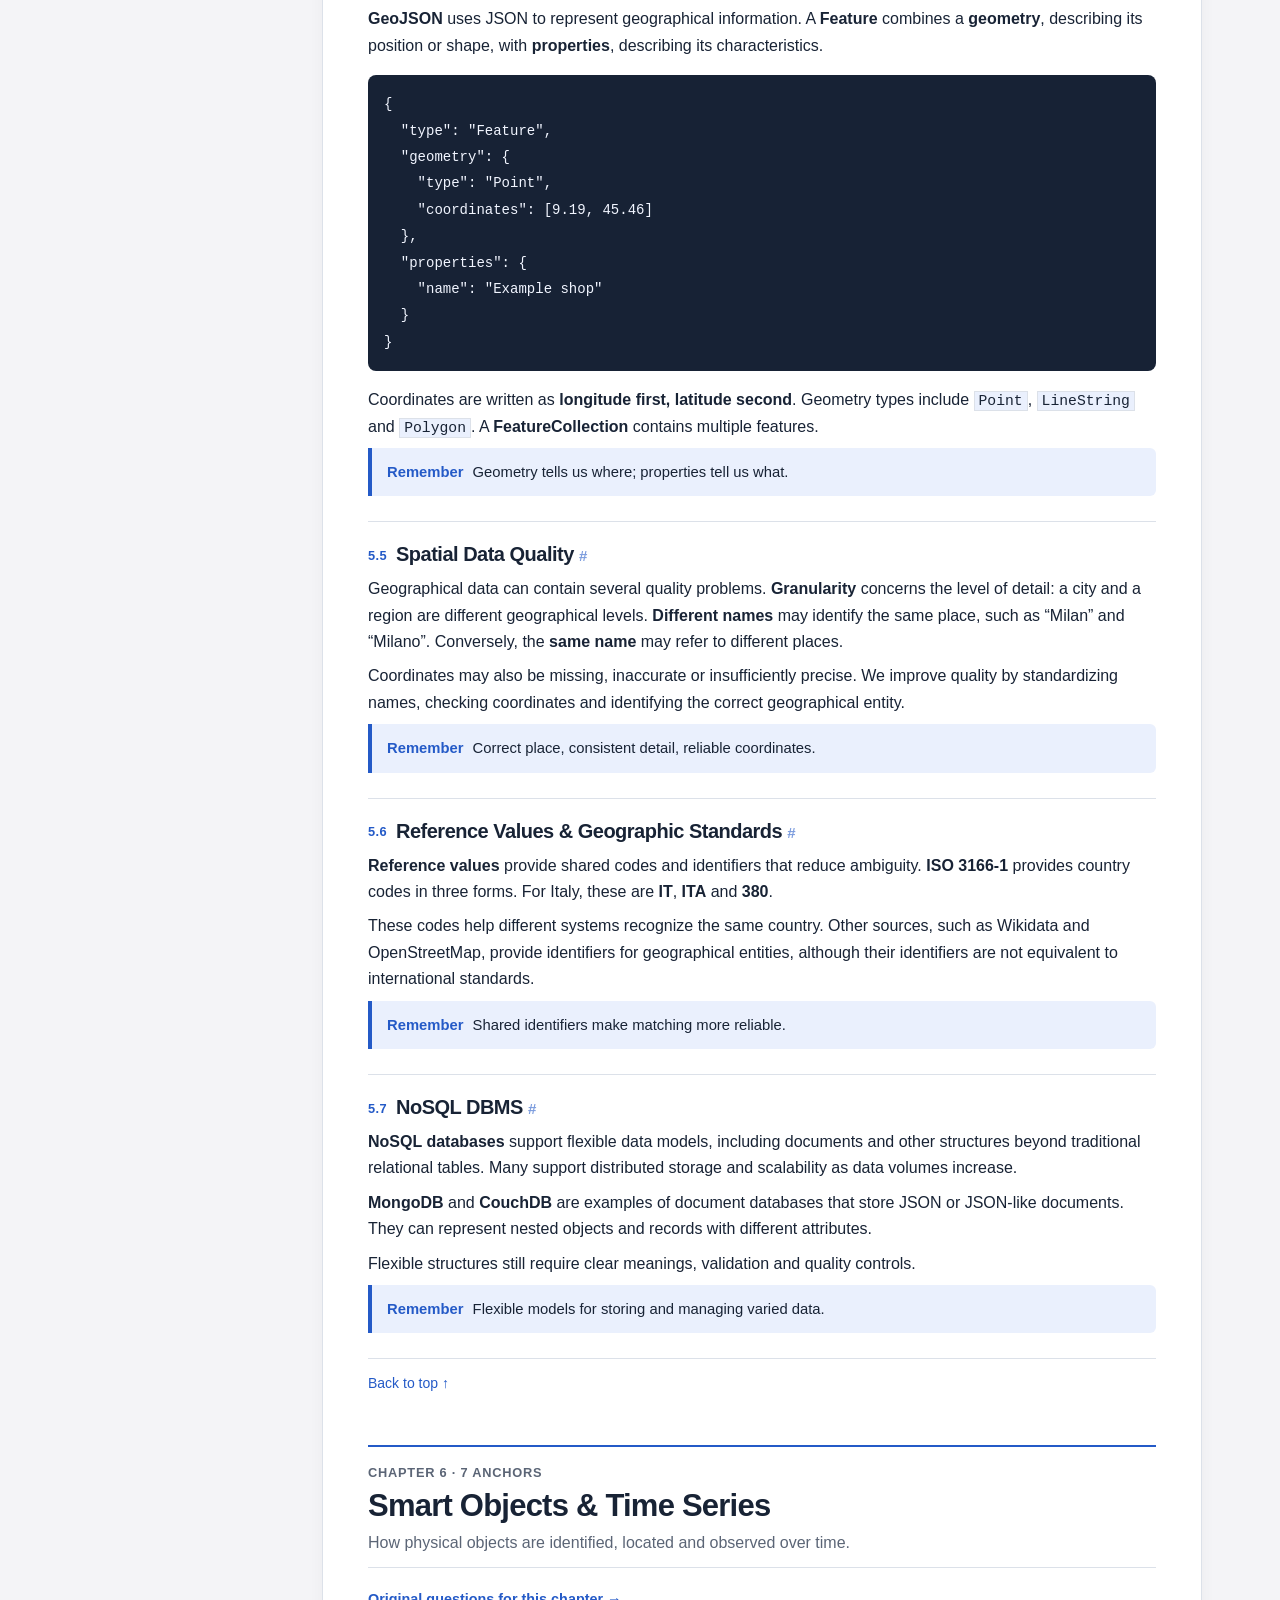
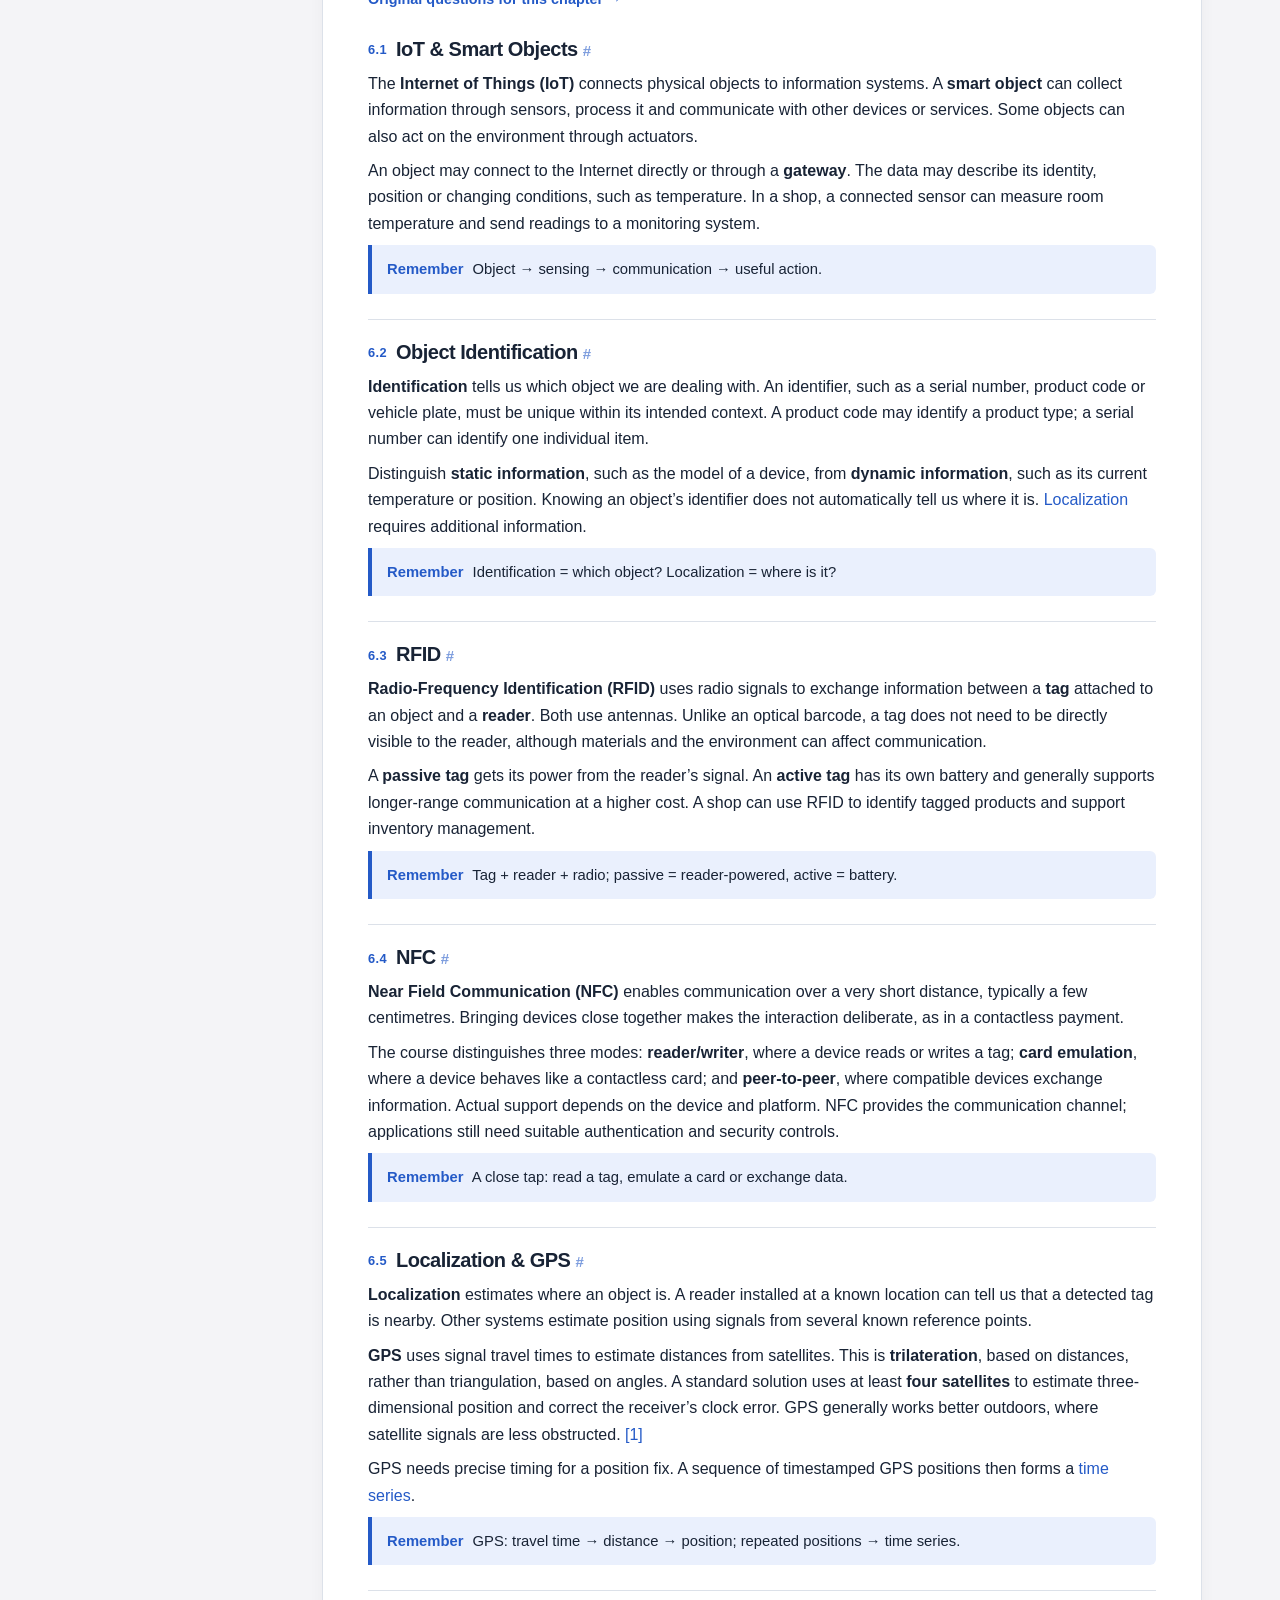
==== commit 2ae8409b: "Add original exam question bank and unify study interface" ====
--- a/notes.html
+++ b/notes.html
@@ -10,13 +10,16 @@
   <link rel="manifest" href="manifest.json">
   <link rel="stylesheet" href="notes.css">
   <script src="notes.js" defer></script>
+  <link rel="stylesheet" href="common.css">
+  <script src="common.js" defer></script>
 </head>
 <body id="top">
   <a class="skip-link" href="#article">Skip to article</a>
-  <header class="site-header">
-    <a class="wordmark" href="index.html" aria-label="TestLI home"><span class="monogram" aria-hidden="true">T</span><span>TestLI<small>The study notebook</small></span></a>
-    <nav aria-label="Study areas"><a class="current" href="notes.html" aria-current="page">Theory notes</a><a href="index.html">Python exercises <span aria-hidden="true">↗</span></a></nav>
-  </header>
+<header class="site-header"><div class="header-inner">
+<a class="wordmark" href="index.html" aria-label="TestLI home"><span class="monogram" aria-hidden="true">T</span><span>TestLI<small>Digital Technology</small></span></a>
+<nav class="study-nav" aria-label="Study areas"><a href="notes.html" aria-current="page">Theory notes</a><a href="questions.html">Exam questions</a><a href="index.html">Python practice</a></nav>
+<button id="themeToggle" class="theme-button" aria-label="Toggle dark theme" aria-pressed="false">◐</button>
+</div></header>
   <div class="wiki-layout">
     <aside class="contents-sidebar" aria-label="Article contents">
       <details id="contents" open>
@@ -145,13 +148,13 @@
 <li><a href="#exam-2022-07-11">11 July 2022</a></li>
 <li><a href="#exam-2022-06-23-a">23 June 2022 — Version A</a></li>
 <li><a href="#exam-2022-06-23-b">23 June 2022 — Version B</a></li>
-</ol></li></ol><a class="toc-source" href="#sources">Sources & study notes</a></nav>
+</ol></li></ol><a class="toc-source" href="questions.html">Original exam questions →</a><a class="toc-source" href="#sources">Sources & study notes</a></nav>
       </details>
     </aside>
     <main id="article">
       <div class="article-kicker">Study reference · Digital Technology &amp; exam papers</div>
       <h1>Digital Technology</h1>
-      <div class="article-tabs"><span>Chapters 1–11</span><span>English study notes</span><a href="#python-exams">20 Python exam papers</a></div>
+      <div class="article-tabs"><span>Chapters 1–11</span><span>English study notes</span><a href="questions.html">Original exam questions</a><a href="#python-exams">20 Python exam papers</a></div>
       <div class="article-intro">
         <aside class="infobox" aria-label="At a glance"><h2>At a glance</h2><dl><dt>Coverage</dt><dd>Chapters 1–11</dd><dt>Recall anchors</dt><dd>80 concepts</dd><dt>Project management</dt><dd>10A + 10B · 5 each</dd><dt>Practice</dt><dd><a href="index.html">Python & Pandas</a></dd></dl></aside>
         <p class="lead"><strong>Digital Technology</strong> connects physical objects, data systems and the people who use them. These notes cover all 11 textbook chapters: information and data management, quality, pipelines and formats, smart objects, architectures, warehouses, security, project management and ethics.</p>
@@ -163,6 +166,7 @@
         <a href="#chapter-6">6 <span>Smart objects</span></a><a href="#chapter-7">7 <span>Architectures</span></a><a href="#chapter-8">8 <span>Warehouses</span></a><a href="#chapter-9">9 <span>Security</span></a><a href="#chapter-10a">10A <span>Traditional PM</span></a><a href="#chapter-10b">10B <span>Agile PM</span></a><a href="#chapter-11">11 <span>Ethics</span></a><a href="#python-exams">Python <span>Past exam papers</span></a>
       </nav>
 <section class="chapter" id="chapter-1" aria-labelledby="heading-1"><header class="chapter-heading"><p class="chapter-label">Chapter 1 · 7 anchors</p><h2 id="heading-1">Introduction</h2><p>How data becomes useful information and supports an organization’s activities and decisions.</p></header>
+<a class="text-link" href="questions.html?chapter=1">Original questions for this chapter →</a>
 <section class="anchor-section" id="c1-dikw" aria-labelledby="title-c1-dikw"><h3 id="title-c1-dikw"><span class="section-number">1.1</span> DIKW Pyramid <a class="permalink" href="#c1-dikw" aria-label="Link to DIKW Pyramid">#</a></h3>
 <p>The <strong>DIKW pyramid</strong> describes how data can support understanding and decisions:</p>
 <ul><li><strong>Data:</strong> raw facts or measurements, such as individual sales records.</li><li><strong>Information:</strong> data interpreted in context, such as “100 iPhones were sold in this store today”.</li><li><strong>Knowledge:</strong> information combined with experience, such as recognizing that sales regularly increase on Saturdays.</li><li><strong>Wisdom:</strong> applying knowledge and judgement to choose an appropriate action, such as scheduling additional staff.</li></ul>
@@ -193,6 +197,7 @@
 <p>Metadata makes data understandable and discoverable. Governance also addresses quality, security, privacy, compliance and the resources required to store and use data sustainably.</p><p class="memory-cue"><strong>Remember</strong> Know your data, control its use and manage its life cycle.</p></section>
 <a class="back-top" href="#top">Back to top ↑</a></section>
 <section class="chapter" id="chapter-2" aria-labelledby="heading-2"><header class="chapter-heading"><p class="chapter-label">Chapter 2 · 7 anchors</p><h2 id="heading-2">Data Management</h2><p>How databases organize shared data, enforce rules and answer queries with SQL.</p></header>
+<a class="text-link" href="questions.html?chapter=2">Original questions for this chapter →</a>
 <section class="anchor-section" id="c2-structured-unstructured" aria-labelledby="title-c2-structured-unstructured"><h3 id="title-c2-structured-unstructured"><span class="section-number">2.1</span> Structured vs Unstructured Data <a class="permalink" href="#c2-structured-unstructured" aria-label="Link to Structured vs Unstructured Data">#</a></h3>
 <p><strong>Structured data</strong> follows a regular structure, such as a table containing product identifiers, names and prices.</p>
 <p><strong>Unstructured data</strong> includes free text, images and other information without a fixed tabular structure. <strong>Semi-structured data</strong>, such as JSON, has a structure that can vary.</p>
@@ -233,6 +238,7 @@
 <p><strong><code>ALTER TABLE</code> changes the schema</strong>; <code>INSERT</code>, <code>UPDATE</code> and <code>DELETE</code> change the data.</p><p class="memory-cue"><strong>Remember</strong> Define the structure, then create, read, update and delete records.</p></section>
 <a class="back-top" href="#top">Back to top ↑</a></section>
 <section class="chapter" id="chapter-3" aria-labelledby="heading-3"><header class="chapter-heading"><p class="chapter-label">Chapter 3 · 7 anchors</p><h2 id="heading-3">Data Quality</h2><p>How to assess whether data is suitable for use and how to identify and improve its weaknesses.</p></header>
+<a class="text-link" href="questions.html?chapter=3">Original questions for this chapter →</a>
 <section class="anchor-section" id="c3-fitness-gigo" aria-labelledby="title-c3-fitness-gigo"><h3 id="title-c3-fitness-gigo"><span class="section-number">3.1</span> Fitness for Use &amp; GIGO <a class="permalink" href="#c3-fitness-gigo" aria-label="Link to Fitness for Use &amp; GIGO">#</a></h3>
 <p><strong>Data quality</strong> means <strong>fitness for use</strong>: data must satisfy the requirements of the people and processes using it. The same dataset may be suitable for one task and unsuitable for another.</p>
 <p><strong>GIGO — Garbage In, Garbage Out</strong> means that errors in input data can propagate through processing and produce misleading results. Small errors can grow into larger problems.</p>
@@ -269,6 +275,7 @@
 <p><code>SELECT DISTINCT</code> returns unique combinations of selected values; it does not delete stored records. Detecting records about the same real-world entity may also require similarity checks and human review.</p><p class="memory-cue"><strong>Remember</strong> Profile → standardize → correct → detect duplicates → assess again.</p></section>
 <a class="back-top" href="#top">Back to top ↑</a></section>
 <section class="chapter" id="chapter-4" aria-labelledby="heading-4"><header class="chapter-heading"><p class="chapter-label">Chapter 4 · 7 anchors</p><h2 id="heading-4">Data Analysis Pipelines</h2><p>How a sequence of preparation and analysis steps turns data from different sources into useful information.</p></header>
+<a class="text-link" href="questions.html?chapter=4">Original questions for this chapter →</a>
 <section class="anchor-section" id="c4-warehouse-pipeline" aria-labelledby="title-c4-warehouse-pipeline"><h3 id="title-c4-warehouse-pipeline"><span class="section-number">4.1</span> Data Warehousing Pipeline <a class="permalink" href="#c4-warehouse-pipeline" aria-label="Link to Data Warehousing Pipeline">#</a></h3>
 <p>A data warehouse supports business decisions by collecting and preparing data from internal and external sources.</p>
 <p><strong>ETL</strong> extracts the data, cleans and transforms it, and loads it into the warehouse. Analysis tools then help users compare results across products, locations and periods.</p>
@@ -300,6 +307,7 @@
 <p>Two customer records with slightly different names may describe the same person. Pipeline tools support these activities: SQL and Python/Pandas can prepare data, warehouses and lakes store it, and analysis tools present results.</p><p class="memory-cue"><strong>Remember</strong> Align schemas → match entities → combine information.</p></section>
 <a class="back-top" href="#top">Back to top ↑</a></section>
 <section class="chapter" id="chapter-5" aria-labelledby="heading-5"><header class="chapter-heading"><p class="chapter-label">Chapter 5 · 7 anchors</p><h2 id="heading-5">Data Formats &amp; Standardization</h2><p>How flexible formats and shared standards help systems exchange and interpret data.</p></header>
+<a class="text-link" href="questions.html?chapter=5">Original questions for this chapter →</a>
 <section class="anchor-section" id="c5-standardization" aria-labelledby="title-c5-standardization"><h3 id="title-c5-standardization"><span class="section-number">5.1</span> Need for Data Standardization <a class="permalink" href="#c5-standardization" aria-label="Link to Need for Data Standardization">#</a></h3>
 <p>Different systems may represent the same information using different names, formats or units. <strong>Data standardization</strong> creates a common representation so that data can be exchanged, combined and interpreted correctly.</p>
 <p>One store records a location as “Milano” and another as “Milan”. Standardization helps recognize that they refer to the same city.</p><p class="memory-cue"><strong>Remember</strong> Shared representations make data reusable.</p></section>
@@ -339,6 +347,7 @@
 <p>Flexible structures still require clear meanings, validation and quality controls.</p><p class="memory-cue"><strong>Remember</strong> Flexible models for storing and managing varied data.</p></section>
 <a class="back-top" href="#top">Back to top ↑</a></section>
 <section class="chapter" id="chapter-6" aria-labelledby="heading-6"><header class="chapter-heading"><p class="chapter-label">Chapter 6 · 7 anchors</p><h2 id="heading-6">Smart Objects &amp; Time Series</h2><p>How physical objects are identified, located and observed over time.</p></header>
+<a class="text-link" href="questions.html?chapter=6">Original questions for this chapter →</a>
 <section class="anchor-section" id="iot" aria-labelledby="title-iot"><h3 id="title-iot"><span class="section-number">6.1</span> IoT &amp; Smart Objects <a class="permalink" href="#iot" aria-label="Link to IoT &amp; Smart Objects">#</a></h3>
 <p>The <strong>Internet of Things (IoT)</strong> connects physical objects to information systems. A <strong>smart object</strong> can collect information through sensors, process it and communicate with other devices or services. Some objects can also act on the environment through actuators.</p>
 <p>An object may connect to the Internet directly or through a <strong>gateway</strong>. The data may describe its identity, position or changing conditions, such as temperature. In a shop, a connected sensor can measure room temperature and send readings to a monitoring system.</p><p class="memory-cue"><strong>Remember</strong> Object → sensing → communication → useful action.</p></section>
@@ -364,6 +373,7 @@
 <p><strong>ISO 8601</strong> provides a standard date and time representation. In <code>2026-09-07T10:30:00Z</code>, <code>T</code> separates the date and time, and <code>Z</code> means UTC. An offset such as <code>+02:00</code> specifies a difference from UTC. Normalize time zones before comparing observations.</p><p class="memory-cue"><strong>Remember</strong> A value becomes a time series observation when it has a time.</p></section>
 <a class="back-top" href="#top">Back to top ↑</a></section>
 <section class="chapter" id="chapter-7" aria-labelledby="heading-7"><header class="chapter-heading"><p class="chapter-label">Chapter 7 · 7 anchors</p><h2 id="heading-7">Data Architectures</h2><p>How data systems are organized, how organizations share data and how its history is recorded.</p></header>
+<a class="text-link" href="questions.html?chapter=7">Original questions for this chapter →</a>
 <section class="anchor-section" id="reference-architectures" aria-labelledby="title-reference-architectures"><h3 id="title-reference-architectures"><span class="section-number">7.1</span> Reference Architectures — NIST <a class="permalink" href="#reference-architectures" aria-label="Link to Reference Architectures — NIST">#</a></h3>
 <p>A <strong>reference architecture</strong> is a general model of the roles and components needed in a system. It provides a common language for designing solutions, rather than prescribing one specific product.</p>
 <p>The NIST Big Data model identifies five roles: <strong>Data Provider</strong>, <strong>Data Consumer</strong>, <strong>Big Data Application Provider</strong>, <strong>Big Data Framework Provider</strong> and <strong>System Orchestrator</strong>. Applications collect, prepare, analyse and present data. The framework supplies infrastructure such as storage and processing. The orchestrator coordinates requirements and the overall system. Management, security and privacy apply across the architecture.</p><p class="memory-cue"><strong>Remember</strong> Who provides, uses, processes, supports and coordinates the data?</p></section>
@@ -391,6 +401,7 @@
 <p><strong>Datasheets for datasets</strong> explain motivation, composition, collection, preprocessing/cleaning/labelling, uses, distribution and maintenance. PROV structures the history of data; a datasheet gives readers broader context for deciding how to use it.</p><p class="memory-cue"><strong>Remember</strong> PROV: entity, activity, agent. Datasheet: context and intended use.</p></section>
 <a class="back-top" href="#top">Back to top ↑</a></section>
 <section class="chapter" id="chapter-8" aria-labelledby="heading-8"><header class="chapter-heading"><p class="chapter-label">Chapter 8 · 7 anchors</p><h2 id="heading-8">Data Warehouses</h2><p>From everyday transactions to historical, multidimensional analysis.</p></header>
+<a class="text-link" href="questions.html?chapter=8">Original questions for this chapter →</a>
 <section class="anchor-section" id="oltp-olap" aria-labelledby="title-oltp-olap"><h3 id="title-oltp-olap"><span class="section-number">8.1</span> OLTP vs OLAP <a class="permalink" href="#oltp-olap" aria-label="Link to OLTP vs OLAP">#</a></h3>
 <p><strong>Online Transaction Processing (OLTP)</strong> supports daily operations, such as recording the sale of an iPhone. It handles many short transactions involving detailed, current data and frequent inserts or updates.</p>
 <p><strong>Online Analytical Processing (OLAP)</strong> supports decisions through complex queries over historical data, often using aggregates. A manager comparing revenue across stores and years is performing analysis.</p>
@@ -422,6 +433,7 @@
 <p>A warehouse develops iteratively: collect requirements, model the data, implement and test ETL and analytical structures, then deploy and maintain them. Refresh schedules, changing dimensions, historical accuracy and query performance require continuing attention.</p><p class="memory-cue"><strong>Remember</strong> Roll up = summarize; drill down = detail; slice = one cut; dice = a subset.</p></section>
 <a class="back-top" href="#top">Back to top ↑</a></section>
 <section class="chapter" id="chapter-9" aria-labelledby="heading-9"><header class="chapter-heading"><p class="chapter-label">Chapter 9 · 7 anchors</p><h2 id="heading-9">Security</h2><p>What must be protected, how access is controlled and what cryptography can guarantee.</p></header>
+<a class="text-link" href="questions.html?chapter=9">Original questions for this chapter →</a>
 <section class="anchor-section" id="security-domains" aria-labelledby="title-security-domains"><h3 id="title-security-domains"><span class="section-number">9.1</span> Security Domains, Vulnerabilities &amp; Policies <a class="permalink" href="#security-domains" aria-label="Link to Security Domains, Vulnerabilities &amp; Policies">#</a></h3>
 <p>A <strong>security domain</strong> groups resources subject to common security rules and administration. A <strong>vulnerability</strong> is a weakness that could be exploited, such as an unpatched service, a weak password or a poorly controlled physical entrance.</p>
 <p>A <strong>security policy</strong> states what must be protected, who may do what and which rules apply. Controls implement those rules through technical measures, organizational procedures and physical protection.</p>
@@ -452,6 +464,7 @@
 <p>A <strong>digital certificate</strong> binds a public key to an identity and is signed by an issuer, commonly a certification authority. Verification must consider the trust chain, validity period and revocation status.</p><p class="memory-cue"><strong>Remember</strong> Hash = digest; signature = verifiable authorship; certificate = key–identity binding.</p></section>
 <a class="back-top" href="#top">Back to top ↑</a></section>
 <section class="chapter" id="chapter-10a" aria-labelledby="heading-10a"><header class="chapter-heading"><p class="chapter-label">Chapter 10A · 5 anchors</p><h2 id="heading-10a">Traditional Project Management</h2><p>Five anchors for defining a project, planning the work and controlling delivery.</p></header>
+<a class="text-link" href="questions.html?chapter=10a">Original questions for this chapter →</a>
 <section class="anchor-section" id="project-fundamentals" aria-labelledby="title-project-fundamentals"><h3 id="title-project-fundamentals"><span class="section-number">10A.1</span> Project Fundamentals &amp; Golden Triangle <a class="permalink" href="#project-fundamentals" aria-label="Link to Project Fundamentals &amp; Golden Triangle">#</a></h3>
 <p>A <strong>project</strong> is a temporary effort that produces a unique result using limited resources. It has objectives, a beginning and an end. Routine operations, in contrast, continue to deliver recurring activities.</p>
 <p>The <strong>golden triangle</strong> links time, cost and scope/quality. These constraints affect one another: adding features may require more time, more resources or a change in other expectations. A project manager must make these trade-offs explicit.</p>
@@ -474,6 +487,7 @@
 <p>A <strong>risk matrix</strong> helps prioritize risks using probability and impact. A <strong>risk response plan</strong> records actions, owners and resources. Revisit both during the project because new risks emerge and existing risks change.</p><p class="memory-cue"><strong>Remember</strong> Identify → assess → respond → monitor; give each important risk an owner.</p></section>
 <a class="back-top" href="#top">Back to top ↑</a></section>
 <section class="chapter" id="chapter-10b" aria-labelledby="heading-10b"><header class="chapter-heading"><p class="chapter-label">Chapter 10B · 5 anchors</p><h2 id="heading-10b">Agile Project Management</h2><p>Five anchors for adapting through feedback and organizing work with Scrum.</p></header>
+<a class="text-link" href="questions.html?chapter=10b">Original questions for this chapter →</a>
 <section class="anchor-section" id="agile-values" aria-labelledby="title-agile-values"><h3 id="title-agile-values"><span class="section-number">10B.1</span> Agile Principles &amp; Values <a class="permalink" href="#agile-values" aria-label="Link to Agile Principles &amp; Values">#</a></h3>
 <p><strong>Agile</strong> develops solutions through short feedback cycles. <strong>Iterative</strong> work revisits and improves a solution; <strong>incremental</strong> work adds usable parts. Teams collaborate with customers, deliver frequently and adapt as they learn.</p>
 <p>The Agile Manifesto values <strong>individuals and interactions</strong> over processes and tools; <strong>working software</strong> over comprehensive documentation; <strong>customer collaboration</strong> over contract negotiation; and <strong>responding to change</strong> over following a plan. The items on the right still have value.</p>
@@ -496,6 +510,7 @@
 <p>A <strong>burndown chart</strong> shows remaining work over time. <strong>Velocity</strong> can help a team forecast using completed work, often measured in story points; it is not a fair ranking of different teams.</p><p class="memory-cue"><strong>Remember</strong> Plan → coordinate daily → review the outcome → improve the process.</p></section>
 <a class="back-top" href="#top">Back to top ↑</a></section>
 <section class="chapter" id="chapter-11" aria-labelledby="heading-11"><header class="chapter-heading"><p class="chapter-label">Chapter 11 · 7 anchors</p><h2 id="heading-11">Ethical Issues</h2><p>How to reason about technology’s effects and protect people throughout the data life cycle.</p></header>
+<a class="text-link" href="questions.html?chapter=11">Original questions for this chapter →</a>
 <section class="anchor-section" id="ethical-issues" aria-labelledby="title-ethical-issues"><h3 id="title-ethical-issues"><span class="section-number">11.1</span> Ethical, Social &amp; Political Issues <a class="permalink" href="#ethical-issues" aria-label="Link to Ethical, Social &amp; Political Issues">#</a></h3><p>Technology can create new possibilities before rules and social habits have time to adapt. The same system can improve life for some people and disadvantage others. Ethical questions therefore concern more than whether a system works.</p><p>The course identifies five moral dimensions: <strong>information rights and privacy</strong>; <strong>property and intellectual property</strong>; <strong>accountability and control</strong>; <strong>system quality</strong>; and <strong>quality of life</strong>. Social and political decisions also influence who receives benefits, who bears risks and which uses are permitted.</p><p>For example, a data platform may make services faster while increasing surveillance or excluding people whose data is incomplete. A good analysis makes those effects visible.</p><p class="memory-cue"><strong>Remember</strong> New possibilities can arrive before rules; ask who benefits, who is exposed and who can control the system.</p></section>
 <section class="anchor-section" id="privacy-profiling" aria-labelledby="title-privacy-profiling"><h3 id="title-privacy-profiling"><span class="section-number">11.2</span> Privacy, Tracking &amp; Profiling <a class="permalink" href="#privacy-profiling" aria-label="Link to Privacy, Tracking &amp; Profiling">#</a></h3><p><strong>Privacy</strong> concerns people’s ability to control information about themselves and the contexts in which it is used. A service may collect location, clicks, purchases or device identifiers. Each item can appear harmless, but combining data can reveal habits, relationships and sensitive attributes.</p><p><strong>Tracking</strong> follows a person or device over time. <strong>Profiling</strong> combines observations to infer a person’s interests, behaviour or likely characteristics and may influence prices, access or opportunities. The inference can be wrong and the person may not know that it is being made.</p><p>Ethical design asks whether collection is necessary, whether the purpose is clear, whether people can exercise meaningful control and whether access, retention and sharing are limited.</p><p class="memory-cue"><strong>Remember</strong> Many small observations can become a sensitive profile when combined.</p></section>
 <section class="anchor-section" id="ethical-analysis" aria-labelledby="title-ethical-analysis"><h3 id="title-ethical-analysis"><span class="section-number">11.3</span> Ethical Principles &amp; Five-Step Analysis <a class="permalink" href="#ethical-analysis" aria-label="Link to Ethical Principles &amp; Five-Step Analysis">#</a></h3><p>Ethical decisions should use explicit principles and a structured analysis rather than personal intuition alone. Useful principles include the <strong>Golden Rule</strong> (“treat others as you would want to be treated”), Kant’s respect for people as ends, <strong>utilitarianism</strong> (consider overall benefits and harms), risk aversion and the idea that there is no free lunch when benefits have hidden costs.</p><ol><li><strong>Facts:</strong> what is happening and what could happen?</li><li><strong>Values:</strong> could it create disparity, injustice or harm?</li><li><strong>Stakeholders:</strong> who is affected and who has duties?</li><li><strong>Options:</strong> what decisions or safeguards are available?</li><li><strong>Consequences:</strong> what will follow from each option?</li></ol><p>Revisit assumptions and include people who may be affected indirectly, not only the organization making the decision.</p><p class="memory-cue"><strong>Remember</strong> Facts → values → stakeholders → options → consequences.</p></section>
--- a/notes.css
+++ b/notes.css
@@ -140,3 +140,43 @@
   .exam-prompt pre { padding: 12px; }
 }
 @media (prefers-reduced-motion: reduce) { html { scroll-behavior: auto; } }
+
+/* Unified TestLI reading surface. */
+.wiki-layout { gap:28px;max-width:1240px; }
+.wiki-layout main { border-radius:12px; }
+.contents-sidebar details { border-radius:12px;padding:16px; }
+.contents-sidebar nav { font-size:.875rem; }
+.toc-list { list-style:none;padding:0; }
+.toc-list > li > a { display:block;padding:8px;border-radius:6px;color:var(--text);line-height:1.4; }
+.toc-list ol { display:none;padding-left:14px; }
+.toc-list > li.is-active ol,.toc-list > li:focus-within ol { display:block; }
+.toc-list ol a { display:block;padding:5px 7px;color:var(--muted); }
+.toc-list > li.is-active > a { color:var(--accent);background:var(--soft); }
+h1 { border:0;font-weight:750; } h2,h3 { font-weight:700; }
+.article-tabs { font-size:.875rem;gap:8px 18px; }
+.article-tabs span + span::before { content:none; }
+.infobox { display:none; }
+.lead { font-size:1.05rem; }
+.reading-note { background:var(--soft);border:0;border-radius:8px;padding:13px 16px;font-size:.925rem; }
+.chapter-index { display:grid;grid-template-columns:repeat(4,minmax(0,1fr));background:transparent;padding:0;border:0;gap:8px; }
+.chapter-index a { min-width:0;border-radius:8px;padding:10px 12px; }
+.chapter-index a span { font-size:.8rem;line-height:1.4; }
+.chapter-heading { border-top:2px solid var(--accent); }
+.chapter-label { font-size:.8rem; }
+.anchor-section h3 { font-size:1.25rem; }
+.anchor-section code { background:var(--soft); }
+.memory-cue { background:var(--soft);border-color:var(--accent);border-radius:0 6px 6px 0;padding:12px 15px;font-size:.925rem; }
+.memory-cue strong { color:var(--accent); }
+.study-code,.exam-prompt pre { border:0;border-radius:8px;background:var(--code);color:var(--code-text); }
+.study-code code { background:transparent; }
+.flow,.source-context { background:var(--bg);border-radius:8px; }
+.toc-list ol a,.flow span { color:var(--muted); }
+.exam-years a,.exam-paper > summary { background:var(--card); }
+.exam-paper { border-color:var(--line);border-radius:9px; }
+.exam-paper[open] > summary { background:var(--soft); }
+.exam-summary-label,.back-top,.exam-source,.article-footer { font-size:.875rem; }
+thead th,tbody th { background:var(--soft); }
+.permalink { visibility:visible;opacity:.6; }
+@media(max-width:900px) { .wiki-layout { gap:16px;padding:20px 16px 60px; } .toc-list { columns:1; } .toc-list ol { display:block; } }
+@media(max-width:560px) { .chapter-index { grid-template-columns:repeat(2,minmax(0,1fr)); } .wiki-layout { padding:14px 10px 50px; } }
+@media print { .site-header,.contents-sidebar,.chapter-index,.back-top { display:none; } .wiki-layout { display:block;padding:0; } .wiki-layout main { border:0;padding:0; } .anchor-section { break-inside:avoid; } }
--- a/common.css
+++ b/common.css
@@ -0,0 +1,26 @@
+:root { --bg:#f4f4f7;--card:#fff;--text:#182335;--muted:#5b6576;--line:#dce1e9;--accent:#245ac7;--accent-2:#1748ac;--soft:#eaf0fd;--code:#172235;--code-text:#f1f5ff;--shadow:0 3px 16px rgb(24 35 53 / 4%);--paper:var(--card);--ink:var(--text);--blue:var(--accent);--blue-soft:var(--soft);--line-soft:var(--line);--purple:var(--accent);--memory:var(--soft); }
+[data-theme="dark"] { --bg:#0b0b0f;--card:#181e29;--text:#edf1f8;--muted:#a9b5c8;--line:#343e50;--accent:#8cb5ff;--accent-2:#aac8ff;--soft:#23324b;--code:#0c1220;--code-text:#edf1f8;--shadow:none;color-scheme:dark; }
+* { box-sizing:border-box; } html { scroll-behavior:smooth;-webkit-text-size-adjust:100%; } body { margin:0;background:var(--bg);color:var(--text);font:1rem/1.65 -apple-system,BlinkMacSystemFont,"Segoe UI",sans-serif; }
+button,input,select { font:inherit; } button,summary { cursor:pointer; } a { color:var(--accent);text-decoration:none; } a:hover { text-decoration:underline; }
+:is(a,button,input,select,summary):focus-visible { outline:3px solid var(--accent);outline-offset:3px; } [hidden] { display:none!important; }
+.skip-link { position:fixed;top:-80px;left:16px;z-index:100;background:var(--text);color:var(--card);padding:10px 16px; } .skip-link:focus { top:12px; }
+.site-header { display:block;min-height:0;padding:0;background:var(--card);border-bottom:1px solid var(--line); }
+.header-inner { max-width:1280px;margin:auto;padding:16px 24px;display:flex;align-items:center;gap:24px; }
+.wordmark { display:flex;align-items:center;gap:10px;color:var(--text);font-size:1.15rem;line-height:1.2;font-weight:800;white-space:nowrap; } .wordmark:hover { text-decoration:none; }
+.wordmark small { display:block;font-size:.75rem;font-weight:500;color:var(--muted);margin-top:4px; }
+.monogram { display:grid;place-items:center;width:38px;height:38px;background:#245ac7;color:#fff;border-radius:9px;font:800 1.45rem -apple-system,BlinkMacSystemFont,"Segoe UI",sans-serif; }
+.site-header .study-nav { display:flex;flex-direction:row;gap:6px;margin-left:auto; }
+.site-header .study-nav a { min-height:44px;display:flex;align-items:center;padding:8px 14px;border-radius:8px;font-size:.9rem;font-weight:650;color:var(--muted);white-space:nowrap; }
+.site-header .study-nav a:hover { background:var(--bg);text-decoration:none; } .site-header .study-nav a[aria-current="page"] { background:var(--soft);color:var(--accent); }
+.theme-button { min-width:44px;min-height:44px;padding:6px;background:var(--card);color:var(--text);border:1px solid var(--line);border-radius:9px;font-size:1.25rem; }
+h1,h2,h3 { font-family:inherit;color:var(--text);line-height:1.25;letter-spacing:-.025em; }
+.eyebrow,.article-kicker,.chapter-label { color:var(--muted);font-size:.8rem;font-weight:700;letter-spacing:.06em;text-transform:uppercase; }
+.muted { color:var(--muted); } .text-link { display:inline-block;padding:5px 0;font-size:.9rem;font-weight:650; }
+.app-shell { width:min(1000px,100%);padding-top:28px; } .card,.action-card { border-radius:12px;box-shadow:var(--shadow); }
+.hero { padding:20px 24px; } .hero h2 { font-size:clamp(1.65rem,4vw,2.1rem);margin:0 0 8px;line-height:1.2;letter-spacing:-.025em; } .hero p { margin:0; }
+.action-card { min-height:155px; } .action-card small { font-size:.875rem;opacity:1;color:var(--muted); } .action-card.primary { background:#245ac7;color:#fff; } .action-card.primary small { color:#fff; } .action-icon { margin-bottom:16px; }
+.primary-button { background:#245ac7;color:#fff; } .primary-button:hover { background:#1748ac; }
+.pill,.difficulty,.progress-text,.bottom-nav button,.setup-group label { font-size:.875rem; }
+.article-footer { display:flex;flex-wrap:wrap;justify-content:space-between;gap:16px;margin-top:36px;padding-top:20px;border-top:1px solid var(--line);font-size:.875rem;color:var(--muted); }
+@media(max-width:650px) { .header-inner { gap:10px;padding:12px 16px;flex-wrap:wrap; } .wordmark { flex:1; } .site-header .study-nav { order:3;flex-basis:100%;margin:0;gap:4px; } .site-header .study-nav a { flex:1;justify-content:center;padding:8px 6px;font-size:.875rem; } .theme-button { margin-left:auto; } .app-shell { padding-top:18px; } }
+@media(prefers-reduced-motion:reduce) { html { scroll-behavior:auto; } * { animation:none!important;transition:none!important; } }
